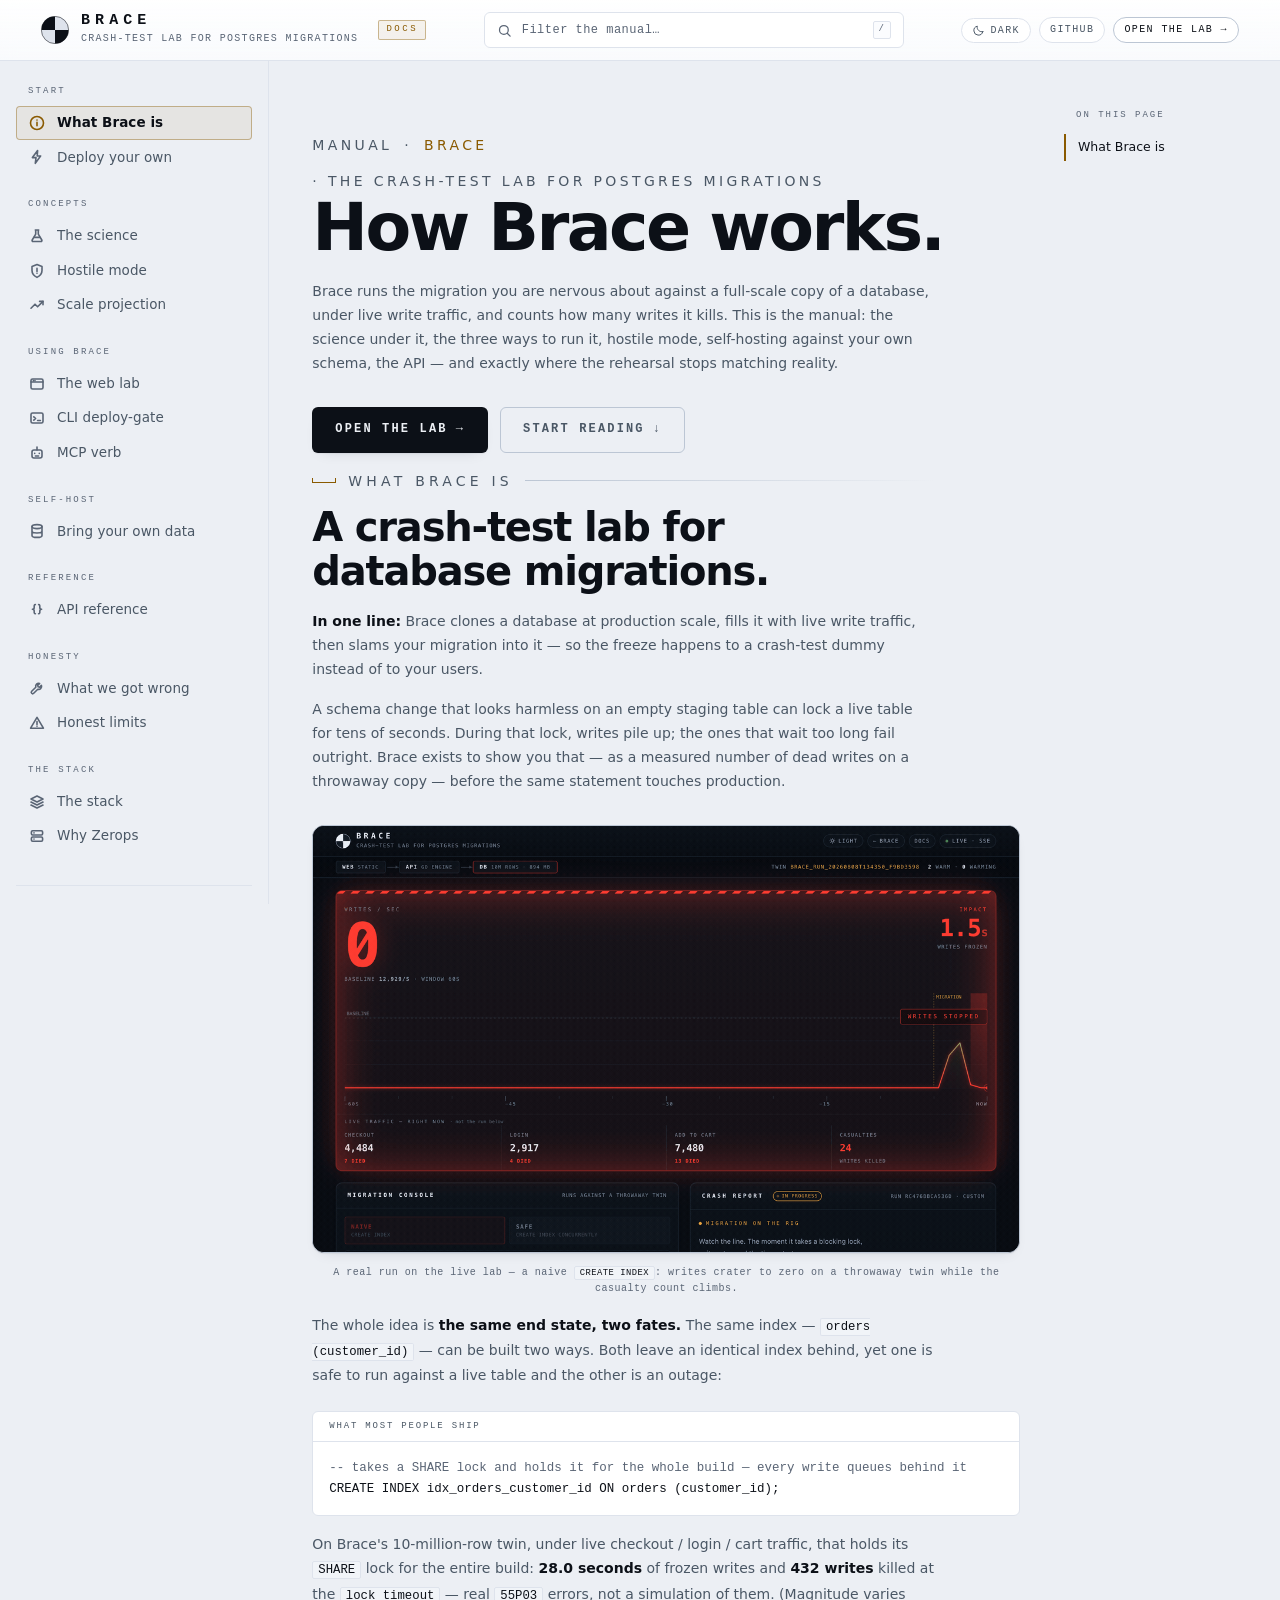
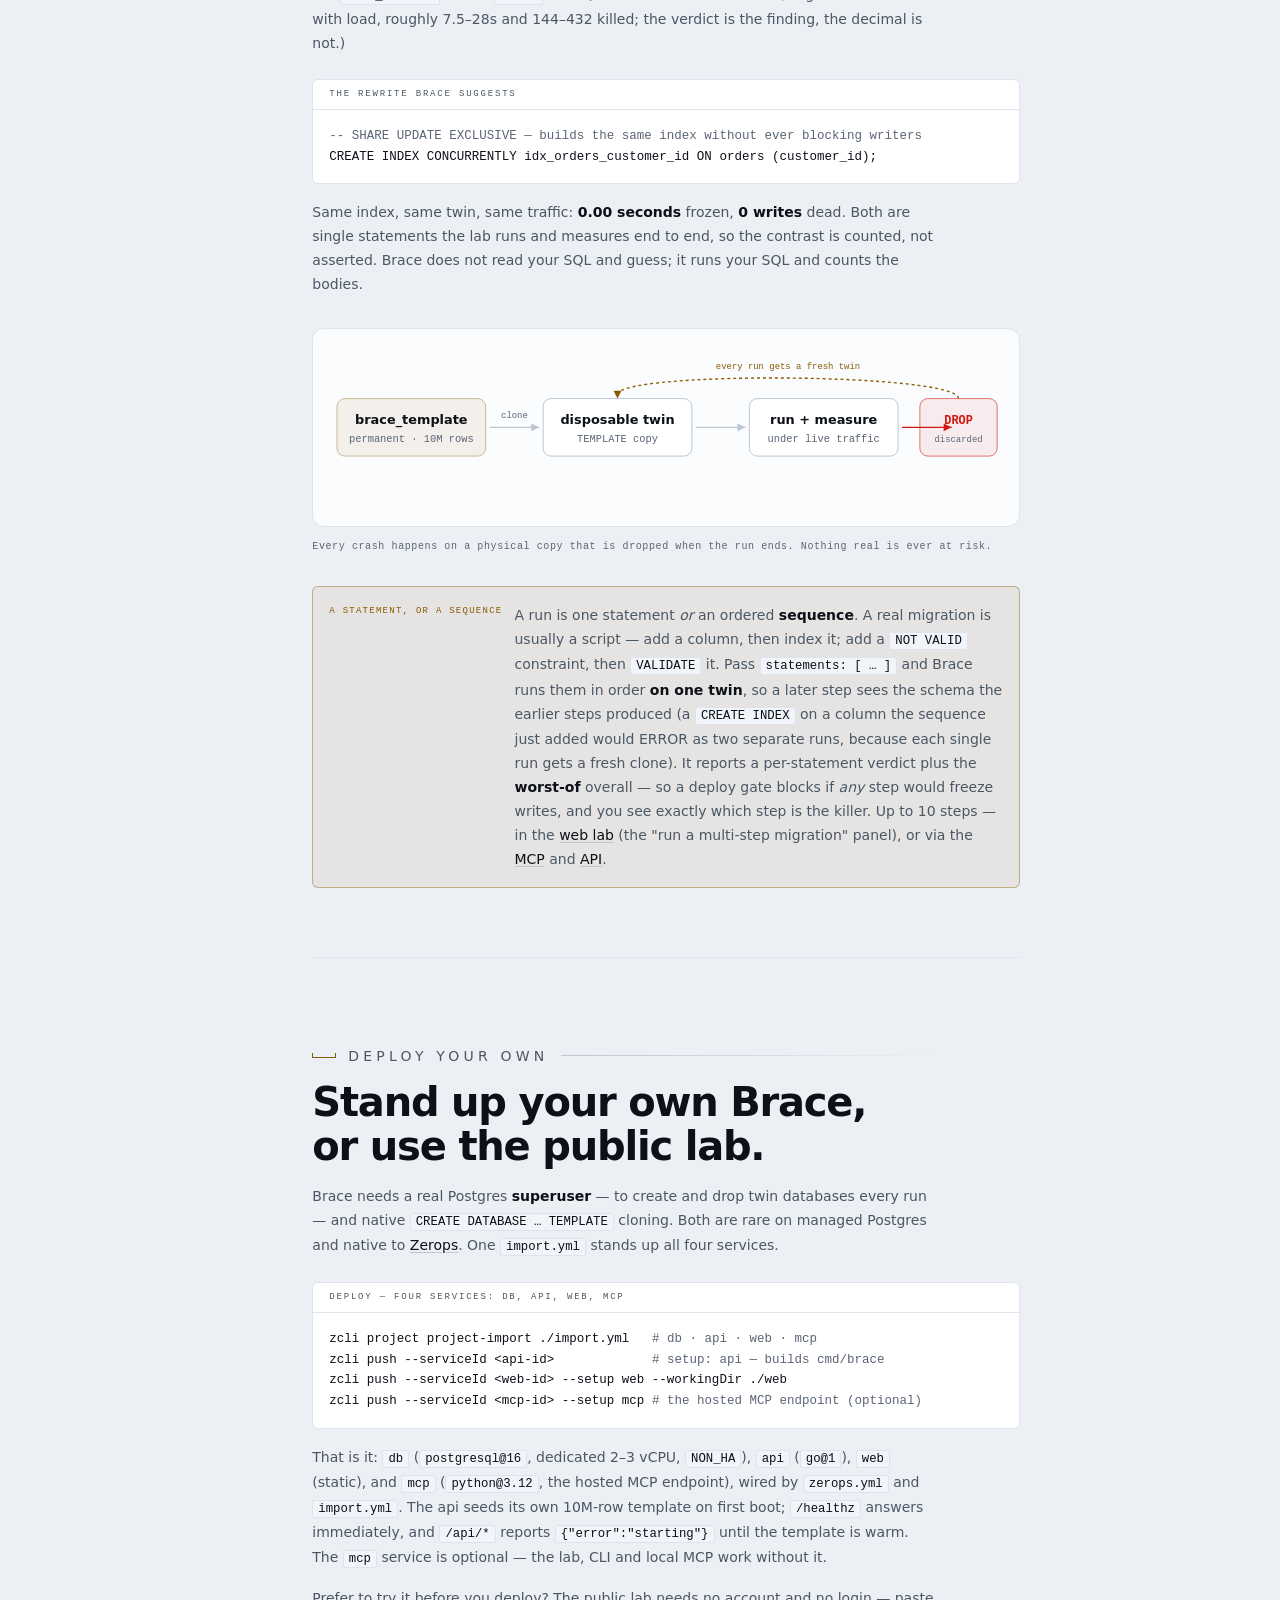
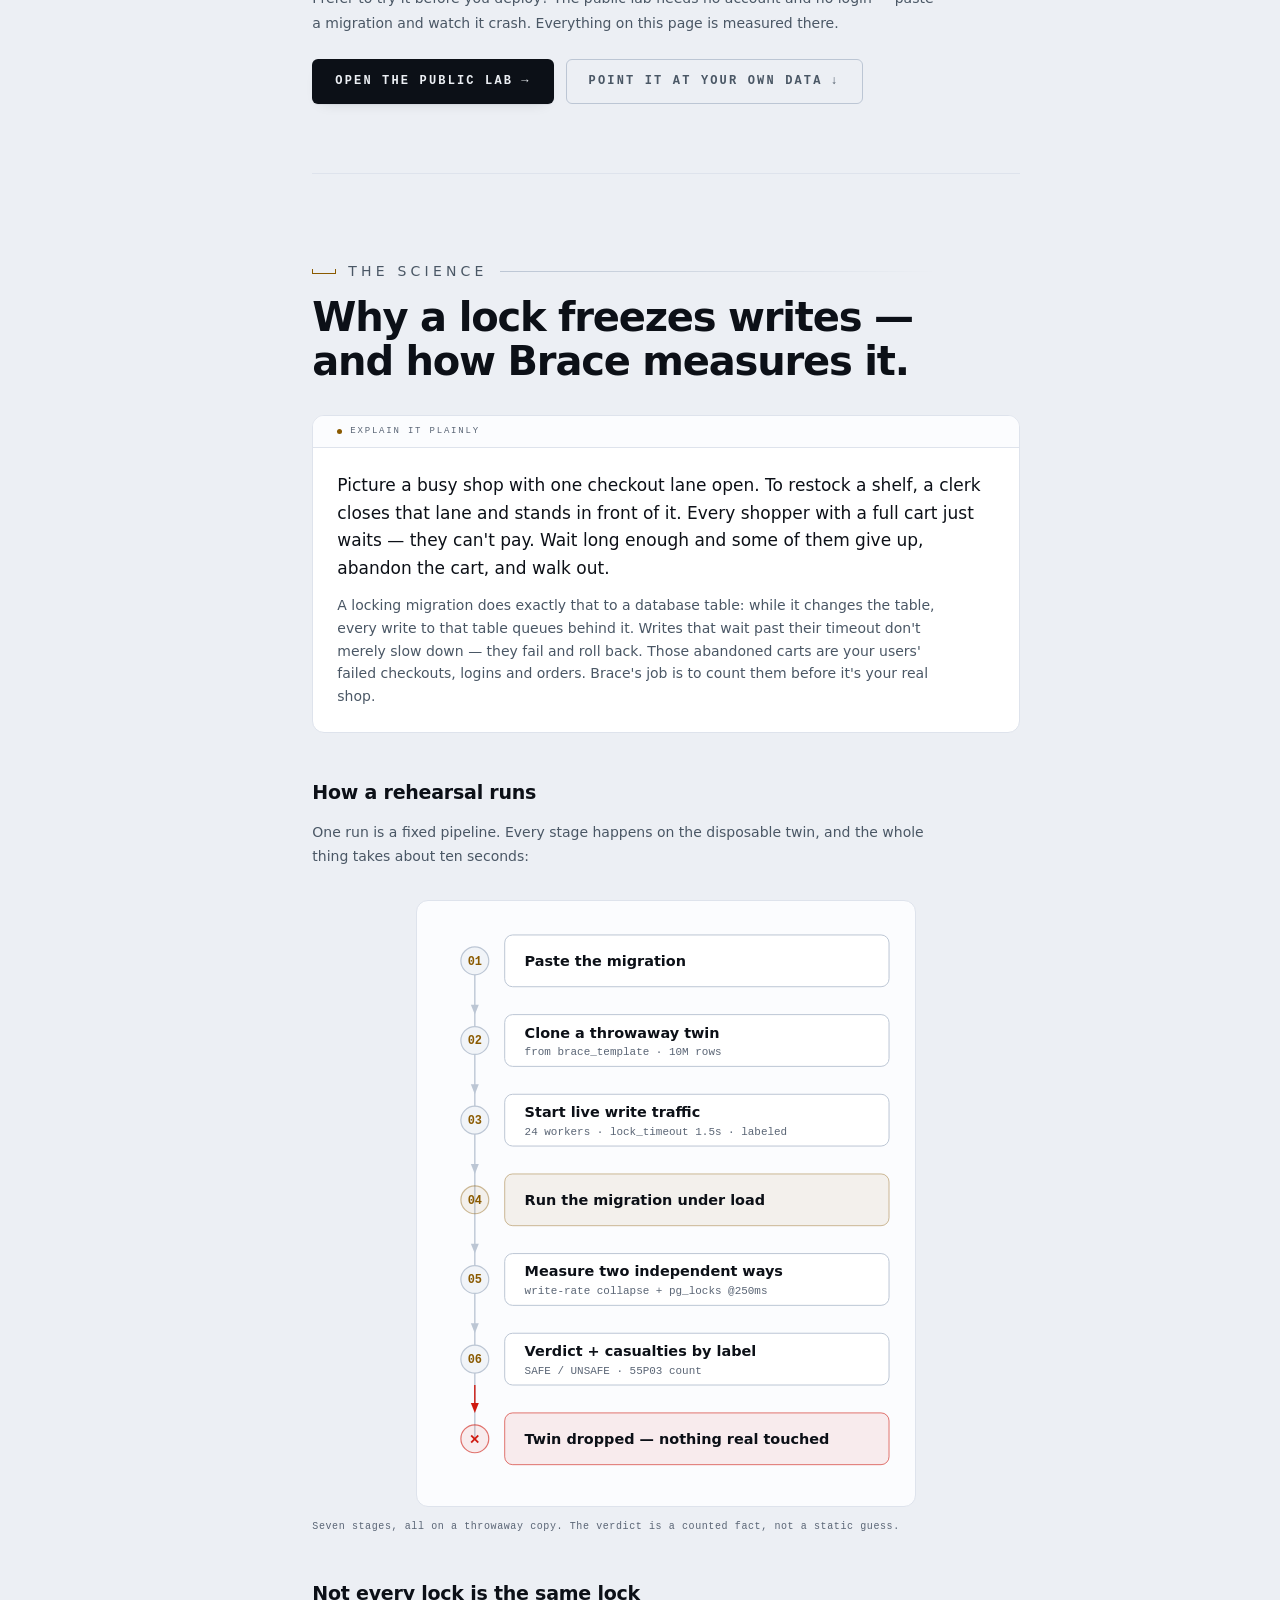
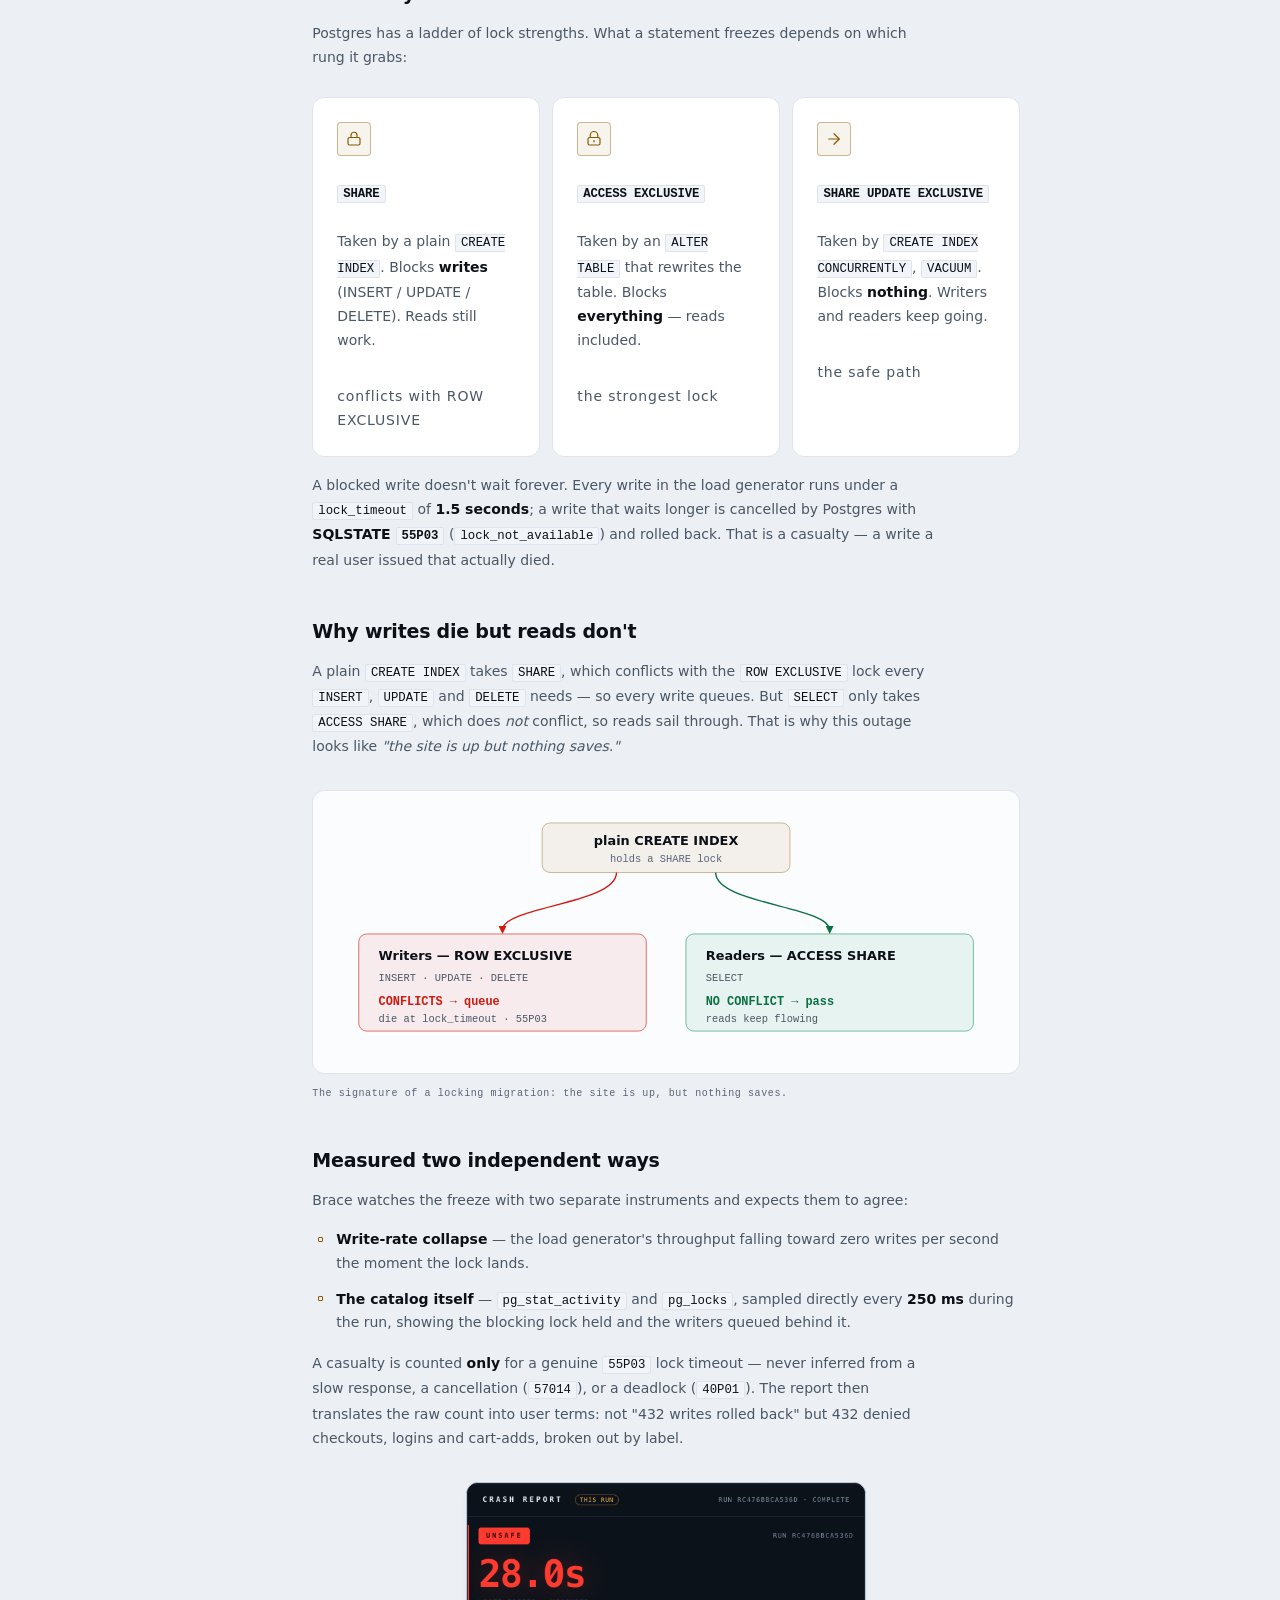
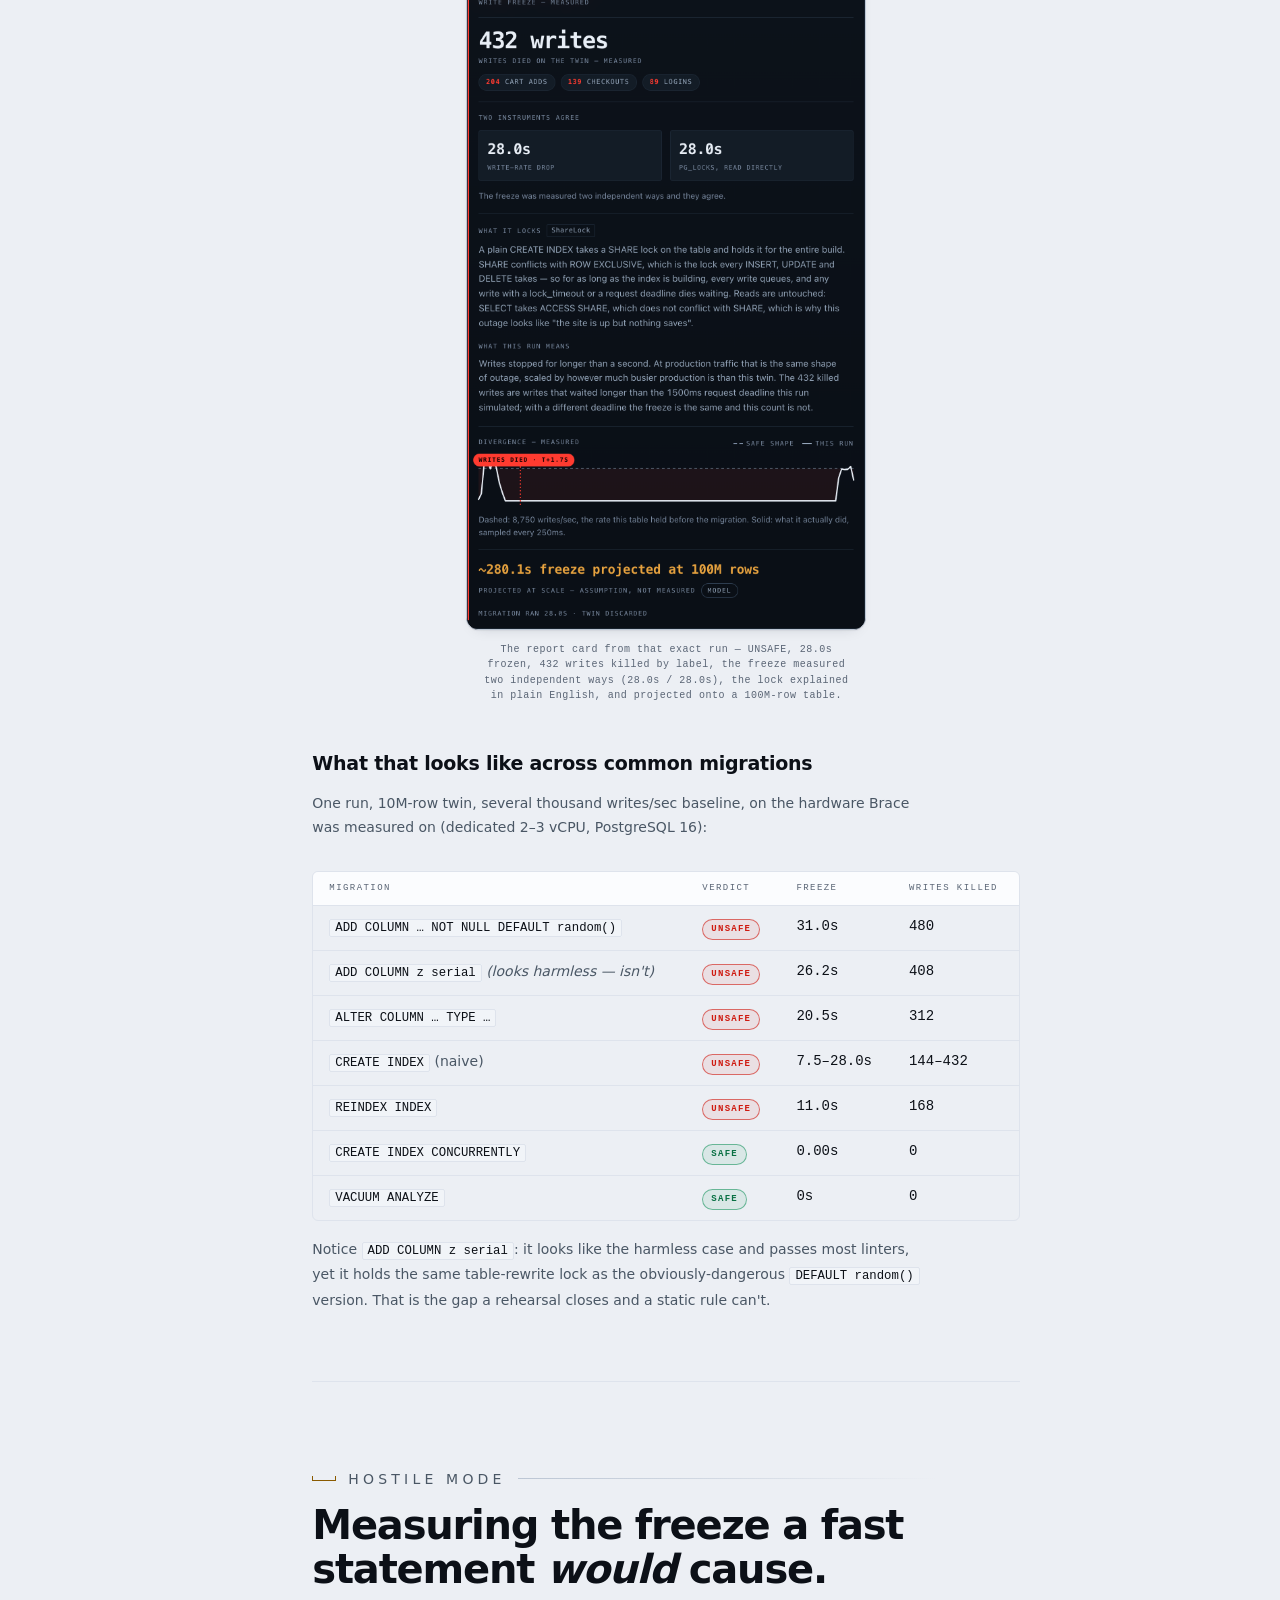
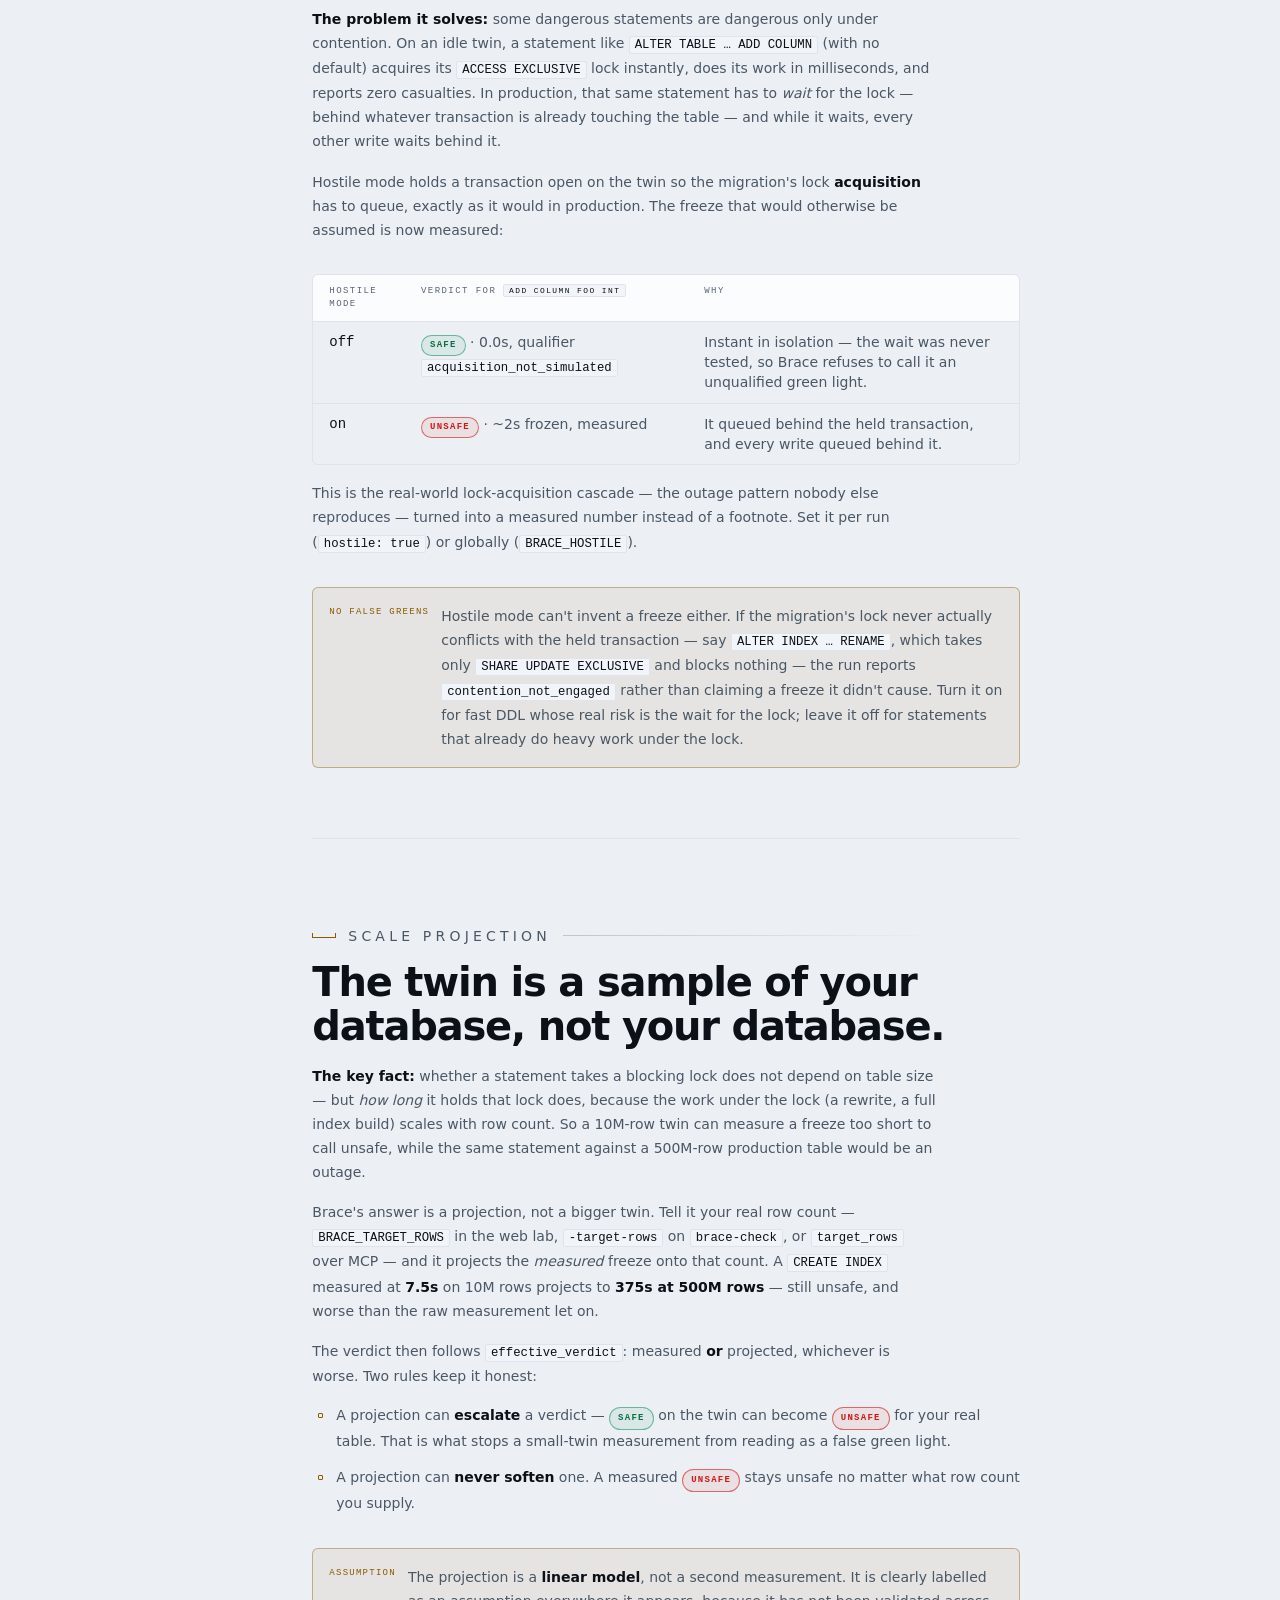
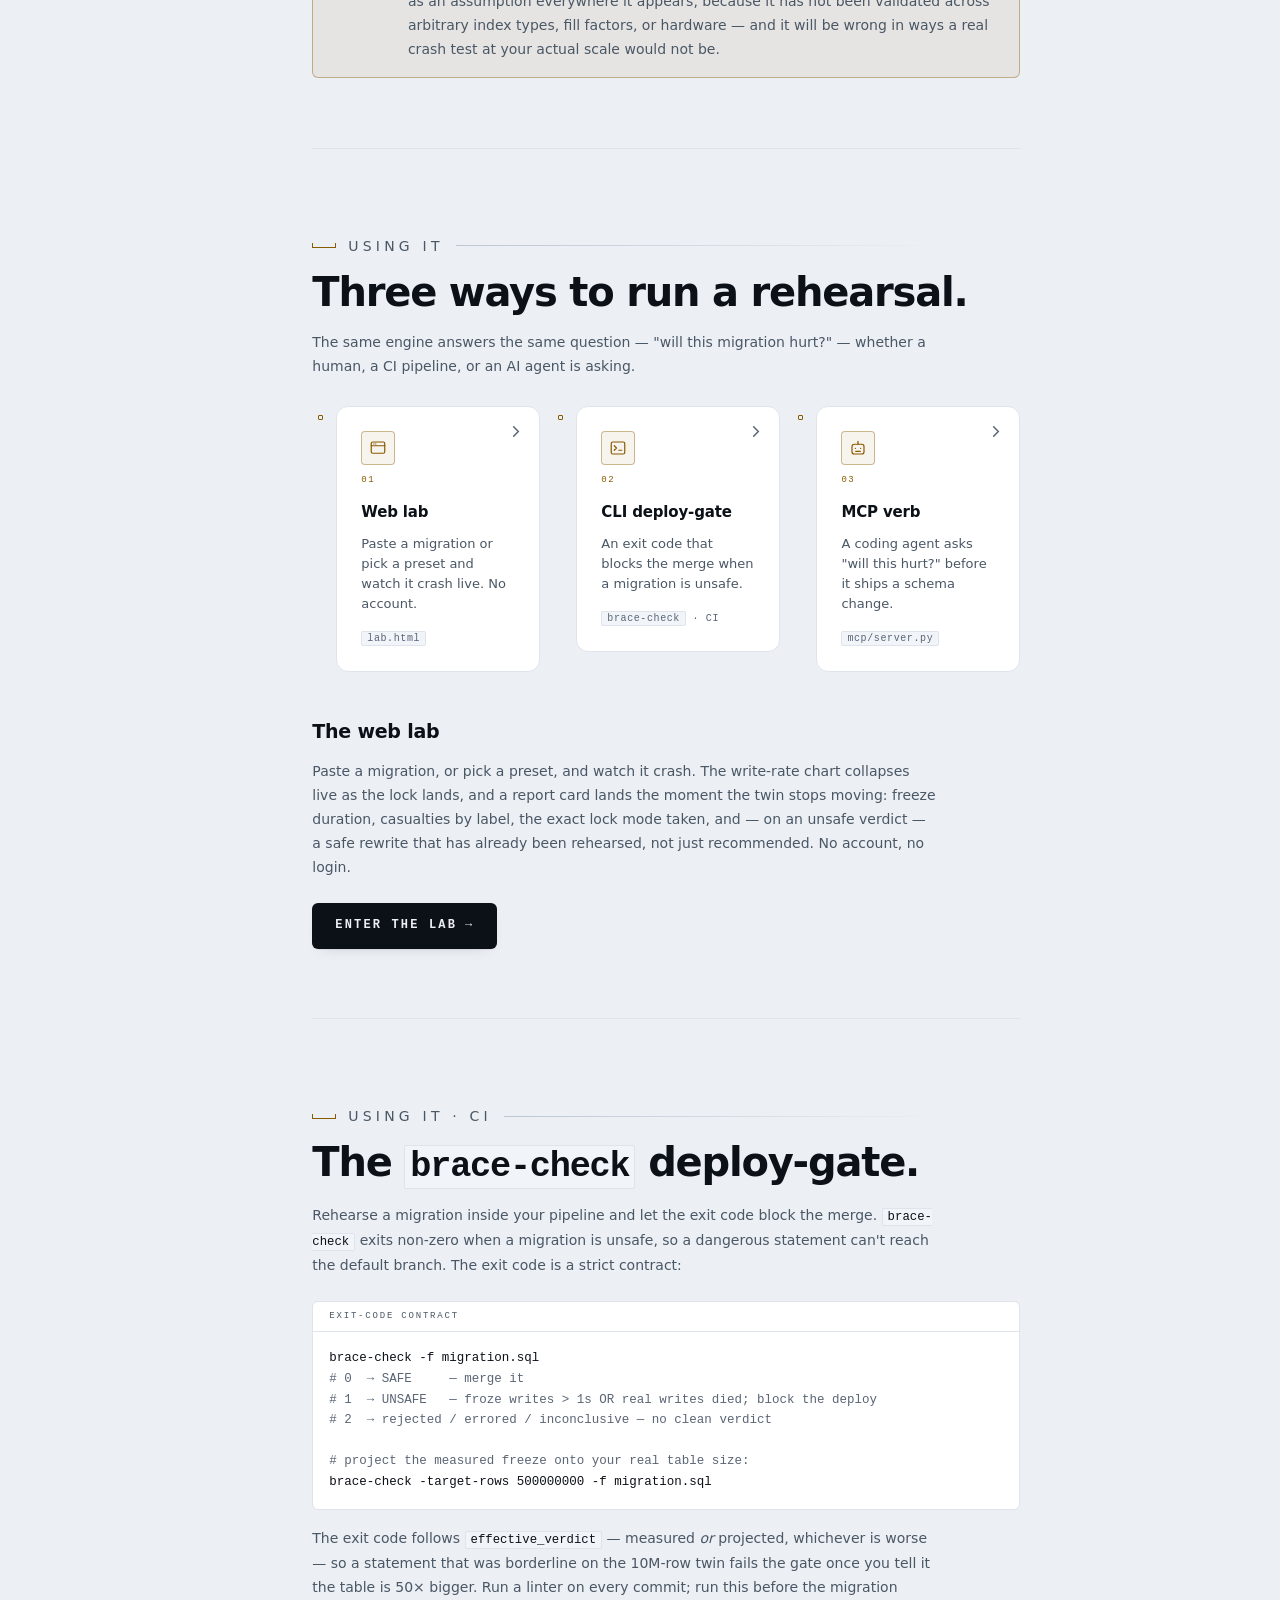
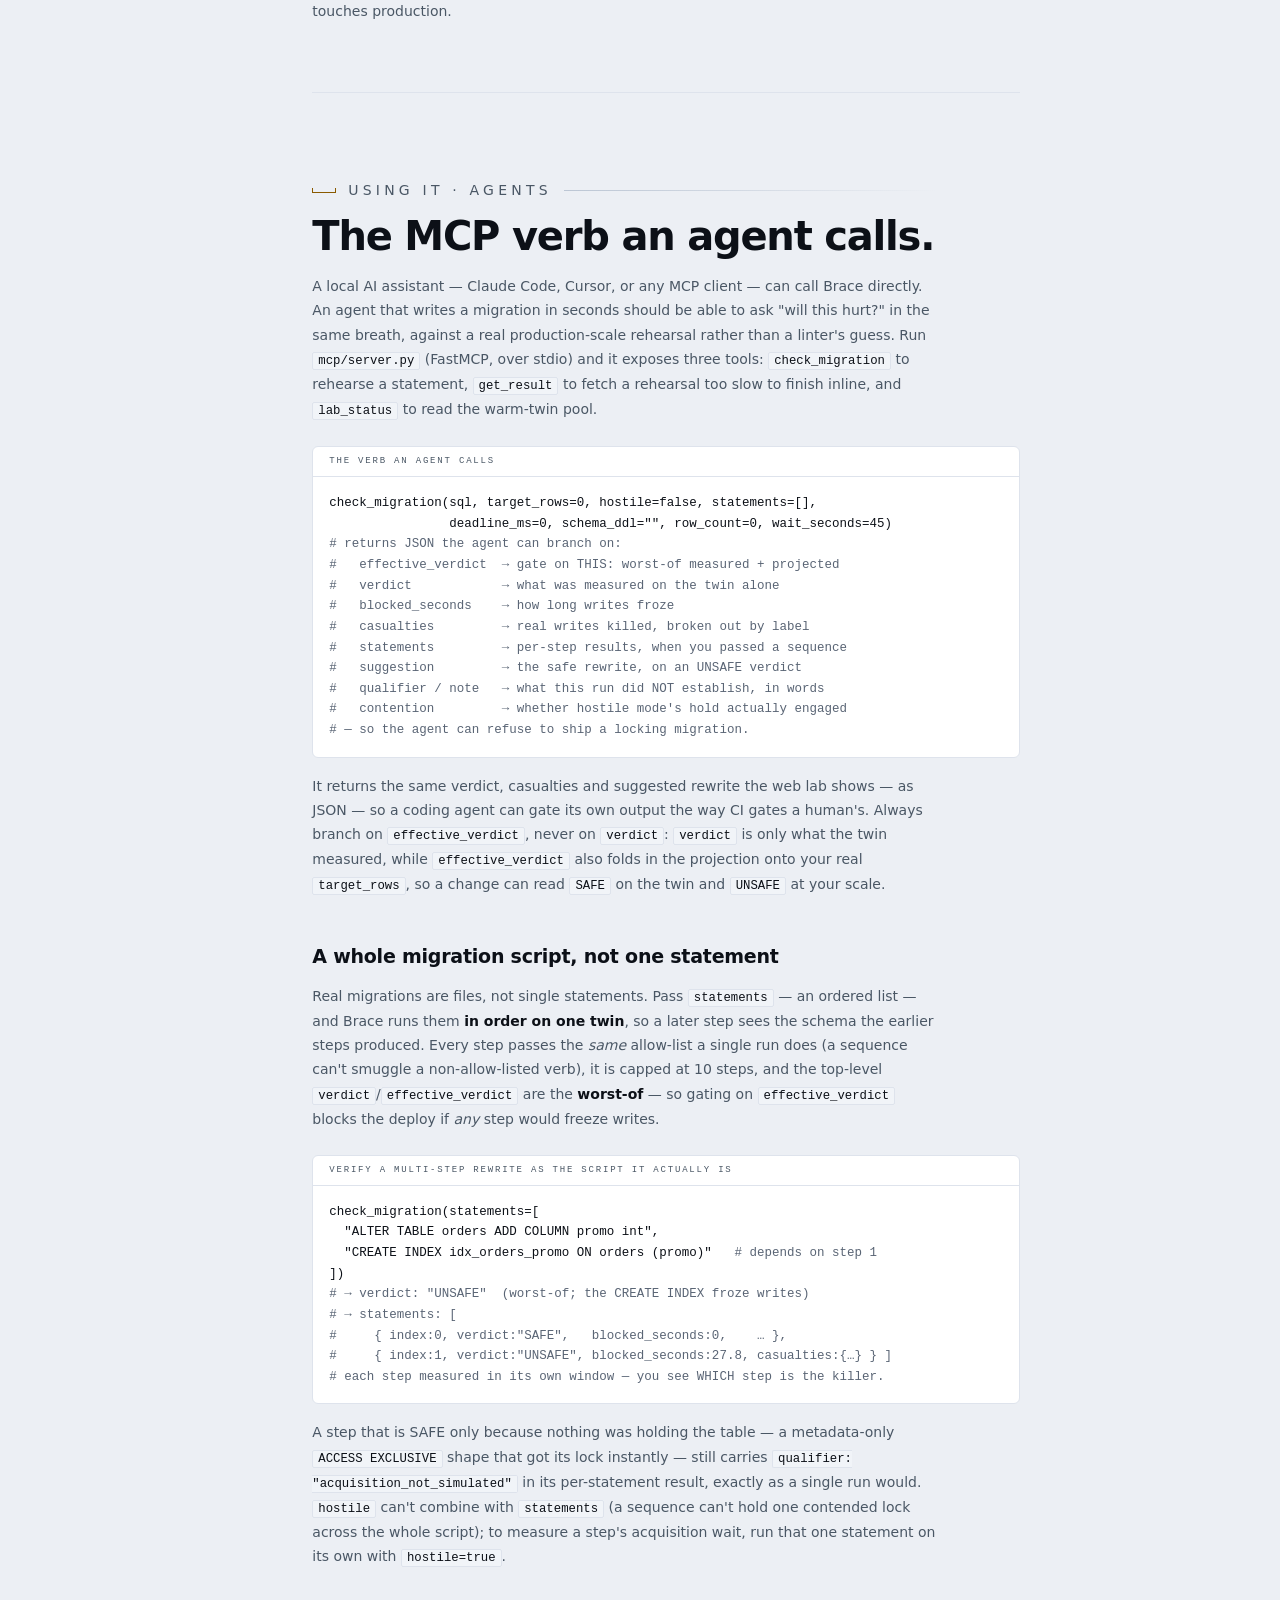
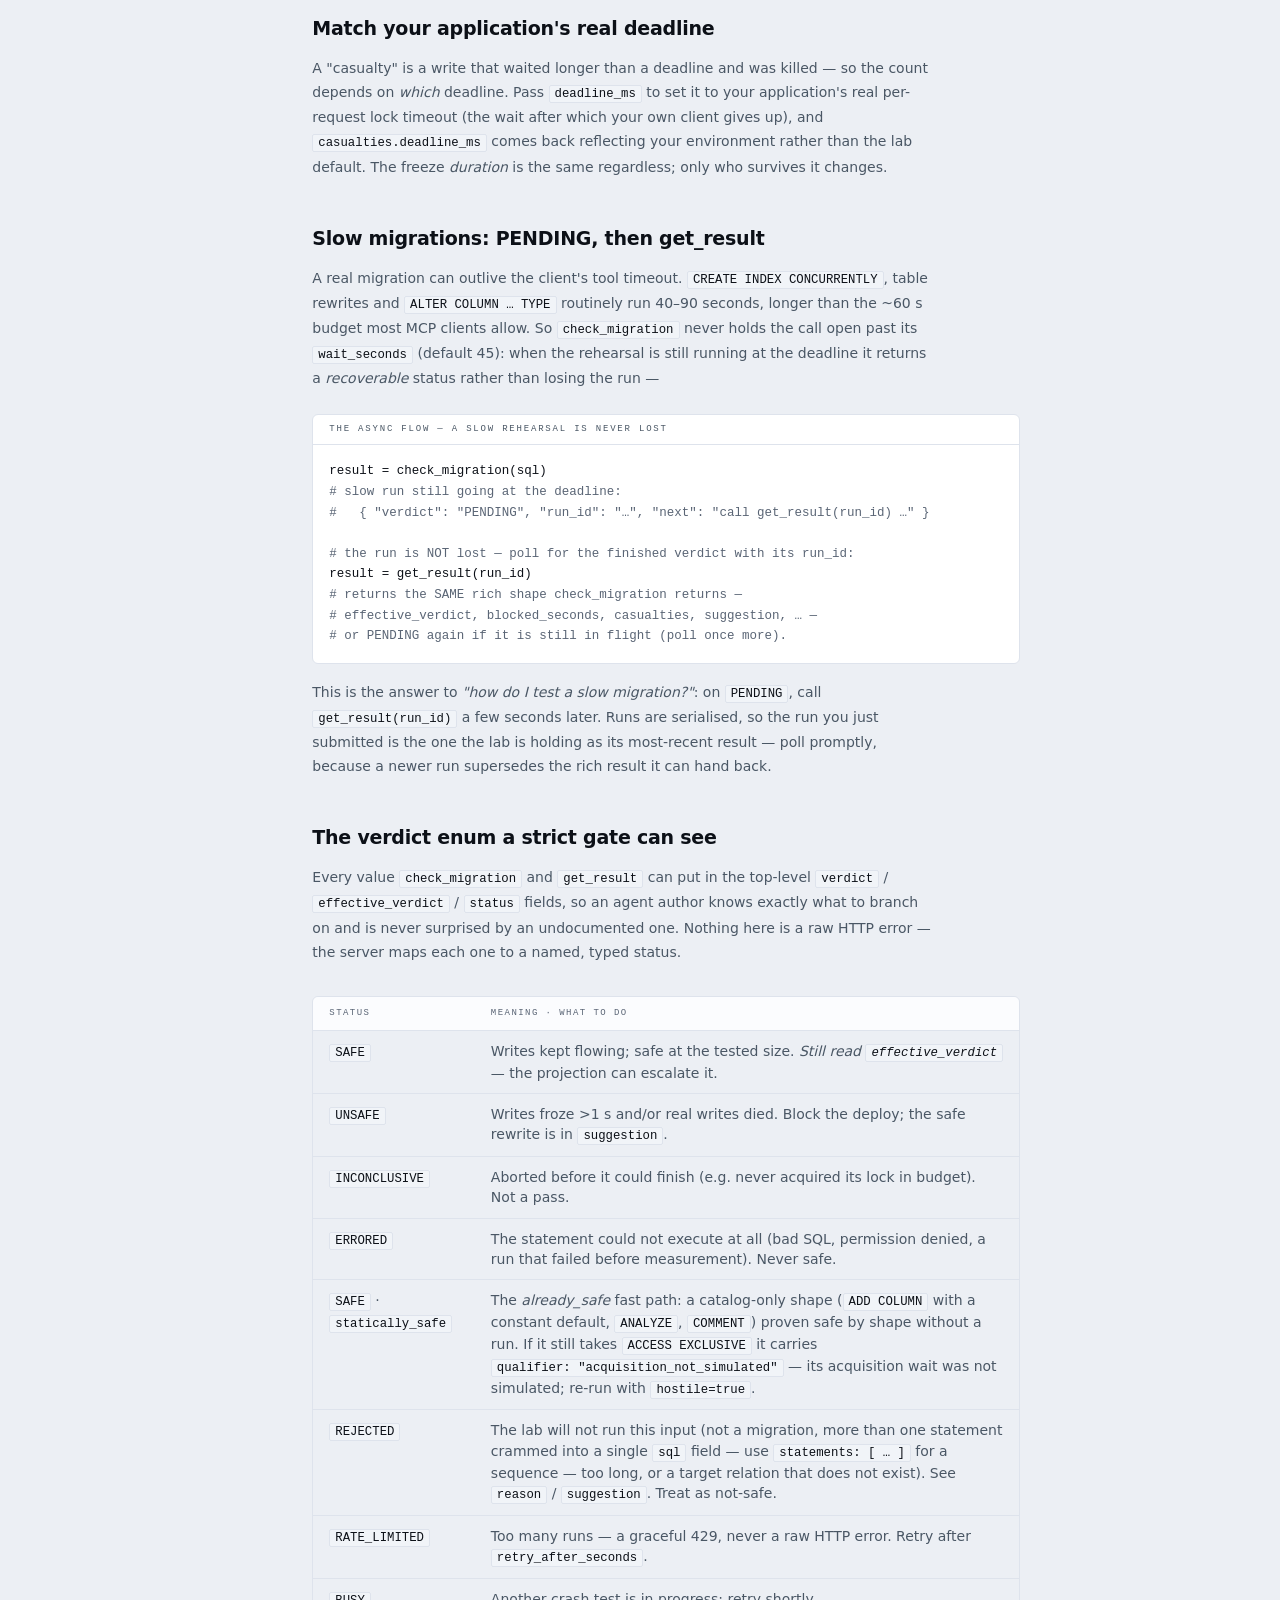
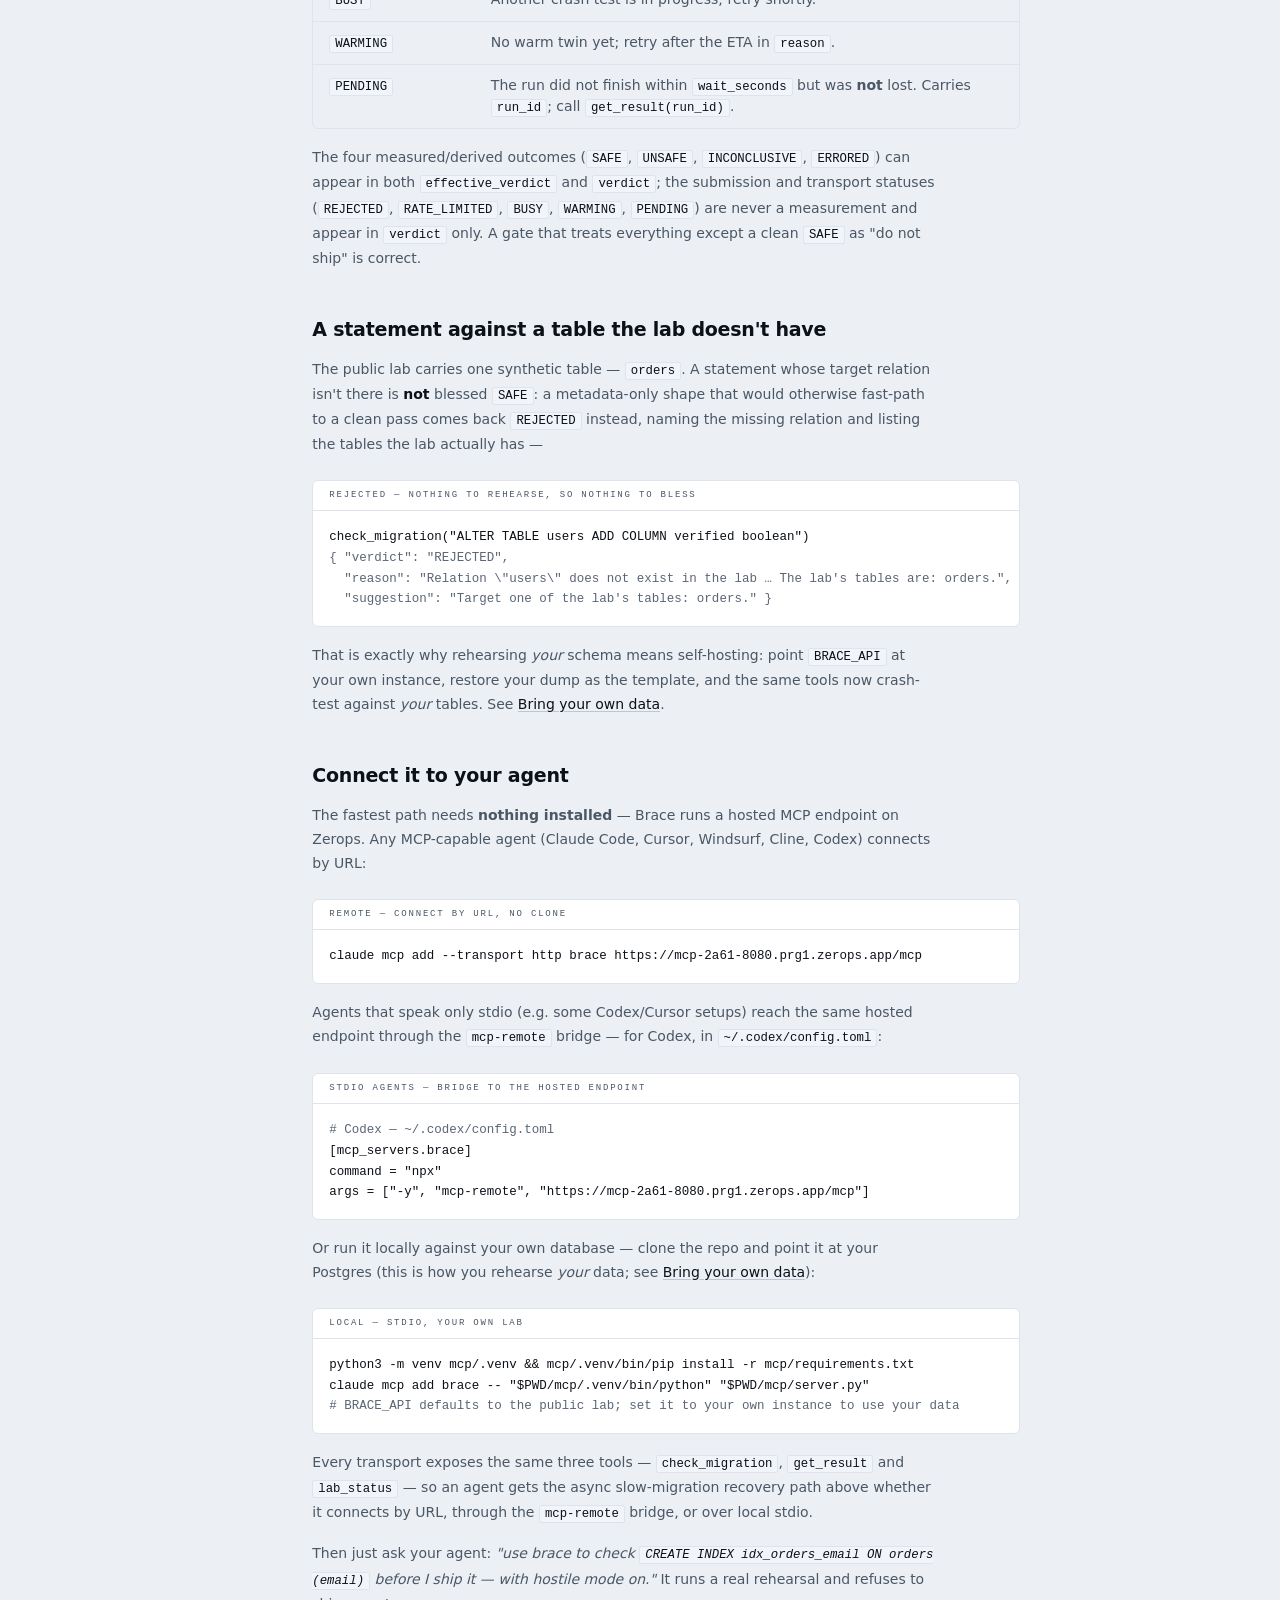
==== web/docs.html @ 6299b819 "docs: add 'The stack — and why' + 'What we got wrong — and fixed' sections Lethe-style depth the doc" ====
<!DOCTYPE html>
<html lang="en">
<head>
<meta charset="utf-8">
<meta name="viewport" content="width=device-width, initial-scale=1, viewport-fit=cover">
<title>Docs — Brace</title>
<meta name="description" content="The manual for Brace, the crash-test lab for Postgres migrations: the science of a locking migration, the three ways to run it, hostile mode, scale projection, bring-your-own-data self-hosting, the HTTP API, and the honest limits.">
<meta name="color-scheme" content="dark light">
<meta property="og:type" content="website">
<meta property="og:site_name" content="Brace">
<meta property="og:title" content="Docs — Brace">
<meta property="og:description" content="How Brace measures the freeze a migration causes — the science, the three modes, hostile mode, scale projection, self-hosting on your own schema, the API, and the honest limits.">
<meta name="twitter:card" content="summary">
<meta name="twitter:title" content="Docs — Brace">
<meta name="twitter:description" content="How Brace measures the freeze a migration causes — and how to run it from the web, from CI, or from an AI agent.">
<link rel="icon" href="brace-mark.svg" type="image/svg+xml">
<link rel="alternate icon" href="data:image/svg+xml,%3Csvg xmlns='http://www.w3.org/2000/svg' viewBox='0 0 240 240'%3E%3Crect width='240' height='240' rx='48' fill='%230d131b'/%3E%3Cpath d='M46 46h74v74H46z' fill='%23e8eef6'/%3E%3Cpath d='M120 120h74v74h-74z' fill='%23e8eef6'/%3E%3Ccircle cx='120' cy='120' r='74' fill='none' stroke='%23e8eef6' stroke-width='6'/%3E%3C/svg%3E">
<script>(function(){var t;try{t=localStorage.getItem('brace:theme');}catch(e){}
if(t!=='light'&&t!=='dark'){t=window.matchMedia&&window.matchMedia('(prefers-color-scheme: light)').matches?'light':'dark';}
document.documentElement.setAttribute('data-theme',t);
document.documentElement.className+=' js';})();</script>
<link rel="stylesheet" href="style.css">
<link rel="stylesheet" href="docs.css">
</head>
<body class="docs">

<a class="skip" href="#what">Skip to the manual</a>

<!-- ══ TOP BAR ════════════════════════════════════════════════ -->
<header class="rail">
  <div class="rail__lead">
    <button type="button" class="navtoggle" id="navToggle" aria-label="Open navigation" aria-expanded="false" aria-controls="dxside">
      <svg class="burger" viewBox="0 0 24 24" fill="none" stroke="currentColor" stroke-width="2" stroke-linecap="round" aria-hidden="true"><path d="M4 7h16M4 12h16M4 17h16"/></svg>
      <svg class="x" viewBox="0 0 24 24" fill="none" stroke="currentColor" stroke-width="2" stroke-linecap="round" aria-hidden="true"><path d="M6 6l12 12M18 6L6 18"/></svg>
    </button>
    <a class="rail__brand" href="index.html" style="text-decoration:none;color:inherit;">
      <svg class="mark mark--live" viewBox="44 44 152 152" aria-hidden="true">
        <defs><clipPath id="mk"><circle cx="120" cy="120" r="74"/></clipPath></defs>
        <g clip-path="url(#mk)">
          <rect x="46" y="46" width="74" height="74" class="mark__on"/>
          <rect x="120" y="46" width="74" height="74" class="mark__off"/>
          <rect x="46" y="120" width="74" height="74" class="mark__off"/>
          <rect x="120" y="120" width="74" height="74" class="mark__on"/>
          <path class="m-pulse" d="M 46 120 H 104 l 6 -16 l 8 32 l 6 -16 H 194"
                fill="none" stroke-width="6" stroke-linecap="round" stroke-linejoin="round"/>
        </g>
        <circle cx="120" cy="120" r="74" fill="none" class="mark__ring" stroke-width="3"/>
      </svg>
      <div class="rail__names">
        <b>BRACE</b>
        <span>crash-test lab for postgres migrations</span>
      </div>
    </a>
    <span class="rail__docmark">docs</span>
  </div>

  <div class="rail__search" role="search">
    <svg viewBox="0 0 24 24" fill="none" stroke="currentColor" stroke-width="2" stroke-linecap="round" aria-hidden="true"><circle cx="11" cy="11" r="7"/><path d="m21 21-4.3-4.3"/></svg>
    <input type="text" id="docSearch" placeholder="Filter the manual…" aria-label="Filter documentation sections" autocomplete="off" spellcheck="false">
    <kbd>/</kbd>
  </div>

  <div class="rail__meta">
    <button type="button" class="chip chip--theme" id="themeToggle" aria-pressed="false" aria-label="Switch to light theme">
      <svg class="ico" viewBox="0 0 24 24" aria-hidden="true" fill="none" stroke="currentColor" stroke-width="1.8" stroke-linecap="round">
        <circle class="ico__sun" cx="12" cy="12" r="4.2"/>
        <g class="ico__rays"><path d="M12 2.6v2.2M12 19.2v2.2M2.6 12h2.2M19.2 12h2.2M5.4 5.4l1.6 1.6M17 17l1.6 1.6M18.6 5.4L17 7M7 17l-1.6 1.6"/></g>
        <path class="ico__moon" d="M20 14.2A8.4 8.4 0 0 1 9.8 4 8.4 8.4 0 1 0 20 14.2Z"/>
      </svg>
      <span class="chip__t">light</span>
    </button>
    <a class="chip chip--ghlink" href="https://github.com/vinayaksonthalia/brace" target="_blank" rel="noopener noreferrer">github</a>
    <a class="chip chip--go" href="lab.html">open the lab →</a>
  </div>
</header>

<div class="nav-backdrop" id="navBackdrop" hidden></div>

<div class="dxlayout">

  <!-- ══ SIDEBAR ══════════════════════════════════════════════ -->
  <aside class="dxside" id="dxside" aria-label="Documentation navigation">
    <div class="dxside__inner">
      <div class="side-search" role="search">
        <svg viewBox="0 0 24 24" fill="none" stroke="currentColor" stroke-width="2" stroke-linecap="round" aria-hidden="true"><circle cx="11" cy="11" r="7"/><path d="m21 21-4.3-4.3"/></svg>
        <input type="text" id="docSearchM" placeholder="Filter the manual…" aria-label="Filter documentation sections" autocomplete="off" spellcheck="false">
      </div>

      <nav class="dxnav" id="dxnav" aria-label="Sections">
        <div class="navgroup">
          <p class="navgroup__label">Start</p>
          <ul>
            <li><a class="navlink" href="#what" data-nav><span class="navlink__ico"><svg viewBox="0 0 16 16" fill="none" stroke="currentColor" stroke-linecap="round" stroke-linejoin="round"><circle cx="8" cy="8" r="6.5"/><path d="M8 7.4v3.4M8 5.1h.01"/></svg></span><span>What Brace is</span></a></li>
            <li><a class="navlink" href="#quickstart" data-nav><span class="navlink__ico"><svg viewBox="0 0 16 16" fill="none" stroke="currentColor" stroke-linecap="round" stroke-linejoin="round"><path d="M8.6 1.6 3.4 8.6H7l-.7 5.8 5.3-7.4H8.2z"/></svg></span><span>Deploy your own</span></a></li>
          </ul>
        </div>
        <div class="navgroup">
          <p class="navgroup__label">Concepts</p>
          <ul>
            <li><a class="navlink" href="#science" data-nav><span class="navlink__ico"><svg viewBox="0 0 16 16" fill="none" stroke="currentColor" stroke-linecap="round" stroke-linejoin="round"><path d="M6.3 2h3.4M6.7 2v4.2L3.2 12a1 1 0 0 0 .9 1.5h7.8a1 1 0 0 0 .9-1.5L9.3 6.2V2"/><path d="M5.2 9.4h5.6"/></svg></span><span>The science</span></a></li>
            <li><a class="navlink" href="#hostile" data-nav><span class="navlink__ico"><svg viewBox="0 0 16 16" fill="none" stroke="currentColor" stroke-linecap="round" stroke-linejoin="round"><path d="M8 1.6 3 3.5v4.1c0 3.2 2.1 5.4 5 6.8 2.9-1.4 5-3.6 5-6.8V3.5z"/><path d="M8 5.4v3M8 10.3v.01"/></svg></span><span>Hostile mode</span></a></li>
            <li><a class="navlink" href="#scale" data-nav><span class="navlink__ico"><svg viewBox="0 0 16 16" fill="none" stroke="currentColor" stroke-linecap="round" stroke-linejoin="round"><path d="M2 11.2 6 7.2l2.6 2.6L14 4.4"/><path d="M14 4.4h-3.4M14 4.4v3.4"/></svg></span><span>Scale projection</span></a></li>
          </ul>
        </div>
        <div class="navgroup">
          <p class="navgroup__label">Using Brace</p>
          <ul>
            <li><a class="navlink" href="#usage" data-nav><span class="navlink__ico"><svg viewBox="0 0 16 16" fill="none" stroke="currentColor" stroke-linecap="round" stroke-linejoin="round"><rect x="2" y="3" width="12" height="10" rx="1.6"/><path d="M2 6h12M4.4 4.5h.01M6 4.5h.01"/></svg></span><span>The web lab</span></a></li>
            <li><a class="navlink" href="#cli" data-nav><span class="navlink__ico"><svg viewBox="0 0 16 16" fill="none" stroke="currentColor" stroke-linecap="round" stroke-linejoin="round"><rect x="2" y="3" width="12" height="10" rx="1.6"/><path d="M4.8 6.8 6.6 8.5 4.8 10.2M8.6 10.5h2.8"/></svg></span><span>CLI deploy-gate</span></a></li>
            <li><a class="navlink" href="#mcp" data-nav><span class="navlink__ico"><svg viewBox="0 0 16 16" fill="none" stroke="currentColor" stroke-linecap="round" stroke-linejoin="round"><rect x="3" y="5" width="10" height="8" rx="2"/><path d="M8 2v3M5.7 8.4h.01M10.3 8.4h.01M6.4 11h3.2"/></svg></span><span>MCP verb</span></a></li>
          </ul>
        </div>
        <div class="navgroup">
          <p class="navgroup__label">Self-host</p>
          <ul>
            <li><a class="navlink" href="#byod" data-nav><span class="navlink__ico"><svg viewBox="0 0 16 16" fill="none" stroke="currentColor" stroke-linecap="round" stroke-linejoin="round"><ellipse cx="8" cy="3.6" rx="5" ry="2"/><path d="M3 3.6v8.8c0 1.1 2.2 2 5 2s5-.9 5-2V3.6M3 8c0 1.1 2.2 2 5 2s5-.9 5-2"/></svg></span><span>Bring your own data</span></a></li>
          </ul>
        </div>
        <div class="navgroup">
          <p class="navgroup__label">Reference</p>
          <ul>
            <li><a class="navlink" href="#api" data-nav><span class="navlink__ico"><svg viewBox="0 0 16 16" fill="none" stroke="currentColor" stroke-linecap="round" stroke-linejoin="round"><path d="M6.4 2.6C5 2.6 5.2 4 5.2 5.4 5.2 6.8 4.3 7.2 3.4 7.2c.9 0 1.8.4 1.8 1.8 0 1.4-.2 2.8 1.2 2.8M9.6 2.6c1.4 0 1.2 1.4 1.2 2.8 0 1.4.9 1.8 1.8 1.8-.9 0-1.8.4-1.8 1.8 0 1.4.2 2.8-1.2 2.8"/></svg></span><span>API reference</span></a></li>
          </ul>
        </div>
        <div class="navgroup">
          <p class="navgroup__label">Honesty</p>
          <ul>
            <li><a class="navlink" href="#fixed" data-nav><span class="navlink__ico"><svg viewBox="0 0 16 16" fill="none" stroke="currentColor" stroke-linecap="round" stroke-linejoin="round"><path d="M10.6 2.6a2.9 2.9 0 0 0-3.8 3.6L2.7 10.3a1.4 1.4 0 0 0 2 2l4.1-4.1a2.9 2.9 0 0 0 3.6-3.8l-1.7 1.7-1.6-.4-.4-1.6z"/></svg></span><span>What we got wrong</span></a></li>
            <li><a class="navlink" href="#limits" data-nav><span class="navlink__ico"><svg viewBox="0 0 16 16" fill="none" stroke="currentColor" stroke-linecap="round" stroke-linejoin="round"><path d="M8 2.4 1.6 13.2h12.8z"/><path d="M8 6.5v3.1M8 11.3v.01"/></svg></span><span>Honest limits</span></a></li>
          </ul>
        </div>
        <div class="navgroup">
          <p class="navgroup__label">The stack</p>
          <ul>
            <li><a class="navlink" href="#stack" data-nav><span class="navlink__ico"><svg viewBox="0 0 16 16" fill="none" stroke="currentColor" stroke-linecap="round" stroke-linejoin="round"><path d="M8 2 2 5l6 3 6-3z"/><path d="M2 8l6 3 6-3M2 11l6 3 6-3"/></svg></span><span>The stack</span></a></li>
            <li><a class="navlink" href="#zerops" data-nav><span class="navlink__ico"><svg viewBox="0 0 16 16" fill="none" stroke="currentColor" stroke-linecap="round" stroke-linejoin="round"><rect x="2.4" y="2.8" width="11.2" height="4.2" rx="1.2"/><rect x="2.4" y="9" width="11.2" height="4.2" rx="1.2"/><path d="M5 4.9h.01M5 11.1h.01"/></svg></span><span>Why Zerops</span></a></li>
          </ul>
        </div>
        <p class="nav-empty">No section matches that.</p>
      </nav>

      <div class="navmeta">
        <a href="lab.html"><svg viewBox="0 0 16 16" fill="none" stroke="currentColor" stroke-width="1.6" stroke-linecap="round"><path d="M6 12 10 8 6 4"/></svg>Open the web lab</a>
        <a href="index.html"><svg viewBox="0 0 16 16" fill="none" stroke="currentColor" stroke-width="1.6" stroke-linecap="round"><path d="M10 4 6 8l4 4"/></svg>Back to the overview</a>
        <a href="https://github.com/vinayaksonthalia/brace" target="_blank" rel="noopener noreferrer"><svg viewBox="0 0 16 16" fill="currentColor" aria-hidden="true"><path d="M8 .8a7.2 7.2 0 0 0-2.28 14q.54.1.54-.24v-.9c-2 .43-2.43-.85-2.43-.85-.33-.83-.8-1.05-.8-1.05-.66-.45.05-.44.05-.44.73.05 1.11.75 1.11.75.65 1.11 1.7.79 2.11.6.07-.47.25-.79.46-.97-1.6-.18-3.28-.8-3.28-3.56 0-.79.28-1.43.75-1.93-.08-.19-.33-.93.07-1.94 0 0 .6-.2 1.98.73a6.9 6.9 0 0 1 3.6 0c1.38-.93 1.98-.73 1.98-.73.4 1.01.15 1.75.07 1.94.47.5.75 1.14.75 1.93 0 2.77-1.69 3.38-3.29 3.56.26.22.49.66.49 1.33v1.97c0 .34.36.29.54.24A7.2 7.2 0 0 0 8 .8Z"/></svg>Source on GitHub</a>
      </div>
    </div>
  </aside>

  <!-- ══ CONTENT ══════════════════════════════════════════════ -->
  <main class="dxmain">
  <article class="doc">

    <!-- masthead -->
    <div class="dochero">
      <p class="dochero__plate"><i>Manual</i> · <b>Brace</b> · the crash-test lab for Postgres migrations</p>
      <h1>How Brace works.</h1>
      <p class="dochero__sub">Brace runs the migration you are nervous about against a full-scale copy of a database, under live write traffic, and counts how many writes it kills. This is the manual: the science under it, the three ways to run it, hostile mode, self-hosting against your own schema, the API — and exactly where the rehearsal stops matching reality.</p>
      <div class="dochero__cta">
        <a class="btn btn--primary" href="lab.html">Open the lab <span aria-hidden="true">→</span></a>
        <a class="btn btn--ghost" href="#what">Start reading <span aria-hidden="true">↓</span></a>
      </div>
    </div>

    <!-- ══ 01 · WHAT BRACE IS ═══════════════════════════════════ -->
    <section class="doc-sec reveal" id="what" data-title="What Brace is">
      <p class="eyebrow">What Brace is</p>
      <h2>A crash-test lab for database migrations.</h2>

      <p><strong class="lead-in">In one line:</strong> Brace clones a database at production scale, fills it with live write traffic, then slams your migration into it — so the freeze happens to a crash-test dummy instead of to your users.</p>

      <p>A schema change that looks harmless on an empty staging table can lock a live table for tens of seconds. During that lock, writes pile up; the ones that wait too long fail outright. Brace exists to show you that — as a measured number of dead writes on a throwaway copy — before the same statement touches production.</p>

      <figure class="shot shot--wide">
        <div class="shot__frame">
          <img src="img/crash.gif" width="1200" height="724" loading="lazy" decoding="async"
               alt="The Brace lab during a naive CREATE INDEX: the live write-rate chart craters from several thousand writes per second to zero the instant the lock lands, while the casualty counter climbs.">
        </div>
        <figcaption>A real run on the live lab — a naive <code>CREATE INDEX</code>: writes crater to zero on a throwaway twin while the casualty count climbs.</figcaption>
      </figure>

      <p>The whole idea is <strong>the same end state, two fates.</strong> The same index — <code>orders (customer_id)</code> — can be built two ways. Both leave an identical index behind, yet one is safe to run against a live table and the other is an outage:</p>

      <div class="doc-code">
        <div class="doc-code__cap"><b>what most people ship</b></div>
<pre><span class="c">-- takes a SHARE lock and holds it for the whole build — every write queues behind it</span>
CREATE INDEX idx_orders_customer_id ON orders (customer_id);</pre>
      </div>

      <p>On Brace's 10-million-row twin, under live checkout / login / cart traffic, that holds its <code>SHARE</code> lock for the entire build: <strong>28.0 seconds</strong> of frozen writes and <strong>432 writes</strong> killed at the <code>lock_timeout</code> — real <code>55P03</code> errors, not a simulation of them. (Magnitude varies with load, roughly 7.5–28s and 144–432 killed; the verdict is the finding, the decimal is not.)</p>

      <div class="doc-code">
        <div class="doc-code__cap"><b>the rewrite Brace suggests</b></div>
<pre><span class="c">-- SHARE UPDATE EXCLUSIVE — builds the same index without ever blocking writers</span>
CREATE INDEX CONCURRENTLY idx_orders_customer_id ON orders (customer_id);</pre>
      </div>

      <p>Same index, same twin, same traffic: <strong>0.00 seconds</strong> frozen, <strong>0 writes</strong> dead. Both are single statements the lab runs and measures end to end, so the contrast is counted, not asserted. Brace does not read your SQL and guess; it runs your SQL and counts the bodies.</p>

      <!-- diagram: the twin lifecycle -->
      <figure class="diagram" aria-labelledby="dg-life-t">
        <div class="dg-frame">
        <svg viewBox="0 0 680 150" role="img" aria-labelledby="dg-life-t dg-life-d">
          <title id="dg-life-t">The disposable-twin lifecycle</title>
          <desc id="dg-life-d">A permanent template is cloned into a throwaway twin; the migration runs and is measured on the twin; the twin is then dropped. The real template is never touched.</desc>
          <!-- template -->
          <rect class="dg-node dg-node--accent" x="8" y="46" width="150" height="58" rx="8"/>
          <text class="dg-t" x="83" y="72" text-anchor="middle" font-size="13">brace_template</text>
          <text class="dg-t--mono" x="83" y="90" text-anchor="middle" font-size="10.5">permanent · 10M rows</text>
          <!-- arrow 1 -->
          <line class="dg-flow" x1="162" y1="75" x2="212" y2="75"/>
          <polygon class="dg-arrow" points="212,75 204,71 204,79"/>
          <text class="dg-t--mono" x="187" y="66" text-anchor="middle" font-size="9">clone</text>
          <!-- twin -->
          <rect class="dg-node" x="216" y="46" width="150" height="58" rx="8"/>
          <text class="dg-t" x="291" y="72" text-anchor="middle" font-size="13">disposable twin</text>
          <text class="dg-t--mono" x="291" y="90" text-anchor="middle" font-size="10.5">TEMPLATE copy</text>
          <!-- arrow 2 -->
          <line class="dg-flow" x1="370" y1="75" x2="420" y2="75"/>
          <polygon class="dg-arrow" points="420,75 412,71 412,79"/>
          <!-- run + measure -->
          <rect class="dg-node" x="424" y="46" width="150" height="58" rx="8"/>
          <text class="dg-t" x="499" y="72" text-anchor="middle" font-size="13">run + measure</text>
          <text class="dg-t--mono" x="499" y="90" text-anchor="middle" font-size="10.5">under live traffic</text>
          <!-- arrow 3 -->
          <line class="dg-flow dg-flow--red" x1="578" y1="75" x2="628" y2="75"/>
          <polygon class="dg-arrow dg-arrow--red" points="628,75 620,71 620,79"/>
          <!-- drop -->
          <rect class="dg-node dg-node--crash" x="596" y="46" width="78" height="58" rx="8"/>
          <text class="dg-t--red" x="635" y="72" text-anchor="middle" font-size="12">DROP</text>
          <text class="dg-t--mono" x="635" y="90" text-anchor="middle" font-size="9">discarded</text>
          <!-- return loop -->
          <path class="dg-flow dg-flow--amber" d="M635 46 C635 20 291 18 291 42"/>
          <polygon class="dg-arrow" points="291,46 287,38 295,38" style="fill:var(--amber)"/>
          <text class="dg-t--mono" x="463" y="16" text-anchor="middle" font-size="9" style="fill:var(--amber)">every run gets a fresh twin</text>
        </svg>
        </div>
        <figcaption id="dg-life-t-cap">Every crash happens on a physical copy that is dropped when the run ends. Nothing real is ever at risk.</figcaption>
      </figure>

      <div class="callout">
        <span class="callout__mark">a statement, or a sequence</span>
        <p>A run is one statement <em>or</em> an ordered <strong>sequence</strong>. A real migration is usually a script — add a column, then index it; add a <code>NOT VALID</code> constraint, then <code>VALIDATE</code> it. Pass <code>statements: [ … ]</code> and Brace runs them in order <strong>on one twin</strong>, so a later step sees the schema the earlier steps produced (a <code>CREATE INDEX</code> on a column the sequence just added would ERROR as two separate runs, because each single run gets a fresh clone). It reports a per-statement verdict plus the <strong>worst-of</strong> overall — so a deploy gate blocks if <em>any</em> step would freeze writes, and you see exactly which step is the killer. Up to 10 steps — in the <a href="lab.html">web lab</a> (the "run a multi-step migration" panel), or via the <a href="#mcp">MCP</a> and <a href="#api">API</a>.</p>
      </div>
    </section>

    <!-- ══ 02 · DEPLOY YOUR OWN ═════════════════════════════════ -->
    <section class="doc-sec reveal" id="quickstart" data-title="Deploy your own">
      <p class="eyebrow">Deploy your own</p>
      <h2>Stand up your own Brace, or use the public lab.</h2>
      <p class="doc-lede">Brace needs a real Postgres <strong>superuser</strong> — to create and drop twin databases every run — and native <code>CREATE DATABASE … TEMPLATE</code> cloning. Both are rare on managed Postgres and native to <a href="https://zerops.io" target="_blank" rel="noopener noreferrer">Zerops</a>. One <code>import.yml</code> stands up all four services.</p>

      <div class="doc-code">
        <div class="doc-code__cap"><b>deploy — four services: db, api, web, mcp</b></div>
<pre>zcli project project-import ./import.yml   <span class="c"># db · api · web · mcp</span>
zcli push --serviceId &lt;api-id&gt;             <span class="c"># setup: api — builds cmd/brace</span>
zcli push --serviceId &lt;web-id&gt; --setup web --workingDir ./web
zcli push --serviceId &lt;mcp-id&gt; --setup mcp <span class="c"># the hosted MCP endpoint (optional)</span></pre>
      </div>

      <p>That is it: <code>db</code> (<code>postgresql@16</code>, dedicated 2–3&nbsp;vCPU, <code>NON_HA</code>), <code>api</code> (<code>go@1</code>), <code>web</code> (static), and <code>mcp</code> (<code>python@3.12</code>, the hosted MCP endpoint), wired by <code>zerops.yml</code> and <code>import.yml</code>. The api seeds its own 10M-row template on first boot; <code>/healthz</code> answers immediately, and <code>/api/*</code> reports <code>{"error":"starting"}</code> until the template is warm. The <code>mcp</code> service is optional — the lab, CLI and local MCP work without it.</p>

      <p>Prefer to try it before you deploy? The public lab needs no account and no login — paste a migration and watch it crash. Everything on this page is measured there.</p>
      <div class="dochero__cta" style="margin-top:var(--s5)">
        <a class="btn btn--primary" href="lab.html">Open the public lab <span aria-hidden="true">→</span></a>
        <a class="btn btn--ghost" href="#byod">Point it at your own data <span aria-hidden="true">↓</span></a>
      </div>
    </section>

    <!-- ══ 03 · THE SCIENCE ═════════════════════════════════════ -->
    <section class="doc-sec reveal" id="science" data-title="The science">
      <p class="eyebrow">The science</p>
      <h2>Why a lock freezes writes — and how Brace measures it.</h2>

      <div class="eli">
        <div class="eli__tag">explain it plainly</div>
        <div class="eli__body">
          <p>Picture a busy shop with one checkout lane open. To restock a shelf, a clerk closes that lane and stands in front of it. Every shopper with a full cart just waits — they can't pay. Wait long enough and some of them give up, abandon the cart, and walk out.</p>
          <p>A locking migration does exactly that to a database table: while it changes the table, every write to that table queues behind it. Writes that wait past their timeout don't merely slow down — they fail and roll back. Those abandoned carts are your users' failed checkouts, logins and orders. Brace's job is to count them before it's your real shop.</p>
        </div>
      </div>

      <h3>How a rehearsal runs</h3>
      <p>One run is a fixed pipeline. Every stage happens on the disposable twin, and the whole thing takes about ten seconds:</p>

      <figure class="diagram" aria-labelledby="dg-flow-t">
        <div class="dg-frame dg-frame--cap">
        <svg viewBox="0 0 468 560" role="img" aria-labelledby="dg-flow-t dg-flow-d">
          <title id="dg-flow-t">How one rehearsal runs, step by step</title>
          <desc id="dg-flow-d">Paste the migration; clone a throwaway twin from the 10M-row template; start live labeled write traffic with 24 workers under a 1.5 second lock timeout; run the migration under that load; measure the freeze two independent ways — write-rate collapse and pg_locks sampled every 250 milliseconds; produce a verdict with casualties counted by label; then drop the twin.</desc>
          <!-- a continuous spine the numbered steps sit on -->
          <line class="dg-flow" x1="42" y1="36" x2="42" y2="516" stroke-width="1.2"/>
          <!-- connectors (arrowheads into each following node) -->
          <g>
            <polygon class="dg-arrow" points="42,90 38,80 46,80"/>
            <polygon class="dg-arrow" points="42,170 38,160 46,160"/>
            <polygon class="dg-arrow" points="42,250 38,240 46,240"/>
            <polygon class="dg-arrow" points="42,330 38,320 46,320"/>
            <polygon class="dg-arrow" points="42,410 38,400 46,400"/>
            <polygon class="dg-arrow dg-arrow--red" points="42,490 38,480 46,480"/>
          </g>
          <!-- red spine segment into the drop step -->
          <line class="dg-flow dg-flow--red" x1="42" y1="462" x2="42" y2="486"/>
          <!-- node 1 -->
          <circle class="dg-spine-dot" cx="42" cy="36" r="14"/>
          <text class="dg-no" x="42" y="40" text-anchor="middle" font-size="12">01</text>
          <rect class="dg-node" x="72" y="10" width="386" height="52" rx="8"/>
          <text class="dg-t" x="92" y="41" font-size="14.5">Paste the migration</text>
          <!-- node 2 -->
          <circle class="dg-spine-dot" cx="42" cy="116" r="14"/>
          <text class="dg-no" x="42" y="120" text-anchor="middle" font-size="12">02</text>
          <rect class="dg-node" x="72" y="90" width="386" height="52" rx="8"/>
          <text class="dg-t" x="92" y="113" font-size="14.5">Clone a throwaway twin</text>
          <text class="dg-t--mono" x="92" y="131" font-size="11">from brace_template · 10M rows</text>
          <!-- node 3 -->
          <circle class="dg-spine-dot" cx="42" cy="196" r="14"/>
          <text class="dg-no" x="42" y="200" text-anchor="middle" font-size="12">03</text>
          <rect class="dg-node" x="72" y="170" width="386" height="52" rx="8"/>
          <text class="dg-t" x="92" y="193" font-size="14.5">Start live write traffic</text>
          <text class="dg-t--mono" x="92" y="211" font-size="11">24 workers · lock_timeout 1.5s · labeled</text>
          <!-- node 4 — the migration under test -->
          <circle class="dg-spine-dot dg-spine-dot--accent" cx="42" cy="276" r="14"/>
          <text class="dg-no" x="42" y="280" text-anchor="middle" font-size="12">04</text>
          <rect class="dg-node dg-node--accent" x="72" y="250" width="386" height="52" rx="8"/>
          <text class="dg-t" x="92" y="281" font-size="14.5">Run the migration under load</text>
          <!-- node 5 -->
          <circle class="dg-spine-dot" cx="42" cy="356" r="14"/>
          <text class="dg-no" x="42" y="360" text-anchor="middle" font-size="12">05</text>
          <rect class="dg-node" x="72" y="330" width="386" height="52" rx="8"/>
          <text class="dg-t" x="92" y="353" font-size="14.5">Measure two independent ways</text>
          <text class="dg-t--mono" x="92" y="371" font-size="11">write-rate collapse + pg_locks @250ms</text>
          <!-- node 6 -->
          <circle class="dg-spine-dot" cx="42" cy="436" r="14"/>
          <text class="dg-no" x="42" y="440" text-anchor="middle" font-size="12">06</text>
          <rect class="dg-node" x="72" y="410" width="386" height="52" rx="8"/>
          <text class="dg-t" x="92" y="433" font-size="14.5">Verdict + casualties by label</text>
          <text class="dg-t--mono" x="92" y="451" font-size="11">SAFE / UNSAFE · 55P03 count</text>
          <!-- node 7 — drop -->
          <circle class="dg-spine-dot dg-spine-dot--crash" cx="42" cy="516" r="14"/>
          <text class="dg-t--red" x="42" y="521" text-anchor="middle" font-size="13">✕</text>
          <rect class="dg-node dg-node--crash" x="72" y="490" width="386" height="52" rx="8"/>
          <text class="dg-t" x="92" y="521" font-size="14.5">Twin dropped — nothing real touched</text>
        </svg>
        </div>
        <figcaption>Seven stages, all on a throwaway copy. The verdict is a counted fact, not a static guess.</figcaption>
      </figure>

      <h3>Not every lock is the same lock</h3>
      <p>Postgres has a ladder of lock strengths. What a statement freezes depends on which rung it grabs:</p>

      <ul class="cards" aria-label="Lock modes">
        <li class="card">
          <div class="card__ico"><svg viewBox="0 0 24 24" fill="none" stroke="currentColor" stroke-linecap="round" stroke-linejoin="round"><rect x="4" y="10" width="16" height="10" rx="2"/><path d="M8 10V7a4 4 0 0 1 8 0v3"/></svg></div>
          <p class="card__title"><code>SHARE</code></p>
          <p class="card__desc">Taken by a plain <code>CREATE INDEX</code>. Blocks <strong>writes</strong> (INSERT / UPDATE / DELETE). Reads still work.</p>
          <p class="card__where">conflicts with ROW EXCLUSIVE</p>
        </li>
        <li class="card">
          <div class="card__ico"><svg viewBox="0 0 24 24" fill="none" stroke="currentColor" stroke-linecap="round" stroke-linejoin="round"><rect x="4" y="10" width="16" height="10" rx="2"/><path d="M7 10V7a5 5 0 0 1 10 0v3"/><path d="M12 14v2"/></svg></div>
          <p class="card__title"><code>ACCESS EXCLUSIVE</code></p>
          <p class="card__desc">Taken by an <code>ALTER TABLE</code> that rewrites the table. Blocks <strong>everything</strong> — reads included.</p>
          <p class="card__where">the strongest lock</p>
        </li>
        <li class="card">
          <div class="card__ico"><svg viewBox="0 0 24 24" fill="none" stroke="currentColor" stroke-linecap="round" stroke-linejoin="round"><path d="M5 12h14"/><path d="M12 5l7 7-7 7"/></svg></div>
          <p class="card__title"><code>SHARE UPDATE EXCLUSIVE</code></p>
          <p class="card__desc">Taken by <code>CREATE INDEX CONCURRENTLY</code>, <code>VACUUM</code>. Blocks <strong>nothing</strong>. Writers and readers keep going.</p>
          <p class="card__where">the safe path</p>
        </li>
      </ul>

      <p>A blocked write doesn't wait forever. Every write in the load generator runs under a <code>lock_timeout</code> of <strong>1.5 seconds</strong>; a write that waits longer is cancelled by Postgres with <strong>SQLSTATE <code>55P03</code></strong> (<code>lock_not_available</code>) and rolled back. That is a casualty — a write a real user issued that actually died.</p>

      <h3>Why writes die but reads don't</h3>
      <p>A plain <code>CREATE INDEX</code> takes <code>SHARE</code>, which conflicts with the <code>ROW EXCLUSIVE</code> lock every <code>INSERT</code>, <code>UPDATE</code> and <code>DELETE</code> needs — so every write queues. But <code>SELECT</code> only takes <code>ACCESS SHARE</code>, which does <em>not</em> conflict, so reads sail through. That is why this outage looks like <em>"the site is up but nothing saves."</em></p>

      <figure class="diagram" aria-labelledby="dg-lock-t">
        <div class="dg-frame">
        <svg viewBox="0 0 680 236" role="img" aria-labelledby="dg-lock-t dg-lock-d">
          <title id="dg-lock-t">Which traffic the SHARE lock conflicts with</title>
          <desc id="dg-lock-d">A plain CREATE INDEX holds a SHARE lock. Writers take ROW EXCLUSIVE, which conflicts, so writes queue and die at the lock timeout with error 55P03. Readers take ACCESS SHARE, which does not conflict, so reads keep flowing.</desc>
          <!-- top: the migration -->
          <rect class="dg-node dg-node--accent" x="215" y="8" width="250" height="50" rx="8"/>
          <text class="dg-t" x="340" y="30" text-anchor="middle" font-size="13">plain CREATE INDEX</text>
          <text class="dg-t--mono" x="340" y="47" text-anchor="middle" font-size="10.5">holds a SHARE lock</text>
          <!-- branches -->
          <path class="dg-flow dg-flow--red" d="M290 58 C290 90 175 92 175 116"/>
          <polygon class="dg-arrow dg-arrow--red" points="175,120 171,112 179,112"/>
          <path class="dg-flow dg-flow--green" d="M390 58 C390 90 505 92 505 116"/>
          <polygon class="dg-arrow dg-arrow--green" points="505,120 501,112 509,112"/>
          <!-- left: writers blocked -->
          <rect class="dg-node dg-node--crash" x="30" y="120" width="290" height="98" rx="8"/>
          <text class="dg-t" x="50" y="146" font-size="13">Writers — ROW EXCLUSIVE</text>
          <text class="dg-t--mono" x="50" y="167" font-size="10.5" style="fill:var(--ink-2)">INSERT · UPDATE · DELETE</text>
          <text class="dg-t--red" x="50" y="192" font-size="12">CONFLICTS → queue</text>
          <text class="dg-t--mono" x="50" y="209" font-size="10.5" style="fill:var(--ink-2)">die at lock_timeout · 55P03</text>
          <!-- right: readers pass -->
          <rect class="dg-node dg-node--safe" x="360" y="120" width="290" height="98" rx="8"/>
          <text class="dg-t" x="380" y="146" font-size="13">Readers — ACCESS SHARE</text>
          <text class="dg-t--mono" x="380" y="167" font-size="10.5" style="fill:var(--ink-2)">SELECT</text>
          <text class="dg-t--green" x="380" y="192" font-size="12">NO CONFLICT → pass</text>
          <text class="dg-t--mono" x="380" y="209" font-size="10.5" style="fill:var(--ink-2)">reads keep flowing</text>
        </svg>
        </div>
        <figcaption>The signature of a locking migration: the site is up, but nothing saves.</figcaption>
      </figure>

      <h3>Measured two independent ways</h3>
      <p>Brace watches the freeze with two separate instruments and expects them to agree:</p>
      <ul>
        <li><strong>Write-rate collapse</strong> — the load generator's throughput falling toward zero writes per second the moment the lock lands.</li>
        <li><strong>The catalog itself</strong> — <code>pg_stat_activity</code> and <code>pg_locks</code>, sampled directly every <strong>250&nbsp;ms</strong> during the run, showing the blocking lock held and the writers queued behind it.</li>
      </ul>
      <p>A casualty is counted <strong>only</strong> for a genuine <code>55P03</code> lock timeout — never inferred from a slow response, a cancellation (<code>57014</code>), or a deadlock (<code>40P01</code>). The report then translates the raw count into user terms: not "432 writes rolled back" but 432 denied checkouts, logins and cart-adds, broken out by label.</p>

      <figure class="shot shot--tall">
        <div class="shot__frame">
          <img src="img/report-unsafe.png" width="1180" height="2212" loading="lazy" decoding="async"
               alt="The Brace report card for a naive CREATE INDEX: an UNSAFE verdict, 28.0 seconds frozen, 432 writes killed broken out by label, the freeze measured two independent ways at 28.0s and 28.0s, a plain-English explanation of the SHARE lock, and the freeze projected onto a 100-million-row table.">
        </div>
        <figcaption>The report card from that exact run — UNSAFE, 28.0s frozen, 432 writes killed by label, the freeze measured two independent ways (28.0s / 28.0s), the lock explained in plain English, and projected onto a 100M-row table.</figcaption>
      </figure>

      <h3>What that looks like across common migrations</h3>
      <p>One run, 10M-row twin, several thousand writes/sec baseline, on the hardware Brace was measured on (dedicated 2–3 vCPU, PostgreSQL 16):</p>
      <div class="doc-tablewrap">
        <table class="doc-table">
          <thead><tr><th>Migration</th><th>Verdict</th><th>Freeze</th><th>Writes killed</th></tr></thead>
          <tbody>
            <tr><td><code>ADD COLUMN … NOT NULL DEFAULT random()</code></td><td><span class="pill pill--red">unsafe</span></td><td class="num">31.0s</td><td class="num">480</td></tr>
            <tr><td><code>ADD COLUMN z serial</code> <em>(looks harmless — isn't)</em></td><td><span class="pill pill--red">unsafe</span></td><td class="num">26.2s</td><td class="num">408</td></tr>
            <tr><td><code>ALTER COLUMN … TYPE …</code></td><td><span class="pill pill--red">unsafe</span></td><td class="num">20.5s</td><td class="num">312</td></tr>
            <tr><td><code>CREATE INDEX</code> (naive)</td><td><span class="pill pill--red">unsafe</span></td><td class="num">7.5–28.0s</td><td class="num">144–432</td></tr>
            <tr><td><code>REINDEX INDEX</code></td><td><span class="pill pill--red">unsafe</span></td><td class="num">11.0s</td><td class="num">168</td></tr>
            <tr><td><code>CREATE INDEX CONCURRENTLY</code></td><td><span class="pill pill--green">safe</span></td><td class="num">0.00s</td><td class="num">0</td></tr>
            <tr><td><code>VACUUM ANALYZE</code></td><td><span class="pill pill--green">safe</span></td><td class="num">0s</td><td class="num">0</td></tr>
          </tbody>
        </table>
      </div>
      <p>Notice <code>ADD COLUMN z serial</code>: it looks like the harmless case and passes most linters, yet it holds the same table-rewrite lock as the obviously-dangerous <code>DEFAULT random()</code> version. That is the gap a rehearsal closes and a static rule can't.</p>
    </section>

    <!-- ══ 04 · HOSTILE MODE ════════════════════════════════════ -->
    <section class="doc-sec reveal" id="hostile" data-title="Hostile mode">
      <p class="eyebrow">Hostile mode</p>
      <h2>Measuring the freeze a fast statement <em>would</em> cause.</h2>

      <p><strong class="lead-in">The problem it solves:</strong> some dangerous statements are dangerous only under contention. On an idle twin, a statement like <code>ALTER TABLE … ADD COLUMN</code> (with no default) acquires its <code>ACCESS EXCLUSIVE</code> lock instantly, does its work in milliseconds, and reports zero casualties. In production, that same statement has to <em>wait</em> for the lock — behind whatever transaction is already touching the table — and while it waits, every other write waits behind it.</p>

      <p>Hostile mode holds a transaction open on the twin so the migration's lock <strong>acquisition</strong> has to queue, exactly as it would in production. The freeze that would otherwise be assumed is now measured:</p>

      <div class="doc-tablewrap">
        <table class="doc-table">
          <thead><tr><th>Hostile mode</th><th>Verdict for <code>ADD COLUMN foo int</code></th><th>Why</th></tr></thead>
          <tbody>
            <tr><td class="num">off</td><td><span class="pill pill--green">safe</span> · 0.0s, qualifier <code>acquisition_not_simulated</code></td><td>Instant in isolation — the wait was never tested, so Brace refuses to call it an unqualified green light.</td></tr>
            <tr><td class="num">on</td><td><span class="pill pill--red">unsafe</span> · ~2s frozen, measured</td><td>It queued behind the held transaction, and every write queued behind it.</td></tr>
          </tbody>
        </table>
      </div>

      <p>This is the real-world lock-acquisition cascade — the outage pattern nobody else reproduces — turned into a measured number instead of a footnote. Set it per run (<code>hostile: true</code>) or globally (<code>BRACE_HOSTILE</code>).</p>

      <div class="callout">
        <span class="callout__mark">no false greens</span>
        <p>Hostile mode can't invent a freeze either. If the migration's lock never actually conflicts with the held transaction — say <code>ALTER INDEX … RENAME</code>, which takes only <code>SHARE UPDATE EXCLUSIVE</code> and blocks nothing — the run reports <code>contention_not_engaged</code> rather than claiming a freeze it didn't cause. Turn it on for fast DDL whose real risk is the wait for the lock; leave it off for statements that already do heavy work under the lock.</p>
      </div>
    </section>

    <!-- ══ 05 · SCALE PROJECTION ════════════════════════════════ -->
    <section class="doc-sec reveal" id="scale" data-title="Scale projection">
      <p class="eyebrow">Scale projection</p>
      <h2>The twin is a sample of your database, not your database.</h2>

      <p><strong class="lead-in">The key fact:</strong> whether a statement takes a blocking lock does not depend on table size — but <em>how long</em> it holds that lock does, because the work under the lock (a rewrite, a full index build) scales with row count. So a 10M-row twin can measure a freeze too short to call unsafe, while the same statement against a 500M-row production table would be an outage.</p>

      <p>Brace's answer is a projection, not a bigger twin. Tell it your real row count — <code>BRACE_TARGET_ROWS</code> in the web lab, <code>-target-rows</code> on <code>brace-check</code>, or <code>target_rows</code> over MCP — and it projects the <em>measured</em> freeze onto that count. A <code>CREATE INDEX</code> measured at <strong>7.5s</strong> on 10M rows projects to <strong>375s at 500M rows</strong> — still unsafe, and worse than the raw measurement let on.</p>

      <p>The verdict then follows <code>effective_verdict</code>: measured <strong>or</strong> projected, whichever is worse. Two rules keep it honest:</p>
      <ul>
        <li>A projection can <strong>escalate</strong> a verdict — <span class="pill pill--green">safe</span> on the twin can become <span class="pill pill--red">unsafe</span> for your real table. That is what stops a small-twin measurement from reading as a false green light.</li>
        <li>A projection can <strong>never soften</strong> one. A measured <span class="pill pill--red">unsafe</span> stays unsafe no matter what row count you supply.</li>
      </ul>

      <div class="callout">
        <span class="callout__mark">assumption</span>
        <p>The projection is a <strong>linear model</strong>, not a second measurement. It is clearly labelled as an assumption everywhere it appears, because it has not been validated across arbitrary index types, fill factors, or hardware — and it will be wrong in ways a real crash test at your actual scale would not be.</p>
      </div>
    </section>

    <!-- ══ 06 · THE WEB LAB (+ three ways) ══════════════════════ -->
    <section class="doc-sec reveal" id="usage" data-title="The web lab">
      <p class="eyebrow">Using it</p>
      <h2>Three ways to run a rehearsal.</h2>
      <p class="doc-lede">The same engine answers the same question — "will this migration hurt?" — whether a human, a CI pipeline, or an AI agent is asking.</p>

      <ul class="cards" aria-label="Three ways to run Brace">
        <li><a class="card" href="#usage">
          <span class="card__go"><svg viewBox="0 0 16 16" width="15" height="15" fill="none" stroke="currentColor" stroke-width="1.6" stroke-linecap="round"><path d="M6 3l5 5-5 5"/></svg></span>
          <span class="card__ico"><svg viewBox="0 0 24 24" fill="none" stroke="currentColor" stroke-linecap="round" stroke-linejoin="round"><rect x="3" y="4" width="18" height="15" rx="2"/><path d="M3 9h18M6.5 6.5h.01M9 6.5h.01"/></svg></span>
          <span class="card__no">01</span>
          <span class="card__title">Web lab</span>
          <span class="card__desc">Paste a migration or pick a preset and watch it crash live. No account.</span>
          <span class="card__where"><code>lab.html</code></span>
        </a></li>
        <li><a class="card" href="#cli">
          <span class="card__go"><svg viewBox="0 0 16 16" width="15" height="15" fill="none" stroke="currentColor" stroke-width="1.6" stroke-linecap="round"><path d="M6 3l5 5-5 5"/></svg></span>
          <span class="card__ico"><svg viewBox="0 0 24 24" fill="none" stroke="currentColor" stroke-linecap="round" stroke-linejoin="round"><rect x="3" y="4" width="18" height="16" rx="2"/><path d="M7 9l3 3-3 3M13 15h4"/></svg></span>
          <span class="card__no">02</span>
          <span class="card__title">CLI deploy-gate</span>
          <span class="card__desc">An exit code that blocks the merge when a migration is unsafe.</span>
          <span class="card__where"><code>brace-check</code> · CI</span>
        </a></li>
        <li><a class="card" href="#mcp">
          <span class="card__go"><svg viewBox="0 0 16 16" width="15" height="15" fill="none" stroke="currentColor" stroke-width="1.6" stroke-linecap="round"><path d="M6 3l5 5-5 5"/></svg></span>
          <span class="card__ico"><svg viewBox="0 0 24 24" fill="none" stroke="currentColor" stroke-linecap="round" stroke-linejoin="round"><rect x="4" y="7" width="16" height="13" rx="3"/><path d="M12 3v4M8.5 12.5h.01M15.5 12.5h.01M9 16.5h6"/></svg></span>
          <span class="card__no">03</span>
          <span class="card__title">MCP verb</span>
          <span class="card__desc">A coding agent asks "will this hurt?" before it ships a schema change.</span>
          <span class="card__where"><code>mcp/server.py</code></span>
        </a></li>
      </ul>

      <h3>The web lab</h3>
      <p>Paste a migration, or pick a preset, and watch it crash. The write-rate chart collapses live as the lock lands, and a report card lands the moment the twin stops moving: freeze duration, casualties by label, the exact lock mode taken, and — on an unsafe verdict — a safe rewrite that has already been rehearsed, not just recommended. No account, no login.</p>
      <div class="dochero__cta" style="margin-top:var(--s5)">
        <a class="btn btn--primary" href="lab.html">Enter the lab <span aria-hidden="true">→</span></a>
      </div>
    </section>

    <!-- ══ 07 · CLI DEPLOY-GATE ═════════════════════════════════ -->
    <section class="doc-sec reveal" id="cli" data-title="CLI deploy-gate">
      <p class="eyebrow">Using it · CI</p>
      <h2>The <code>brace-check</code> deploy-gate.</h2>
      <p>Rehearse a migration inside your pipeline and let the exit code block the merge. <code>brace-check</code> exits non-zero when a migration is unsafe, so a dangerous statement can't reach the default branch. The exit code is a strict contract:</p>

      <div class="doc-code">
        <div class="doc-code__cap"><b>exit-code contract</b></div>
<pre>brace-check -f migration.sql
<span class="c"># 0  → SAFE     — merge it</span>
<span class="c"># 1  → UNSAFE   — froze writes &gt; 1s OR real writes died; block the deploy</span>
<span class="c"># 2  → rejected / errored / inconclusive — no clean verdict</span>

<span class="c"># project the measured freeze onto your real table size:</span>
brace-check -target-rows 500000000 -f migration.sql</pre>
      </div>
      <p>The exit code follows <code>effective_verdict</code> — measured <em>or</em> projected, whichever is worse — so a statement that was borderline on the 10M-row twin fails the gate once you tell it the table is 50× bigger. Run a linter on every commit; run this before the migration touches production.</p>
    </section>

    <!-- ══ 08 · MCP VERB ════════════════════════════════════════ -->
    <section class="doc-sec reveal" id="mcp" data-title="MCP verb">
      <p class="eyebrow">Using it · agents</p>
      <h2>The MCP verb an agent calls.</h2>
      <p>A local AI assistant — Claude Code, Cursor, or any MCP client — can call Brace directly. An agent that writes a migration in seconds should be able to ask "will this hurt?" in the same breath, against a real production-scale rehearsal rather than a linter's guess. Run <code>mcp/server.py</code> (FastMCP, over stdio) and it exposes three tools: <code>check_migration</code> to rehearse a statement, <code>get_result</code> to fetch a rehearsal too slow to finish inline, and <code>lab_status</code> to read the warm-twin pool.</p>

      <div class="doc-code">
        <div class="doc-code__cap"><b>the verb an agent calls</b></div>
<pre>check_migration(sql, target_rows=0, hostile=false, statements=[],
                deadline_ms=0, schema_ddl="", row_count=0, wait_seconds=45)
<span class="c"># returns JSON the agent can branch on:</span>
<span class="c">#   effective_verdict  → gate on THIS: worst-of measured + projected</span>
<span class="c">#   verdict            → what was measured on the twin alone</span>
<span class="c">#   blocked_seconds    → how long writes froze</span>
<span class="c">#   casualties         → real writes killed, broken out by label</span>
<span class="c">#   statements         → per-step results, when you passed a sequence</span>
<span class="c">#   suggestion         → the safe rewrite, on an UNSAFE verdict</span>
<span class="c">#   qualifier / note   → what this run did NOT establish, in words</span>
<span class="c">#   contention         → whether hostile mode's hold actually engaged</span>
<span class="c"># — so the agent can refuse to ship a locking migration.</span></pre>
      </div>
      <p>It returns the same verdict, casualties and suggested rewrite the web lab shows — as JSON — so a coding agent can gate its own output the way CI gates a human's. Always branch on <code>effective_verdict</code>, never on <code>verdict</code>: <code>verdict</code> is only what the twin measured, while <code>effective_verdict</code> also folds in the projection onto your real <code>target_rows</code>, so a change can read <code>SAFE</code> on the twin and <code>UNSAFE</code> at your scale.</p>

      <h3>A whole migration script, not one statement</h3>
      <p>Real migrations are files, not single statements. Pass <code>statements</code> — an ordered list — and Brace runs them <strong>in order on one twin</strong>, so a later step sees the schema the earlier steps produced. Every step passes the <em>same</em> allow-list a single run does (a sequence can't smuggle a non-allow-listed verb), it is capped at 10 steps, and the top-level <code>verdict</code>/<code>effective_verdict</code> are the <strong>worst-of</strong> — so gating on <code>effective_verdict</code> blocks the deploy if <em>any</em> step would freeze writes.</p>
      <div class="doc-code">
        <div class="doc-code__cap"><b>verify a multi-step rewrite as the script it actually is</b></div>
<pre>check_migration(statements=[
  "ALTER TABLE orders ADD COLUMN promo int",
  "CREATE INDEX idx_orders_promo ON orders (promo)"   <span class="c"># depends on step 1</span>
])
<span class="c"># → verdict: "UNSAFE"  (worst-of; the CREATE INDEX froze writes)</span>
<span class="c"># → statements: [</span>
<span class="c">#     { index:0, verdict:"SAFE",   blocked_seconds:0,    … },</span>
<span class="c">#     { index:1, verdict:"UNSAFE", blocked_seconds:27.8, casualties:{…} } ]</span>
<span class="c"># each step measured in its own window — you see WHICH step is the killer.</span></pre>
      </div>
      <p>A step that is SAFE only because nothing was holding the table — a metadata-only <code>ACCESS EXCLUSIVE</code> shape that got its lock instantly — still carries <code>qualifier: "acquisition_not_simulated"</code> in its per-statement result, exactly as a single run would. <code>hostile</code> can't combine with <code>statements</code> (a sequence can't hold one contended lock across the whole script); to measure a step's acquisition wait, run that one statement on its own with <code>hostile=true</code>.</p>

      <h3>Match your application's real deadline</h3>
      <p>A "casualty" is a write that waited longer than a deadline and was killed — so the count depends on <em>which</em> deadline. Pass <code>deadline_ms</code> to set it to your application's real per-request lock timeout (the wait after which your own client gives up), and <code>casualties.deadline_ms</code> comes back reflecting your environment rather than the lab default. The freeze <em>duration</em> is the same regardless; only who survives it changes.</p>

      <h3>Slow migrations: PENDING, then get_result</h3>
      <p>A real migration can outlive the client's tool timeout. <code>CREATE INDEX CONCURRENTLY</code>, table rewrites and <code>ALTER COLUMN … TYPE</code> routinely run 40–90&nbsp;seconds, longer than the ~60&nbsp;s budget most MCP clients allow. So <code>check_migration</code> never holds the call open past its <code>wait_seconds</code> (default 45): when the rehearsal is still running at the deadline it returns a <em>recoverable</em> status rather than losing the run —</p>
      <div class="doc-code">
        <div class="doc-code__cap"><b>the async flow — a slow rehearsal is never lost</b></div>
<pre>result = check_migration(sql)
<span class="c"># slow run still going at the deadline:</span>
<span class="c">#   { "verdict": "PENDING", "run_id": "…", "next": "call get_result(run_id) …" }</span>

<span class="c"># the run is NOT lost — poll for the finished verdict with its run_id:</span>
result = get_result(run_id)
<span class="c"># returns the SAME rich shape check_migration returns —</span>
<span class="c"># effective_verdict, blocked_seconds, casualties, suggestion, … —</span>
<span class="c"># or PENDING again if it is still in flight (poll once more).</span></pre>
      </div>
      <p>This is the answer to <em>"how do I test a slow migration?"</em>: on <code>PENDING</code>, call <code>get_result(run_id)</code> a few seconds later. Runs are serialised, so the run you just submitted is the one the lab is holding as its most-recent result — poll promptly, because a newer run supersedes the rich result it can hand back.</p>

      <h3>The verdict enum a strict gate can see</h3>
      <p>Every value <code>check_migration</code> and <code>get_result</code> can put in the top-level <code>verdict</code> / <code>effective_verdict</code> / <code>status</code> fields, so an agent author knows exactly what to branch on and is never surprised by an undocumented one. Nothing here is a raw HTTP error — the server maps each one to a named, typed status.</p>
      <div class="doc-tablewrap">
        <table class="doc-table">
          <thead><tr><th>Status</th><th>Meaning · what to do</th></tr></thead>
          <tbody>
            <tr><td><code>SAFE</code></td><td>Writes kept flowing; safe at the tested size. <em>Still read <code>effective_verdict</code></em> — the projection can escalate it.</td></tr>
            <tr><td><code>UNSAFE</code></td><td>Writes froze &gt;1&nbsp;s and/or real writes died. Block the deploy; the safe rewrite is in <code>suggestion</code>.</td></tr>
            <tr><td><code>INCONCLUSIVE</code></td><td>Aborted before it could finish (e.g. never acquired its lock in budget). Not a pass.</td></tr>
            <tr><td><code>ERRORED</code></td><td>The statement could not execute at all (bad SQL, permission denied, a run that failed before measurement). Never safe.</td></tr>
            <tr><td><code>SAFE</code> · <code>statically_safe</code></td><td>The <em>already_safe</em> fast path: a catalog-only shape (<code>ADD COLUMN</code> with a constant default, <code>ANALYZE</code>, <code>COMMENT</code>) proven safe by shape without a run. If it still takes <code>ACCESS EXCLUSIVE</code> it carries <code>qualifier: "acquisition_not_simulated"</code> — its acquisition wait was not simulated; re-run with <code>hostile=true</code>.</td></tr>
            <tr><td><code>REJECTED</code></td><td>The lab will not run this input (not a migration, more than one statement crammed into a single <code>sql</code> field — use <code>statements: [ … ]</code> for a sequence — too long, or a target relation that does not exist). See <code>reason</code> / <code>suggestion</code>. Treat as not-safe.</td></tr>
            <tr><td><code>RATE_LIMITED</code></td><td>Too many runs — a graceful 429, never a raw HTTP error. Retry after <code>retry_after_seconds</code>.</td></tr>
            <tr><td><code>BUSY</code></td><td>Another crash test is in progress; retry shortly.</td></tr>
            <tr><td><code>WARMING</code></td><td>No warm twin yet; retry after the ETA in <code>reason</code>.</td></tr>
            <tr><td><code>PENDING</code></td><td>The run did not finish within <code>wait_seconds</code> but was <strong>not</strong> lost. Carries <code>run_id</code>; call <code>get_result(run_id)</code>.</td></tr>
          </tbody>
        </table>
      </div>
      <p>The four measured/derived outcomes (<code>SAFE</code>, <code>UNSAFE</code>, <code>INCONCLUSIVE</code>, <code>ERRORED</code>) can appear in both <code>effective_verdict</code> and <code>verdict</code>; the submission and transport statuses (<code>REJECTED</code>, <code>RATE_LIMITED</code>, <code>BUSY</code>, <code>WARMING</code>, <code>PENDING</code>) are never a measurement and appear in <code>verdict</code> only. A gate that treats everything except a clean <code>SAFE</code> as "do not ship" is correct.</p>

      <h3>A statement against a table the lab doesn't have</h3>
      <p>The public lab carries one synthetic table — <code>orders</code>. A statement whose target relation isn't there is <strong>not</strong> blessed <code>SAFE</code>: a metadata-only shape that would otherwise fast-path to a clean pass comes back <code>REJECTED</code> instead, naming the missing relation and listing the tables the lab actually has —</p>
      <div class="doc-code">
        <div class="doc-code__cap"><b>REJECTED — nothing to rehearse, so nothing to bless</b></div>
<pre>check_migration("ALTER TABLE users ADD COLUMN verified boolean")
<span class="c">{ "verdict": "REJECTED",</span>
<span class="c">  "reason": "Relation \"users\" does not exist in the lab … The lab's tables are: orders.",</span>
<span class="c">  "suggestion": "Target one of the lab's tables: orders." }</span></pre>
      </div>
      <p>That is exactly why rehearsing <em>your</em> schema means self-hosting: point <code>BRACE_API</code> at your own instance, restore your dump as the template, and the same tools now crash-test against <em>your</em> tables. See <a href="#byod">Bring your own data</a>.</p>

      <h3>Connect it to your agent</h3>
      <p>The fastest path needs <b>nothing installed</b> — Brace runs a hosted MCP endpoint on Zerops. Any MCP-capable agent (Claude Code, Cursor, Windsurf, Cline, Codex) connects by URL:</p>
      <div class="doc-code">
        <div class="doc-code__cap"><b>remote — connect by URL, no clone</b></div>
<pre>claude mcp add --transport http brace https://mcp-2a61-8080.prg1.zerops.app/mcp</pre>
      </div>
      <p>Agents that speak only stdio (e.g. some Codex/Cursor setups) reach the same hosted endpoint through the <code>mcp-remote</code> bridge — for Codex, in <code>~/.codex/config.toml</code>:</p>
      <div class="doc-code">
        <div class="doc-code__cap"><b>stdio agents — bridge to the hosted endpoint</b></div>
<pre><span class="c"># Codex — ~/.codex/config.toml</span>
[mcp_servers.brace]
command = "npx"
args = ["-y", "mcp-remote", "https://mcp-2a61-8080.prg1.zerops.app/mcp"]</pre>
      </div>
      <p>Or run it locally against your own database — clone the repo and point it at your Postgres (this is how you rehearse <em>your</em> data; see <a href="#byod">Bring your own data</a>):</p>
      <div class="doc-code">
        <div class="doc-code__cap"><b>local — stdio, your own lab</b></div>
<pre>python3 -m venv mcp/.venv &amp;&amp; mcp/.venv/bin/pip install -r mcp/requirements.txt
claude mcp add brace -- "$PWD/mcp/.venv/bin/python" "$PWD/mcp/server.py"
<span class="c"># BRACE_API defaults to the public lab; set it to your own instance to use your data</span></pre>
      </div>
      <p>Every transport exposes the same three tools — <code>check_migration</code>, <code>get_result</code> and <code>lab_status</code> — so an agent gets the async slow-migration recovery path above whether it connects by URL, through the <code>mcp-remote</code> bridge, or over local stdio.</p>
      <p>Then just ask your agent: <em>"use brace to check <code>CREATE INDEX idx_orders_email ON orders (email)</code> before I ship it — with hostile mode on."</em> It runs a real rehearsal and refuses to ship an outage.</p>
    </section>

    <!-- ══ 09 · BRING YOUR OWN DATA ═════════════════════════════ -->
    <section class="doc-sec reveal" id="byod" data-title="Bring your own data">
      <p class="eyebrow">Bring your own data · self-host</p>
      <h2>Rehearse against your schema, not ours.</h2>
      <p class="doc-lede">The public lab crashes every migration into one shared, synthetic 10M-row <code>orders</code> table — a good demo and a weak rehearsal. The migration you are actually afraid of meets <em>your</em> indexes, <em>your</em> row widths and <em>your</em> traffic. A self-hosted Brace points at a restored production dump instead, with two environment variables and no code changes. This is a first-class capability, not a footnote.</p>

      <!-- worked example -->
      <div class="wex" aria-labelledby="wex-t">
        <div class="wex__head">
          <span class="wex__tag">worked example</span>
          <span class="wex__title" id="wex-t">A real SaaS billing schema — not the demo table</span>
        </div>
        <div class="wex__body">
          <p>Suppose the database you are actually afraid of is a billing system: <code>accounts</code>, <code>invoices</code>, <code>sessions</code> — real production types, not toy integers. A <code>uuid</code> primary key, a <code>jsonb</code> line-items blob, a <code>numeric(12,2)</code> amount, an <code>inet</code> last-login address, a <code>text[]</code> of tags. Roughly <strong>1.2M rows</strong> of invoices. You point a self-hosted Brace at a restored dump of it and rehearse the exact index you were about to add in production.</p>

          <div class="doc-code">
            <div class="doc-code__cap"><b>the schema Brace is pointed at</b></div>
<pre><span class="c">-- your restored production dump, loaded as brace_template</span>
CREATE TABLE invoices (
  id           <span class="k">uuid</span>          PRIMARY KEY DEFAULT gen_random_uuid(),
  account_id   <span class="k">uuid</span>          NOT NULL,
  amount_cents <span class="k">numeric(12,2)</span> NOT NULL,
  line_items   <span class="k">jsonb</span>         NOT NULL DEFAULT '[]',
  tags         <span class="k">text[]</span>,
  last_ip      <span class="k">inet</span>,
  created_at   <span class="k">timestamptz</span>   NOT NULL DEFAULT now()
);   <span class="c">-- ~1.2M rows; accounts + sessions alongside</span></pre>
          </div>

          <p>Two variables switch Brace off the synthetic seed and onto your own tables and traffic — nothing else changes:</p>
          <div class="doc-code">
            <div class="doc-code__cap"><b>point it at your data</b></div>
<pre>BRACE_SEED: "off"                 <span class="c"># use the restored template as-is; never seed</span>
BRACE_LOAD_LABELS: >-             <span class="c"># describe your real write mix</span>
  checkout:3:INSERT INTO invoices (account_id, amount_cents)
    VALUES (gen_random_uuid(), $1 % 90000 + $2 * 0);
  touch:2:UPDATE sessions SET last_seen = now() WHERE id = $1 % 50 AND $2 &gt; 0</pre>
          </div>

          <p>Now rehearse the naive index you were about to ship — a plain <code>CREATE INDEX</code> on <code>invoices (account_id)</code>. On your 1.2M-row twin, under your own <code>checkout</code> and <code>touch</code> traffic, it holds its <code>SHARE</code> lock and freezes writes; then the scale projection warns what the same statement does to the full table:</p>

          <div class="doc-code">
            <div class="doc-code__cap"><b>the report, on your schema</b></div>
<pre>CREATE INDEX idx_invoices_account ON invoices (account_id);

<span class="c">verdict            = UNSAFE</span>
<span class="c">blocked            = 4.2s        (measured, on 1.2M rows)</span>
<span class="c">casualties         = 63         by_label=map[checkout:58 touch:5]</span>
<span class="c">effective_verdict  = UNSAFE     projected 18s at 100M rows</span></pre>
          </div>

          <div class="wex__grid" aria-hidden="false">
            <div class="wex__cell"><b>Twin</b><span>1.2M rows · your dump</span></div>
            <div class="wex__cell"><b>Measured freeze</b><span class="crash">4.2s</span></div>
            <div class="wex__cell"><b>Writes killed</b><span class="crash">63</span></div>
            <div class="wex__cell"><b>Projected · 100M</b><span class="warn">18s outage</span></div>
          </div>

          <p>Your schema, your row widths, your traffic — the migration you are actually afraid of, measured on a throwaway copy of it. The numbers here are representative of a self-hosted run against a foreign schema, not a claim about the shared public lab.</p>
        </div>
      </div>

      <h3>Stand it up</h3>
      <p>One <code>import.yml</code> stands up all four services on your own Zerops project — <code>web</code> (static), <code>api</code> (Go engine), <code>mcp</code> (the MCP endpoint), and <code>db</code> (PostgreSQL 16). Brace needs a Postgres it <strong>owns</strong>: it creates and drops databases on every run, so don't point it at a server anything else depends on.</p>

      <h3>Restore your dump as the template</h3>
      <p>Every disposable twin is cloned from a database named <code>brace_template</code> — the name is fixed, because the twin pool, the orphan sweep and the boot check all agree on it.</p>
      <div class="doc-code">
        <div class="doc-code__cap"><b>step 1 — the template</b></div>
<pre>createdb  -U &lt;superuser&gt; brace_template
pg_restore -U &lt;superuser&gt; -d brace_template your-dump.dump</pre>
      </div>
      <p>Every warm twin is a full physical copy of the template, so trim it before you restore if you can — roughly 80 seconds of clone time per gigabyte. Only the tables named by your migration and your load statements have to be realistic.</p>

      <h3>Turn seeding off and describe your traffic</h3>
      <p>Set <code>BRACE_SEED=off</code> so Brace uses the restored template as-is instead of appending synthetic rows, and describe your write mix with <code>BRACE_LOAD_LABELS</code>: semicolon-separated <code>name:weight:statement</code> triples.</p>
      <ul>
        <li><strong>name</strong> — non-empty, no whitespace, unique. It becomes a key in <code>casualties.by_label</code> and a series on the dashboard.</li>
        <li><strong>weight</strong> — an integer &gt; 0; the relative share of write traffic.</li>
        <li><strong>statement</strong> — one statement that must bind <strong>both <code>$1</code> and <code>$2</code></strong> and nothing higher. Every write binds exactly two bigints, and Postgres rejects a statement that declares fewer. If your second value is genuinely unused, give it a harmless home: <code>… WHERE id = $1 AND $2 &gt; 0</code>.</li>
      </ul>
      <p>At boot, Brace clones a twin and runs <strong>each</strong> label statement against it exactly once. A typo'd table name fails startup with the label name, the SQLSTATE and the statement — because a config that boots but never lands a write would report zero casualties, and zero casualties would look exactly like good news.</p>

      <h3>The privilege model</h3>
      <p>Brace has exactly one security boundary, and it is worth knowing where it sits before you hand it a production schema. Two unprivileged roles, each with a fresh random password generated at every process start:</p>
      <ul>
        <li><strong><code>brace_migrator</code></strong> runs the migration under test. It is <code>LOGIN NOSUPERUSER NOCREATEDB NOCREATEROLE NOREPLICATION NOBYPASSRLS</code>, owning nothing outside the disposable twin. Postgres itself — not application code — refuses <code>COPY … FROM PROGRAM</code>, server-side file reads and <code>DROP DATABASE</code> for that role.</li>
        <li><strong><code>brace_traffic</code></strong> runs your load statements, with the least privilege the writes need and nothing more: <code>SELECT, INSERT, UPDATE</code> on existing public tables, never <code>DELETE</code>, <code>TRUNCATE</code>, <code>CREATE</code> or ownership. A CHECK constraint or column default is evaluated as the session that <em>writes</em> the row, so running traffic unprivileged is what stops a smuggled expression from firing as superuser.</li>
      </ul>
      <div class="callout">
        <span class="callout__mark">your data</span>
        <p>Brace runs inside your own infrastructure and the restored template is never written to — with <code>BRACE_SEED=off</code>, boot only reads its catalog, and every run gets a fresh twin that is dropped when the run ends. <strong>Your data never leaves your infrastructure.</strong></p>
      </div>
    </section>

    <!-- ══ 10 · API REFERENCE ═══════════════════════════════════ -->
    <section class="doc-sec reveal" id="api" data-title="API reference">
      <p class="eyebrow">API reference</p>
      <h2>The public HTTP surface.</h2>
      <p class="doc-lede">Everything the web lab shows is available over plain HTTP — the CLI and the MCP verb are thin clients over these same endpoints.</p>

      <div class="api">
        <div class="api-row">
          <div class="api-sig"><span class="api-verb api-verb--post">post</span><span class="api-path">/api/run</span></div>
          <p class="api-desc">Rehearse one migration — or a whole script. Body: <code>{ sql, mode?, target_rows?, hostile?, lock_timeout_ms?, statements?, schema_ddl?, row_count? }</code>. Pass <code>statements: [ … ]</code> (an ordered array, ≤10) instead of <code>sql</code> to run a <strong>sequence</strong> on one twin; pass <code>schema_ddl</code> (one <code>CREATE TABLE</code>, with an optional <code>row_count</code>) to rehearse against <strong>your own table shape</strong> — the public lab builds an isolated throwaway table from it and seeds it with synthetic rows, no self-host required (distinct from <a href="#byod">bringing your own <em>data</em></a>, which needs self-hosting); <code>lock_timeout_ms</code> sets the per-request deadline a casualty is counted against. A run takes about ten seconds, so the call does not hold the request open: it returns <code>202 { run_id }</code> on admission, then the completed report card is read back from <code>GET /api/stats</code> as <code>last_run</code> and pushed live over the SSE stream. Everything else is a typed rejection with a <code>reason</code> — no raw or unexplained errors (see the status map below). A statement whose target relation does not exist is <strong>rejected</strong>, never blessed <code>SAFE</code>; <code>hostile</code> combined with <code>statements</code> is rejected too.</p>
        </div>
        <div class="api-row">
          <div class="api-sig"><span class="api-verb api-verb--get">get</span><span class="api-path">/api/stats</span></div>
          <p class="api-desc">The current live frame — writes/sec, casualties, the running twin — plus <code>last_run</code>, the most recent completed report card (verdict, effective verdict, freeze, casualties by label, lock modes, any scale projection, and on unsafe a suggested rewrite).</p>
        </div>
        <div class="api-row">
          <div class="api-sig"><span class="api-verb api-verb--get">get</span><span class="api-path">/api/stream</span></div>
          <p class="api-desc">A Server-Sent Events feed of the same stats frames — this is what drives the live write-rate chart in the web lab.</p>
        </div>
        <div class="api-row">
          <div class="api-sig"><span class="api-verb api-verb--get">get</span><span class="api-path">/api/status</span></div>
          <p class="api-desc">Engine and template state: whether a run is in progress, the warm-twin pool, and the loaded template's row count and size. Answers <code>{"error":"starting"}</code> until the template is warm.</p>
        </div>
        <div class="api-row">
          <div class="api-sig"><span class="api-verb api-verb--get">get</span><span class="api-path">/api/history</span></div>
          <p class="api-desc">The recent run ledger, newest first — an array of past report cards (optional <code>?limit=</code>).</p>
        </div>
        <div class="api-row">
          <div class="api-sig"><span class="api-verb api-verb--get">get</span><span class="api-path">/api/report/{id}</span></div>
          <p class="api-desc">A single run's full report card by id — the same shape as one row of <code>/api/history</code>.</p>
        </div>
        <div class="api-row">
          <div class="api-sig"><span class="api-verb api-verb--get">get</span><span class="api-path">/healthz</span></div>
          <p class="api-desc">Liveness probe. Returns <code>ok</code> the moment the listener is up — deliberately dumber than readiness, so a platform can't kill the container mid-seed.</p>
        </div>
      </div>

      <h3>How <code>POST /api/run</code> answers</h3>
      <p>The MCP verb and the CLI are thin clients over this endpoint, and each status below is the HTTP form of a value in the <a href="#mcp">verdict enum</a>. Every 4xx carries a JSON <code>reason</code>; a rate-limit is a graceful <code>429</code> with <code>Retry-After</code>, never a raw error:</p>
      <div class="doc-tablewrap">
        <table class="doc-table">
          <thead><tr><th>HTTP</th><th>Body</th><th>Maps to</th></tr></thead>
          <tbody>
            <tr><td class="num">202</td><td><code>{ run_id }</code> — admitted; read the result from <code>/api/stats</code></td><td><span class="pill pill--green">SAFE / UNSAFE / …</span></td></tr>
            <tr><td class="num">400</td><td><code>{ error:"rejected", kind:"already_safe", reason }</code> — proven safe by shape, no run</td><td><span class="pill pill--green">SAFE · statically_safe</span></td></tr>
            <tr><td class="num">400</td><td><code>{ error:"rejected", kind:"rejected", reason, suggestion? }</code> — not a migration, multiple statements in one <code>sql</code> field (use <code>statements[]</code>), too long, or a <strong>nonexistent target relation</strong></td><td><span class="pill pill--red">REJECTED</span></td></tr>
            <tr><td class="num">413</td><td><code>{ error:"rejected", reason }</code> — body over the size cap</td><td><span class="pill pill--red">REJECTED</span></td></tr>
            <tr><td class="num">429</td><td><code>{ error:"rate_limited" }</code> + <code>Retry-After</code> header</td><td><span class="pill pill--amber">RATE_LIMITED</span></td></tr>
            <tr><td class="num">409</td><td><code>{ error:"run_in_progress" }</code></td><td><span class="pill pill--amber">BUSY</span></td></tr>
            <tr><td class="num">503</td><td><code>{ error:"no_warm_twin", eta_seconds }</code> · <code>{ error:"starting" }</code></td><td><span class="pill pill--amber">WARMING</span></td></tr>
          </tbody>
        </table>
      </div>
      <p>On a nonexistent relation the <code>400 rejected</code> body names the missing relation and lists the lab's tables — the public lab has just <code>orders</code>, so <code>DROP INDEX</code> or an <code>ALTER TABLE</code> against your own <code>users</code> or <code>invoices</code> comes back rejected here. To crash-test against <em>your</em> schema, <a href="#byod">self-host and point <code>BRACE_API</code> at your instance</a>.</p>
    </section>

    <!-- ══ 11 · HONEST LIMITS ═══════════════════════════════════ -->
    <!-- ══ WHAT WE GOT WRONG — AND FIXED ═══════════════════════ -->
    <section class="doc-sec reveal" id="fixed" data-title="What we got wrong">
      <p class="eyebrow">Honesty · the fixes</p>
      <h2>What we got wrong — and fixed.</h2>
      <p class="doc-lede">A tool that tells you a migration is safe has to be right, so the ways Brace was once <em>wrong</em> are worth naming. Each of these was a real bug caught before submission; each is fixed; each changed how the engine works today. They are here because a measurement tool earns trust by showing its scars, not by hiding them.</p>

      <h3>The load ran as superuser</h3>
      <p><strong class="lead-in">What broke:</strong> the write traffic once ran as the database superuser. A migration is caller-supplied SQL, and a <code>CHECK</code> constraint or column <code>DEFAULT</code> is evaluated as the session that <em>writes</em> the row — so a smuggled expression could have called <code>pg_read_file()</code> as superuser. <strong class="lead-in">The fix:</strong> two least-privilege roles — <code>brace_migrator</code> and <code>brace_traffic</code>, both <code>NOSUPERUSER NOCREATEDB</code> — so the <em>role</em>, not a regex, is the boundary. The allow-list is now only UX and blast-radius hygiene; the privilege floor is what actually contains hostile SQL.</p>

      <h3>A migration could read SAFE when it wasn't</h3>
      <p><strong class="lead-in">What broke:</strong> several shapes could earn a false green light — a <code>DEFAULT</code> using a volatile function that silently rewrites the table, a statement against a table the lab doesn't have (fast-pathed to SAFE), an O(rows) change that finished fast on a small twin. <strong class="lead-in">The fix:</strong> the monitor's <em>observed lock mode</em> is now the arbiter of whether a freeze is even possible; a nonexistent relation is <code>REJECTED</code>, never blessed; and the <a href="#scale">scale projection</a> can escalate a twin-SAFE result to <code>UNSAFE</code> at your real row count. A <code>SAFE</code> now has to survive all three.</p>

      <h3>The dangerous half of a fast statement was invisible</h3>
      <p><strong class="lead-in">What broke:</strong> a metadata-only <code>ALTER TABLE … ADD COLUMN</code> takes <code>ACCESS EXCLUSIVE</code> but gets it instantly on an idle twin — so it measured SAFE, hiding that in production it waits behind your longest open transaction while every query queues behind it. <strong class="lead-in">The fix:</strong> that verdict now carries the <code>acquisition_not_simulated</code> qualifier, and <a href="#hostile">hostile mode</a> holds a real transaction so the acquisition wait is measured, not assumed.</p>

      <h3>The projection once invented a freeze</h3>
      <p><strong class="lead-in">What broke:</strong> an early scale model projected a phantom freeze onto shapes that don't block writes at all, turning a genuinely safe change red. <strong class="lead-in">The fix:</strong> the projection only ever escalates a measured <code>SAFE</code> to <code>UNSAFE</code> — it never manufactures a number for a non-write-blocking shape, and an <code>ERRORED</code> or <code>INCONCLUSIVE</code> run emits no projection at all. It is labelled an assumption everywhere it appears.</p>

      <h3>The platform proxy silently downgraded the MCP</h3>
      <p><strong class="lead-in">What broke:</strong> the hosted endpoint's <code>POST /mcp/</code> was rewritten to a <code>307 → GET /mcp</code> by the platform proxy, which broke the streamable-HTTP handshake — the remote MCP looked dead through no fault of its own. <strong class="lead-in">The fix:</strong> an ASGI path-normalising wrapper serves both <code>/mcp</code> and <code>/mcp/</code> directly, so an agent connects whether or not its client sends the trailing slash.</p>

      <div class="callout">
        <span class="callout__mark">why this page exists</span>
        <p>Every fix above made the engine say <em>less</em> — fewer confident greens, more honest qualifiers. A crash-test tool is only worth running if it would rather say "I didn't test that" than tell you a comfortable lie.</p>
      </div>
    </section>

    <section class="doc-sec reveal" id="limits" data-title="Honest limits">
      <p class="eyebrow">Honest limits</p>
      <h2>Where the rehearsal stops matching reality.</h2>
      <p class="doc-lede">Brace is a rehearsal, not a guarantee. The trust mechanic is naming exactly where it stops being true.</p>

      <h3>Postgres only — on purpose</h3>
      <p>Brace commits to one database's truth. Its entire mechanism is Postgres-specific: the lock ladder (<code>SHARE</code> / <code>ACCESS EXCLUSIVE</code> / <code>SHARE UPDATE EXCLUSIVE</code>), <code>lock_timeout</code> and the <code>55P03</code> error, and reading contention straight out of <code>pg_locks</code>. Other engines lock differently and would need a different engine, not a config flag. Doing one database exactly right beats doing several approximately.</p>

      <h3>The twin is not your whole production system</h3>
      <p>A twin is a single Postgres database under a synthetic write mix. It does not model read replicas and replication lag, autovacuum pressure, or a cold cache — all of which shape how a migration actually behaves in production. It proves the <em>mechanism</em> (a blocking lock kills waiting writers); it does not reproduce your specific traffic shape, pooling, or retry logic.</p>

      <h3>The projection is a linear model</h3>
      <p>Scale projection multiplies a measured freeze by a row-count ratio. It has not been validated across arbitrary index types, fill factors, or hardware, and it is labelled an assumption wherever it appears — never a second measurement.</p>

      <h3>Sequences run; rollout coordination doesn't</h3>
      <p>Brace measures a single statement <em>or</em> an ordered multi-statement <a href="#what">sequence</a> on one twin (up to 10 steps), each step measured in its own window. What stays out of scope is the application-level coordination <em>around</em> a migration — dual writes, batched backfills, feature-flag cutover — and long transactional DDL blocks. Brace tells you what each DDL step does to live writes; it does not orchestrate the rollout around it.</p>

      <h3>The public lab is synthetic</h3>
      <p>Row values, timestamps and label statements in the stock seed are generated, not sampled from a real dataset, so planner behaviour can differ from a production table with real data skew even at the same row count. If that is what you're rehearsing, <a href="#byod">bring your own dump</a>.</p>

      <h3>Two more honest edges</h3>
      <ul>
        <li><code>CREATE INDEX CONCURRENTLY</code> is reported <span class="pill pill--green">safe</span> for write-freeze purposes because it doesn't take the blocking lock — measured, not assumed. What Brace does <em>not</em> simulate is a <code>CONCURRENTLY</code> build failing partway and leaving an <code>INVALID</code> index that needs a manual retry.</li>
        <li>The measured numbers on this page reflect one run on one hardware profile. Absolute seconds will differ elsewhere; the <em>relative</em> ordering is the part expected to generalize.</li>
      </ul>
    </section>

    <!-- ══ 12 · WHY ZEROPS ══════════════════════════════════════ -->
    <!-- ══ THE STACK — AND WHY ═════════════════════════════════ -->
    <section class="doc-sec reveal" id="stack" data-title="The stack">
      <p class="eyebrow">The stack · and why</p>
      <h2>Every piece is boring on purpose.</h2>
      <p class="doc-lede">Brace measures the truth about a database under load, so the stack's only job is to stay out of the way of that measurement. Nothing here is chosen to be fashionable — each piece is the one that lets Brace watch a real lock without a layer of abstraction lying about it.</p>

      <h3>Go for the engine — because one run is a concurrency problem</h3>
      <p>A single rehearsal runs three things at once against one twin: dozens of labelled write workers, a lock monitor sampling <code>pg_locks</code> every 250&nbsp;ms, and the migration itself. That is a goroutine problem — cheap concurrency, precise cancellation, one static binary with no runtime to install. The engine talks to Postgres through <a href="https://github.com/jackc/pgx" target="_blank" rel="noopener noreferrer">pgx</a> rather than the lowest-common-denominator driver, because it needs the real protocol: to read <code>pg_stat_activity</code>, to set <code>lock_timeout</code> per connection, and to run DDL in autocommit — which <code>CREATE INDEX CONCURRENTLY</code> requires.</p>

      <h3>Raw SQL, no ORM — because the SQL <em>is</em> the subject</h3>
      <p>Brace's entire job is to run <em>your</em> exact statement and watch what lock it takes. An ORM exists to hide SQL and locking behind objects — the precise thing being measured. So there is no ORM and no query builder: the migration is your string, the load is three hand-written statements, and the lock readings come straight from the catalog. The role a statement runs as is the <a href="#byod">security boundary</a>, not a query layer.</p>

      <h3>A Postgres it owns, not a managed slice — because the feature set demands it</h3>
      <p>The twin mechanism needs three things managed Postgres almost always forbids: <strong>superuser</strong> (to create and drop databases every run), native <code>CREATE DATABASE … TEMPLATE</code> cloning, and direct reads of <code>pg_locks</code>. That is why Brace runs its own PostgreSQL&nbsp;16 instead of pointing at a hosted database — and why <a href="#zerops">Zerops</a>, which hands you a Postgres you actually own, is the natural home.</p>

      <h3>FastMCP + Python for the agent endpoint — kept deliberately thin</h3>
      <p>The <a href="#mcp">MCP server</a> is <a href="https://github.com/jlowin/fastmcp" target="_blank" rel="noopener noreferrer">FastMCP</a> on Python, because the MCP client ecosystem is Python-first and FastMCP is its reference implementation. It holds <strong>no</strong> measurement logic: it shapes an agent's <code>check_migration</code> call into an HTTP request to the Go engine, maps every failure to a typed status, and gets out of the way. All the truth lives in one place — the engine — so the CLI, the web lab and the MCP can never disagree about a verdict.</p>

      <h3>A static frontend, no framework — because it is one stream</h3>
      <p>The dashboard is a single Server-Sent Events stream driving DOM updates. A front-end framework would add a build step and a bundle for a page that is, structurally, one <code>EventSource</code> and a chart. So it is vanilla HTML/CSS/JS with no build — and <strong>progressively enhanced</strong>: the docs and lab stay readable and navigable with JavaScript switched off entirely.</p>

      <div class="callout">
        <span class="callout__mark">the throughline</span>
        <p>One measurement engine in Go, spoken to three ways — web, CLI, MCP — against a Postgres Brace owns. Every choice removes a layer that could stand between you and what the database actually did.</p>
      </div>
    </section>

    <section class="doc-sec reveal" id="zerops" data-title="Why Zerops">
      <p class="eyebrow">Architecture · Why Zerops</p>
      <h2>What Brace needs from its infrastructure — and how Zerops provides it.</h2>

      <p><strong class="lead-in">The hard requirement:</strong> Brace needs a Postgres it is <strong>superuser</strong> on. It creates and drops databases on every single run and clones them with native <code>CREATE DATABASE … TEMPLATE</code> — and most managed Postgres offerings allow neither (no superuser, no arbitrary <code>CREATE DATABASE</code>, no <code>TEMPLATE</code> from a live db). <a href="https://zerops.io" target="_blank" rel="noopener noreferrer">Zerops</a> gives you a real Postgres you own, not a locked-down slice — which is the one thing that makes the whole twin mechanism possible.</p>

      <h3>The four services</h3>
      <p>Brace is not one box; it is four Zerops services stood up from a single <code>import.yml</code>, each doing one job:</p>
      <div class="doc-tablewrap">
        <table class="doc-table">
          <thead><tr><th>Service</th><th>Runtime</th><th>Job</th></tr></thead>
          <tbody>
            <tr><td><code>api</code></td><td>Go (<code>go@1</code>)</td><td>The engine. Clones the twin, drives the labelled load, runs the migration, watches <code>pg_locks</code>, computes the verdict, streams SSE.</td></tr>
            <tr><td><code>web</code></td><td>static</td><td>The dashboard and this manual — plain HTML/CSS/JS, no build step, served straight off Zerops' static runtime.</td></tr>
            <tr><td><code>mcp</code></td><td>Python (<code>python@3.12</code>)</td><td>The hosted <a href="#mcp">MCP endpoint</a> (FastMCP over streamable HTTP). A thin client that turns an agent's <code>check_migration</code> call into an <code>api</code> request over the private network.</td></tr>
            <tr><td><code>db</code></td><td>PostgreSQL 16</td><td>The lab's Postgres, on <strong>dedicated vCPU</strong>. Holds the seeded template and every throwaway twin.</td></tr>
          </tbody>
        </table>
      </div>

      <h3>The private network is the security boundary</h3>
      <p>The services talk over Zerops' <strong>private network</strong>, and that is not a convenience — it is the security model. The <code>db</code> is never exposed publicly; the superuser DSN lives only inside the project and is never in git. The <code>mcp</code> service reaches the engine at <code>http://api:8080</code> by service name, so the endpoint a stranger's agent connects to has no path to the database except through the same allow-listed, rate-limited engine a browser hits. The role boundary does the rest: your SQL runs as <code>brace_migrator</code> and load as <code>brace_traffic</code>, both <code>NOSUPERUSER</code> — see <a href="#byod">the self-host security notes</a>.</p>

      <h3>Why the database has dedicated vCPU</h3>
      <p>This is the one place the $65 credit is deliberately spent, and it is load-bearing for the demo. The naive run wants <em>high</em> write load so the freeze is punchy; but <code>CREATE INDEX CONCURRENTLY</code> does two full heap scans, and on a shared core those scans starve the writers — the "safe" line sags under the very load that makes the naive line dramatic. Give <code>db</code> its own 2–3 vCPU and the concurrent build has a core the writers aren't fighting for: the naive run still craters and the safe run stays <em>flat under the same load</em>. The whole naive-vs-safe contrast — the money shot — depends on this.</p>

      <h3>The twin lifecycle Zerops makes cheap</h3>
      <p>Because Brace owns the Postgres, the twin mechanism is native and fast: a permanent <code>brace_template</code> (seeded, <code>ALLOW_CONNECTIONS false</code> so a stray connection can never block a clone) is copied with <code>CREATE DATABASE … TEMPLATE</code> in well under a second, kept in a small <strong>warm pool</strong> so a run starts instantly, and torn down with <code>DROP DATABASE … WITH (FORCE)</code> the moment it finishes. Orphaned twins from a crashed run are swept on startup. Every crash happens on a physical copy that is dropped when the run ends — nothing real is ever at risk.</p>

      <h3>What building on Zerops actually cost — honestly</h3>
      <p>Two real edges, because a stack page that only lists wins isn't a stack page:</p>
      <ul>
        <li>The platform proxy turned the MCP's <code>POST /mcp/</code> into a <code>307 → GET /mcp</code> and broke the streamable-HTTP handshake. The fix is an ASGI path-normalising wrapper that serves both <code>/mcp</code> and <code>/mcp/</code> directly — so the remote endpoint works whether or not the client sends the trailing slash.</li>
        <li>A service isn't reachable on its public subdomain until subdomain access is explicitly enabled (<code>zcli service enable-subdomain</code>); the private-network name works immediately, the public URL needs that one extra step. Worth knowing before you go looking for a URL that isn't on yet.</li>
      </ul>
      <p>Deploys are per-service and scriptable — <code>zcli push --serviceId … --setup &lt;name&gt;</code> — which is what made a fix→deploy→verify loop tight enough to iterate on all weekend. The one trap: the engine and the MCP are <em>separate</em> services, so an engine fix isn't live for agents until <strong>both</strong> <code>api</code> and <code>mcp</code> are redeployed.</p>

      <div class="callout">
        <span class="callout__mark">easy here, not trapped here</span>
        <p>None of this is proprietary. Brace is standard Go, static assets, Python and PostgreSQL 16 with no vendor APIs, so it runs anywhere those do — a single <code>import.yml</code> stands up all four services, which is exactly what makes <a href="#byod">bring-your-own-data</a> a two-variable change instead of a fork. Zerops is where Brace is <em>easy</em>, not where it is <em>locked in</em>.</p>
      </div>
    </section>

    <!-- close -->
    <section class="docclose reveal">
      <h2>Bring your own migration.</h2>
      <p>Paste the one you are nervous about. It runs on a dummy, not on your users.</p>
      <div class="docclose__cta">
        <a class="btn btn--primary" href="lab.html">Open the lab <span aria-hidden="true">→</span></a>
        <a class="btn btn--ghost" href="index.html">Back to the overview <span aria-hidden="true">→</span></a>
      </div>
    </section>

  </article>
  </main>

  <!-- ══ ON THIS PAGE ═════════════════════════════════════════ -->
  <nav class="dxtoc" id="dxtoc" aria-label="On this page">
    <p class="dxtoc__label">On this page</p>
    <ol id="tocList"></ol>
  </nav>

</div>

<footer class="foot">
  <span>Every crash happens on a throwaway twin. Nothing real is ever at risk.</span>
</footer>

<script src="theme.js"></script>
<script src="docs.js"></script>
</body>
</html>
---- web/style.css ----
/* ═══════════════════════════════════════════════════════════════
   BRACE — the test chamber. Shared foundation.

   The vernacular is an automotive crash-test facility, not a
   terminal: instrument bezels, calibration rails, dimension
   callouts, engineering-report typography.

   TYPE RULE — the whole system in one line:
     mono at DISPLAY size appears exactly twice on this site (the
     landing's hero line, and the lab's numeric readouts). Mono
     everywhere else is micro: chrome, labels, units, numbers.
     Sans carries every human sentence, headings included.

   COLOUR RULE:
     the brand is monochrome (ink on paper). AMBER is the facility's
     own colour — calibration marks, annotation, hazard, projections,
     focus. GREEN and RED are semantic and rationed: they belong to
     the trace, the crater, the freeze and the verdict. Nothing else
     is allowed to borrow them.
   ═══════════════════════════════════════════════════════════════ */

:root{
  /* ── SURFACE — dark: the chamber under work lights ────────── */
  --void:      #05080d;   /* deepest well — the SQL editor        */
  --floor:     #090d13;   /* the bay floor                        */
  --panel:     #0d131b;   /* instrument face                      */
  --panel-deep:#0a0f16;   /* its shaded lower half                */
  --panel-2:   #131c26;   /* an inset control                     */
  --edge:      #1c2734;   /* hairline bezel                       */
  --edge-hot:  #2d3c4e;   /* live bezel                           */
  --well:      var(--void);

  /* ── INK ──────────────────────────────────────────────────── */
  --ink:       #e8eef6;
  --ink-2:     #94a5b9;
  --ink-3:     #7a8aa0;   /* AA on the LIGHTEST surface it lands on (--panel-2, 4.9:1); comfortably AA on --panel/--floor */

  /* ── AMBER — the facility's own colour ────────────────────── */
  --amber:      #e8a33f;
  --amber-dim:  rgba(232,163,63,.42);
  --amber-wash: rgba(232,163,63,.09);
  --on-amber:   #1a1204;

  /* ── SEMANTIC — locked. Health ramp only. ─────────────────── */
  --green:     #2fe08a;
  --green-glow:rgba(47,224,138,.32);
  --red:       #ff3b30;
  --red-glow:  rgba(255,59,48,.30);
  --on-green:  #04140c;
  --on-red:    #180203;
  --btn-hover: #ffffff;

  /* ── ATMOSPHERE ───────────────────────────────────────────── */
  --bg-glow:   #0f1721;
  --rail-bg:   linear-gradient(180deg, rgba(13,19,27,.94), rgba(9,13,19,.72));
  --topo-bg:   rgba(6,9,14,.6);
  --mark-off:  #161c26;
  --sel:       #e8a33f;
  --sel-ink:   #160f04;

  /* the sign-off letterforms: bright ink at the crown, mid through the
     body, fully transparent by 88% so the letters DISSOLVE into the
     floor rather than being cut off. Pure monochrome — the green
     whisper lives in the pulse above it, and nowhere else. */
  --signoff-fill: linear-gradient(180deg,
    rgba(232,238,246,.98)  0%,
    rgba(148,165,185,.62) 46%,
    rgba(148,165,185,0)   88%);

  /* ── CALIBRATION RAIL — the signature ─────────────────────── */
  --tick:      rgba(148,165,185,.45);   /* major graduation, every quarter */
  --tick-2:    rgba(148,165,185,.20);   /* minor graduation, every twelfth */

  /* ── STATE SURFACES ───────────────────────────────────────── */
  --crash-edge:  rgba(255,59,48,.55);
  --crash-shadow:0 0 0 1px rgba(255,59,48,.18), 0 0 60px -12px rgba(255,59,48,.4);
  --safe-edge:   rgba(47,224,138,.5);
  --tint-red:    rgba(255,59,48,.08);
  --tint-green:  rgba(47,224,138,.07);
  --run-bg:      linear-gradient(180deg, rgba(47,224,138,.16), rgba(47,224,138,.06));
  --flatline-bg: rgba(10,5,7,.78);

  /* hazard chevrons — amber over floor, used at exactly one place */
  --hazard:       repeating-linear-gradient(135deg, #e8a33f 0 10px, #090d13 10px 20px);
  --hazard-crash: repeating-linear-gradient(135deg, #ff3b30 0 10px, #090d13 10px 20px);

  /* ── ELEVATION ────────────────────────────────────────────── */
  --e1: 0 1px 2px rgba(0,0,0,.45), 0 10px 26px -18px rgba(0,0,0,.95);
  --e2: 0 2px 4px rgba(0,0,0,.5),  0 22px 50px -26px rgba(0,0,0,1);
  /* the bezel: a 1px lit lip along the top edge of every instrument face.
     Elevation is never shadow alone — hairline border + bezel + shadow. */
  --bezel: inset 0 1px 0 rgba(255,255,255,.06);

  /* interactive surface, with its own states — never filter:brightness */
  --panel-2-hover:   #18222e;
  --panel-2-pressed: #0f1720;

  /* ── canvas tokens — read by app.js / landing.js ─────────── */
  --chart-green-rgb: 47,224,138;
  --chart-red-rgb:   255,59,48;
  --chart-idle-rgb:  132,146,168;   /* resting trace — neutral, never alarms */
  --chart-area-alpha:.20;
  --chart-grid:      rgba(120,160,200,.07);
  --chart-axis:      rgba(148,165,185,.34);
  --chart-axis-text: rgba(148,165,185,.62);
  --chart-mark:      rgba(232,163,63,.6);
  --chart-mark-text: rgba(232,163,63,.9);
  --chart-band-top:  rgba(255,59,48,.24);
  --chart-band-bot:  rgba(255,59,48,.04);
  --panel-fade-rgb:  13,19,27;

  /* ── TYPE ─────────────────────────────────────────────────── */
  --mono: ui-monospace, "SF Mono", SFMono-Regular, "JetBrains Mono", "Roboto Mono", Menlo, Consolas, monospace;
  --sans: system-ui, -apple-system, "Segoe UI", Roboto, "Helvetica Neue", Arial, sans-serif;

  --t-micro:   10px;   /* tick labels, footnotes                  */
  --t-label:   11px;   /* chrome labels, panel heads              */
  --t-body:    13px;   /* dense prose                             */
  --t-lede:    15px;   /* lede prose                              */
  --t-h3:      19px;
  /* The size cliff. Reference-grade marketing pages run display at
     57–78px and section heads at 29–40px; the 20–28px "medium
     heading" band is dead air and nothing lives in it. */
  --t-h2:      clamp(26px, 3.3vw, 40px);
  --t-display: clamp(33px, 5.2vw, 68px);

  /* Tracking is a function of size: the bigger the type, the tighter it
     is set. Uppercase mono chrome runs the other way and opens up. */
  --track-eyebrow: .3em;    /* 10px uppercase mono   */
  --track-label:   .18em;   /* 11-12px uppercase     */
  --track-body:    0;       /* 13-15px sans prose    */
  --track-h3:      -.012em; /* 18px                  */
  --track-tight:   -.025em; /* 22-32px headings      */
  --track-display: -.038em; /* 46px+ display         */

  /* ── SPACE — strict 4px rhythm ────────────────────────────── */
  --s1:4px;  --s2:8px;  --s3:12px; --s4:16px; --s5:24px;
  --s6:32px; --s7:48px; --s8:64px; --s9:96px; --s10:128px;

  /* --gut is the INSTRUMENT gutter: the inset inside a panel, a rail
     or a scope. It stays small at every width because an instrument
     face does not grow its own margins.
     --pad-x is the PAGE gutter: the distance from content to the
     viewport edge, and it does scale — 16px on a phone, 64px on a
     1920 desktop, the way every reference site runs it.
     --shell is the outer bound of the document's content column. */
  --gut: var(--s4);
  --pad-x: clamp(16px, 3.2vw, 64px);
  --shell: 1560px;
  /* Page chrome (top rail, footer) aligns to the same column as the
     sections: page gutter, plus whatever the shell leaves over. */
  --edge-pad: max(var(--pad-x), calc((100% - var(--shell)) / 2 + var(--pad-x)));

  /* ── SHAPE ────────────────────────────────────────────────── */
  --r-xs:2px; --r-sm:4px; --r:6px; --r-lg:12px; --r-xl:16px; --r-pill:100px;

  /* ── MOTION — two curves, doing two different jobs ───────────
     --ease        every simultaneous state change (hover, colour,
                   border, shadow) so a hover never desynchronises.
     --ease-strong entrances only: things arriving from offscreen or
                   from nothing. Decelerates hard, settles flat. */
  --ease:        cubic-bezier(.25,1,.5,1);
  --ease-strong: cubic-bezier(.32,.72,0,1);
  --t-fast: 150ms;
  --t-mid:  220ms;
  --t-slow: 330ms;
  --t-beat: 560ms;   /* one beat of the crash arc */
}

/* ── LIGHT — clean lab paper, not an inverted chamber ──────────
   The bench is cool paper grey, the instruments are white paper
   lifted off it with a real shadow, and the SQL well is the
   brightest surface on the page because it is the thing you write on. */
:root[data-theme="light"]{
  --void:      #ffffff;
  --floor:     #eceff4;
  --panel:     #ffffff;
  --panel-deep:#fbfcfe;
  --panel-2:   #f1f4f8;
  --edge:      #dee3ec;
  --edge-hot:  #bcc6d4;
  --well:      #ffffff;

  --ink:       #0c1017;
  --ink-2:     #4a5765;
  --ink-3:     #5a6575;   /* darkened for AA: 5.1:1 on --floor, 5.9:1 on --panel */

  --amber:      #8a5a00;
  --amber-dim:  rgba(138,90,0,.4);
  --amber-wash: rgba(138,90,0,.07);
  --on-amber:   #ffffff;

  --green:     #097043;   /* darkened for AA: 5.3:1 on --floor, 6.2:1 on --panel */
  --green-glow:rgba(9,112,67,.22);
  --red:       #cf1a10;
  --red-glow:  rgba(207,26,16,.22);
  --on-green:  #ffffff;
  --on-red:    #ffffff;
  --btn-hover: #000000;

  --bg-glow:   #e3e8f0;
  --rail-bg:   linear-gradient(180deg, rgba(255,255,255,.96), rgba(252,253,255,.8));
  --topo-bg:   rgba(241,244,248,.78);
  --mark-off:  #dee3ec;
  --sel:       #ffdc9a;
  --sel-ink:   #17130a;

  --signoff-fill: linear-gradient(180deg,
    rgba(12,16,23,.96)   0%,
    rgba(74,87,101,.55) 46%,
    rgba(74,87,101,0)   88%);

  --tick:      rgba(74,87,101,.50);
  --tick-2:    rgba(74,87,101,.22);

  --crash-edge:  rgba(207,26,16,.6);
  --crash-shadow:0 0 0 1px rgba(207,26,16,.14), 0 18px 54px -20px rgba(207,26,16,.5);
  --safe-edge:   rgba(11,143,85,.55);
  --tint-red:    rgba(207,26,16,.07);
  --tint-green:  rgba(11,143,85,.08);
  --run-bg:      linear-gradient(180deg, rgba(11,143,85,.13), rgba(11,143,85,.04));
  --flatline-bg: rgba(255,255,255,.92);

  --hazard:       repeating-linear-gradient(135deg, #8a5a00 0 10px, #eceff4 10px 20px);
  --hazard-crash: repeating-linear-gradient(135deg, #cf1a10 0 10px, #ffffff 10px 20px);

  --e1: 0 1px 1px rgba(16,26,40,.05), 0 6px 16px -10px rgba(16,26,40,.20);
  --e2: 0 1px 2px rgba(16,26,40,.06), 0 20px 42px -22px rgba(16,26,40,.30);
  --bezel: inset 0 1px 0 rgba(255,255,255,.9);

  --panel-2-hover:   #e8edf4;
  --panel-2-pressed: #dfe5ee;

  --chart-green-rgb: 11,143,85;
  --chart-red-rgb:   207,26,16;
  --chart-idle-rgb:  110,124,144;   /* resting trace — neutral, never alarms */
  --chart-area-alpha:.18;
  --chart-grid:      rgba(40,70,110,.10);
  --chart-axis:      rgba(74,87,101,.44);
  --chart-axis-text: rgba(90,101,117,.95);   /* AA: 4.6:1 on --floor, 5.3:1 on --panel */
  --chart-mark:      rgba(138,90,0,.55);
  --chart-mark-text: rgba(138,90,0,.95);
  --chart-band-top:  rgba(207,26,16,.20);
  --chart-band-bot:  rgba(207,26,16,.02);
  --panel-fade-rgb:  255,255,255;
}


*,*::before,*::after{ box-sizing:border-box; }

/* The `hidden` attribute must always win over any component's own
   display rule (e.g. .chip{display:flex}) — otherwise a JS-hidden
   element (like #mockChip) silently reappears. */
[hidden]{ display:none !important; }

html,body{ margin:0; padding:0; }
html{
  background:var(--floor); color-scheme:dark;
  scrollbar-color:var(--edge-hot) transparent;
  scrollbar-width:thin;
  /* the top rail is sticky on both pages — in-page and cross-document
     anchors must clear it instead of hiding beneath it (§9.3) */
  scroll-padding-top:84px;
}
@media (max-width:640px){ html{ scroll-padding-top:68px; } }
:root[data-theme="light"]{ color-scheme:light; }

::selection{ background:var(--sel); color:var(--sel-ink); }

body{
  min-height:100dvh;
  background:
    radial-gradient(1100px 640px at 50% -14%, var(--bg-glow) 0%, transparent 62%),
    var(--floor);
  color:var(--ink);
  font-family:var(--mono);
  font-size:var(--t-body);
  line-height:1.45;
  font-variant-numeric:tabular-nums;
  font-feature-settings:"tnum" 1;
  -webkit-font-smoothing:antialiased;
  display:flex; flex-direction:column;
  overflow-x:hidden;
}

.sr{ position:absolute; width:1px; height:1px; overflow:hidden; clip:rect(0 0 0 0); white-space:nowrap; }
.skip{
  position:absolute; left:-999px; top:var(--s2); z-index:50;
  background:var(--ink); color:var(--floor); padding:var(--s2) var(--s4); border-radius:var(--r-sm);
  font-size:var(--t-label); letter-spacing:var(--track-label); text-transform:uppercase; text-decoration:none;
}
.skip:focus{ left:var(--s3); }

/* ── FOCUS — amber, because green already means something ──── */
:where(a,button,textarea,select,input,[tabindex]):focus-visible{
  outline:2px solid var(--amber); outline-offset:2px; border-radius:var(--r-sm);
}

/* ═══ THE CALIBRATION RAIL ══════════════════════════════════════
   The signature object. A measuring ruler under anything that has
   a real axis: minor ticks at every twelfth, majors at the
   quarters, and mono labels that say what the axis actually is.
   It appears at two scales — the landing teaser and the lab scope
   — and it is the same object both times.
   ─────────────────────────────────────────────────────────────── */
.rail-scale{
  position:relative;
  padding:9px var(--gut) 0;
  display:flex; align-items:flex-start; justify-content:space-between;
  font-size:9px; letter-spacing:.2em; text-transform:uppercase;
  color:var(--ink-3);
  -webkit-user-select:none; user-select:none;
}
.rail-scale::before{
  content:""; position:absolute; left:var(--gut); right:var(--gut); top:0; height:9px;
  background-image:
    linear-gradient(90deg, var(--tick)   0 1px, transparent 1px),
    linear-gradient(90deg, var(--tick-2) 0 1px, transparent 1px);
  background-size:25% 9px, 8.3333% 5px;
  background-repeat:repeat-x;
  background-position:0 0, 0 0;
}
/* the closing tick, which a repeat can't draw */
.rail-scale::after{
  content:""; position:absolute; right:var(--gut); top:0; width:1px; height:9px; background:var(--tick);
}
.rail-scale b{ font-weight:400; }
.rail-scale .rail-scale__now{ color:var(--ink-2); }

/* ── TOP RAIL ─────────────────────────────────────────────── */
.rail{
  display:flex; align-items:center; justify-content:space-between; gap:var(--s3);
  padding:var(--s3) var(--edge-pad);
  border-bottom:1px solid var(--edge);
  background:var(--rail-bg);
  backdrop-filter:blur(8px);
}
.rail__brand{ display:flex; align-items:center; gap:var(--s3); flex:none; min-width:0; }
.rail__names{ display:flex; flex-direction:column; min-width:0; }
.rail__names b{
  white-space:nowrap;
  font-size:15px; letter-spacing:.34em; font-weight:700; line-height:1;
}
.rail__names span{
  font-size:var(--t-micro); color:var(--ink-3); letter-spacing:.13em; text-transform:uppercase;
  white-space:nowrap; overflow:hidden; text-overflow:ellipsis; margin-top:var(--s1);
}

.mark{ width:28px; height:28px; flex:none; }
.mark__on{ fill:var(--ink); }
.mark__off{ fill:var(--mark-off); }
.mark__ring{ stroke:var(--ink); }

/* ═══ THE MARK, ALIVE ═══════════════════════════════════════════
   Ported from the founder's SMIL lockup into CSS so it inherits the
   theme tokens instead of hard-coded hex.

   Every rule below animates FROM an offset state, never TO one, so
   `animation:none` under prefers-reduced-motion leaves the mark
   fully assembled and still. That is the whole reduced-motion
   contract for the brand: it freezes, it never disappears.

   Deployment, and the restraint rule that goes with it: at most two
   marks animate per viewport. The rail carries the pulse loop only.
   The full calibration assembly plays on the landing hero, once.
   ─────────────────────────────────────────────────────────────── */

/* the signal line's resting state — what the mark looks like when
   nothing is moving, and what reduced motion is left holding */
.m-ghost{ stroke:var(--ink); opacity:.2; }
.m-ghost-gap{ stroke:var(--red); opacity:.24; }

/* the travelling pulse: draws left to right, then clears */
.m-pulse{
  stroke:var(--ink); opacity:0;
  stroke-dasharray:280; stroke-dashoffset:0;
}
@keyframes m-draw{
  0%   { stroke-dashoffset:280; opacity:1; }
  40%  { stroke-dashoffset:0;   opacity:1; }
  85%  { stroke-dashoffset:0;   opacity:1; }
  100% { stroke-dashoffset:0;   opacity:0; }
}

/* the rail mark: the loop only, kept quiet — no assembly, no bloom */
.mark--live .m-pulse{ stroke-opacity:.5; animation:m-draw 4.4s linear infinite; }

/* ── the hero lockup: calibration assembly, once, then the loop ──
   Quadrant pairs counter-rotate into register, the ring draws itself
   closed, the lock flashes, the trace fades up, then the pulse runs. */
.mark--hero .m-q{ transform-box:view-box; transform-origin:120px 120px; }
.mark--hero .m-q--on { animation:m-quad-cw  850ms var(--ease-strong)  50ms both; }
.mark--hero .m-q--off{ animation:m-quad-ccw 850ms var(--ease-strong)  50ms both; }
@keyframes m-quad-cw {
  0%{ opacity:0; transform:rotate(-100deg); } 55%{ opacity:1; } 80%{ transform:rotate(8deg); }
}
@keyframes m-quad-ccw{
  0%{ opacity:0; transform:rotate(100deg); }  55%{ opacity:1; } 80%{ transform:rotate(-8deg); }
}

.mark--hero .mark__ring{ stroke-dasharray:465; stroke-dashoffset:0; animation:m-ring 550ms var(--ease-strong) 600ms both; }
@keyframes m-ring{ from{ stroke-dashoffset:465; } }

.mark--hero .m-lock{ stroke:var(--ink); opacity:0; animation:m-lock 350ms linear 1150ms 1; }
@keyframes m-lock{ 0%{opacity:0} 45%{opacity:.7} 100%{opacity:0} }

.mark--hero .m-ghost,
.mark--hero .m-ghost-gap,
.mark--hero .mark__tick{ animation:m-fade 400ms linear 1200ms both; }
@keyframes m-fade{ from{ opacity:0; } }

.mark--hero .m-pulse{ animation:m-draw 4s linear 1500ms infinite; }

/* the bloom — fired from landing.js at the exact frame the teaser's
   traffic flatlines, so the mark and the pulse agree about the crash */
/* a shockwave, not a red ball: a ring leaves the impact centre and
   fades as it crosses the disc, while the silent gap lights up */
.m-gap{ stroke:var(--red); opacity:0; }
.m-bloom{
  fill:none; stroke:var(--red); stroke-width:6; opacity:0;
  transform-box:view-box; transform-origin:120px 120px;
}
.mark--hero.is-bloom .m-gap{ animation:m-gap 1.2s var(--ease) 1; }
.mark--hero.is-bloom .m-bloom{ animation:m-bloom 1.1s var(--ease-strong) 1; }
@keyframes m-gap{ 0%{opacity:0} 12%{opacity:1} 70%{opacity:1} 100%{opacity:0} }
@keyframes m-bloom{
  0%  { opacity:0;  transform:scale(.4); }
  14% { opacity:.9; }
  100%{ opacity:0;  transform:scale(6); }
}

.rail__meta{ display:flex; align-items:center; gap:var(--s2); }
.chip{
  font-size:var(--t-micro); letter-spacing:.14em; text-transform:uppercase;
  color:var(--ink-2); border:1px solid var(--edge);
  padding:5px 10px; border-radius:var(--r-pill); background:var(--panel);
  display:inline-flex; align-items:center; gap:7px; white-space:nowrap;
}
.chip__t{ margin-left:-2px; }
.chip--back{ text-decoration:none; color:var(--ink-2); transition:border-color var(--t-fast) var(--ease), color var(--t-fast) var(--ease); }
.chip--back:hover{ border-color:var(--ink-2); color:var(--ink); }

/* Tap target ≥44px on the small rail chips, without growing the visible
   chrome: an invisible centred overlay carries the real hit area. */
.chip--theme, .chip--back, .chip--go{ position:relative; }
.chip--theme::before, .chip--back::before, .chip--go::before{
  content:""; position:absolute; top:50%; left:50%; transform:translate(-50%,-50%);
  width:max(100%,44px); height:44px;
}
#mockChip{ color:var(--amber); border-color:var(--amber-dim); background:var(--amber-wash); }
.led{
  width:6px; height:6px; border-radius:50%; background:var(--ink-3); flex:none;
  box-shadow:0 0 0 0 transparent;
}
.chip[data-t="sse"] .led{ background:var(--green); box-shadow:0 0 8px var(--green-glow); animation:led 2.6s var(--ease) infinite; }
@keyframes led{ 0%,100%{ opacity:1; transform:scale(1); } 50%{ opacity:.45; transform:scale(.86); } }
.chip[data-t="poll"] .led{ background:var(--amber); box-shadow:0 0 8px var(--amber-dim); animation:led 1.5s var(--ease) infinite; }
.chip[data-t="down"] .led{ background:var(--red); box-shadow:0 0 8px var(--red-glow); }

/* ── FOOT ─────────────────────────────────────────────────── */
.foot{
  padding:var(--s4) var(--edge-pad) var(--s6); text-align:center;
  font-size:var(--t-micro); letter-spacing:.16em; text-transform:uppercase; color:var(--ink-3);
  border-top:1px solid var(--edge);
}

/* ── RESPONSIVE (shared) ─────────────────────────────────── */
@media (max-width:640px){
  :root{ --gut:var(--s3); }
  .rail__names span{ display:none; }
  .rail__names b{ font-size:13px; letter-spacing:.22em; }
  .rail{ gap:var(--s2); padding:var(--s3) var(--gut); }
  .rail__meta{ gap:6px; }
  .chip{ padding:4px 8px; font-size:9px; letter-spacing:.1em; }
  .mark{ width:24px; height:24px; }
}
@media (max-width:560px){
  .chip__t{ display:none; }
}

/* ── REDUCED MOTION — fades stay, movement goes ───────────── */
@media (prefers-reduced-motion:reduce){
  *,*::before,*::after{
    animation:none !important;
    transition-property:opacity, color, background-color, border-color !important;
    transition-duration:150ms !important;
  }
  .reveal{ opacity:1 !important; transform:none !important; }
}

/* ── PRESS FEEDBACK ───────────────────────────────────────── */
button, .btn, .chip--theme, .chip--go, .chip--back{
  -webkit-tap-highlight-color:transparent;
}
button:active:not(:disabled), .btn:active{ transform:translateY(1px) scale(.995); }
.btn, button{ transition:background var(--t-fast) var(--ease), color var(--t-fast) var(--ease),
  border-color var(--t-fast) var(--ease), box-shadow var(--t-mid) var(--ease), transform 90ms var(--ease); }
:where(a,button,textarea,[tabindex]):focus-visible{ transition:none; }

/* ── THEME TOGGLE ─────────────────────────────────────────── */
.chip--theme{ cursor:pointer; font-family:inherit; color:var(--ink-2); }
.chip--theme:hover{ border-color:var(--ink-2); color:var(--ink); }
.ico{ width:13px; height:13px; flex:none; display:block; }
/* dark theme offers the sun; light theme offers the moon */
.ico__moon{ display:none; }
:root[data-theme="light"] .ico__sun,
:root[data-theme="light"] .ico__rays{ display:none; }
:root[data-theme="light"] .ico__moon{ display:block; }

/* ── PRINT — the report should survive a printer ──────────── */
@media print{
  html,body{ background:#fff; color:#000; }
  body{ display:block; }
  .rail__meta, .skip, .hazard, .rail-scale, .foot{ display:none !important; }
  .panel, .chamber, .teaser, .steps, .topo--big{
    box-shadow:none !important; background:#fff !important; border-color:#bbb !important;
    break-inside:avoid;
  }
  canvas{ break-inside:avoid; }
  .reveal{ opacity:1 !important; transform:none !important; }
}
---- web/docs.css ----
/* ═══════════════════════════════════════════════════════════════
   BRACE — the manual, as a real documentation SITE.

   A persistent grouped sidebar (icon + label, active item filled),
   a top bar with a working filter over the nav, a narrow reading
   column, an on-this-page rail, and scrollspy that tracks the section
   in view. Shares style.css for tokens, the rail, chips and the mark;
   everything below is the docs shell + reading layout.

   Brand stays monochrome. AMBER annotates (eyebrows, callouts, the
   facility's own voice, the active accent). GREEN / RED are verdicts,
   rationed. Structure borrows docs.zerops.io; colour does not.
   ═══════════════════════════════════════════════════════════════ */

.docs{
  --rail-h:57px;
  --side-w:clamp(244px, 21vw, 300px);
  --toc-w:216px;
  --dx-max:1560px;
  --content:820px;     /* the content column; long-form prose is capped narrower */
  --prose:70ch;
  --t-body:14px;
  --t-lede:17px;
  --rhythm:clamp(48px, 5.4vw, 84px);
}
.docs{ scroll-padding-top:calc(var(--rail-h) + 20px); }
:where(.docs) html{ scroll-padding-top:calc(var(--rail-h) + 20px); }

.docs main{ width:100%; }

/* ═══ TOP BAR ═══════════════════════════════════════════════════ */
.docs .rail{
  position:sticky; top:0; z-index:60; min-height:var(--rail-h);
  gap:var(--s4);
}
.rail__lead{ display:flex; align-items:center; gap:var(--s3); min-width:0; flex:none; }

/* the hamburger — only shown once the sidebar collapses */
.navtoggle{
  display:none; flex:none; cursor:pointer;
  width:38px; height:38px; align-items:center; justify-content:center;
  background:var(--panel); border:1px solid var(--edge); border-radius:var(--r-sm);
  color:var(--ink-2); transition:border-color var(--t-fast) var(--ease), color var(--t-fast) var(--ease);
}
.navtoggle:hover{ border-color:var(--edge-hot); color:var(--ink); }
.navtoggle svg{ width:18px; height:18px; display:block; }
.navtoggle .x{ display:none; }
body.nav-open .navtoggle .burger{ display:none; }
body.nav-open .navtoggle .x{ display:block; }

.rail__docmark{
  font-family:var(--mono); font-size:9px; letter-spacing:.28em; text-transform:uppercase;
  color:var(--amber); border:1px solid var(--amber-dim); background:var(--amber-wash);
  padding:2px 7px; border-radius:var(--r-xs); margin-left:var(--s2); flex:none;
}

/* the search box — filters the sidebar live */
.rail__search{
  flex:1 1 auto; max-width:420px; margin:0 auto;
  display:flex; align-items:center; gap:var(--s2);
  padding:0 var(--s3); height:36px;
  background:var(--panel); border:1px solid var(--edge); border-radius:var(--r);
  transition:border-color var(--t-fast) var(--ease), box-shadow var(--t-fast) var(--ease);
}
.rail__search:focus-within{ border-color:var(--amber-dim); box-shadow:0 0 0 3px var(--amber-wash); }
.rail__search svg{ width:15px; height:15px; flex:none; color:var(--ink-3); }
.rail__search input{
  flex:1; min-width:0; border:0; background:transparent; outline:none;
  font-family:var(--mono); font-size:12px; letter-spacing:.02em; color:var(--ink);
}
.rail__search input::placeholder{ color:var(--ink-3); letter-spacing:.04em; }
.rail__search kbd{
  flex:none; font-family:var(--mono); font-size:9px; letter-spacing:.08em; text-transform:uppercase;
  color:var(--ink-3); border:1px solid var(--edge); border-radius:var(--r-xs); padding:1px 5px; background:var(--panel-deep);
}
.rail__meta{ flex:none; }

/* ═══ THE THREE-COLUMN SHELL ════════════════════════════════════ */
.dxlayout{
  max-width:var(--dx-max); margin:0 auto;
  display:grid; grid-template-columns:var(--side-w) minmax(0,1fr) var(--toc-w);
  align-items:start;
}

/* ── SIDEBAR ─────────────────────────────────────────────────── */
.dxside{
  position:sticky; top:var(--rail-h); align-self:start;
  height:calc(100svh - var(--rail-h));
  border-right:1px solid var(--edge);
  overflow-y:auto; overscroll-behavior:contain;
  scrollbar-width:thin; scrollbar-color:var(--edge-hot) transparent;
  background:var(--floor);
}
.dxside__inner{ padding:var(--s5) var(--s4) var(--s8); }

.navgroup + .navgroup{ margin-top:var(--s5); }
.navgroup__label{
  margin:0 0 var(--s2); padding:0 var(--s3);
  font-family:var(--mono); font-size:9px; letter-spacing:.24em; text-transform:uppercase;
  color:var(--ink-3);
}
.navgroup ul{ list-style:none; margin:0; padding:0; }
.navgroup li{ margin:1px 0; }
.navlink{
  display:flex; align-items:center; gap:var(--s3);
  padding:7px var(--s3); border-radius:var(--r-sm);
  text-decoration:none; color:var(--ink-2);
  font-family:var(--sans); font-size:13.5px; line-height:1.3; letter-spacing:.005em;
  border:1px solid transparent;
  transition:background var(--t-fast) var(--ease), color var(--t-fast) var(--ease), border-color var(--t-fast) var(--ease);
}
.navlink__ico{ flex:none; width:16px; height:16px; color:var(--ink-3); transition:color var(--t-fast) var(--ease); }
.navlink__ico svg{ width:16px; height:16px; display:block; stroke-width:1.6; }
.navlink span{ min-width:0; overflow:hidden; text-overflow:ellipsis; white-space:nowrap; }
.navlink:hover{ background:var(--panel-2); color:var(--ink); }
.navlink:hover .navlink__ico{ color:var(--ink-2); }
.navlink[aria-current="true"]{
  background:var(--amber-wash); border-color:var(--amber-dim); color:var(--ink); font-weight:600;
}
.navlink[aria-current="true"] .navlink__ico{ color:var(--amber); }

/* filter empty state */
.nav-empty{
  display:none; margin:var(--s5) var(--s3) 0;
  font-family:var(--mono); font-size:11px; letter-spacing:.04em; color:var(--ink-3);
}
.dxside.is-filtered .navgroup.is-hidden{ display:none; }
.dxside.is-filtered .navlink.is-hidden{ display:none; }
.dxside.no-match .nav-empty{ display:block; }

/* the sidebar footer — a small external-links block */
.navmeta{ margin-top:var(--s6); padding:var(--s4) var(--s3) 0; border-top:1px solid var(--edge); }
.navmeta a{
  display:flex; align-items:center; gap:var(--s2);
  padding:5px 0; text-decoration:none;
  font-family:var(--mono); font-size:11px; letter-spacing:.04em; color:var(--ink-3);
  transition:color var(--t-fast) var(--ease);
}
.navmeta a:hover{ color:var(--ink); }
.navmeta svg{ width:13px; height:13px; flex:none; }

/* ── CONTENT COLUMN ──────────────────────────────────────────── */
.dxmain{ min-width:0; padding:0 clamp(20px, 3.4vw, 60px); }
.doc{ max-width:var(--content); margin:0; min-width:0; padding-bottom:var(--s9); }
/* long-form text stays at a narrow, readable measure; cards, tables,
   code wells and diagrams get the full content width */
.doc p, .doc-lede, .doc > ul, .dochero__sub{ max-width:var(--prose); }

/* ── ON THIS PAGE (right rail) ───────────────────────────────── */
.dxtoc{
  position:sticky; top:var(--rail-h); align-self:start;
  height:calc(100svh - var(--rail-h)); overflow-y:auto;
  padding:var(--s7) var(--s4) var(--s8) 0;
  scrollbar-width:thin; scrollbar-color:var(--edge-hot) transparent;
}
.dxtoc__label{
  font-family:var(--mono); font-size:9px; letter-spacing:.22em; text-transform:uppercase;
  color:var(--ink-3); margin:0 0 var(--s3); padding-left:var(--s3);
}
.dxtoc ol{ list-style:none; margin:0; padding:0; }
.dxtoc li{ margin:0; }
.dxtoc a{
  display:block; padding:5px var(--s3); border-left:2px solid var(--edge);
  text-decoration:none; color:var(--ink-3);
  font-family:var(--sans); font-size:12.5px; line-height:1.35;
  transition:color var(--t-fast) var(--ease), border-color var(--t-fast) var(--ease);
}
.dxtoc a:hover{ color:var(--ink-2); border-color:var(--edge-hot); }
.dxtoc a[aria-current="true"]{ color:var(--ink); border-color:var(--amber); }
.dxtoc__sub{ padding-left:var(--s5) !important; font-size:12px; }
/* the on-this-page rail is a JS-built nicety — hidden with JS off,
   and the grid drops to two columns so nothing reserves its space */
html:not(.js) .dxtoc{ display:none; }
html:not(.js) .dxlayout{ grid-template-columns:var(--side-w) minmax(0,1fr); }

/* ═══ MASTHEAD ══════════════════════════════════════════════════ */
.dochero{ padding:clamp(32px,4.4vw,56px) 0 0; }
.dochero__plate{
  font-family:var(--mono); font-size:var(--t-micro); letter-spacing:.24em; text-transform:uppercase;
  color:var(--ink-3); margin:0 0 var(--s4);
  display:flex; align-items:center; gap:var(--s3); flex-wrap:wrap;
}
.dochero__plate i{ font-style:normal; color:var(--ink-2); }
.dochero__plate b{ font-weight:400; color:var(--amber); }
.dochero h1{
  margin:0; font-family:var(--sans); font-weight:680;
  font-size:var(--t-display); line-height:1.05; letter-spacing:var(--track-display); color:var(--ink);
  text-wrap:balance;
}
.dochero__sub{
  margin:var(--s5) 0 0; max-width:62ch;
  font-family:var(--sans); font-size:var(--t-lede); line-height:1.6; color:var(--ink-2);
}
.dochero__cta{ display:flex; gap:var(--s3); flex-wrap:wrap; margin-top:var(--s6); }

/* ── buttons (matched to landing primitives) ─────────────────── */
.btn{
  display:inline-flex; align-items:center; gap:var(--s2); text-decoration:none;
  font-family:var(--mono); font-size:12px; letter-spacing:var(--track-label); text-transform:uppercase; font-weight:600;
  padding:13px 22px; border-radius:var(--r); border:1px solid transparent;
  transition:background var(--t-mid) var(--ease), color var(--t-mid) var(--ease),
    border-color var(--t-mid) var(--ease), transform var(--t-mid) var(--ease), box-shadow var(--t-mid) var(--ease);
}
.btn span{ transition:transform var(--t-mid) var(--ease); }
.btn--primary{ background:var(--ink); color:var(--floor); box-shadow:var(--e1); }
.btn--primary:hover{ background:var(--btn-hover); transform:translateY(-2px); box-shadow:var(--e2); }
.btn--primary:hover span{ transform:translateX(4px); }
.btn--ghost{ border-color:var(--edge-hot); color:var(--ink-2); }
.btn--ghost:hover{ border-color:var(--ink-2); color:var(--ink); transform:translateY(-2px); }
.btn--ghost:hover span{ transform:translateY(3px); }

/* the GitHub + CTA chips in the rail */
.chip--ghlink{ text-decoration:none; color:var(--ink-2);
  transition:border-color var(--t-fast) var(--ease), color var(--t-fast) var(--ease); }
.chip--ghlink:hover{ border-color:var(--ink-2); color:var(--ink); }
.chip--go{
  text-decoration:none; color:var(--ink); border-color:var(--edge-hot);
  transition:background var(--t-fast) var(--ease), color var(--t-fast) var(--ease), border-color var(--t-fast) var(--ease);
}
.chip--go:hover{ background:var(--ink); color:var(--floor); border-color:var(--ink); }

/* ═══ SECTIONS ══════════════════════════════════════════════════ */
.doc-sec{ scroll-margin-top:calc(var(--rail-h) + 24px); }
.doc-sec + .doc-sec{ margin-top:var(--rhythm); padding-top:var(--rhythm); border-top:1px solid var(--edge); }

.eyebrow{
  display:flex; align-items:center; gap:var(--s3);
  font-family:var(--mono); font-size:var(--t-micro); letter-spacing:var(--track-eyebrow); text-transform:uppercase;
  color:var(--ink-3); margin:0 0 var(--s4);
}
.eyebrow::before{
  content:""; flex:none; width:var(--s5); height:5px;
  border-left:1px solid var(--amber); border-bottom:1px solid var(--amber); border-right:1px solid var(--amber);
}
.eyebrow::after{
  content:""; flex:1; height:1px; min-width:var(--s5);
  background:linear-gradient(90deg, var(--edge-hot), transparent);
}

.doc-sec h2{
  margin:var(--s3) 0 0; font-family:var(--sans); font-weight:680;
  font-size:var(--t-h2); line-height:1.1; letter-spacing:-.03em; color:var(--ink); text-wrap:balance;
}
.doc-sec h3{
  margin:var(--s7) 0 var(--s2); font-family:var(--sans); font-weight:660;
  font-size:var(--t-h3); line-height:1.2; letter-spacing:var(--track-h3); color:var(--ink);
  scroll-margin-top:calc(var(--rail-h) + 24px);
}
.doc p{ margin:var(--s4) 0 0; font-family:var(--sans); font-size:var(--t-body); line-height:1.72; color:var(--ink-2); }
.doc p strong, .doc li strong{ color:var(--ink); font-weight:640; }
.lead-in{ color:var(--ink); font-weight:640; }
.doc a{ color:var(--ink); text-decoration:underline; text-underline-offset:2px;
  text-decoration-color:var(--edge-hot); transition:text-decoration-color var(--t-fast) var(--ease); }
.doc a:hover{ text-decoration-color:var(--amber); }
/* component anchors inside .doc must not inherit the prose-link look */
.doc a.btn, .doc a.card{ text-decoration:none; }
.doc a.btn--primary{ color:var(--floor); }
.doc a.btn--primary:hover{ color:var(--floor); }
.doc a.btn--ghost{ color:var(--ink-2); }
.doc a.btn--ghost:hover{ color:var(--ink); }

.doc ul{ margin:var(--s4) 0 0; padding:0; list-style:none; }
.doc ul li{
  position:relative; margin:var(--s3) 0 0; padding-left:var(--s5);
  font-family:var(--sans); font-size:var(--t-body); line-height:1.7; color:var(--ink-2);
}
.doc ul li::before{
  content:""; position:absolute; left:6px; top:.62em; width:5px; height:5px;
  border:1px solid var(--amber); border-radius:1px;
}

.doc-lede{ margin:var(--s4) 0 0; font-family:var(--sans); font-size:var(--t-lede); line-height:1.6; color:var(--ink-2); }

/* inline code */
.doc code{
  font-family:var(--mono); font-size:.88em; color:var(--ink);
  background:var(--panel-2); border:1px solid var(--edge);
  padding:1px 5px; border-radius:var(--r-xs);
}
.doc a code{ color:inherit; }

/* code blocks */
.doc-code{
  margin:var(--s5) 0 0;
  background:var(--void); border:1px solid var(--edge); border-radius:var(--r);
  box-shadow:var(--bezel); overflow:hidden;
}
.doc-code__cap{
  display:flex; align-items:center; gap:var(--s2);
  padding:8px var(--s4); border-bottom:1px solid var(--edge);
  font-family:var(--mono); font-size:9px; letter-spacing:.2em; text-transform:uppercase; color:var(--ink-3);
}
.doc-code__cap b{ font-weight:400; color:var(--ink-2); }
.doc-code pre{
  margin:0; padding:var(--s4); overflow-x:auto;
  font-family:var(--mono); font-size:12.5px; line-height:1.65; color:var(--ink);
  -webkit-overflow-scrolling:touch;
}
.doc-code pre .c{ color:var(--ink-3); }
.doc-code pre .k{ color:var(--amber); }

/* the plain analogy */
.eli{ margin:var(--s6) 0 0; border:1px solid var(--edge); border-radius:var(--r-lg); overflow:hidden; background:var(--panel); }
.eli__tag{
  display:flex; align-items:center; gap:var(--s2);
  padding:9px var(--s5); border-bottom:1px solid var(--edge); background:var(--panel-deep);
  font-family:var(--mono); font-size:9px; letter-spacing:.2em; text-transform:uppercase; color:var(--ink-3);
}
.eli__tag::before{ content:""; width:5px; height:5px; border-radius:50%; background:var(--amber); flex:none; }
.eli__body{ padding:var(--s5); }
.eli__body p{ margin:0; font-family:var(--sans); font-size:var(--t-lede); line-height:1.62; color:var(--ink); }
.eli__body p + p{ margin-top:var(--s3); font-size:var(--t-body); color:var(--ink-2); }

/* amber callout */
.callout{
  margin:var(--s6) 0 0; display:flex; gap:var(--s3); padding:var(--s4);
  background:var(--amber-wash); border:1px solid var(--amber-dim); border-radius:var(--r);
}
.callout__mark{
  flex:none; font-family:var(--mono); font-size:9px; letter-spacing:.14em; text-transform:uppercase;
  color:var(--amber); padding-top:2px;
}
.callout p{ margin:0; color:var(--ink-2); }
.callout p strong{ color:var(--ink); }
.callout p + p{ margin-top:var(--s2); }

/* ═══ CARD GRIDS ════════════════════════════════════════════════ */
.cards{
  margin:var(--s6) 0 0; padding:0; list-style:none;
  display:grid; grid-template-columns:repeat(auto-fit, minmax(200px,1fr)); gap:var(--s3);
}
.card{
  position:relative; margin:0; padding:var(--s5); min-width:0;
  background:var(--panel); border:1px solid var(--edge); border-radius:var(--r-lg);
  text-decoration:none; display:flex; flex-direction:column; gap:var(--s2);
  transition:border-color var(--t-fast) var(--ease), transform var(--t-fast) var(--ease), box-shadow var(--t-fast) var(--ease);
}
.card::before{ display:none; }   /* cancel any inherited bullet */
a.card:hover{ border-color:var(--edge-hot); transform:translateY(-2px); box-shadow:var(--e1); }
.card__ico{
  width:34px; height:34px; flex:none; display:flex; align-items:center; justify-content:center;
  border:1px solid var(--amber-dim); background:var(--amber-wash); border-radius:var(--r-sm); color:var(--amber);
}
.card__ico svg{ width:18px; height:18px; display:block; stroke-width:1.6; }
.card__no{ font-family:var(--mono); font-size:9px; letter-spacing:.16em; color:var(--amber); }
.card__title{ font-family:var(--sans); font-size:15px; font-weight:660; letter-spacing:-.01em; color:var(--ink); margin:var(--s1) 0 0; }
.card__desc{ font-family:var(--sans); font-size:13px; line-height:1.55; color:var(--ink-2); margin:0; }
.card__where{ margin-top:auto; padding-top:var(--s2);
  font-family:var(--mono); font-size:10px; letter-spacing:.06em; color:var(--ink-3); }
.card__where code{ font-size:inherit; }
a.card .card__go{ position:absolute; top:var(--s4); right:var(--s4); color:var(--ink-3);
  transition:transform var(--t-fast) var(--ease), color var(--t-fast) var(--ease); }
a.card:hover .card__go{ color:var(--amber); transform:translateX(3px); }

/* ═══ TABLES ════════════════════════════════════════════════════ */
.doc-tablewrap{ margin:var(--s6) 0 0; overflow-x:auto; border:1px solid var(--edge); border-radius:var(--r); -webkit-overflow-scrolling:touch; }
.doc-table{ width:100%; border-collapse:collapse; font-size:var(--t-body); min-width:520px; }
.doc-table th, .doc-table td{ text-align:left; padding:10px var(--s4); border-bottom:1px solid var(--edge); vertical-align:top; }
.doc-table thead th{
  font-family:var(--mono); font-size:9px; letter-spacing:.16em; text-transform:uppercase;
  color:var(--ink-3); font-weight:400; background:var(--panel-deep);
}
.doc-table tbody tr:last-child td{ border-bottom:0; }
.doc-table td{ font-family:var(--sans); color:var(--ink-2); }
.doc-table td code, .doc-table th code{ white-space:nowrap; }
.doc-table td.num{ font-family:var(--mono); color:var(--ink); font-variant-numeric:tabular-nums; white-space:nowrap; }

/* verdict pills */
.pill{
  display:inline-flex; align-items:center; gap:5px;
  font-family:var(--mono); font-size:9px; letter-spacing:.14em; text-transform:uppercase; font-weight:600;
  padding:3px 8px; border-radius:var(--r-pill); white-space:nowrap;
}
.pill--red{ color:var(--red); background:var(--tint-red); border:1px solid var(--crash-edge); }
.pill--green{ color:var(--green); background:var(--tint-green); border:1px solid var(--safe-edge); }
.pill--amber{ color:var(--amber); background:var(--amber-wash); border:1px solid var(--amber-dim); }

/* ═══ API REFERENCE ═════════════════════════════════════════════ */
.api{ margin:var(--s6) 0 0; border:1px solid var(--edge); border-radius:var(--r-lg); overflow:hidden; }
.api-row{
  display:grid; grid-template-columns:minmax(0,1fr); gap:var(--s2) var(--s4);
  align-items:baseline; padding:var(--s4) var(--s5);
  background:var(--panel); border-bottom:1px solid var(--edge);
}
.api-row:last-child{ border-bottom:0; }
.api-sig{ display:flex; align-items:baseline; flex-wrap:wrap; gap:6px var(--s2); min-width:0; font-family:var(--mono); font-size:12.5px; }
.api-path{ overflow-wrap:anywhere; color:var(--ink); font-weight:600; }
.api-verb{
  font-size:9px; letter-spacing:.1em; font-weight:600; text-transform:uppercase;
  padding:2px 6px; border-radius:var(--r-xs); border:1px solid var(--edge-hot); color:var(--ink-2);
}
.api-verb--get{ color:var(--green); border-color:var(--safe-edge); background:var(--tint-green); }
.api-verb--post{ color:var(--amber); border-color:var(--amber-dim); background:var(--amber-wash); }
.api-desc{ margin:0; font-family:var(--sans); font-size:var(--t-body); line-height:1.6; color:var(--ink-2); }
@media (min-width:640px){
  .api-row{ grid-template-columns:210px minmax(0,1fr); }
  .api-desc{ margin:0; }
}

/* ═══ DIAGRAMS — hand-built inline SVG, themed by tokens ════════
   Every colour is a CSS var, so both themes are correct with no
   duplicate markup. Diagrams scale to the column (viewBox + width),
   and each carries a <title>/<desc> for assistive tech. */
.diagram{ margin:var(--s6) 0 0; }
.diagram figcaption{
  margin-top:var(--s3); font-family:var(--mono); font-size:10px; letter-spacing:.06em;
  color:var(--ink-3); line-height:1.5;
}
.diagram svg{ width:100%; height:auto; display:block; overflow:visible; }
.dg-frame{
  border:1px solid var(--edge); border-radius:var(--r-lg);
  background:var(--panel-deep); padding:var(--s5) var(--s4);
}
/* SVG element classes */
.dg-node{ fill:var(--panel); stroke:var(--edge-hot); stroke-width:1; }
.dg-node--accent{ fill:var(--amber-wash); stroke:var(--amber-dim); }
.dg-node--safe{ fill:var(--tint-green); stroke:var(--safe-edge); }
.dg-node--crash{ fill:var(--tint-red); stroke:var(--crash-edge); }
.dg-flow{ fill:none; stroke:var(--edge-hot); stroke-width:1.4; }
.dg-flow--amber{ stroke:var(--amber); stroke-dasharray:3 3; }
.dg-flow--red{ stroke:var(--red); }
.dg-flow--green{ stroke:var(--green); }
.dg-arrow{ fill:var(--edge-hot); }
.dg-arrow--red{ fill:var(--red); }
.dg-arrow--green{ fill:var(--green); }
.dg-t{ fill:var(--ink); font-family:var(--sans); font-weight:600; }
.dg-t--sm{ fill:var(--ink-2); font-family:var(--sans); font-weight:400; }
.dg-t--mono{ fill:var(--ink-3); font-family:var(--mono); }
.dg-no{ fill:var(--amber); font-family:var(--mono); font-weight:600; }
.dg-t--red{ fill:var(--red); font-family:var(--mono); font-weight:600; }
.dg-t--green{ fill:var(--green); font-family:var(--mono); font-weight:600; }
/* the numbered dots on the rehearsal spine */
.dg-spine-dot{ fill:var(--panel-2); stroke:var(--edge-hot); stroke-width:1.2; }
.dg-spine-dot--accent{ fill:var(--amber-wash); stroke:var(--amber-dim); }
.dg-spine-dot--crash{ fill:var(--tint-red); stroke:var(--crash-edge); }
/* a vertical flow (the rehearsal pipeline) reads best centred and not stretched
   the full text column — cap it so desktop stays calm and mobile fills cleanly */
.dg-frame--cap{ max-width:500px; margin-inline:auto; }

/* ═══ SCREENSHOTS — real product captures, framed ══════════════
   The captures are dark-mode. A fixed dark mat + border frames them
   so they sit cleanly on the light theme too. Local images only. */
.shot{ margin:var(--s6) auto 0; max-width:var(--content); }
.shot__frame{
  border:1px solid var(--edge); border-radius:var(--r-lg); overflow:hidden;
  background:#05080d; box-shadow:var(--e1);
}
:root[data-theme="light"] .shot__frame{ border-color:var(--edge-hot); }
.shot img{ display:block; width:100%; height:auto; }
.shot--tall{ max-width:400px; }
.shot figcaption{
  margin-top:var(--s3); font-family:var(--mono); font-size:10px; letter-spacing:.05em;
  color:var(--ink-3); line-height:1.55; text-align:center;
}
.shot--tall figcaption{ max-width:62ch; margin-left:auto; margin-right:auto; }

/* ═══ WORKED EXAMPLE — the case-study block ═════════════════════ */
.wex{
  margin:var(--s6) 0 0; border:1px solid var(--edge); border-radius:var(--r-lg); overflow:hidden;
  background:var(--panel);
}
.wex__head{
  display:flex; align-items:center; gap:var(--s3); flex-wrap:wrap;
  padding:var(--s4) var(--s5); border-bottom:1px solid var(--edge); background:var(--panel-deep);
}
.wex__tag{
  font-family:var(--mono); font-size:9px; letter-spacing:.18em; text-transform:uppercase;
  color:var(--amber); border:1px solid var(--amber-dim); background:var(--amber-wash);
  padding:2px 8px; border-radius:var(--r-pill); flex:none;
}
.wex__title{ font-family:var(--sans); font-size:15px; font-weight:660; color:var(--ink); letter-spacing:-.01em; }
.wex__body{ padding:var(--s5); }
.wex__body > p:first-child{ margin-top:0; }
.wex__grid{ margin:var(--s4) 0 0; display:grid; grid-template-columns:repeat(auto-fit,minmax(150px,1fr)); gap:1px; background:var(--edge); border:1px solid var(--edge); border-radius:var(--r); overflow:hidden; }
.wex__cell{ background:var(--panel); padding:var(--s3) var(--s4); }
.wex__cell b{ display:block; font-family:var(--mono); font-size:9px; letter-spacing:.14em; text-transform:uppercase; color:var(--ink-3); font-weight:400; }
.wex__cell span{ display:block; margin-top:3px; font-family:var(--mono); font-size:13px; color:var(--ink); font-variant-numeric:tabular-nums; }
.wex__cell span.crash{ color:var(--red); }
.wex__cell span.warn{ color:var(--amber); }

/* ═══ CLOSE ═════════════════════════════════════════════════════ */
.docclose{
  margin:var(--rhythm) 0 0; padding:var(--s7) var(--s5);
  border:1px solid var(--edge); border-radius:var(--r-lg); background:var(--panel);
  text-align:center;
}
.docclose h2{
  margin:0; font-family:var(--sans); font-weight:680;
  font-size:clamp(24px,3vw,36px); line-height:1.08; letter-spacing:-.03em; color:var(--ink); text-wrap:balance;
}
.docclose p{
  margin:var(--s4) auto var(--s6); max-width:52ch;
  font-family:var(--sans); font-size:var(--t-lede); line-height:1.55; color:var(--ink-2);
}
.docclose__cta{ display:flex; gap:var(--s3); justify-content:center; flex-wrap:wrap; }

/* ── reveal (progressive) ── */
.reveal{ opacity:0; transform:translateY(10px);
  transition:opacity var(--t-beat) var(--ease), transform var(--t-beat) var(--ease); }
.reveal.in{ opacity:1; transform:none; }
html:not(.js) .reveal{ opacity:1; transform:none; }
@media (prefers-reduced-motion:reduce){ .reveal{ opacity:1; transform:none; } }

/* ── drawer backdrop ── */
.nav-backdrop{
  position:fixed; inset:0; z-index:55; background:rgba(3,6,10,.55);
  opacity:0; pointer-events:none; transition:opacity var(--t-mid) var(--ease);
}
body.nav-open .nav-backdrop{ opacity:1; pointer-events:auto; }

/* ═══ RESPONSIVE ════════════════════════════════════════════════ */

/* drop the on-this-page rail first */
@media (max-width:1180px){
  .docs{ --toc-w:0px; }
  .dxlayout{ grid-template-columns:var(--side-w) minmax(0,1fr); }
  .dxtoc{ display:none; }
}

/* collapse the sidebar into a drawer */
@media (max-width:900px){
  .navtoggle{ display:flex; }
  .dxlayout{ grid-template-columns:minmax(0,1fr); }
  .dxside{
    position:fixed; top:0; left:0; z-index:56;
    width:min(84vw,320px); height:100svh;
    transform:translateX(-100%); transition:transform var(--t-mid) var(--ease-strong);
    background:var(--floor); border-right:1px solid var(--edge); box-shadow:var(--e2);
    padding-top:var(--rail-h);
  }
  body.nav-open .dxside{ transform:none; }
  .dxmain{ padding:0 var(--pad-x); }
  .doc{ max-width:none; }
  /* the search lives in the rail on desktop; keep it usable but compact on mobile */
  .rail__search{ max-width:none; }
}

@media (max-width:640px){
  .rail__docmark{ display:none; }
  .rail__search{ display:none; }        /* a sidebar-top copy takes over in the drawer */
  .dxside .side-search{ display:flex; } /* higher specificity than the base hide below */
  .doc-sec h2{ font-size:clamp(23px,7vw,30px); }
  .dochero h1{ font-size:clamp(30px,9vw,42px); }
}

/* the in-drawer search copy — hidden until the rail one is dropped */
.side-search{
  display:none; align-items:center; gap:var(--s2);
  margin:0 var(--s3) var(--s5); padding:0 var(--s3); height:36px;
  background:var(--panel); border:1px solid var(--edge); border-radius:var(--r);
}
.side-search svg{ width:15px; height:15px; flex:none; color:var(--ink-3); }
.side-search input{
  flex:1; min-width:0; border:0; background:transparent; outline:none;
  font-family:var(--mono); font-size:12px; color:var(--ink);
}
.side-search input::placeholder{ color:var(--ink-3); }
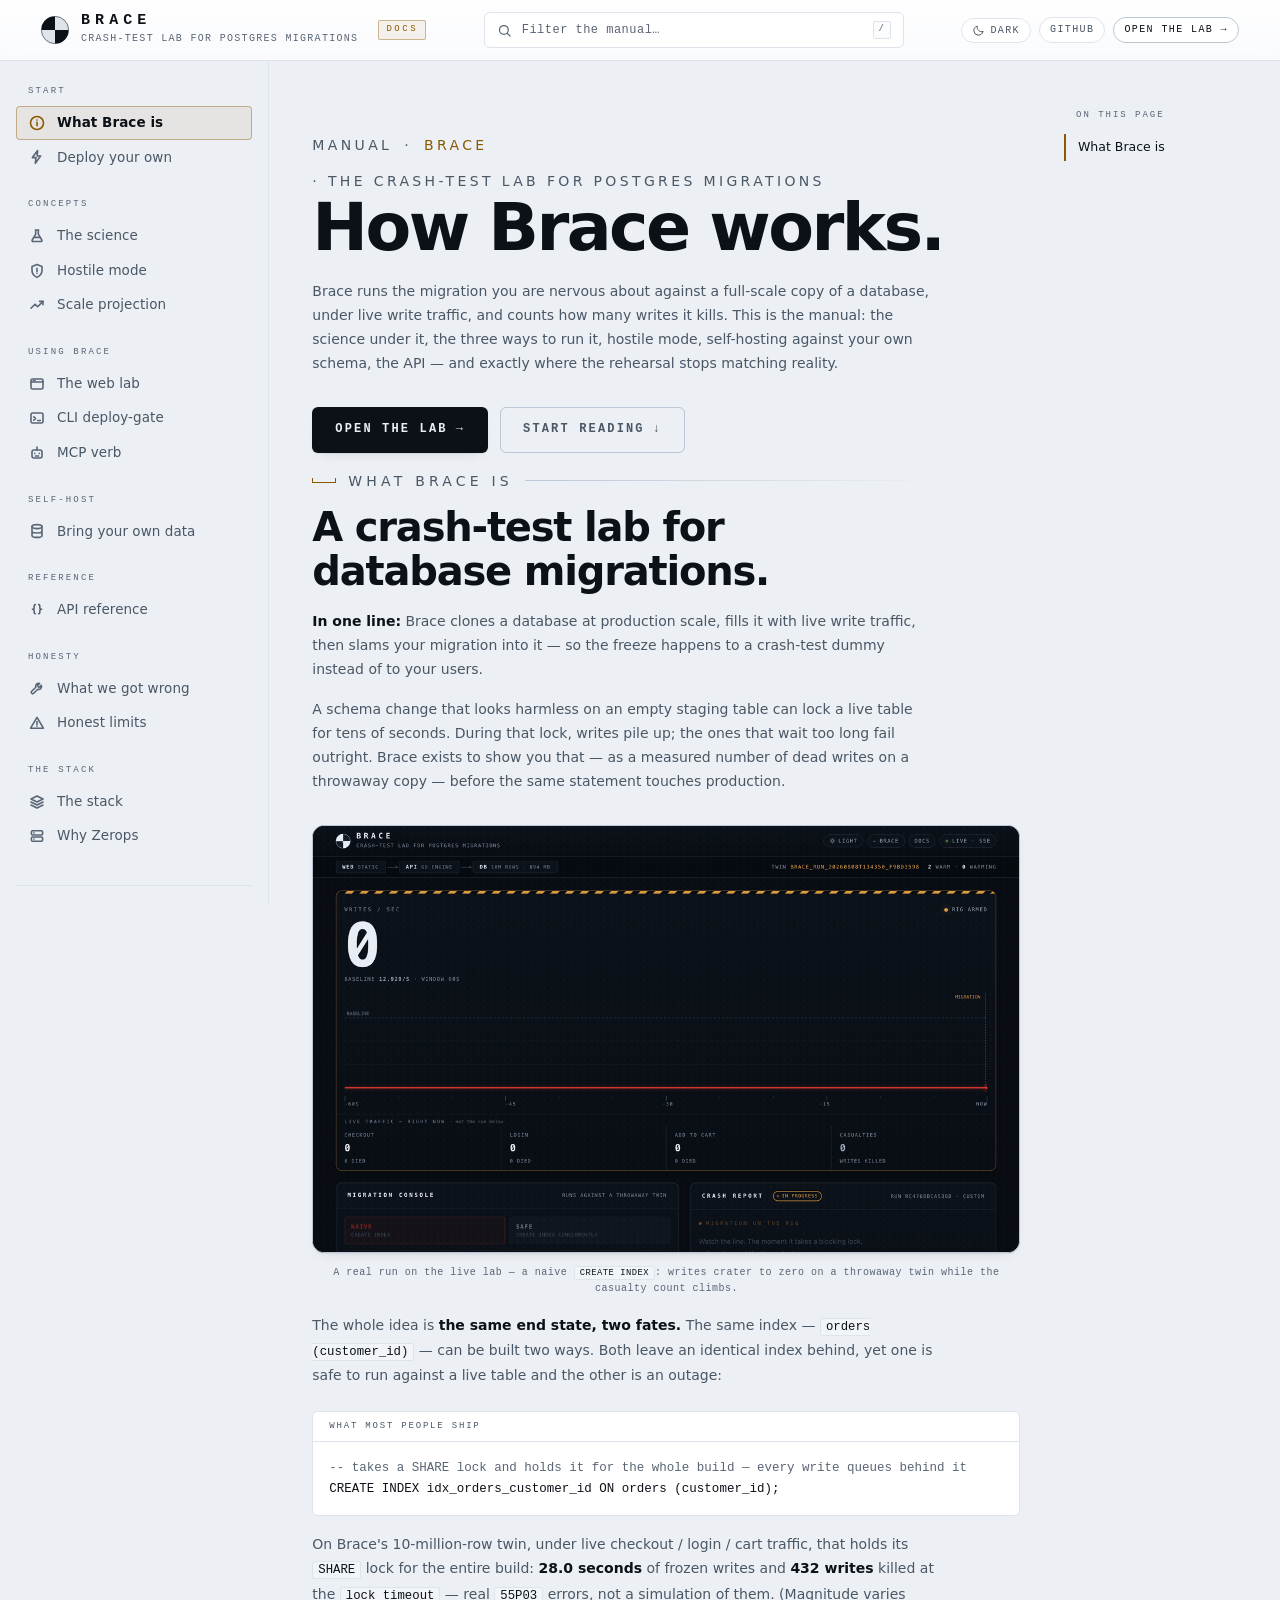
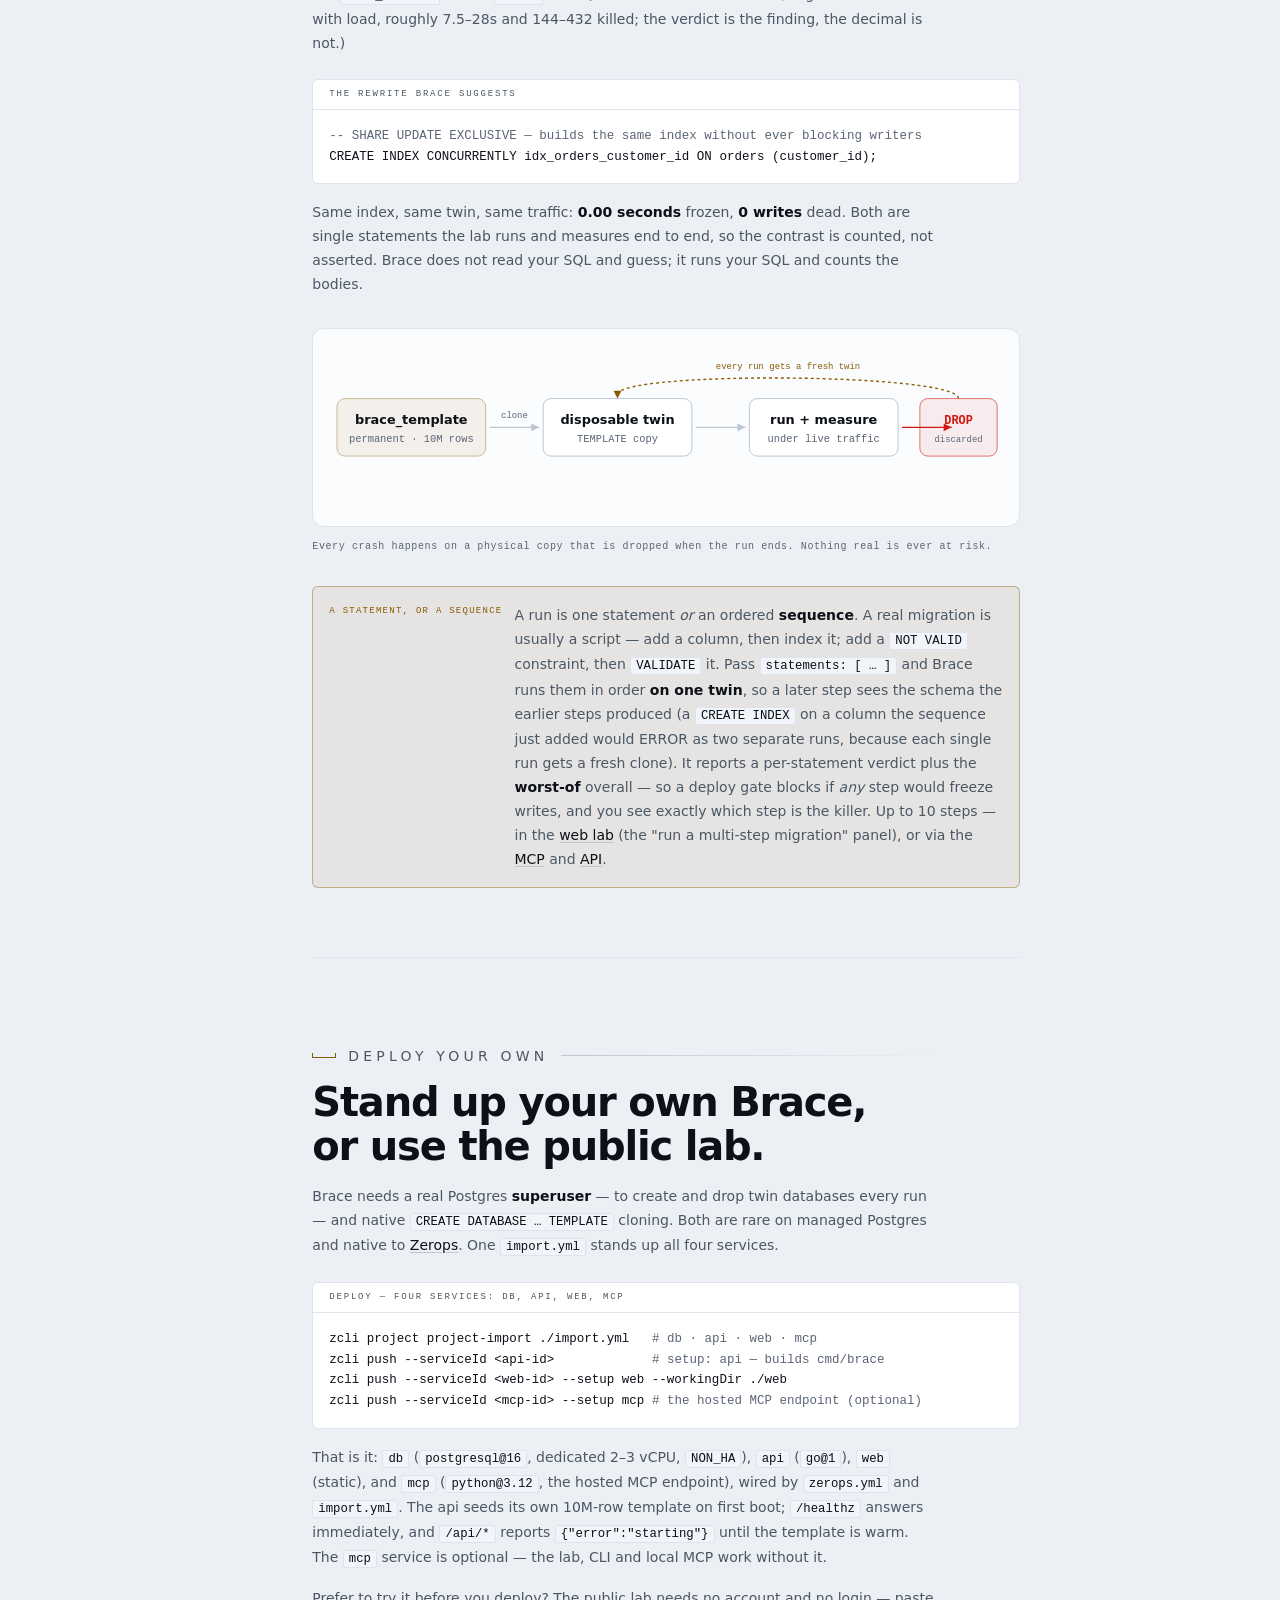
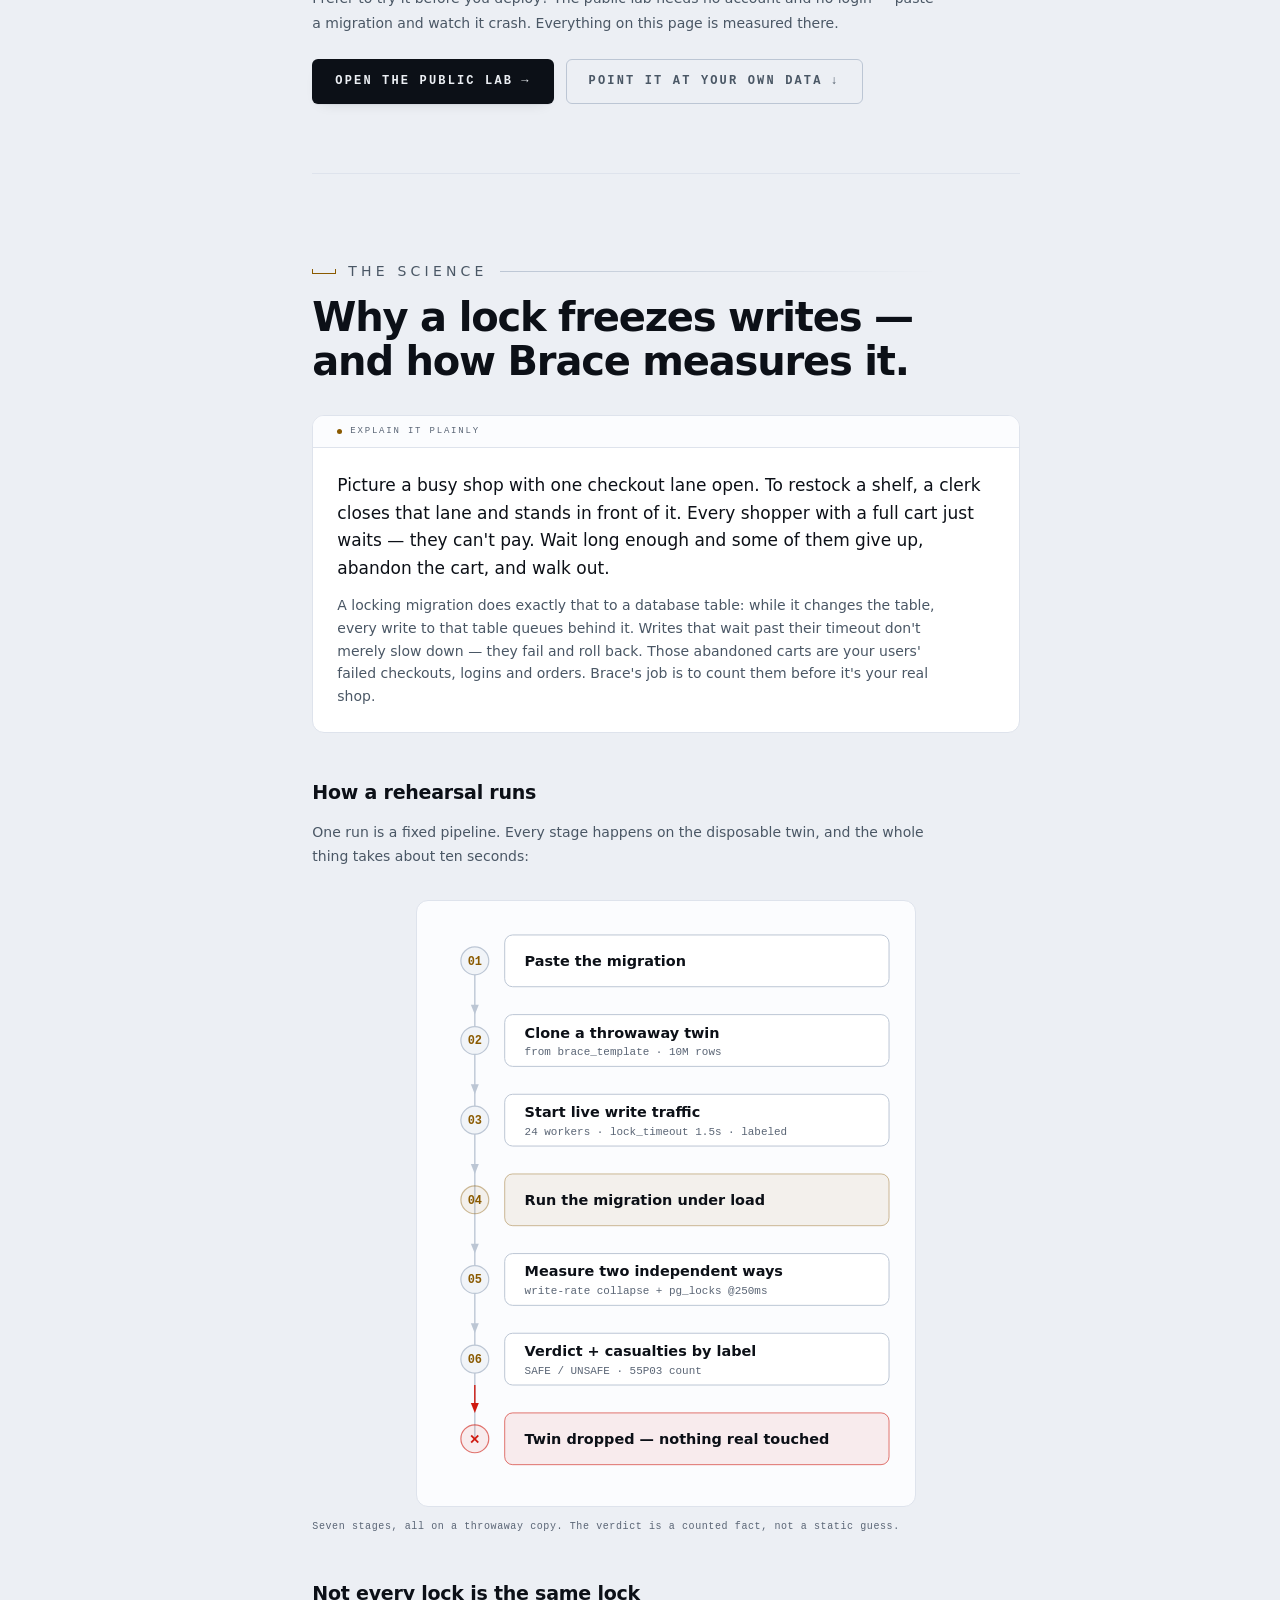
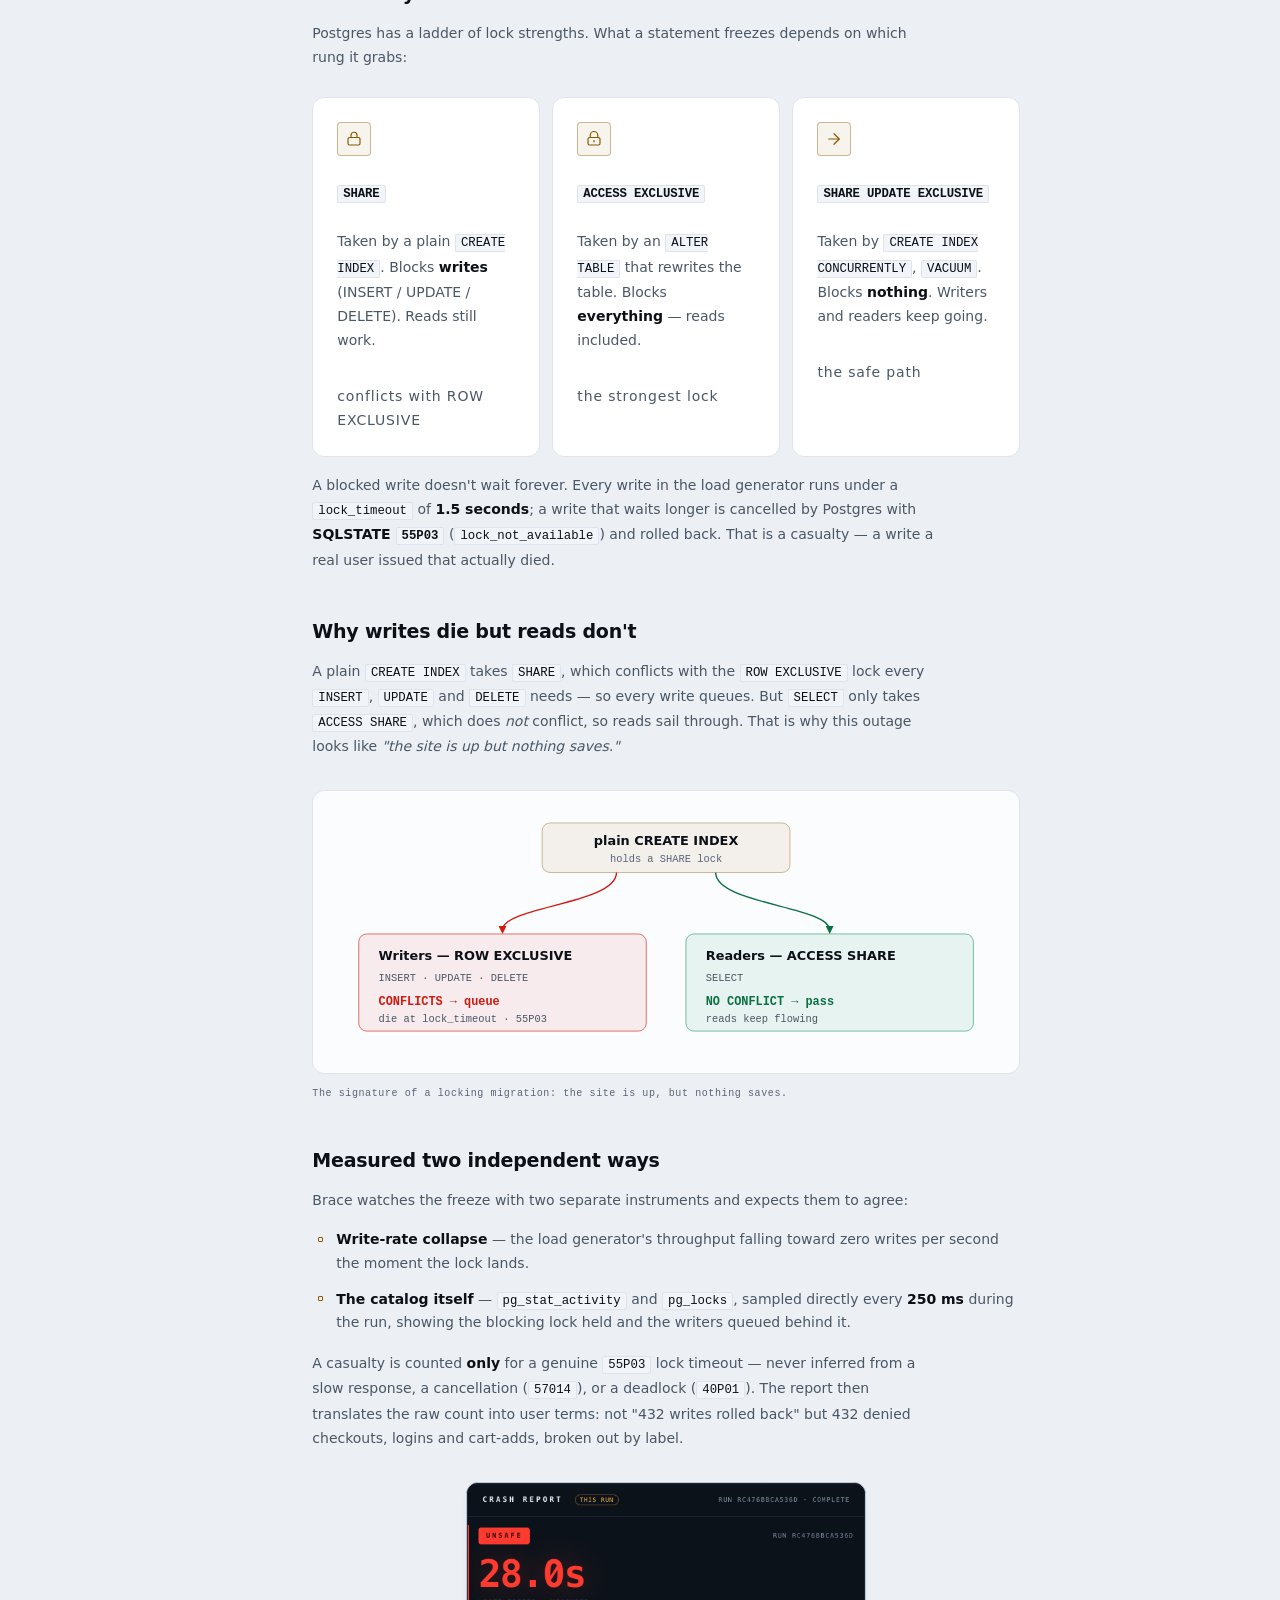
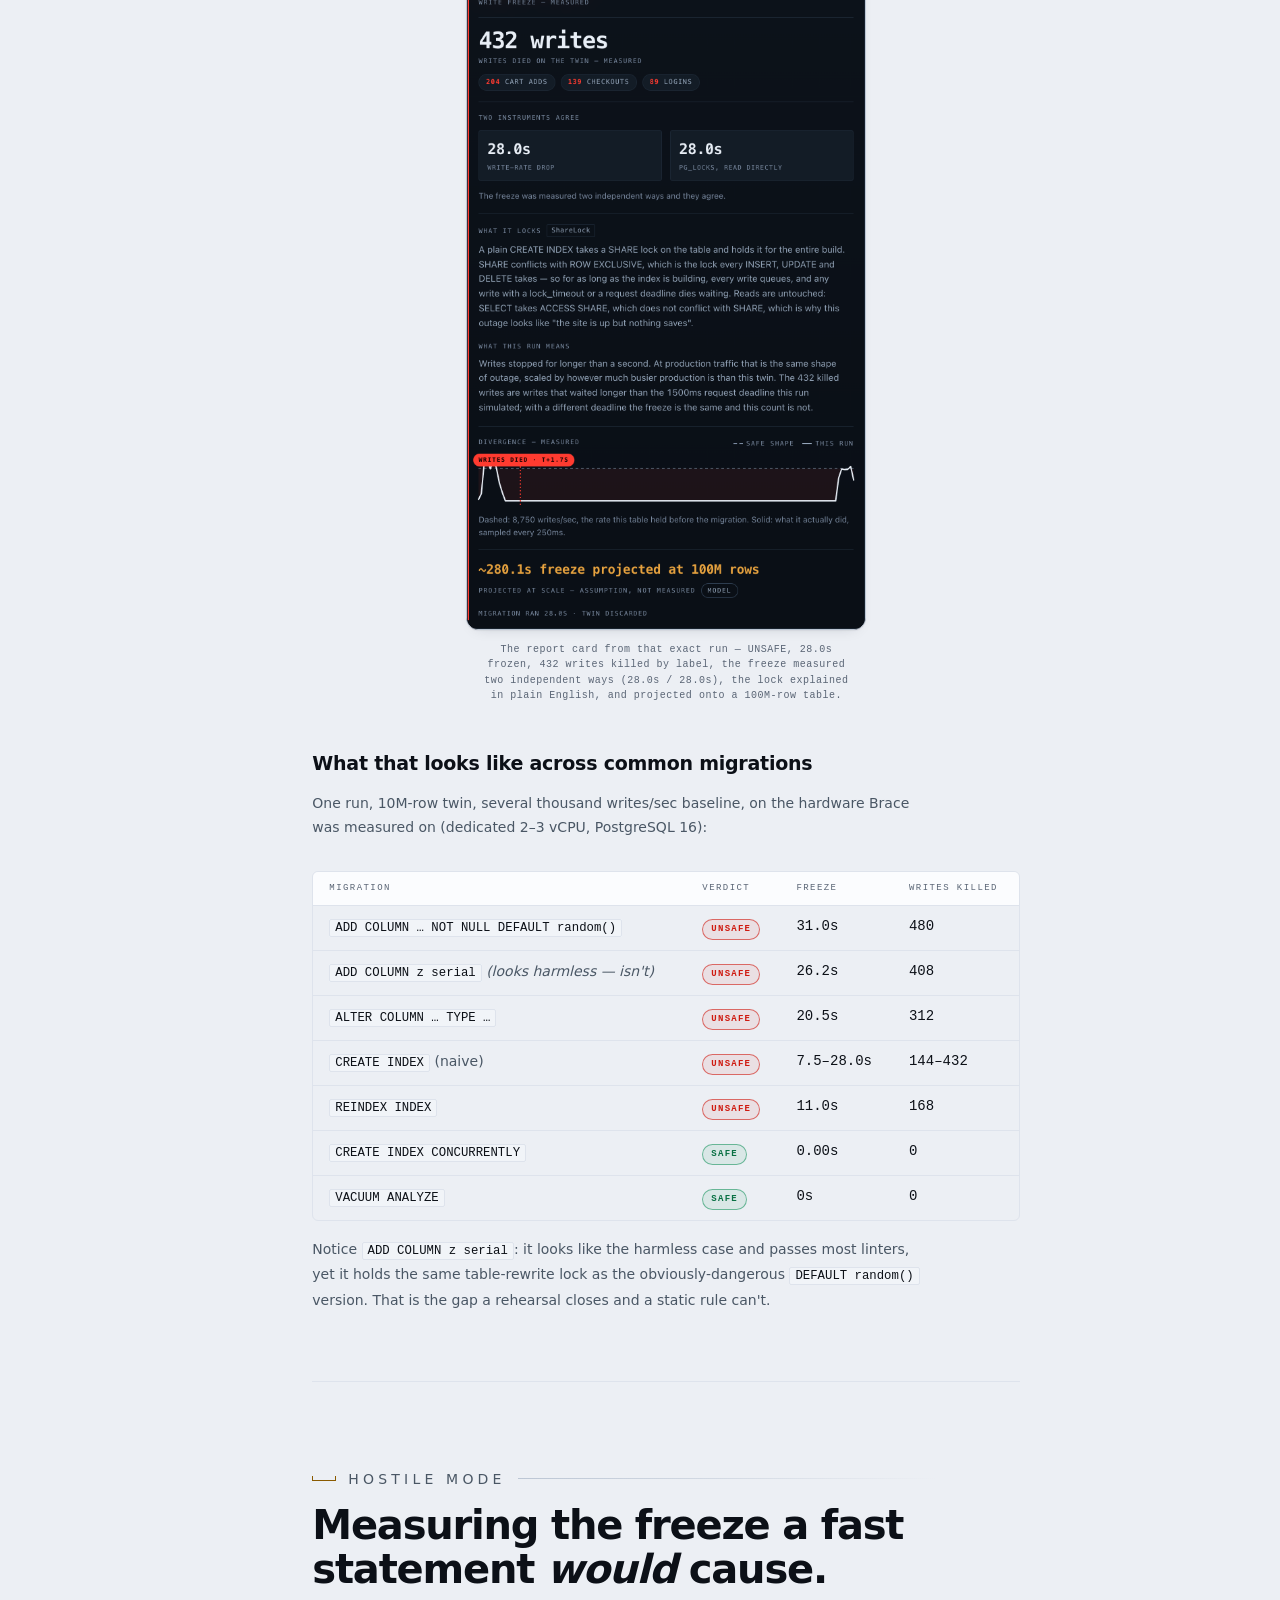
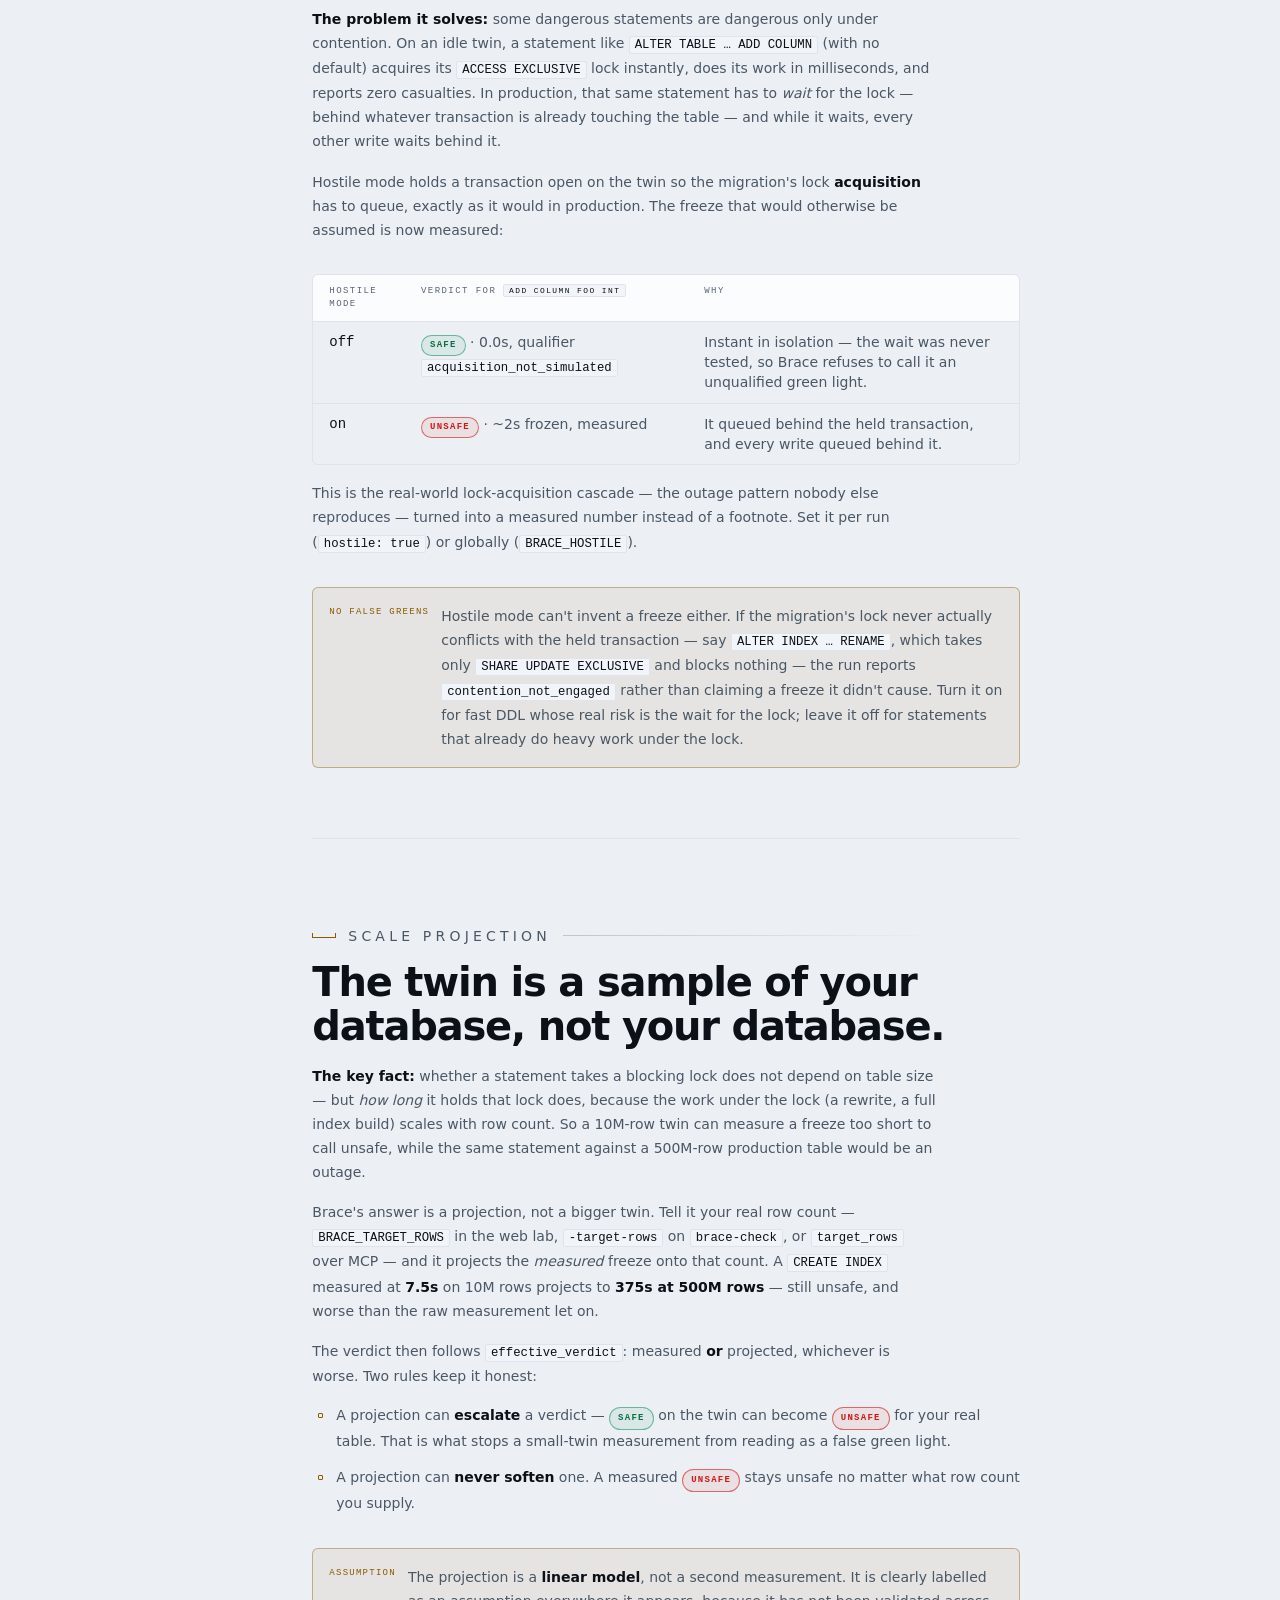
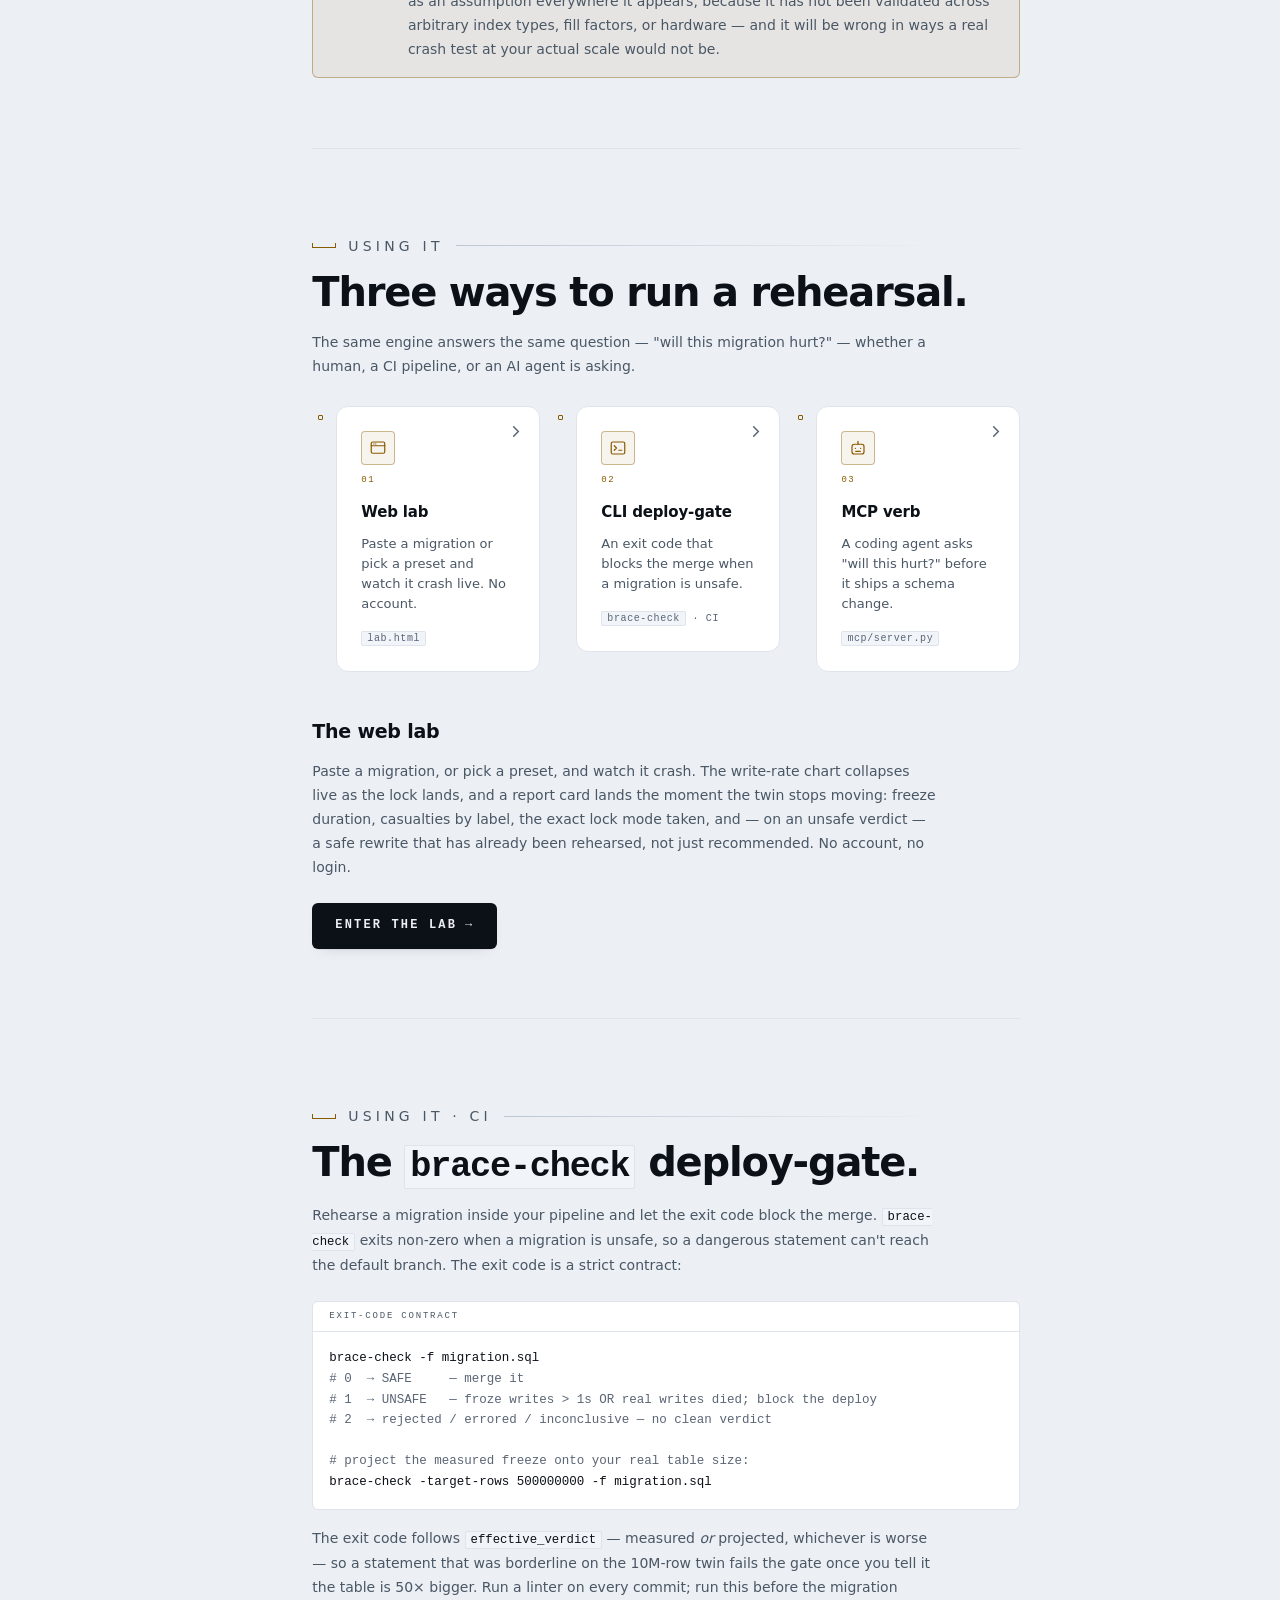
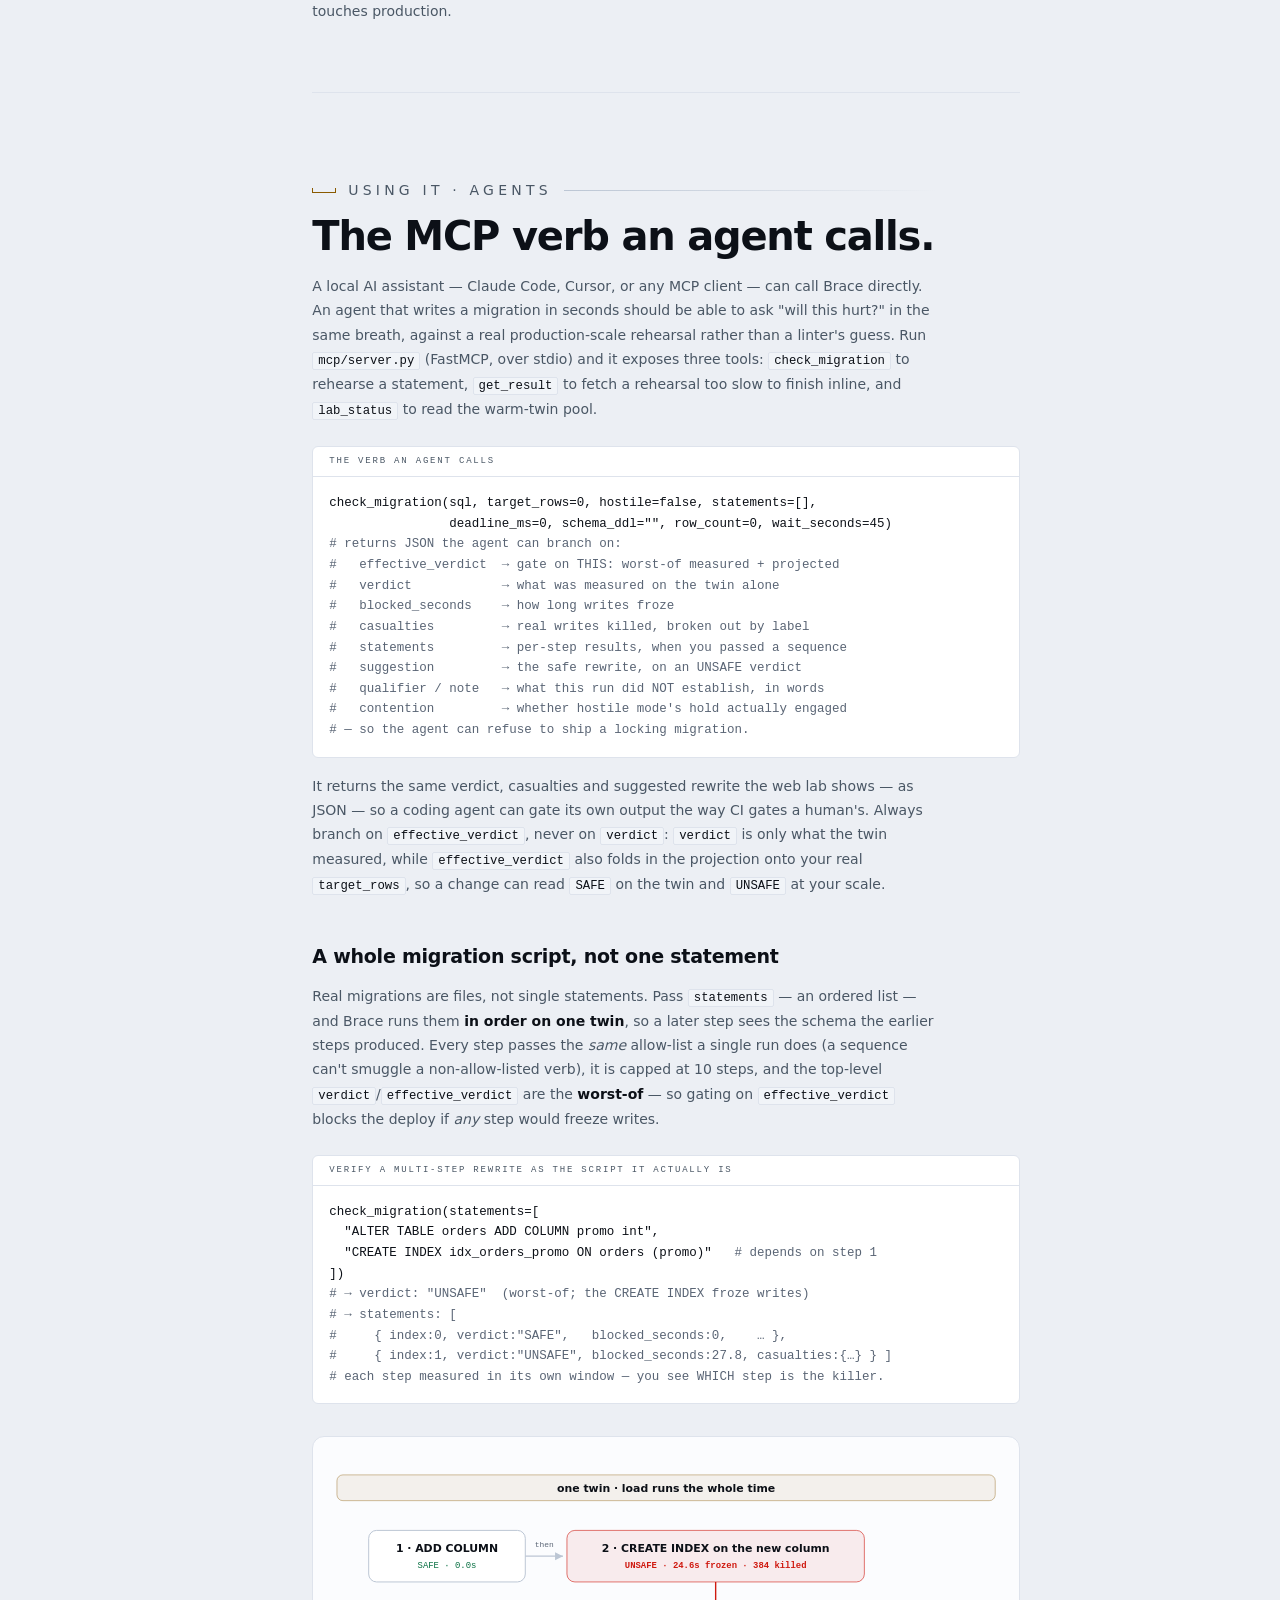
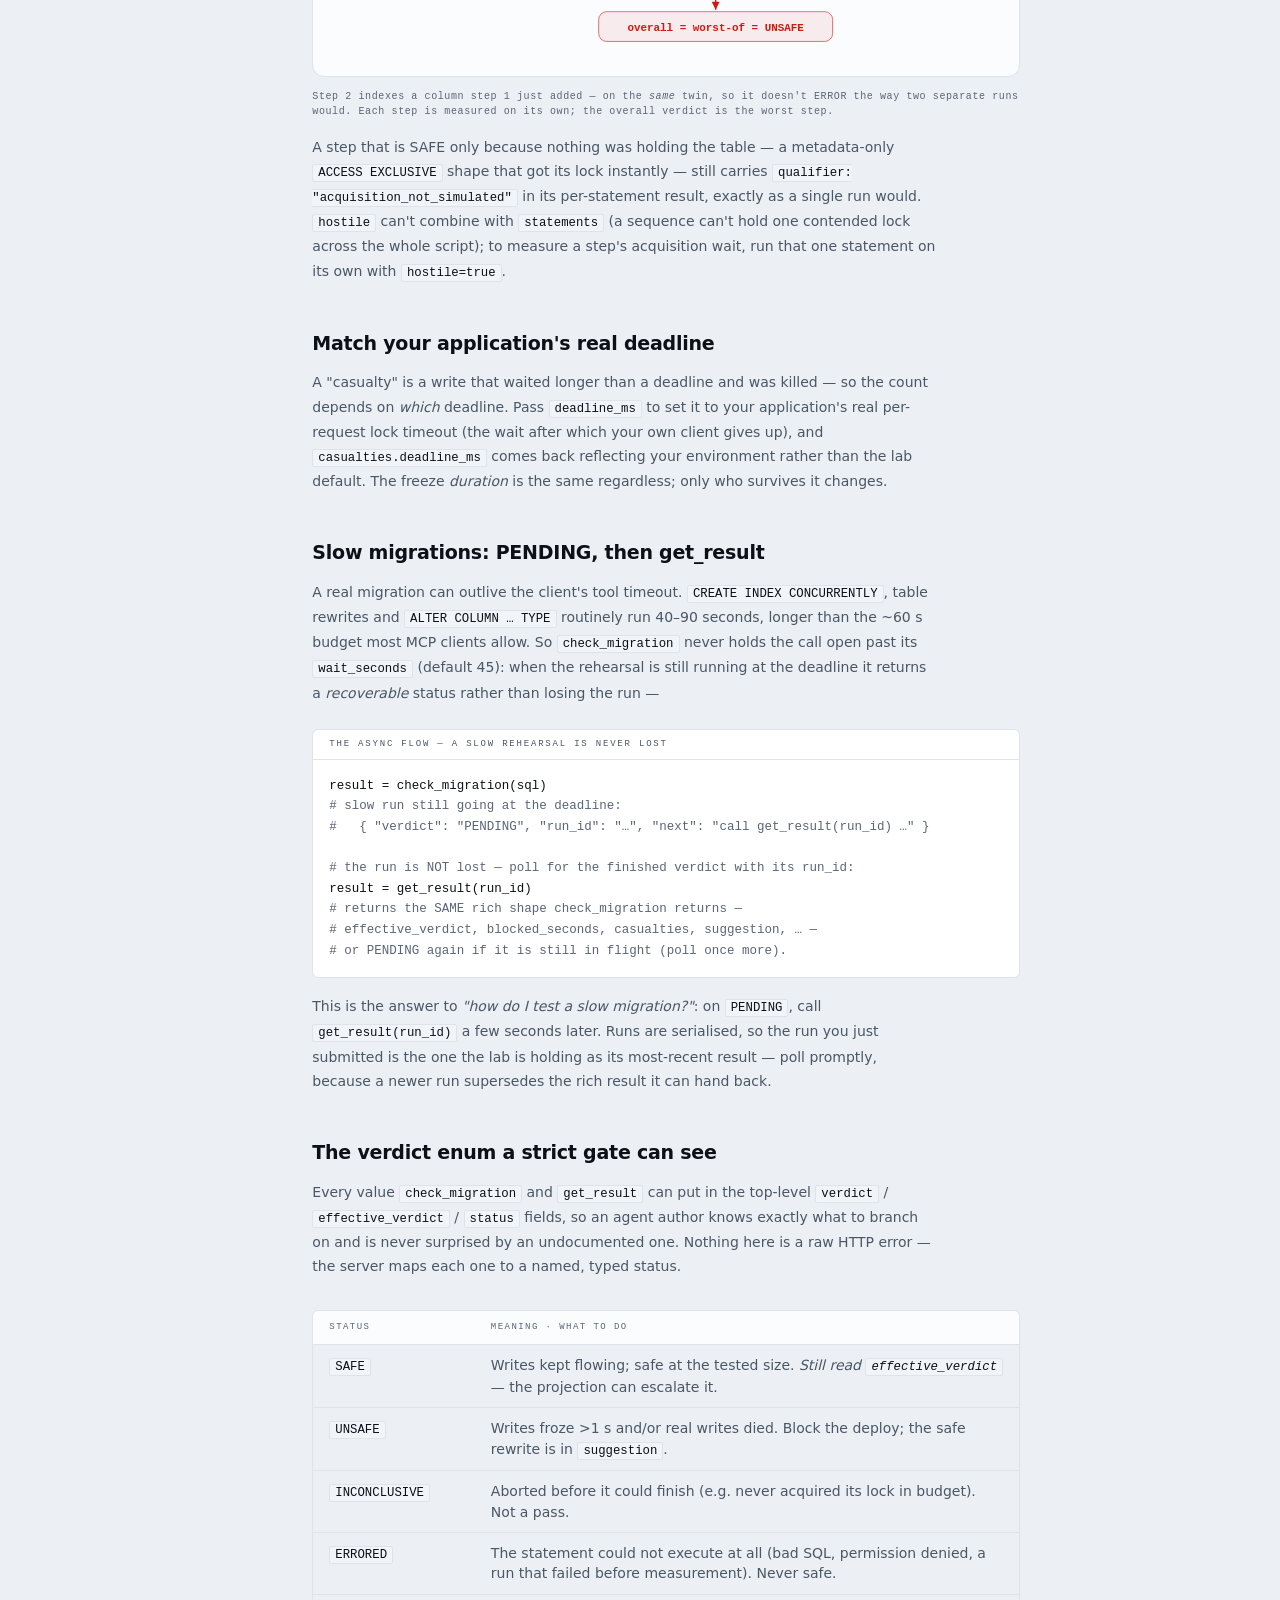
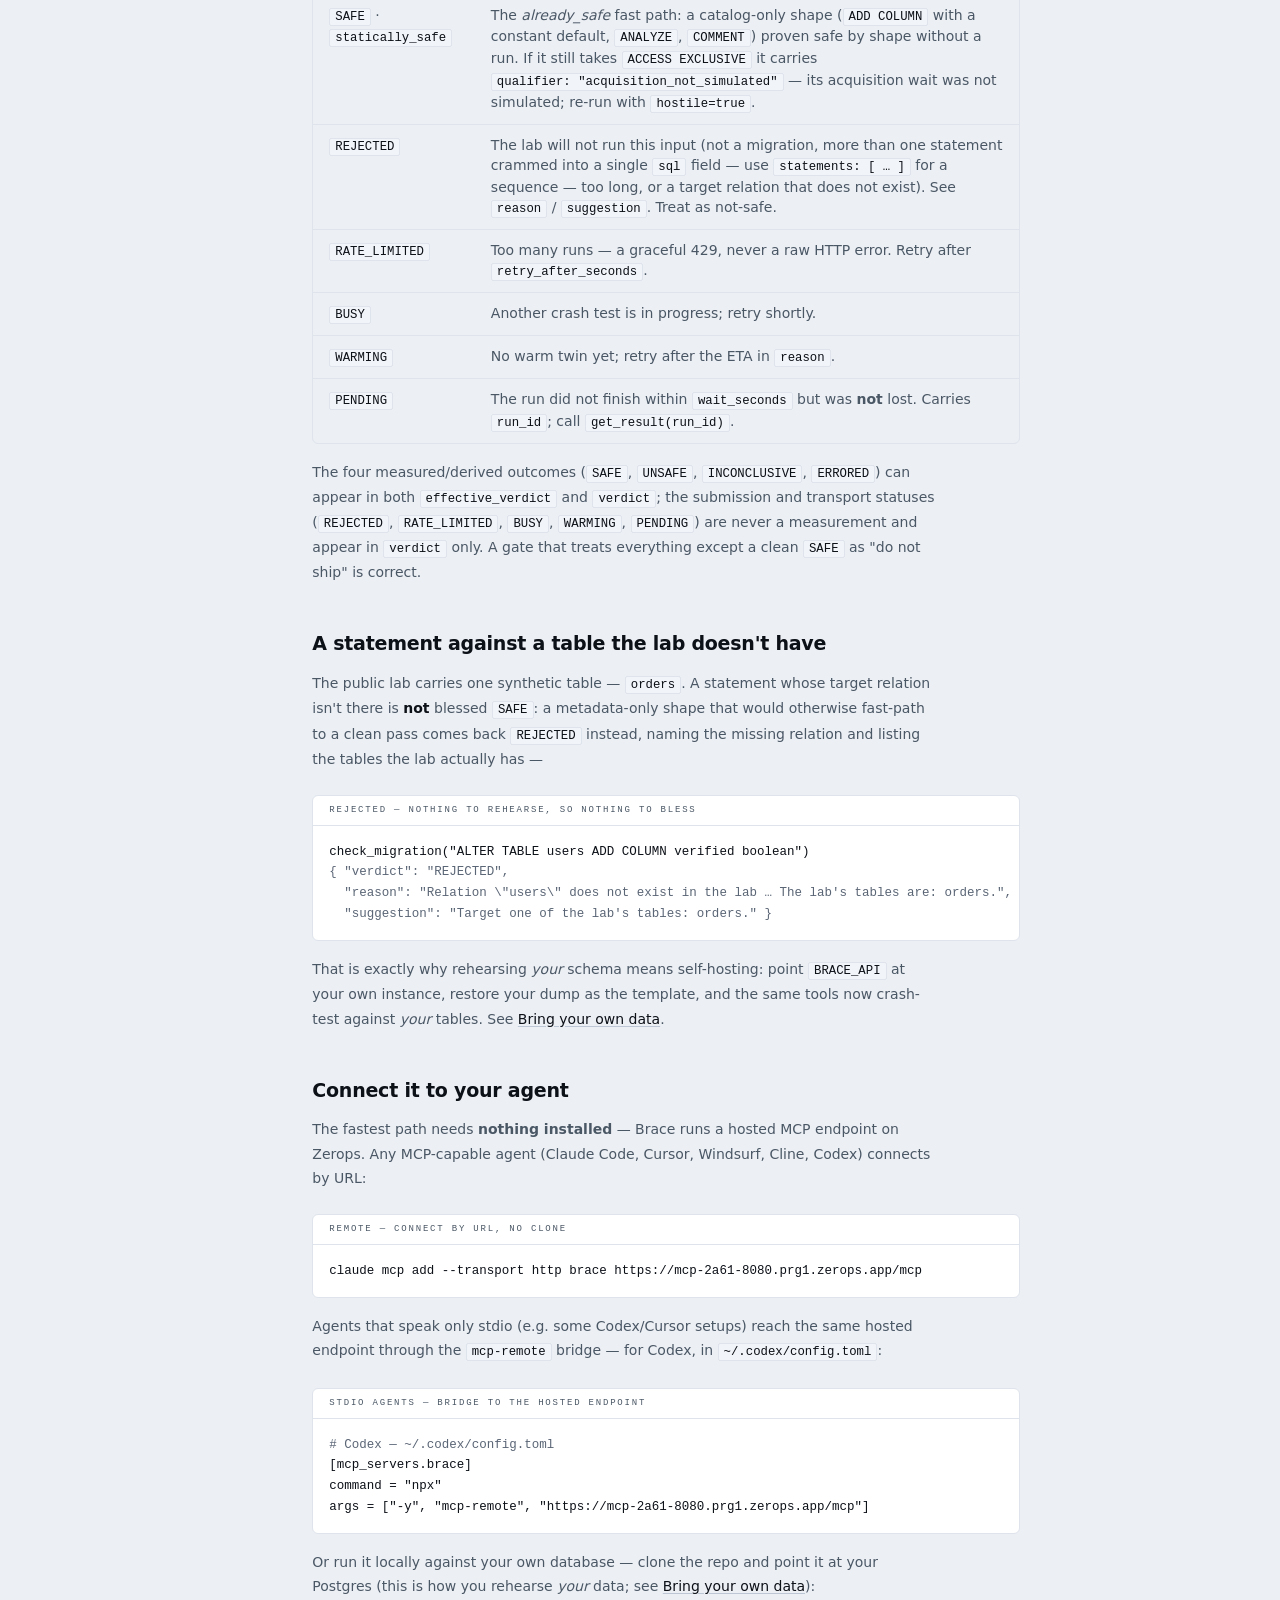
==== commit 47206055: "docs: illustrate the stack and the sequence feature with inline SVG diagrams Architecture diagram (o" ====
--- a/web/docs.html
+++ b/web/docs.html
@@ -584,6 +584,31 @@
 <span class="c">#     { index:1, verdict:"UNSAFE", blocked_seconds:27.8, casualties:{…} } ]</span>
 <span class="c"># each step measured in its own window — you see WHICH step is the killer.</span></pre>
       </div>
+      <figure class="diagram" aria-labelledby="dg-seq-t">
+        <div class="dg-frame">
+        <svg viewBox="0 0 680 192" role="img" aria-labelledby="dg-seq-t dg-seq-d">
+          <title id="dg-seq-t">A sequence: steps in order on one twin, each measured in its own window</title>
+          <desc id="dg-seq-d">Two statements run in order on the same twin under continuous load. Step one adds a column and is safe; step two indexes that new column and freezes writes. The overall verdict is the worst of the two.</desc>
+          <rect class="dg-node dg-node--accent" x="8" y="14" width="664" height="26" rx="6"/>
+          <text class="dg-t" x="340" y="31" text-anchor="middle" font-size="11">one twin · load runs the whole time</text>
+          <rect class="dg-node" x="40" y="70" width="158" height="52" rx="8"/>
+          <text class="dg-t" x="119" y="92" text-anchor="middle" font-size="11">1 · ADD COLUMN</text>
+          <text class="dg-t--mono" x="119" y="108" text-anchor="middle" font-size="9" style="fill:var(--green)">SAFE · 0.0s</text>
+          <line class="dg-flow" x1="198" y1="96" x2="236" y2="96"/>
+          <polygon class="dg-arrow" points="236,96 228,92 228,100"/>
+          <text class="dg-t--mono" x="217" y="87" text-anchor="middle" font-size="8">then</text>
+          <rect class="dg-node dg-node--crash" x="240" y="70" width="300" height="52" rx="8"/>
+          <text class="dg-t" x="390" y="92" text-anchor="middle" font-size="11">2 · CREATE INDEX on the new column</text>
+          <text class="dg-t--red" x="390" y="108" text-anchor="middle" font-size="9">UNSAFE · 24.6s frozen · 384 killed</text>
+          <line class="dg-flow dg-flow--red" x1="390" y1="122" x2="390" y2="150"/>
+          <polygon class="dg-arrow dg-arrow--red" points="390,150 386,142 394,142"/>
+          <rect class="dg-node dg-node--crash" x="272" y="152" width="236" height="30" rx="8"/>
+          <text class="dg-t--red" x="390" y="171" text-anchor="middle" font-size="11">overall = worst-of = UNSAFE</text>
+        </svg>
+        </div>
+        <figcaption>Step 2 indexes a column step 1 just added — on the <em>same</em> twin, so it doesn't ERROR the way two separate runs would. Each step is measured on its own; the overall verdict is the worst step.</figcaption>
+      </figure>
+
       <p>A step that is SAFE only because nothing was holding the table — a metadata-only <code>ACCESS EXCLUSIVE</code> shape that got its lock instantly — still carries <code>qualifier: "acquisition_not_simulated"</code> in its per-statement result, exactly as a single run would. <code>hostile</code> can't combine with <code>statements</code> (a sequence can't hold one contended lock across the whole script); to measure a step's acquisition wait, run that one statement on its own with <code>hostile=true</code>.</p>
 
       <h3>Match your application's real deadline</h3>
@@ -875,6 +900,48 @@
       <h2>Every piece is boring on purpose.</h2>
       <p class="doc-lede">Brace measures the truth about a database under load, so the stack's only job is to stay out of the way of that measurement. Nothing here is chosen to be fashionable — each piece is the one that lets Brace watch a real lock without a layer of abstraction lying about it.</p>
 
+      <figure class="diagram" aria-labelledby="dg-stack-t">
+        <div class="dg-frame">
+        <svg viewBox="0 0 680 210" role="img" aria-labelledby="dg-stack-t dg-stack-d">
+          <title id="dg-stack-t">One engine, three interfaces, its own Postgres</title>
+          <desc id="dg-stack-d">The web lab, the brace-check CLI and a coding agent all reach one Go engine over HTTP — the agent through the mcp service — and the engine owns a PostgreSQL 16 it clones disposable twins from.</desc>
+          <rect class="dg-node" x="8" y="12" width="150" height="40" rx="8"/>
+          <text class="dg-t" x="83" y="36" text-anchor="middle" font-size="12">web lab</text>
+          <rect class="dg-node" x="8" y="84" width="150" height="40" rx="8"/>
+          <text class="dg-t" x="83" y="101" text-anchor="middle" font-size="12">brace-check</text>
+          <text class="dg-t--mono" x="83" y="115" text-anchor="middle" font-size="9">CI / deploy gate</text>
+          <rect class="dg-node" x="8" y="156" width="150" height="40" rx="8"/>
+          <text class="dg-t" x="83" y="180" text-anchor="middle" font-size="12">coding agent</text>
+          <rect class="dg-node" x="196" y="156" width="86" height="40" rx="8"/>
+          <text class="dg-t" x="239" y="174" text-anchor="middle" font-size="11">mcp</text>
+          <text class="dg-t--mono" x="239" y="187" text-anchor="middle" font-size="8.5">python</text>
+          <line class="dg-flow" x1="158" y1="32" x2="356" y2="82"/>
+          <polygon class="dg-arrow" points="356,82 347,80 351,73"/>
+          <line class="dg-flow" x1="158" y1="104" x2="356" y2="104"/>
+          <polygon class="dg-arrow" points="356,104 348,100 348,108"/>
+          <line class="dg-flow" x1="158" y1="176" x2="196" y2="176"/>
+          <polygon class="dg-arrow" points="196,176 188,172 188,180"/>
+          <line class="dg-flow" x1="282" y1="176" x2="356" y2="128"/>
+          <polygon class="dg-arrow" points="356,128 347,130 351,137"/>
+          <text class="dg-t--mono" x="250" y="148" text-anchor="middle" font-size="8.5">private network</text>
+          <rect class="dg-node dg-node--accent" x="360" y="40" width="150" height="128" rx="8"/>
+          <text class="dg-t" x="435" y="86" text-anchor="middle" font-size="13">api · Go engine</text>
+          <text class="dg-t--mono" x="435" y="106" text-anchor="middle" font-size="9.5">assess · load</text>
+          <text class="dg-t--mono" x="435" y="120" text-anchor="middle" font-size="9.5">monitor · verdict</text>
+          <line class="dg-flow" x1="510" y1="104" x2="556" y2="104"/>
+          <polygon class="dg-arrow" points="556,104 548,100 548,108"/>
+          <rect class="dg-node" x="560" y="40" width="112" height="128" rx="8"/>
+          <text class="dg-t" x="616" y="60" text-anchor="middle" font-size="12">db · PG16</text>
+          <text class="dg-t--mono" x="616" y="73" text-anchor="middle" font-size="8.5">owned · superuser</text>
+          <rect class="dg-node dg-node--accent" x="572" y="84" width="88" height="30" rx="6"/>
+          <text class="dg-t--mono" x="616" y="103" text-anchor="middle" font-size="9">template</text>
+          <rect class="dg-node" x="572" y="122" width="88" height="30" rx="6"/>
+          <text class="dg-t--mono" x="616" y="141" text-anchor="middle" font-size="8.5">twin ⇒ dropped</text>
+        </svg>
+        </div>
+        <figcaption>One measurement engine, reached three ways — the web lab and CLI hit it directly, an agent through the <code>mcp</code> service — all over the private network. It owns the Postgres it clones twins from.</figcaption>
+      </figure>
+
       <h3>Go for the engine — because one run is a concurrency problem</h3>
       <p>A single rehearsal runs three things at once against one twin: dozens of labelled write workers, a lock monitor sampling <code>pg_locks</code> every 250&nbsp;ms, and the migration itself. That is a goroutine problem — cheap concurrency, precise cancellation, one static binary with no runtime to install. The engine talks to Postgres through <a href="https://github.com/jackc/pgx" target="_blank" rel="noopener noreferrer">pgx</a> rather than the lowest-common-denominator driver, because it needs the real protocol: to read <code>pg_stat_activity</code>, to set <code>lock_timeout</code> per connection, and to run DDL in autocommit — which <code>CREATE INDEX CONCURRENTLY</code> requires.</p>
 
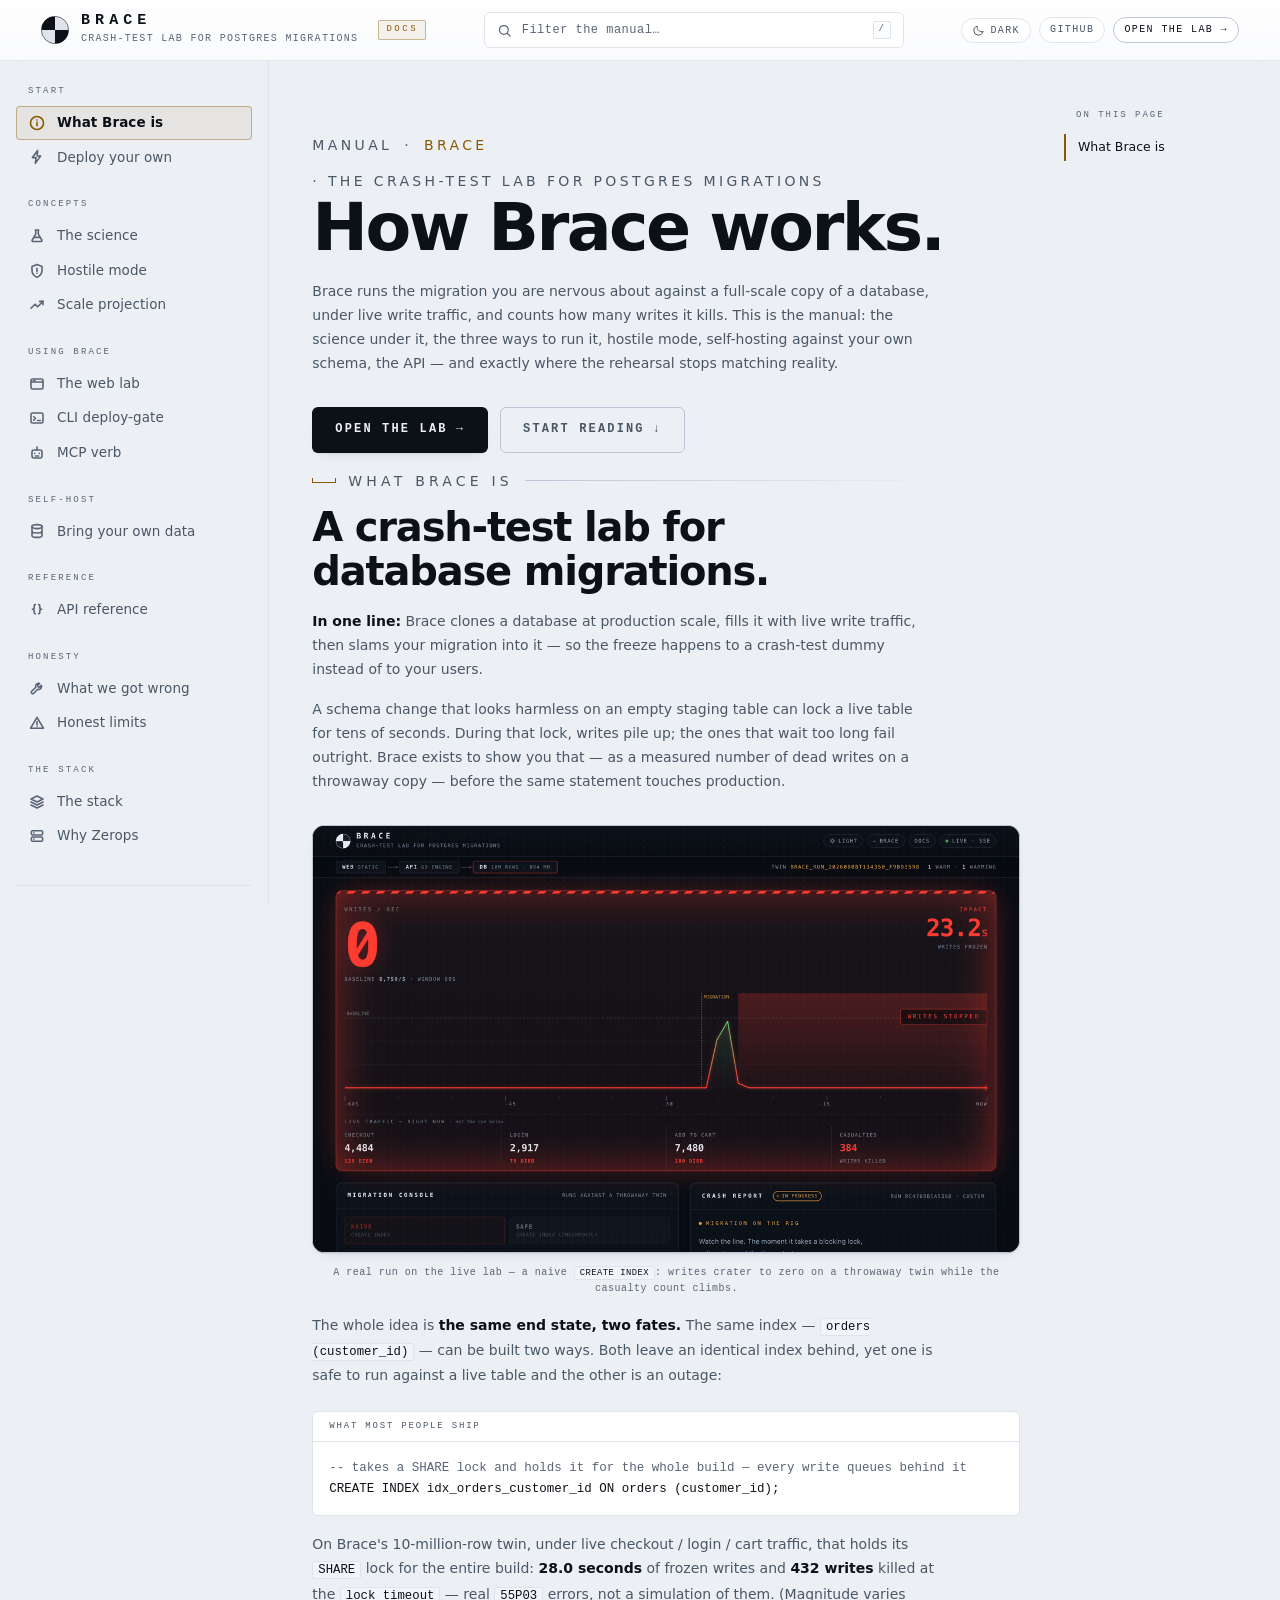
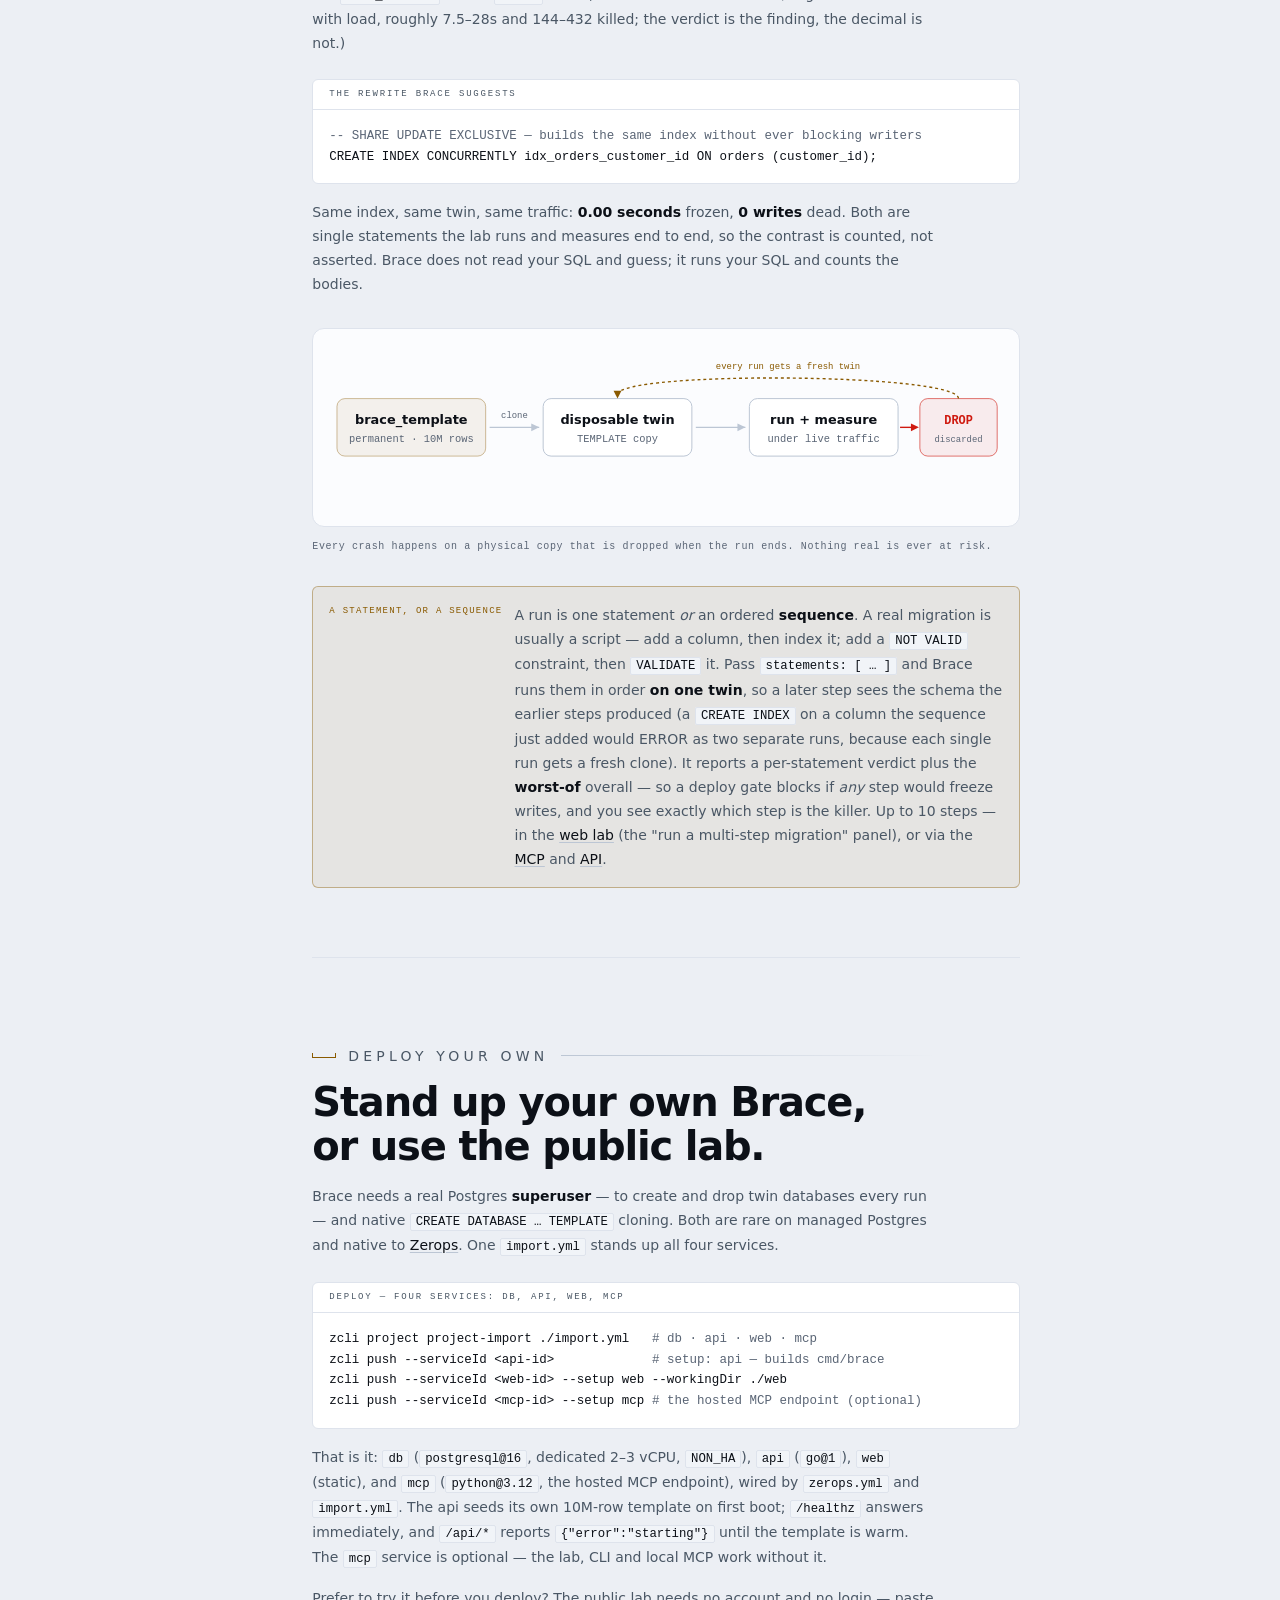
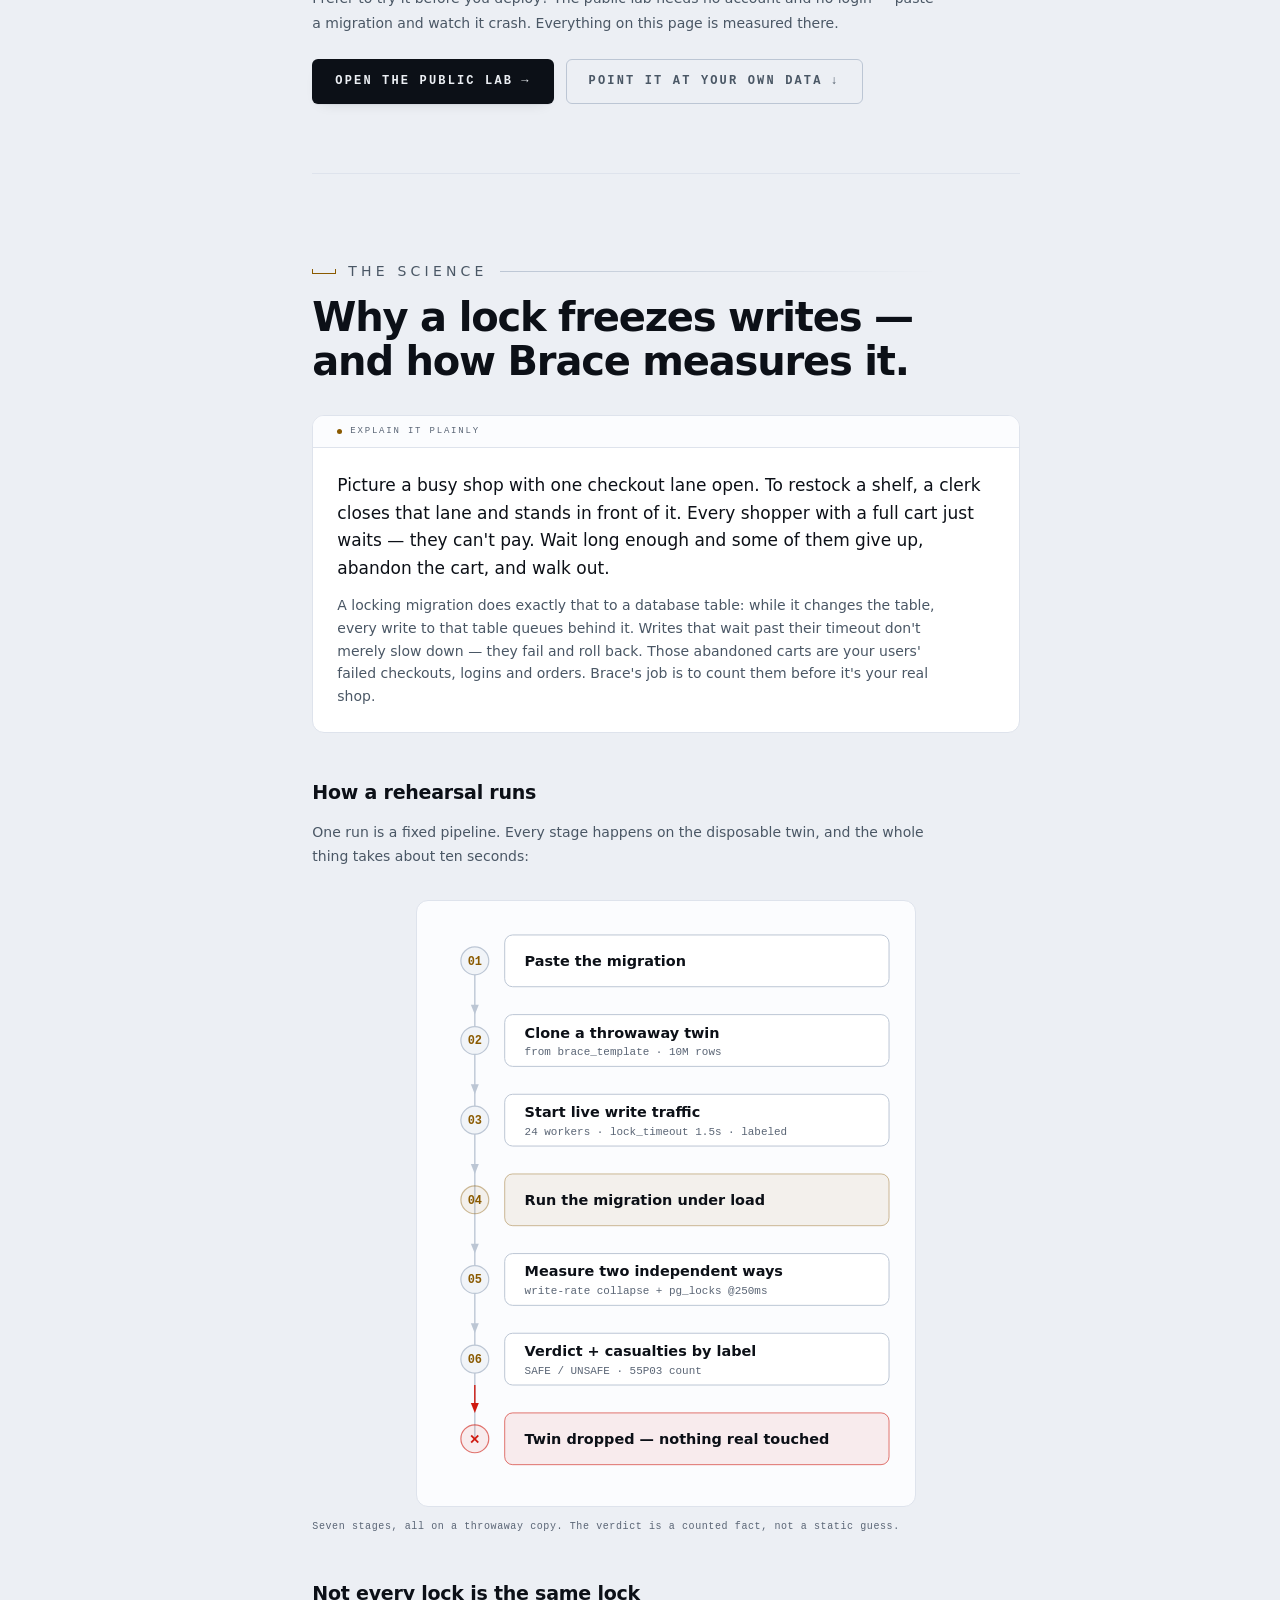
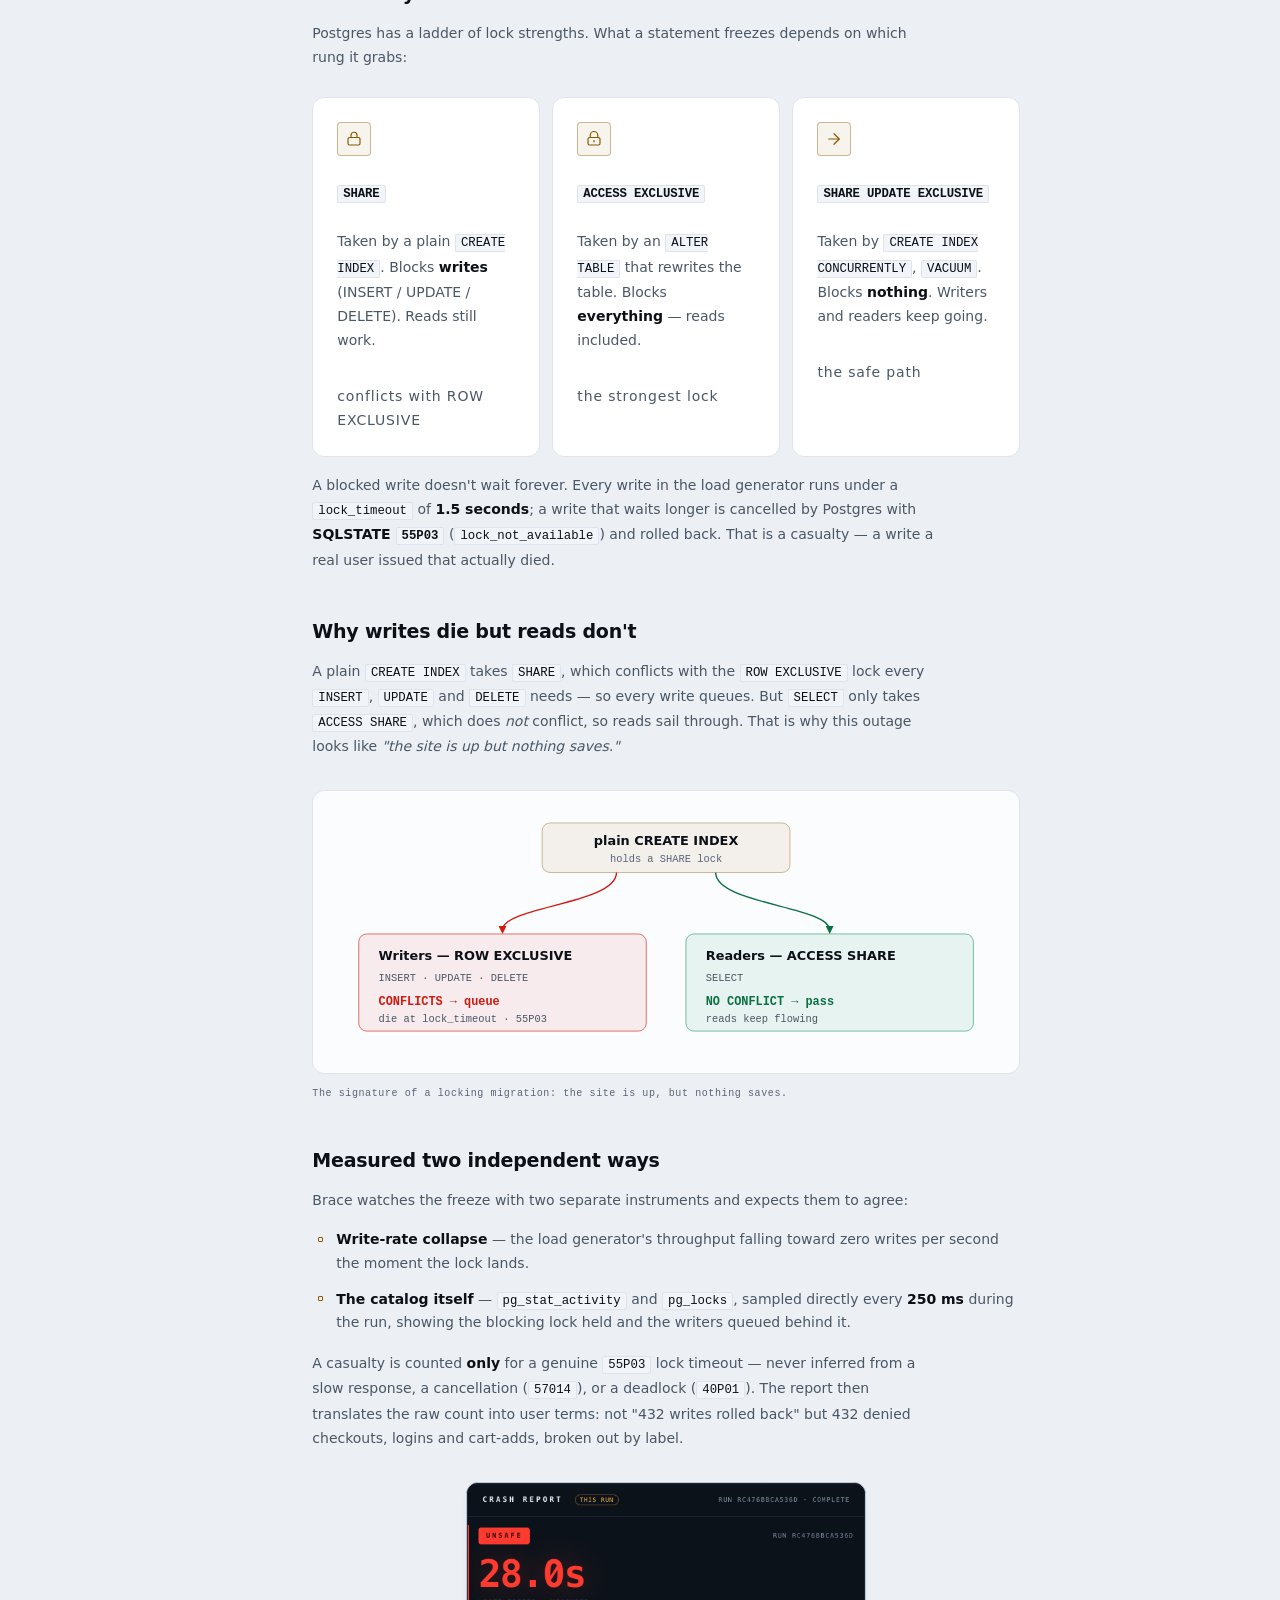
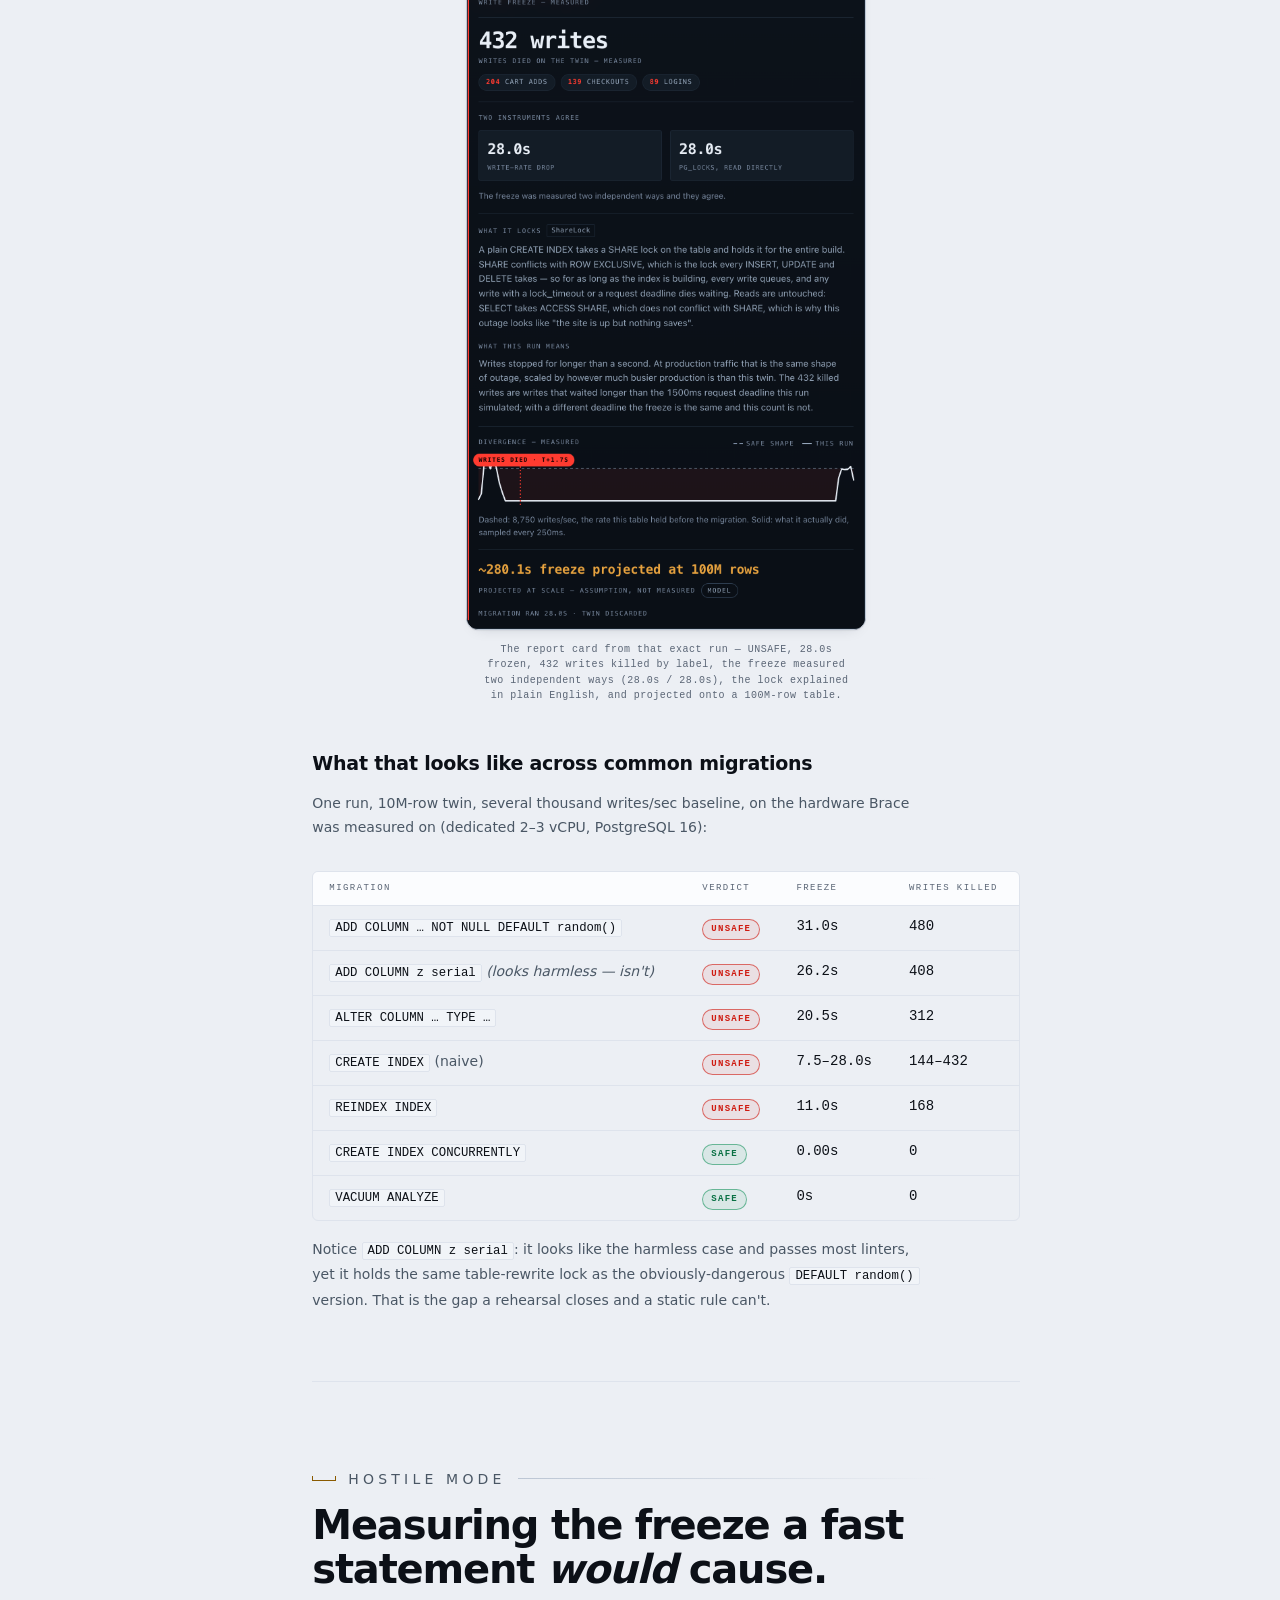
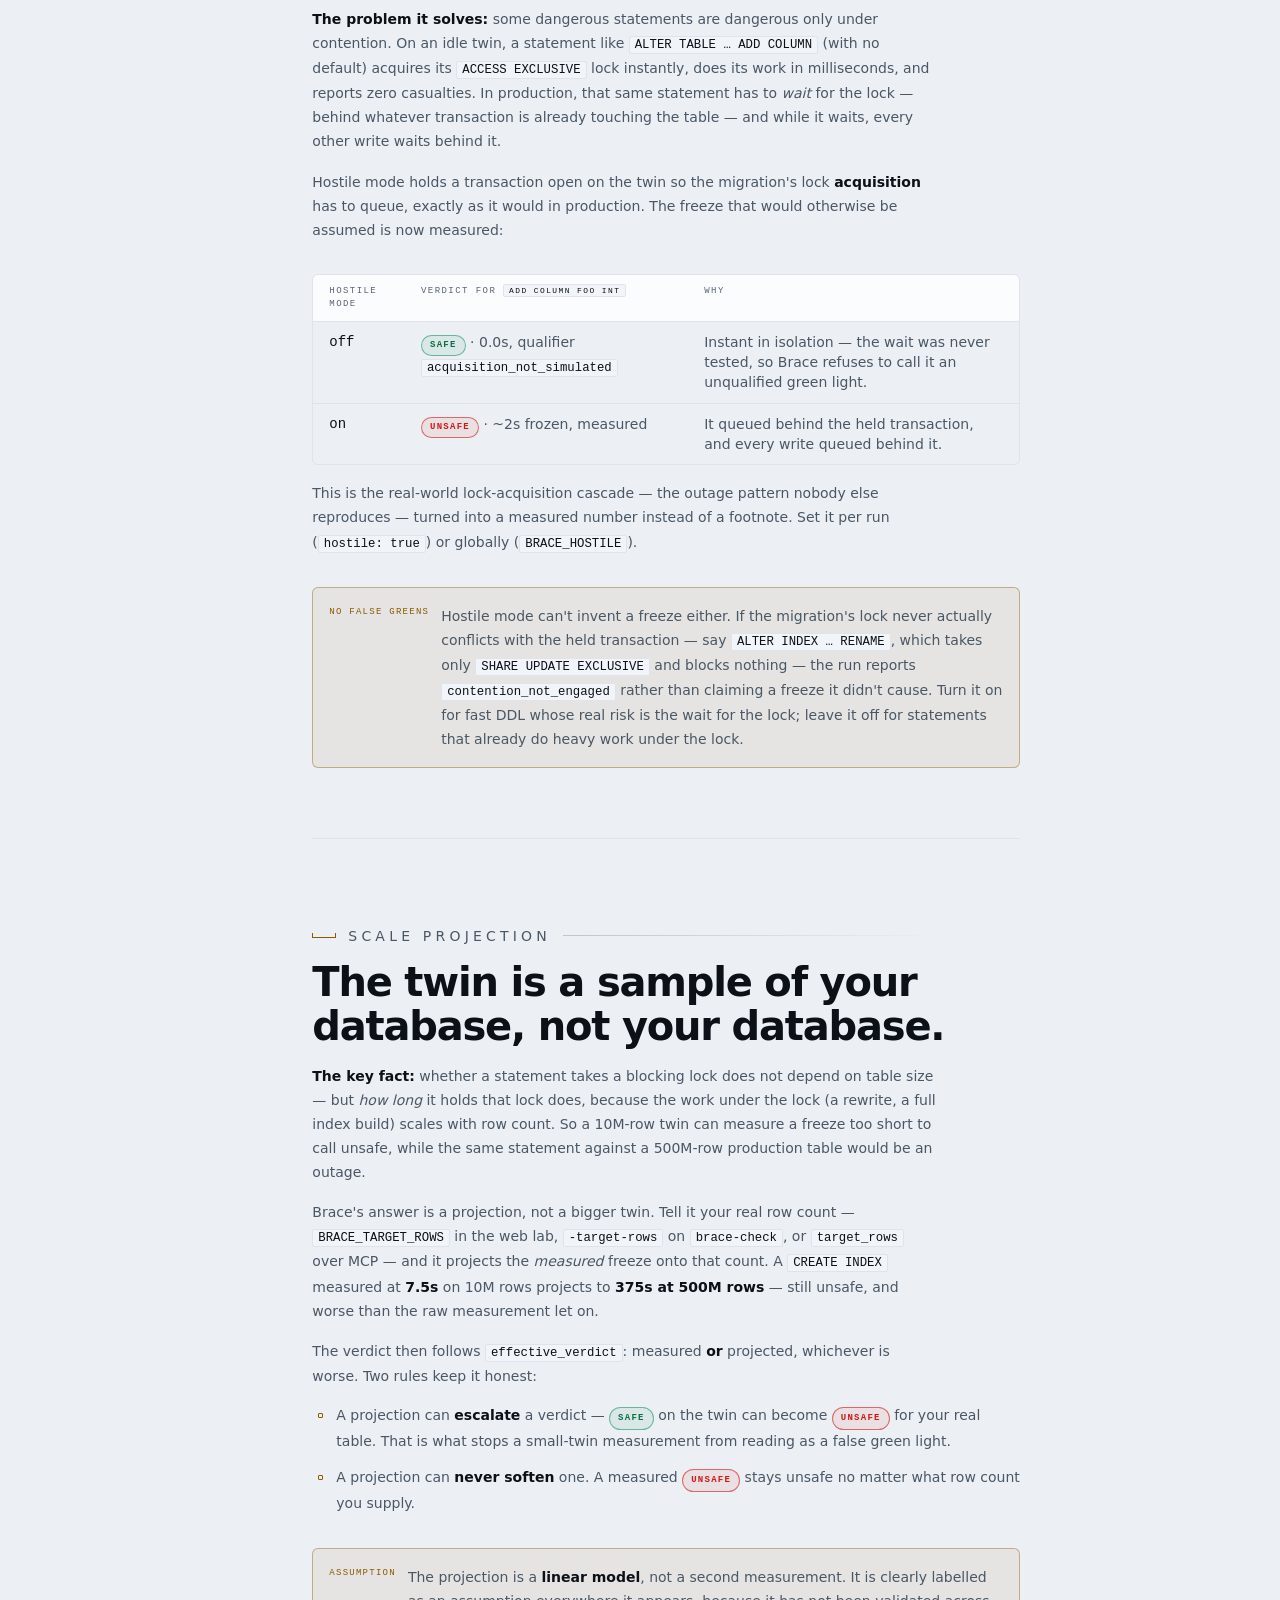
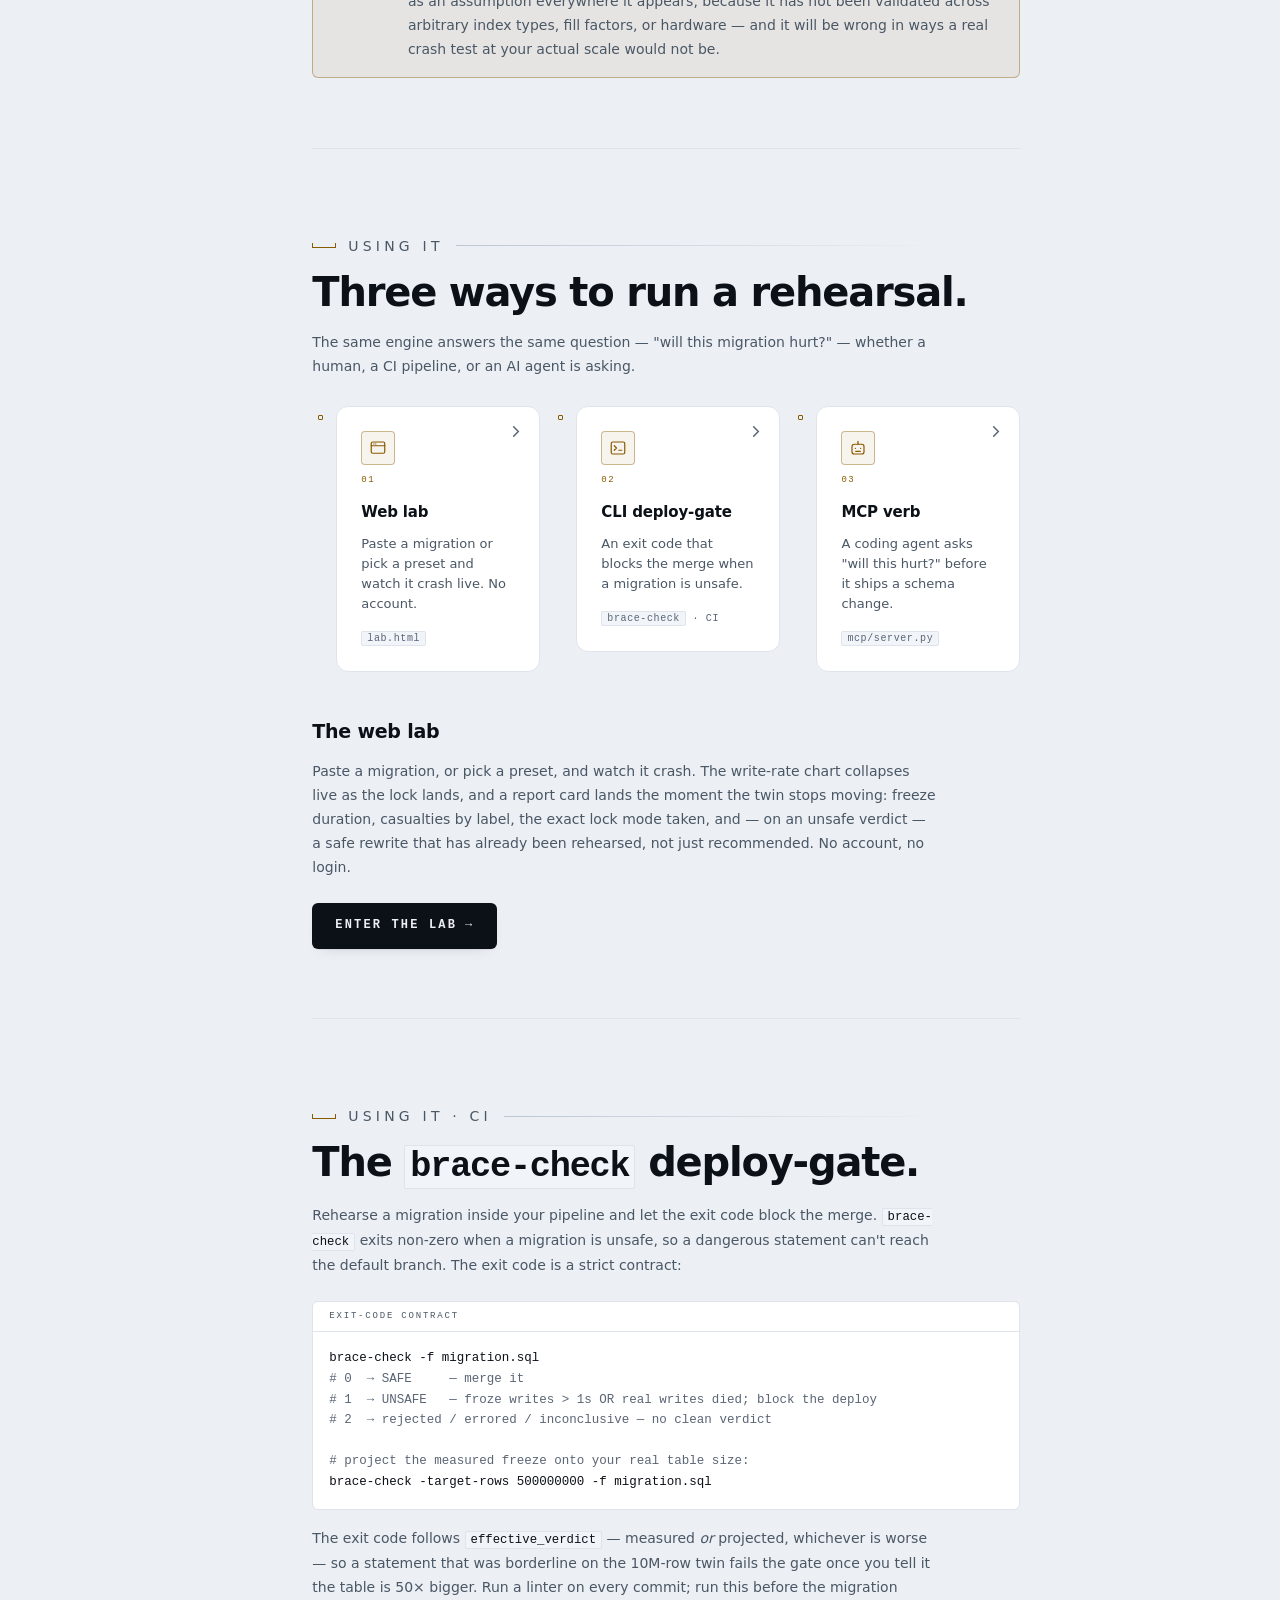
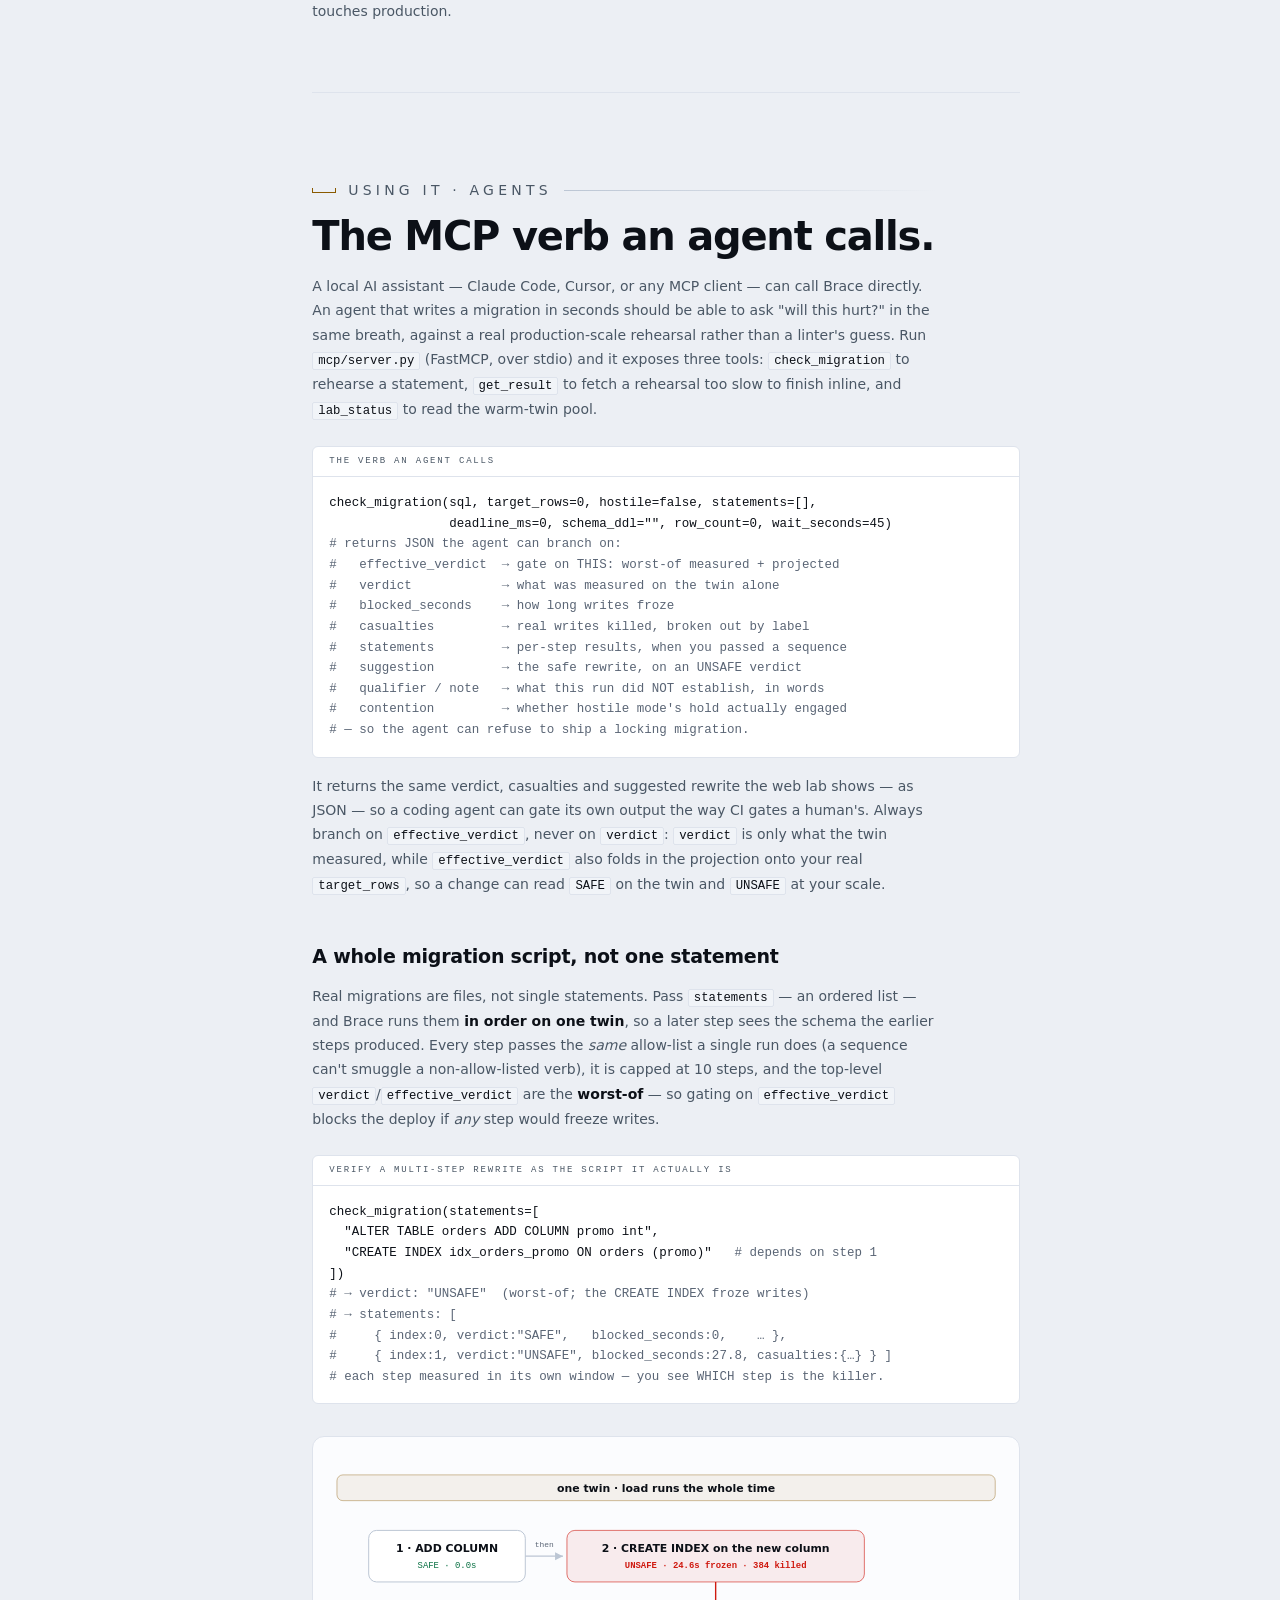
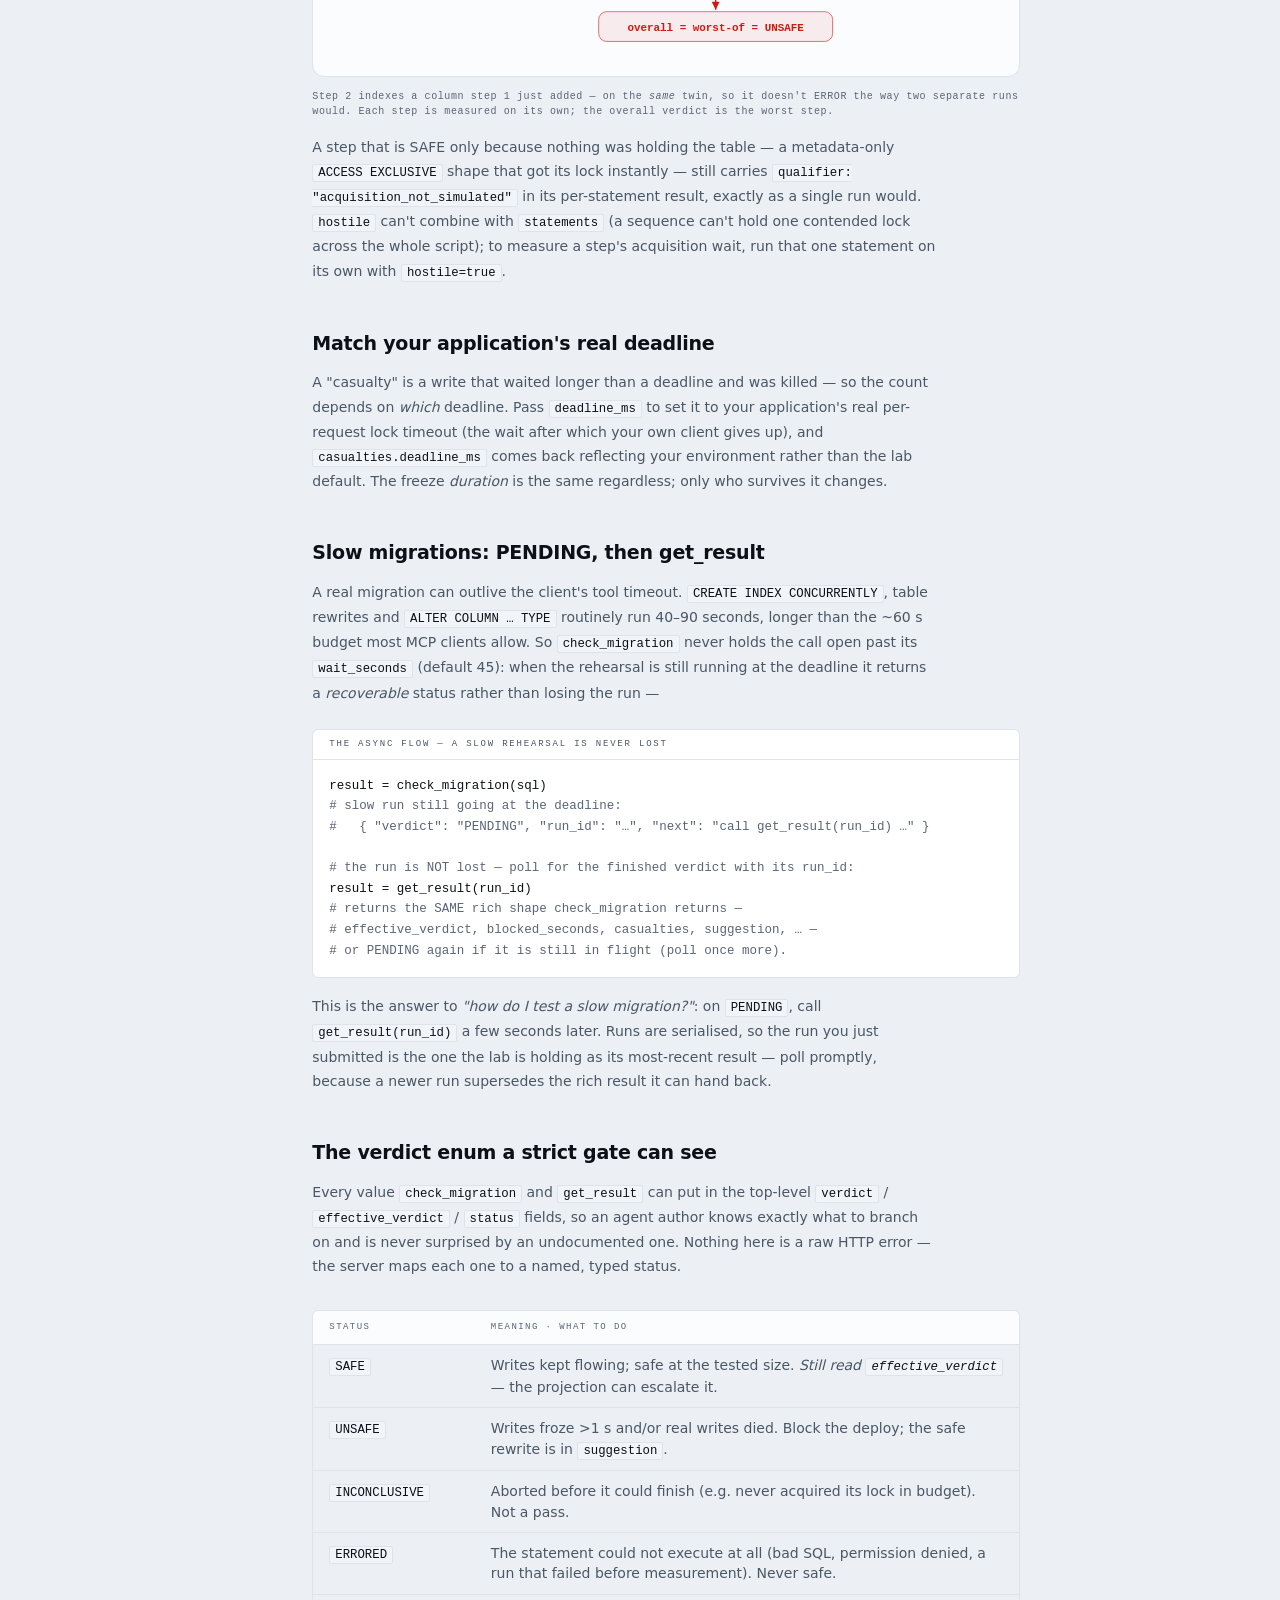
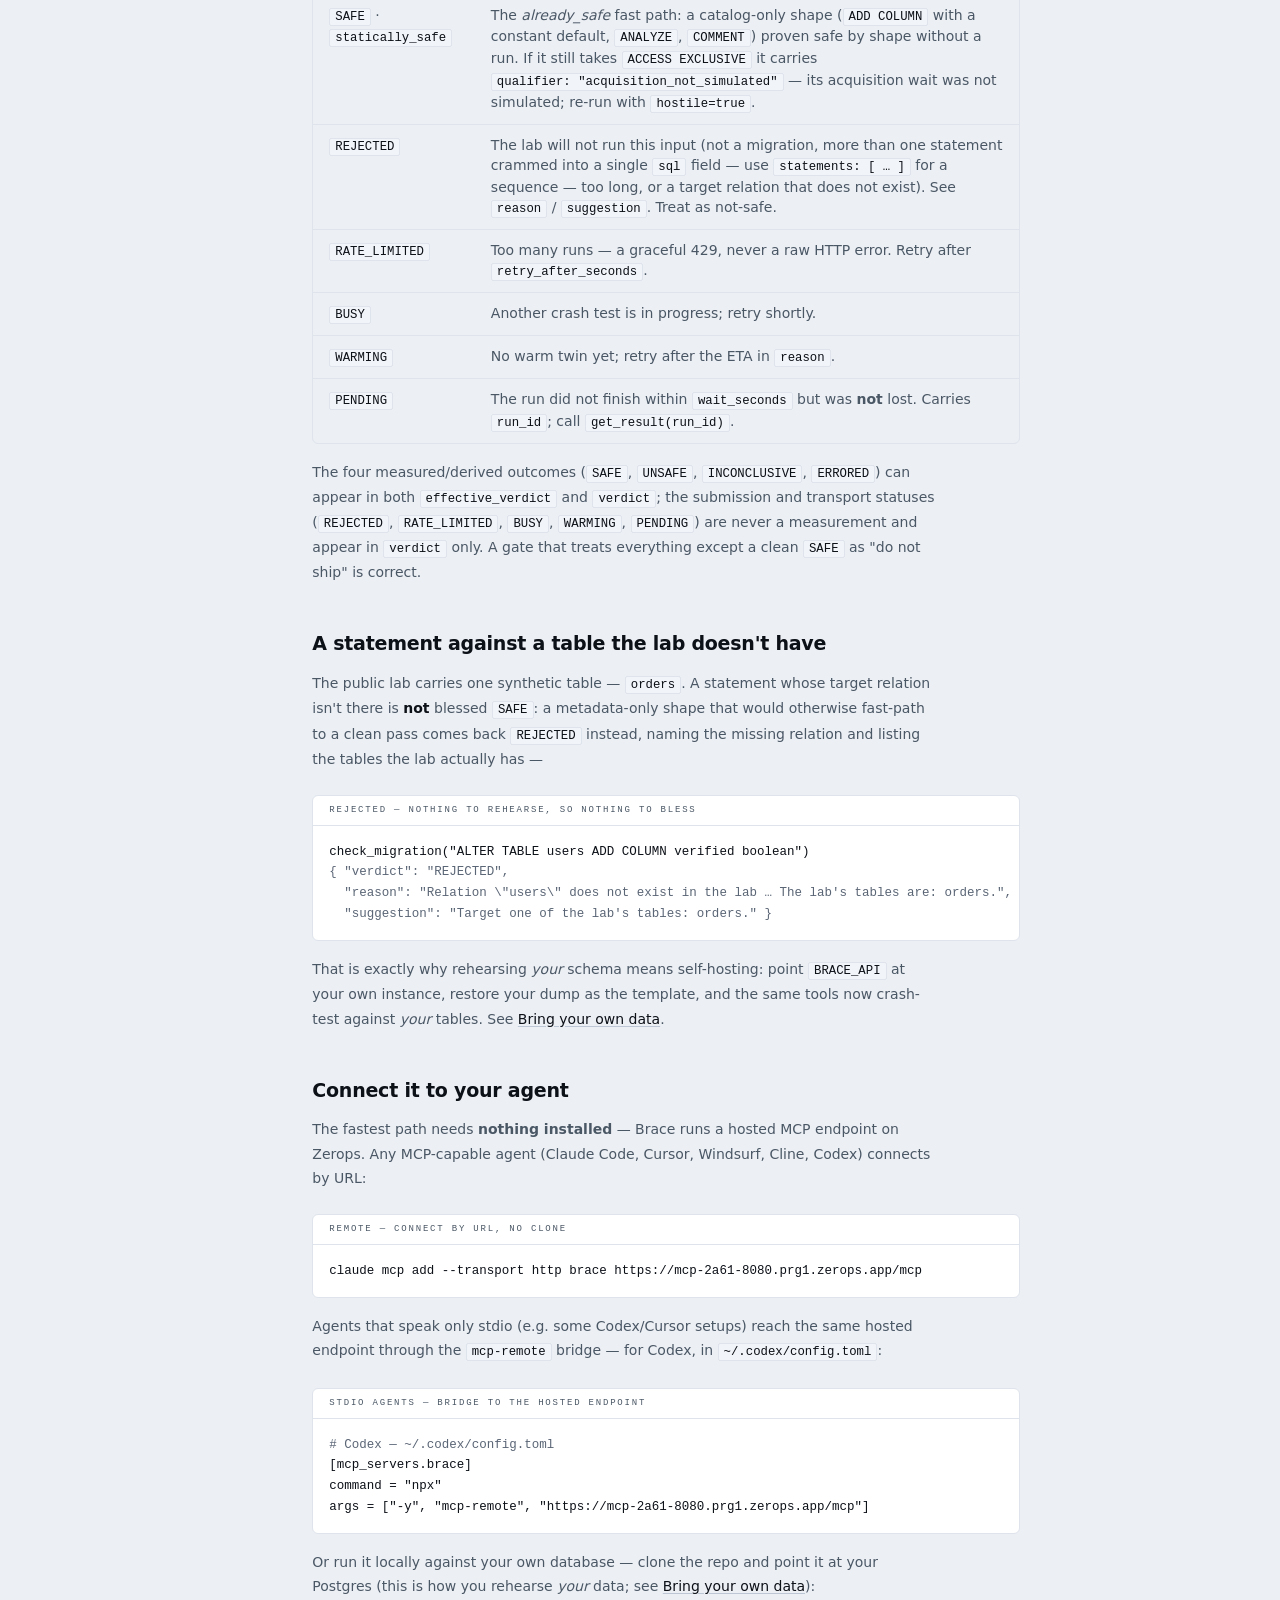
==== commit 870ddc24: "fix(docs): scrollspy highlighted the section above the target; DROP arrow overshot its box Scrollspy" ====
--- a/web/docs.html
+++ b/web/docs.html
@@ -223,8 +223,8 @@
           <text class="dg-t" x="499" y="72" text-anchor="middle" font-size="13">run + measure</text>
           <text class="dg-t--mono" x="499" y="90" text-anchor="middle" font-size="10.5">under live traffic</text>
           <!-- arrow 3 -->
-          <line class="dg-flow dg-flow--red" x1="578" y1="75" x2="628" y2="75"/>
-          <polygon class="dg-arrow dg-arrow--red" points="628,75 620,71 620,79"/>
+          <line class="dg-flow dg-flow--red" x1="576" y1="75" x2="589" y2="75"/>
+          <polygon class="dg-arrow dg-arrow--red" points="595,75 587,71 587,79"/>
           <!-- drop -->
           <rect class="dg-node dg-node--crash" x="596" y="46" width="78" height="58" rx="8"/>
           <text class="dg-t--red" x="635" y="72" text-anchor="middle" font-size="12">DROP</text>
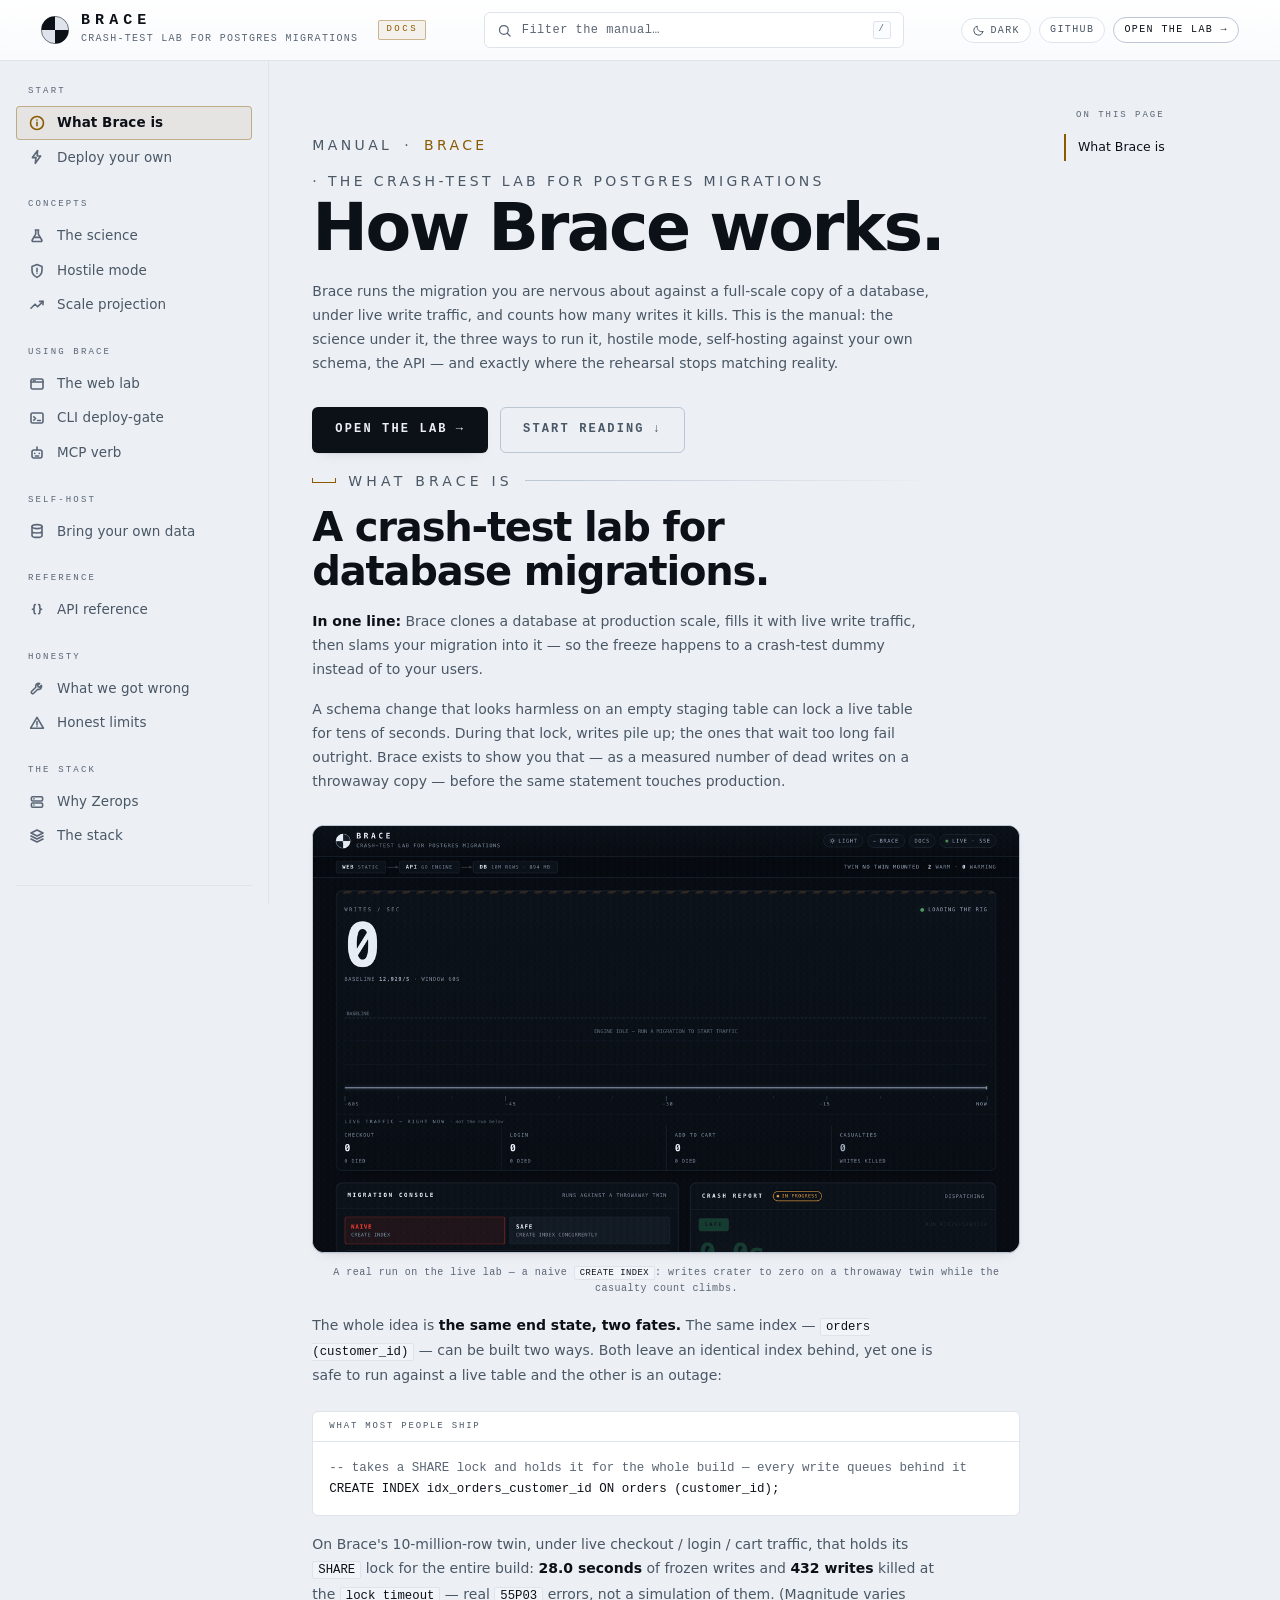
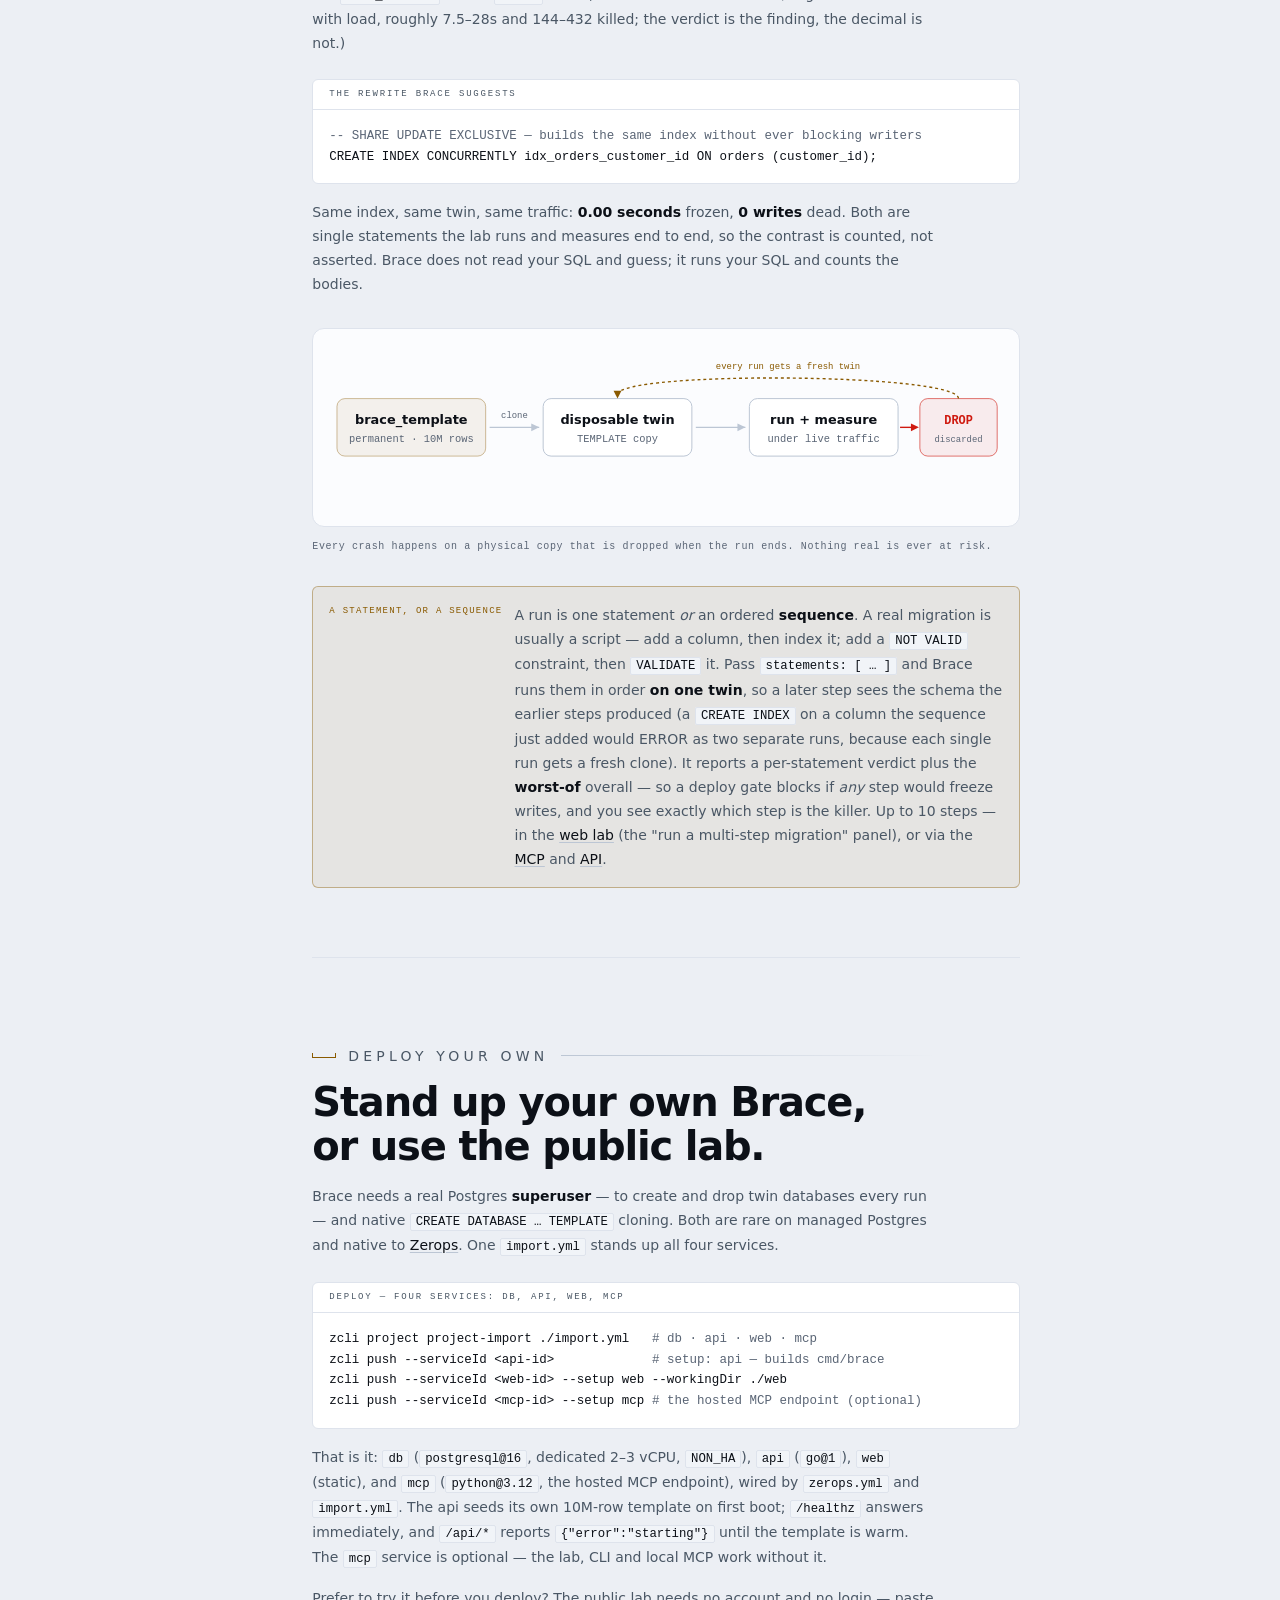
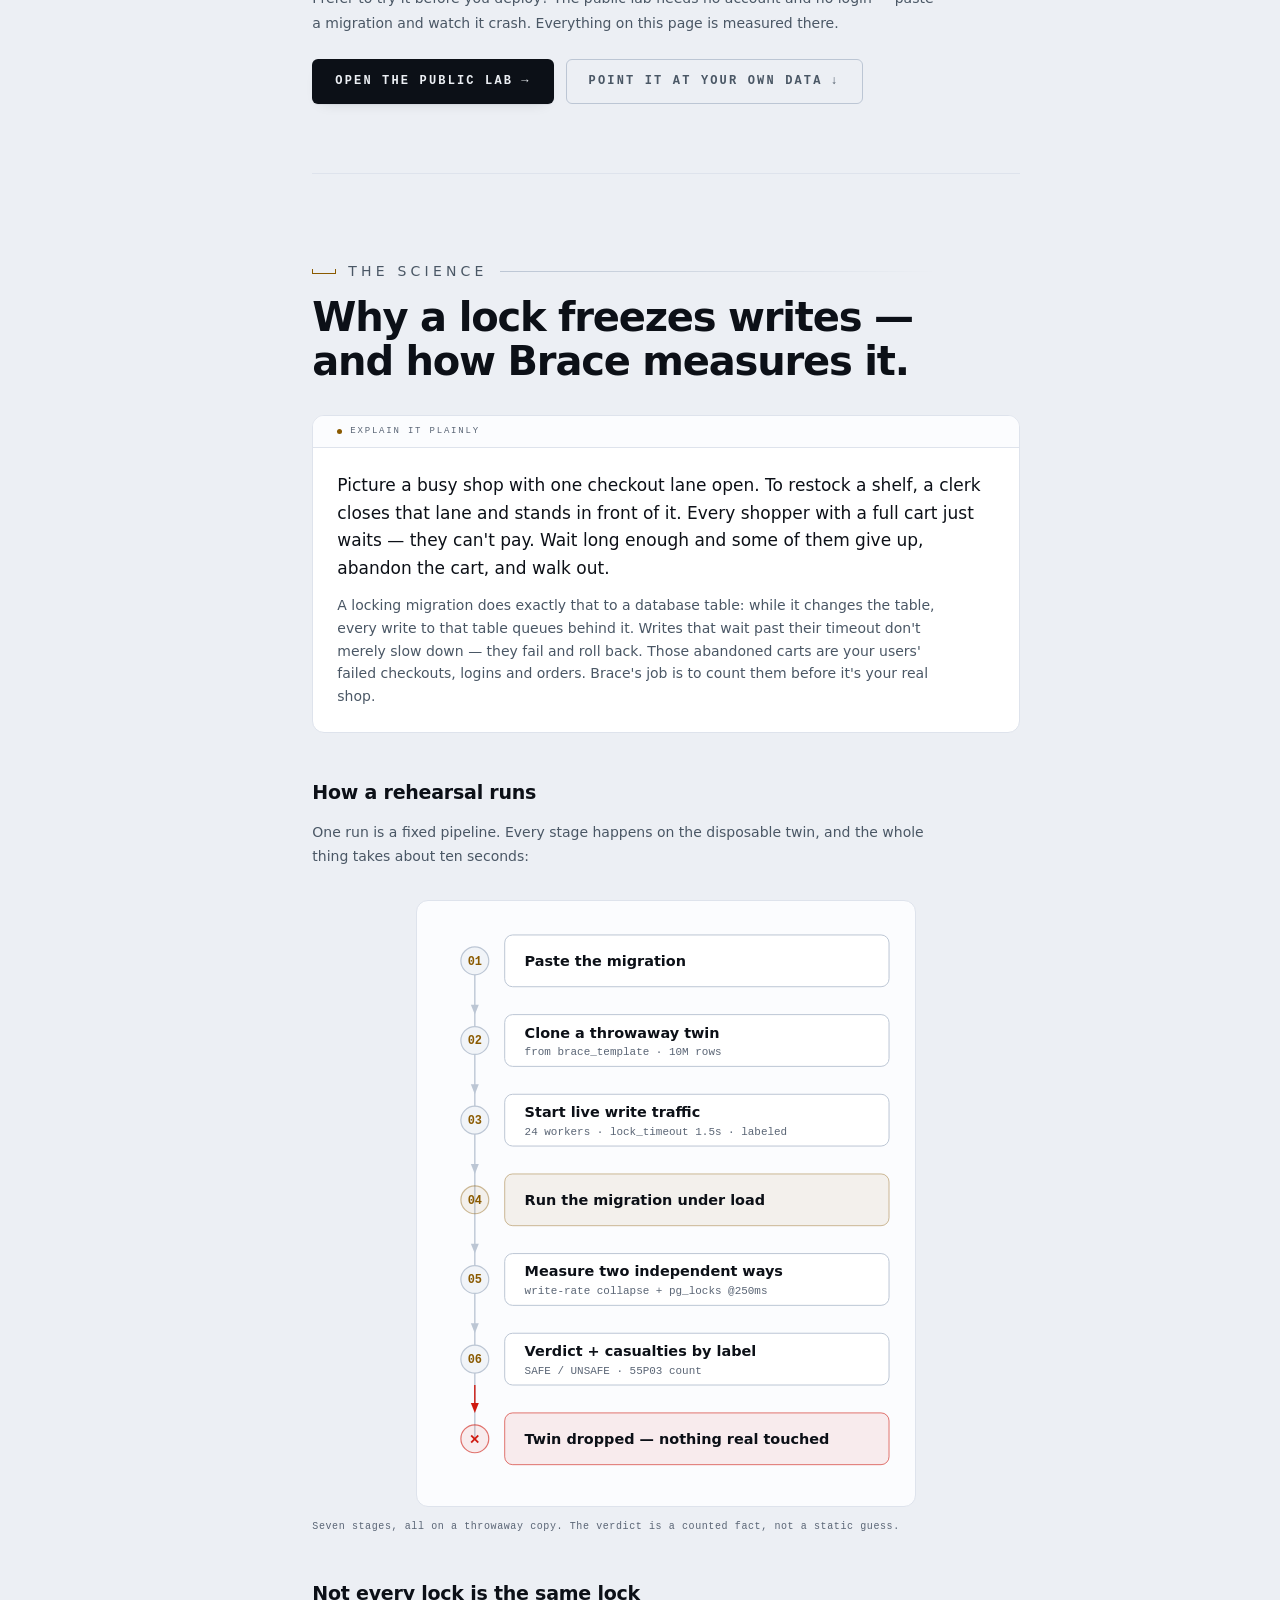
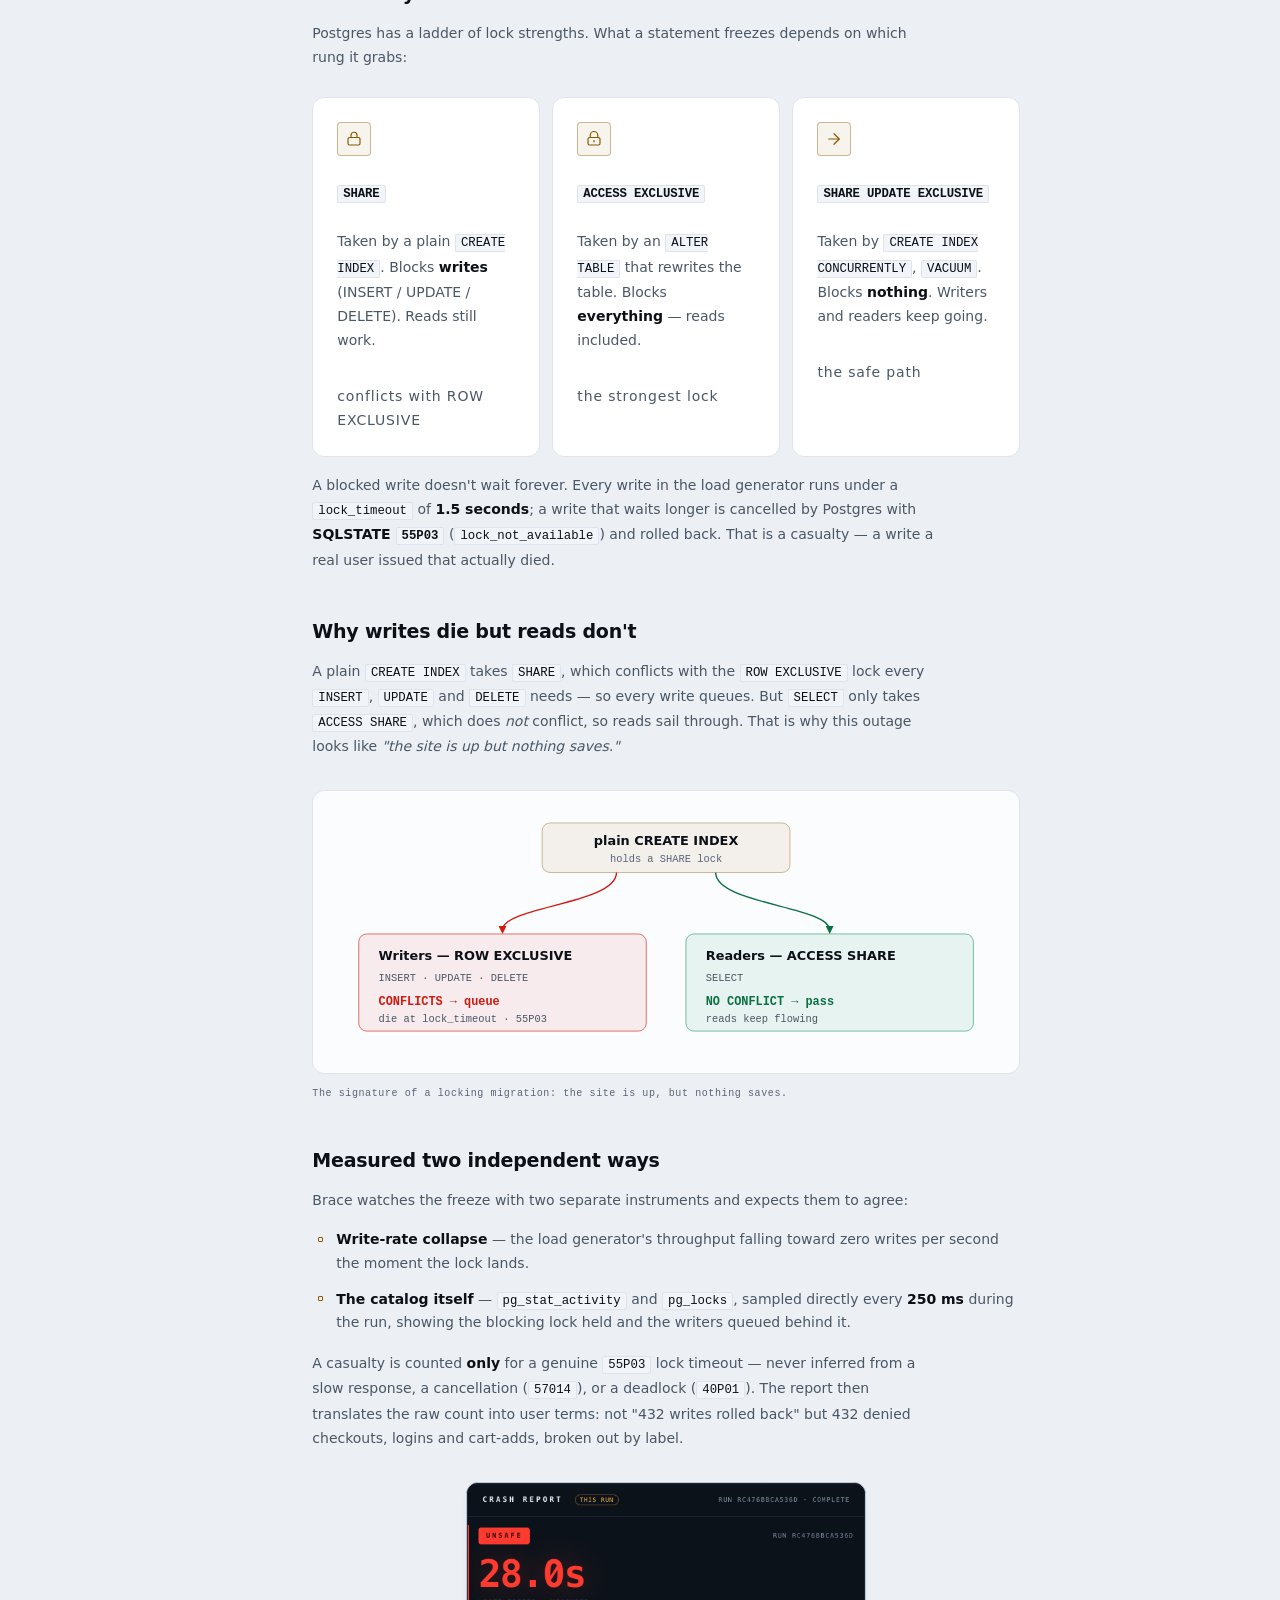
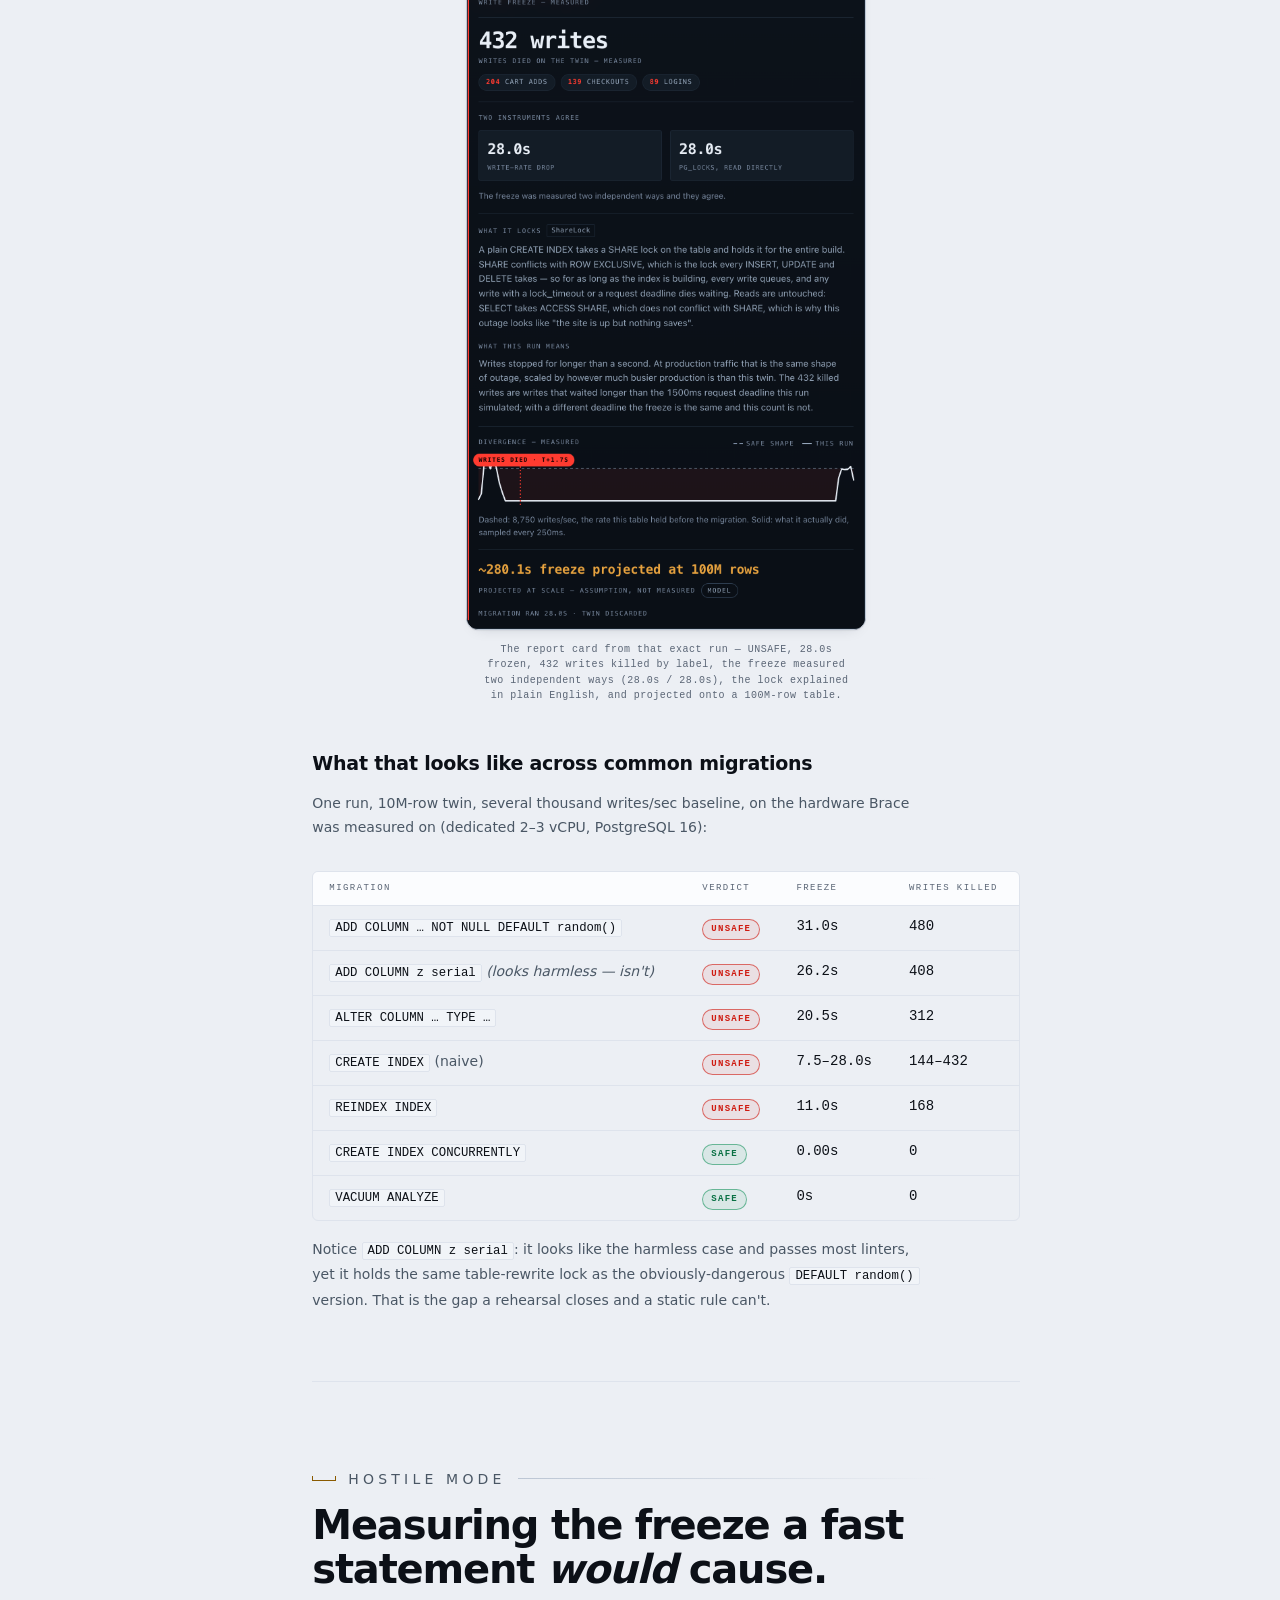
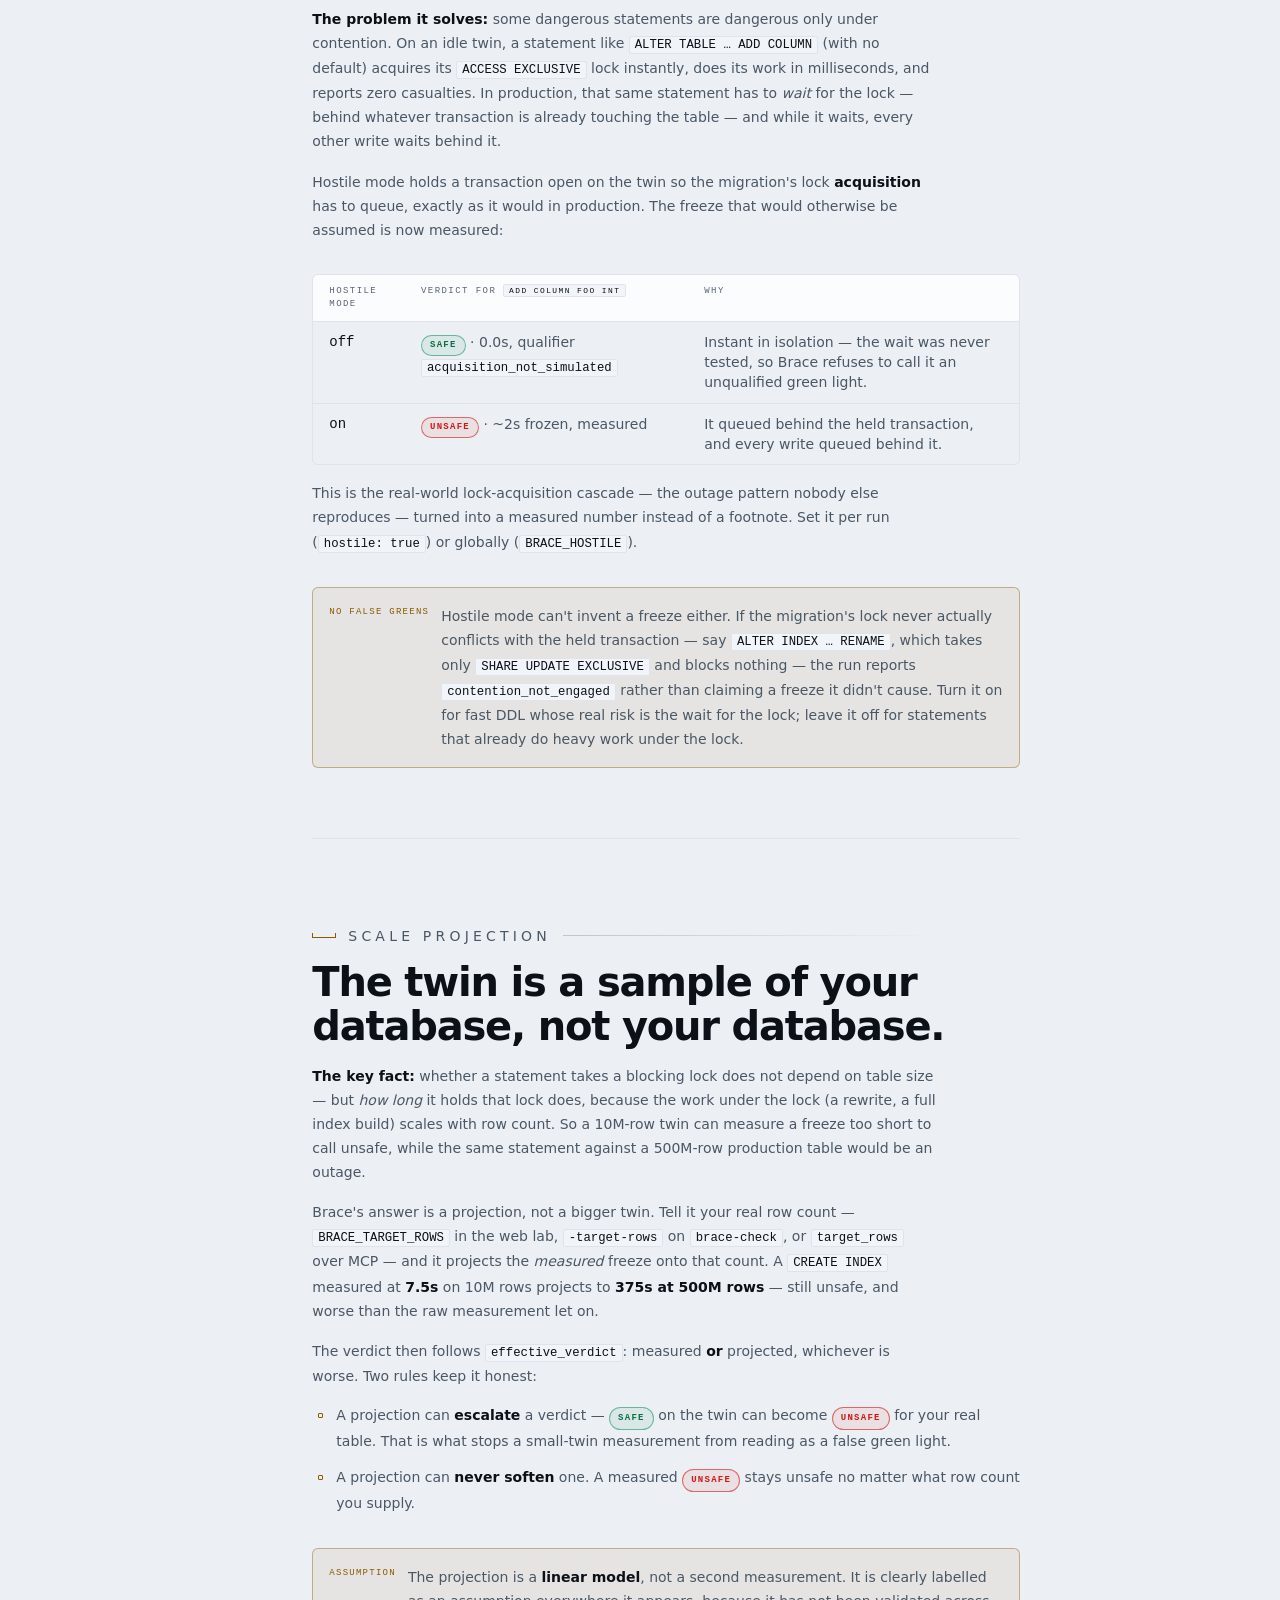
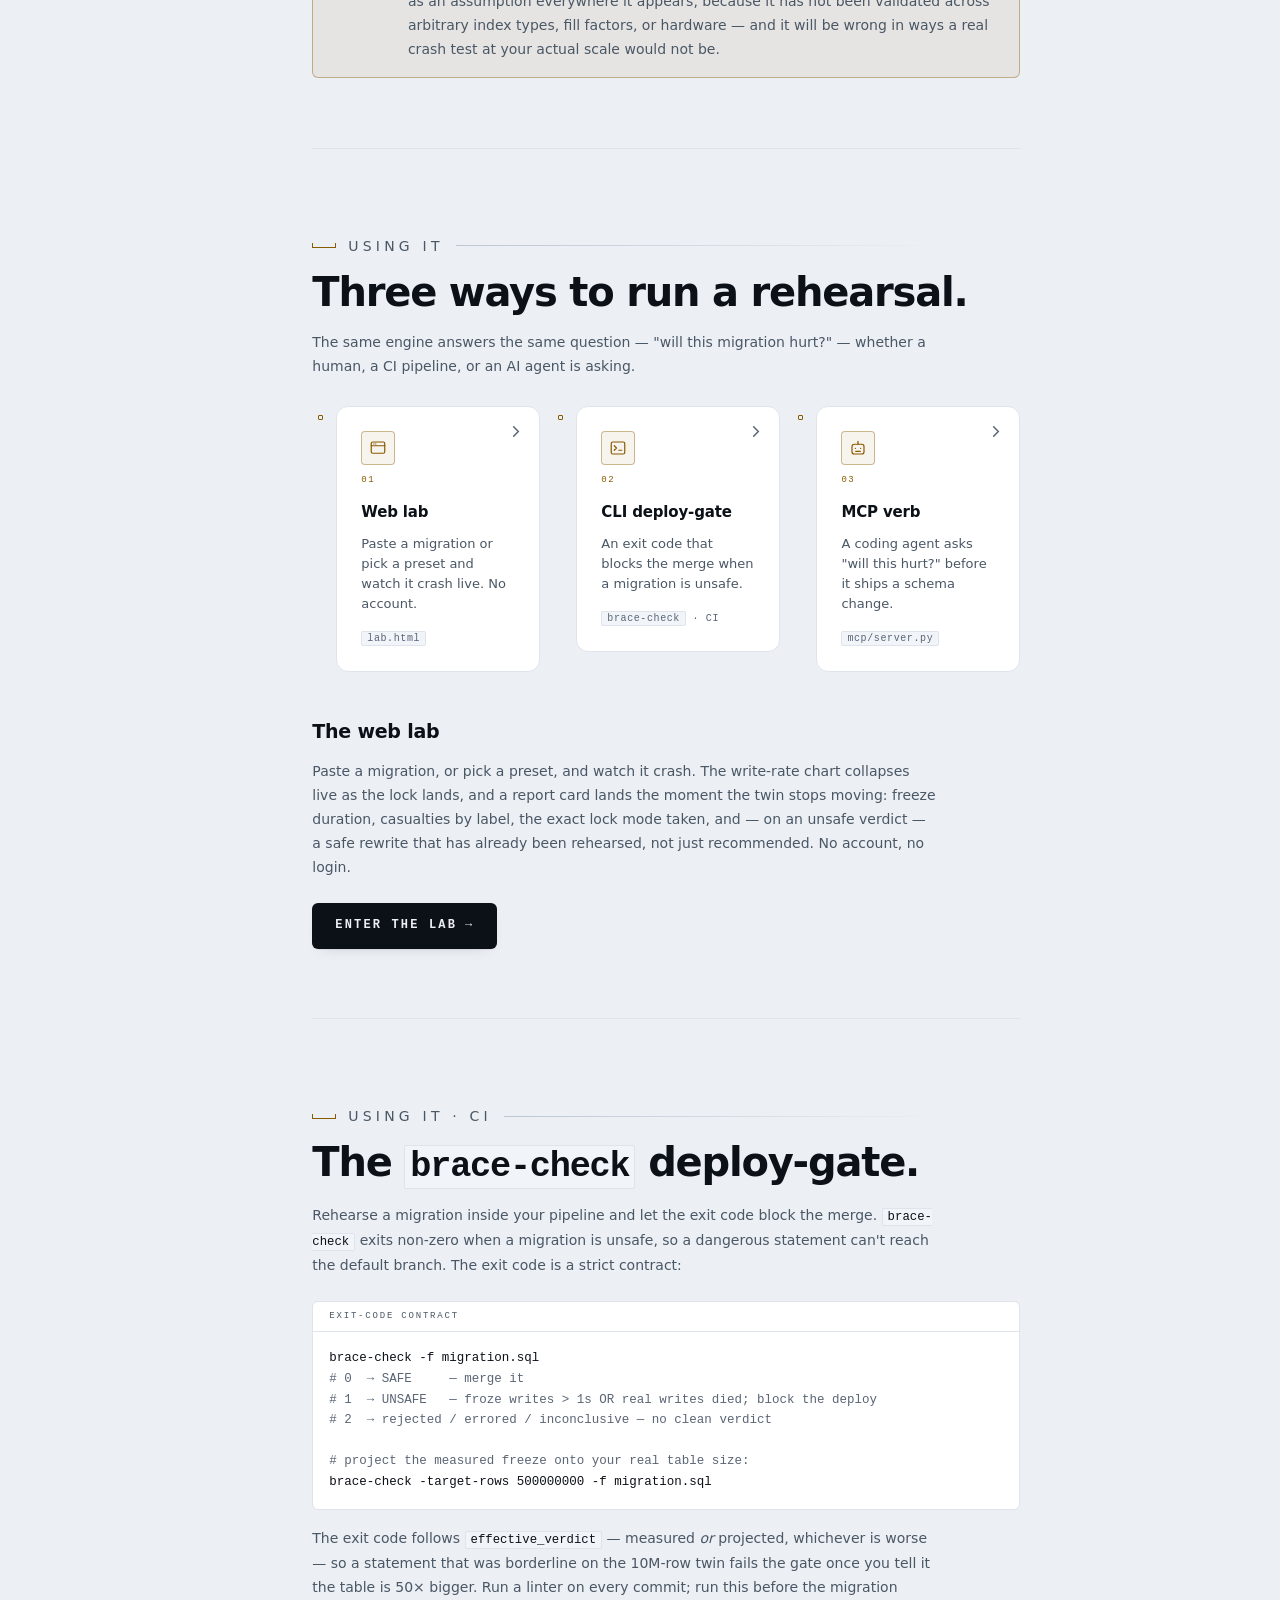
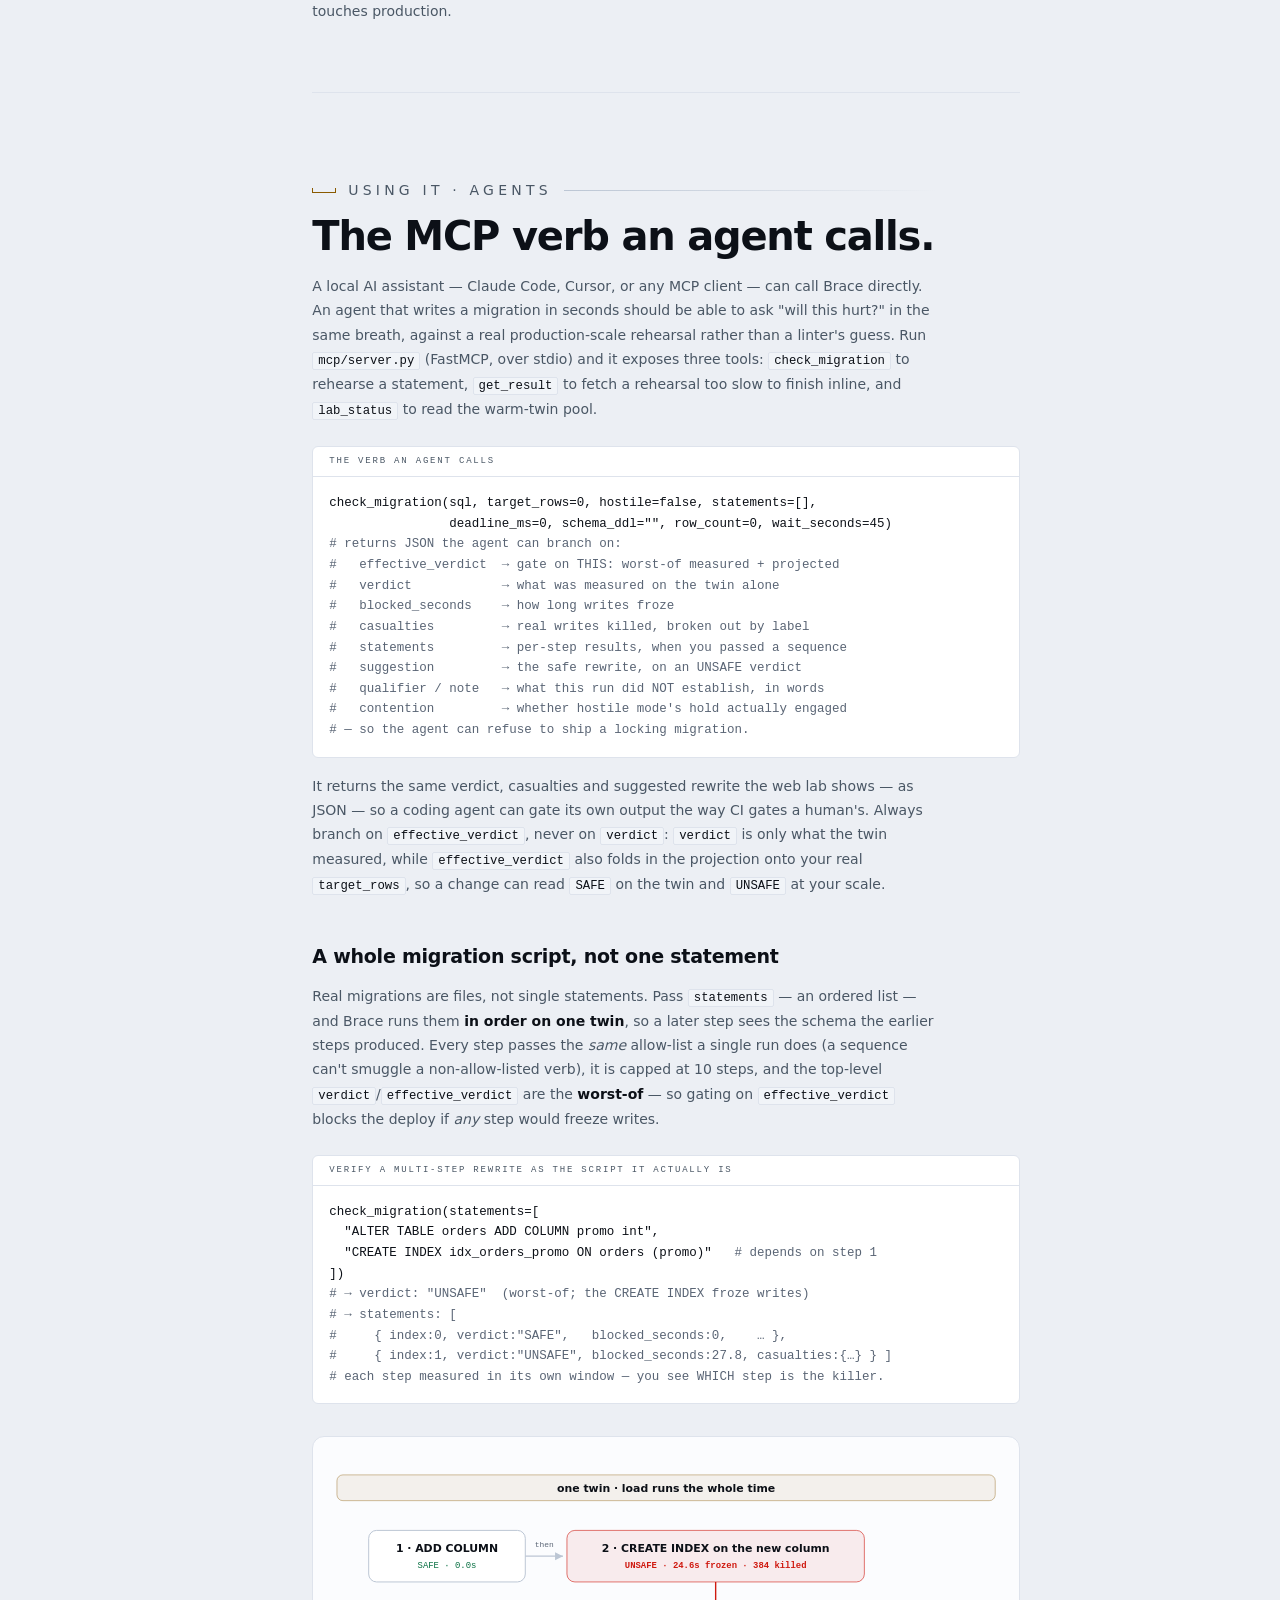
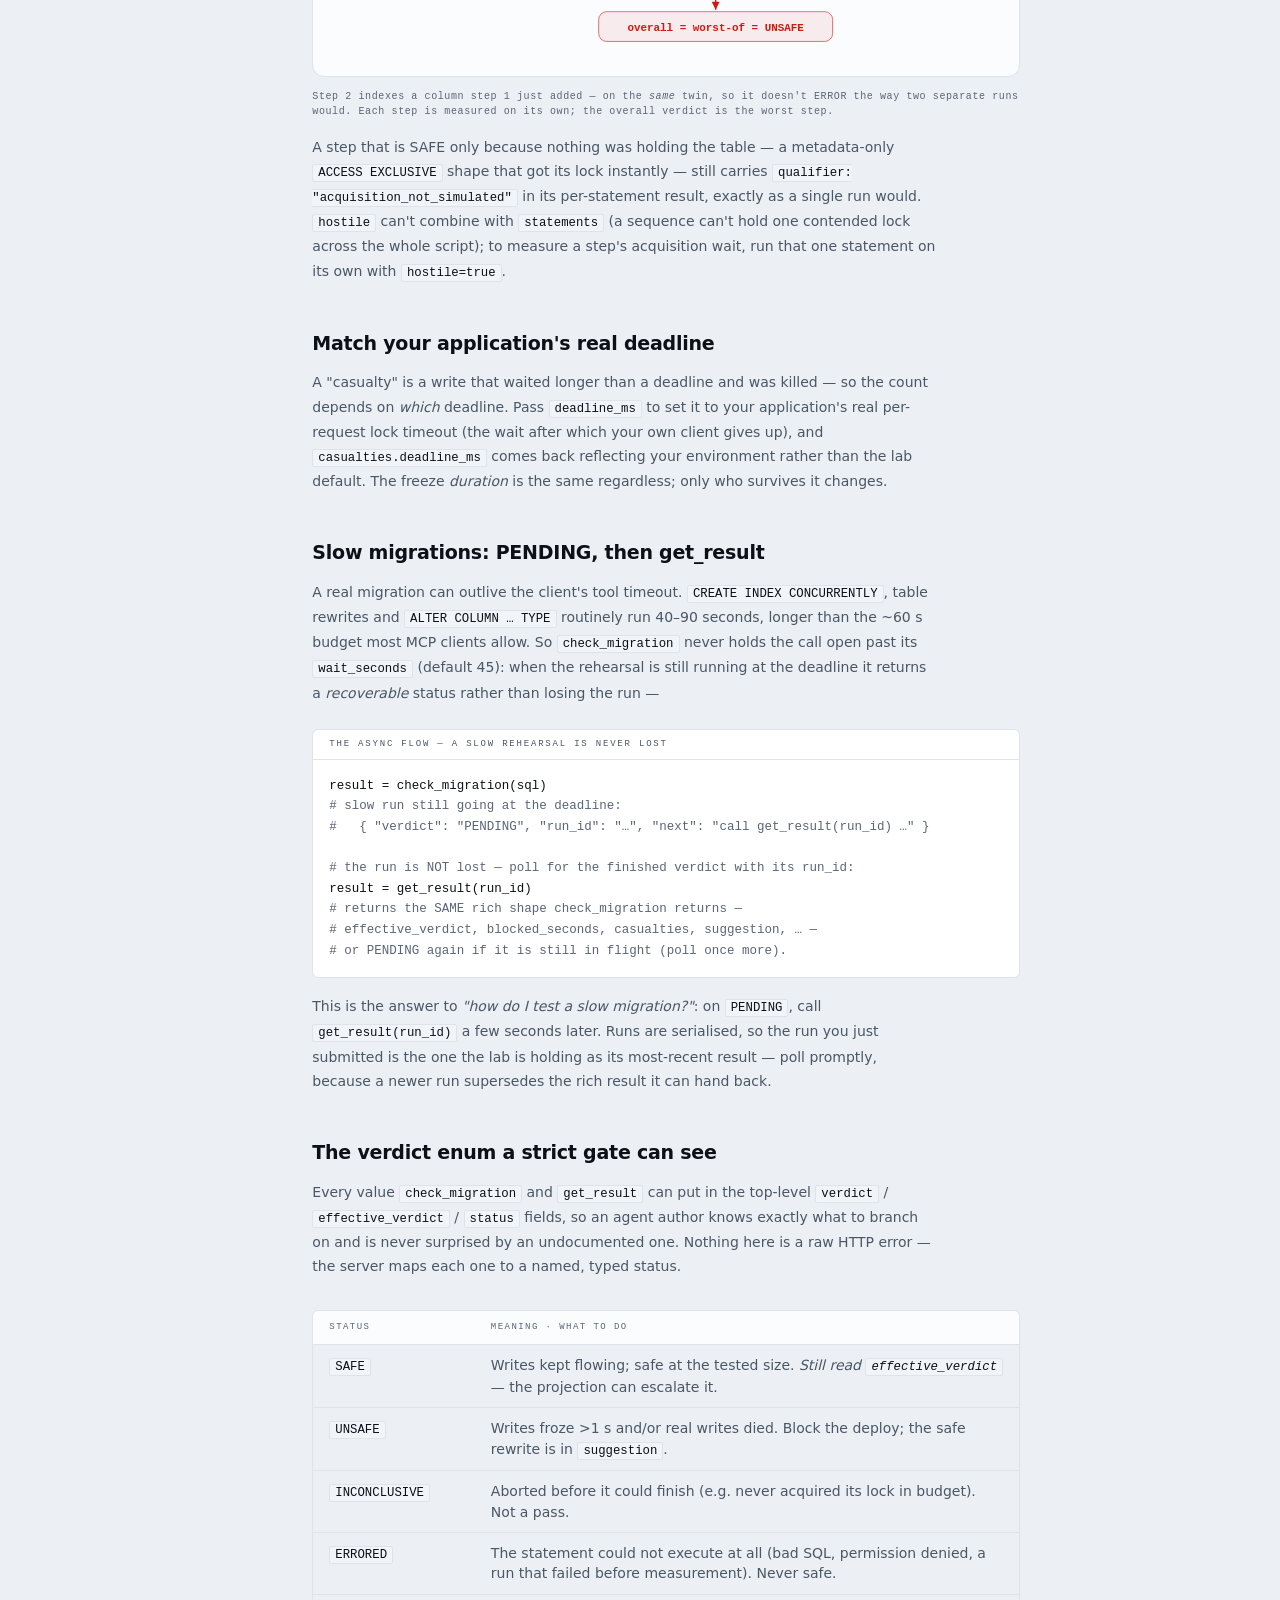
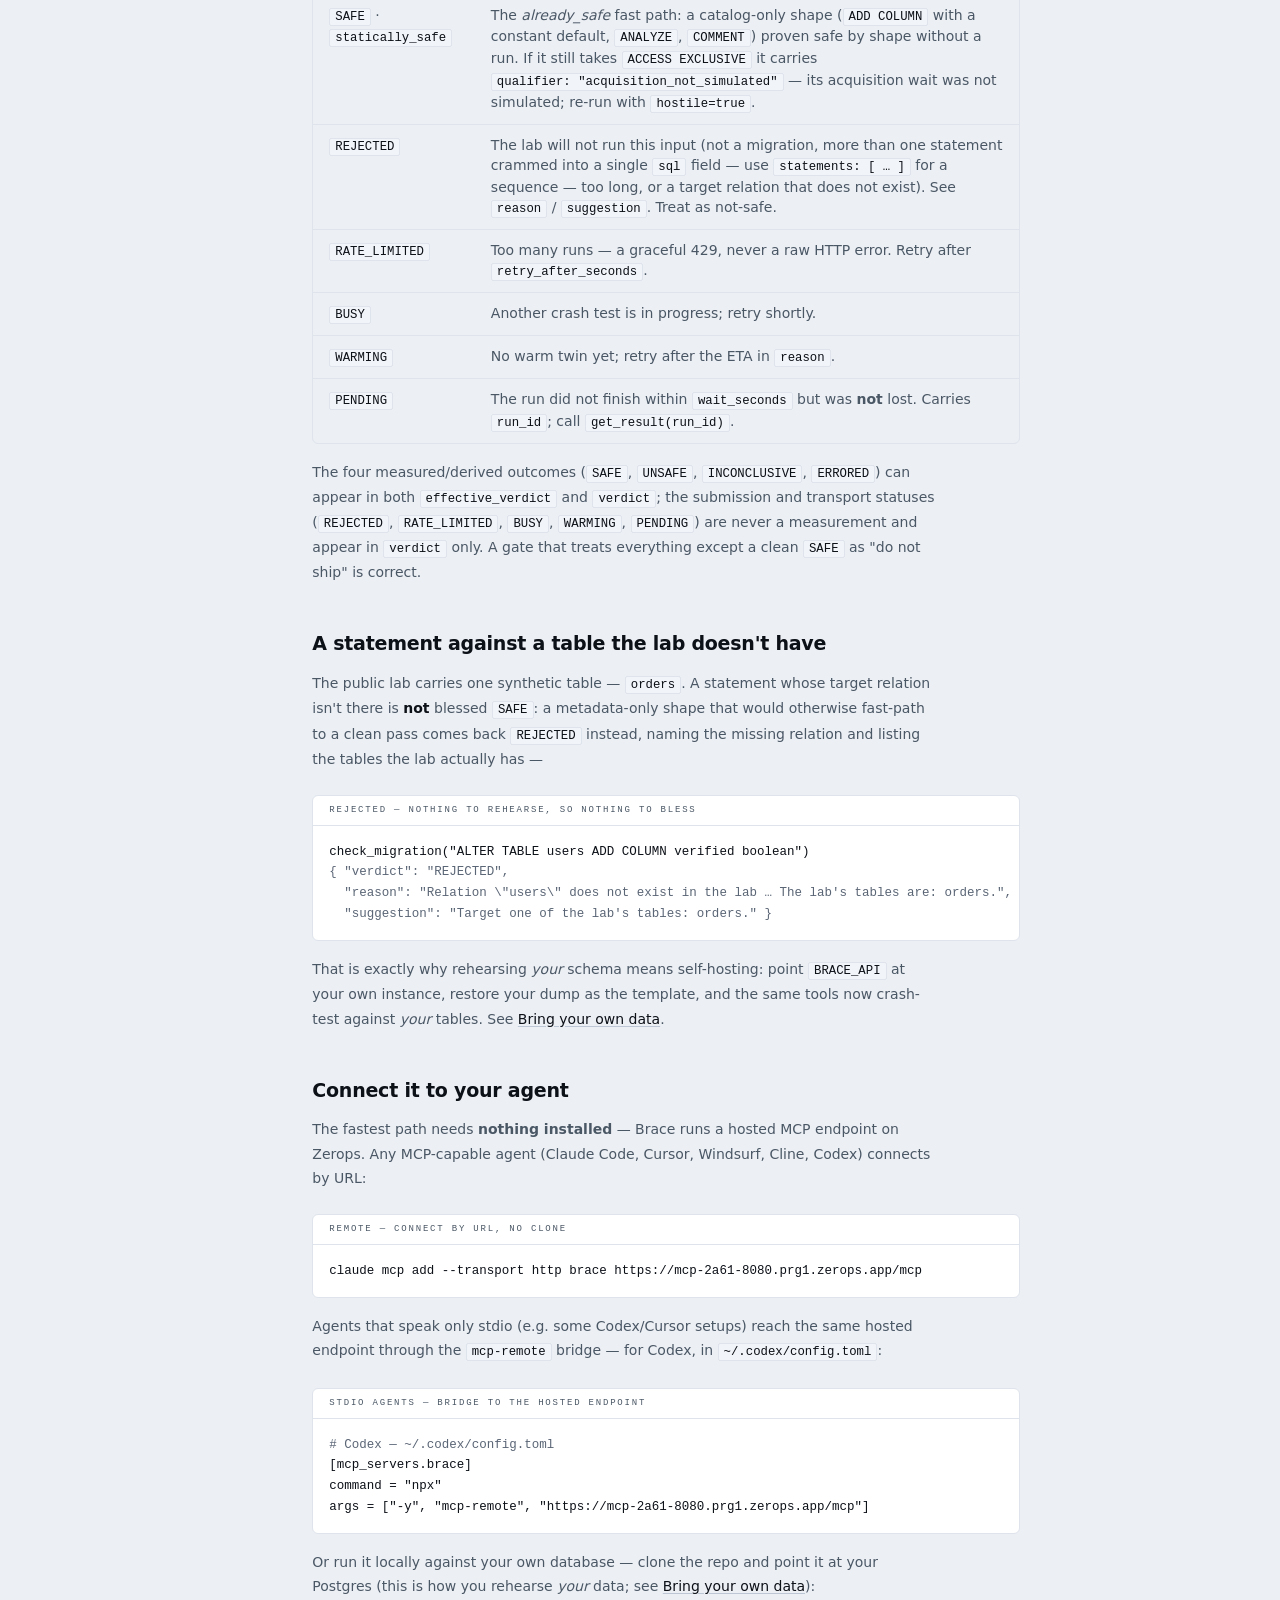
==== commit 44bdf9b1: "docs: order Why Zerops above The stack (nav + section order)" ====
--- a/web/docs.html
+++ b/web/docs.html
@@ -132,8 +132,8 @@
         <div class="navgroup">
           <p class="navgroup__label">The stack</p>
           <ul>
+            <li><a class="navlink" href="#zerops" data-nav><span class="navlink__ico"><svg viewBox="0 0 16 16" fill="none" stroke="currentColor" stroke-linecap="round" stroke-linejoin="round"><rect x="2.4" y="2.8" width="11.2" height="4.2" rx="1.2"/><rect x="2.4" y="9" width="11.2" height="4.2" rx="1.2"/><path d="M5 4.9h.01M5 11.1h.01"/></svg></span><span>Why Zerops</span></a></li>
             <li><a class="navlink" href="#stack" data-nav><span class="navlink__ico"><svg viewBox="0 0 16 16" fill="none" stroke="currentColor" stroke-linecap="round" stroke-linejoin="round"><path d="M8 2 2 5l6 3 6-3z"/><path d="M2 8l6 3 6-3M2 11l6 3 6-3"/></svg></span><span>The stack</span></a></li>
-            <li><a class="navlink" href="#zerops" data-nav><span class="navlink__ico"><svg viewBox="0 0 16 16" fill="none" stroke="currentColor" stroke-linecap="round" stroke-linejoin="round"><rect x="2.4" y="2.8" width="11.2" height="4.2" rx="1.2"/><rect x="2.4" y="9" width="11.2" height="4.2" rx="1.2"/><path d="M5 4.9h.01M5 11.1h.01"/></svg></span><span>Why Zerops</span></a></li>
           </ul>
         </div>
         <p class="nav-empty">No section matches that.</p>
@@ -894,6 +894,49 @@
     </section>
 
     <!-- ══ 12 · WHY ZEROPS ══════════════════════════════════════ -->
+    <section class="doc-sec reveal" id="zerops" data-title="Why Zerops">
+      <p class="eyebrow">Architecture · Why Zerops</p>
+      <h2>What Brace needs from its infrastructure — and how Zerops provides it.</h2>
+
+      <p><strong class="lead-in">The hard requirement:</strong> Brace needs a Postgres it is <strong>superuser</strong> on. It creates and drops databases on every single run and clones them with native <code>CREATE DATABASE … TEMPLATE</code> — and most managed Postgres offerings allow neither (no superuser, no arbitrary <code>CREATE DATABASE</code>, no <code>TEMPLATE</code> from a live db). <a href="https://zerops.io" target="_blank" rel="noopener noreferrer">Zerops</a> gives you a real Postgres you own, not a locked-down slice — which is the one thing that makes the whole twin mechanism possible.</p>
+
+      <h3>The four services</h3>
+      <p>Brace is not one box; it is four Zerops services stood up from a single <code>import.yml</code>, each doing one job:</p>
+      <div class="doc-tablewrap">
+        <table class="doc-table">
+          <thead><tr><th>Service</th><th>Runtime</th><th>Job</th></tr></thead>
+          <tbody>
+            <tr><td><code>api</code></td><td>Go (<code>go@1</code>)</td><td>The engine. Clones the twin, drives the labelled load, runs the migration, watches <code>pg_locks</code>, computes the verdict, streams SSE.</td></tr>
+            <tr><td><code>web</code></td><td>static</td><td>The dashboard and this manual — plain HTML/CSS/JS, no build step, served straight off Zerops' static runtime.</td></tr>
+            <tr><td><code>mcp</code></td><td>Python (<code>python@3.12</code>)</td><td>The hosted <a href="#mcp">MCP endpoint</a> (FastMCP over streamable HTTP). A thin client that turns an agent's <code>check_migration</code> call into an <code>api</code> request over the private network.</td></tr>
+            <tr><td><code>db</code></td><td>PostgreSQL 16</td><td>The lab's Postgres, on <strong>dedicated vCPU</strong>. Holds the seeded template and every throwaway twin.</td></tr>
+          </tbody>
+        </table>
+      </div>
+
+      <h3>The private network is the security boundary</h3>
+      <p>The services talk over Zerops' <strong>private network</strong>, and that is not a convenience — it is the security model. The <code>db</code> is never exposed publicly; the superuser DSN lives only inside the project and is never in git. The <code>mcp</code> service reaches the engine at <code>http://api:8080</code> by service name, so the endpoint a stranger's agent connects to has no path to the database except through the same allow-listed, rate-limited engine a browser hits. The role boundary does the rest: your SQL runs as <code>brace_migrator</code> and load as <code>brace_traffic</code>, both <code>NOSUPERUSER</code> — see <a href="#byod">the self-host security notes</a>.</p>
+
+      <h3>Why the database has dedicated vCPU</h3>
+      <p>This is the one place the $65 credit is deliberately spent, and it is load-bearing for the demo. The naive run wants <em>high</em> write load so the freeze is punchy; but <code>CREATE INDEX CONCURRENTLY</code> does two full heap scans, and on a shared core those scans starve the writers — the "safe" line sags under the very load that makes the naive line dramatic. Give <code>db</code> its own 2–3 vCPU and the concurrent build has a core the writers aren't fighting for: the naive run still craters and the safe run stays <em>flat under the same load</em>. The whole naive-vs-safe contrast — the money shot — depends on this.</p>
+
+      <h3>The twin lifecycle Zerops makes cheap</h3>
+      <p>Because Brace owns the Postgres, the twin mechanism is native and fast: a permanent <code>brace_template</code> (seeded, <code>ALLOW_CONNECTIONS false</code> so a stray connection can never block a clone) is copied with <code>CREATE DATABASE … TEMPLATE</code> in well under a second, kept in a small <strong>warm pool</strong> so a run starts instantly, and torn down with <code>DROP DATABASE … WITH (FORCE)</code> the moment it finishes. Orphaned twins from a crashed run are swept on startup. Every crash happens on a physical copy that is dropped when the run ends — nothing real is ever at risk.</p>
+
+      <h3>What building on Zerops actually cost — honestly</h3>
+      <p>Two real edges, because a stack page that only lists wins isn't a stack page:</p>
+      <ul>
+        <li>The platform proxy turned the MCP's <code>POST /mcp/</code> into a <code>307 → GET /mcp</code> and broke the streamable-HTTP handshake. The fix is an ASGI path-normalising wrapper that serves both <code>/mcp</code> and <code>/mcp/</code> directly — so the remote endpoint works whether or not the client sends the trailing slash.</li>
+        <li>A service isn't reachable on its public subdomain until subdomain access is explicitly enabled (<code>zcli service enable-subdomain</code>); the private-network name works immediately, the public URL needs that one extra step. Worth knowing before you go looking for a URL that isn't on yet.</li>
+      </ul>
+      <p>Deploys are per-service and scriptable — <code>zcli push --serviceId … --setup &lt;name&gt;</code> — which is what made a fix→deploy→verify loop tight enough to iterate on all weekend. The one trap: the engine and the MCP are <em>separate</em> services, so an engine fix isn't live for agents until <strong>both</strong> <code>api</code> and <code>mcp</code> are redeployed.</p>
+
+      <div class="callout">
+        <span class="callout__mark">easy here, not trapped here</span>
+        <p>None of this is proprietary. Brace is standard Go, static assets, Python and PostgreSQL 16 with no vendor APIs, so it runs anywhere those do — a single <code>import.yml</code> stands up all four services, which is exactly what makes <a href="#byod">bring-your-own-data</a> a two-variable change instead of a fork. Zerops is where Brace is <em>easy</em>, not where it is <em>locked in</em>.</p>
+      </div>
+    </section>
+
     <!-- ══ THE STACK — AND WHY ═════════════════════════════════ -->
     <section class="doc-sec reveal" id="stack" data-title="The stack">
       <p class="eyebrow">The stack · and why</p>
@@ -963,49 +1006,6 @@
       </div>
     </section>
 
-    <section class="doc-sec reveal" id="zerops" data-title="Why Zerops">
-      <p class="eyebrow">Architecture · Why Zerops</p>
-      <h2>What Brace needs from its infrastructure — and how Zerops provides it.</h2>
-
-      <p><strong class="lead-in">The hard requirement:</strong> Brace needs a Postgres it is <strong>superuser</strong> on. It creates and drops databases on every single run and clones them with native <code>CREATE DATABASE … TEMPLATE</code> — and most managed Postgres offerings allow neither (no superuser, no arbitrary <code>CREATE DATABASE</code>, no <code>TEMPLATE</code> from a live db). <a href="https://zerops.io" target="_blank" rel="noopener noreferrer">Zerops</a> gives you a real Postgres you own, not a locked-down slice — which is the one thing that makes the whole twin mechanism possible.</p>
-
-      <h3>The four services</h3>
-      <p>Brace is not one box; it is four Zerops services stood up from a single <code>import.yml</code>, each doing one job:</p>
-      <div class="doc-tablewrap">
-        <table class="doc-table">
-          <thead><tr><th>Service</th><th>Runtime</th><th>Job</th></tr></thead>
-          <tbody>
-            <tr><td><code>api</code></td><td>Go (<code>go@1</code>)</td><td>The engine. Clones the twin, drives the labelled load, runs the migration, watches <code>pg_locks</code>, computes the verdict, streams SSE.</td></tr>
-            <tr><td><code>web</code></td><td>static</td><td>The dashboard and this manual — plain HTML/CSS/JS, no build step, served straight off Zerops' static runtime.</td></tr>
-            <tr><td><code>mcp</code></td><td>Python (<code>python@3.12</code>)</td><td>The hosted <a href="#mcp">MCP endpoint</a> (FastMCP over streamable HTTP). A thin client that turns an agent's <code>check_migration</code> call into an <code>api</code> request over the private network.</td></tr>
-            <tr><td><code>db</code></td><td>PostgreSQL 16</td><td>The lab's Postgres, on <strong>dedicated vCPU</strong>. Holds the seeded template and every throwaway twin.</td></tr>
-          </tbody>
-        </table>
-      </div>
-
-      <h3>The private network is the security boundary</h3>
-      <p>The services talk over Zerops' <strong>private network</strong>, and that is not a convenience — it is the security model. The <code>db</code> is never exposed publicly; the superuser DSN lives only inside the project and is never in git. The <code>mcp</code> service reaches the engine at <code>http://api:8080</code> by service name, so the endpoint a stranger's agent connects to has no path to the database except through the same allow-listed, rate-limited engine a browser hits. The role boundary does the rest: your SQL runs as <code>brace_migrator</code> and load as <code>brace_traffic</code>, both <code>NOSUPERUSER</code> — see <a href="#byod">the self-host security notes</a>.</p>
-
-      <h3>Why the database has dedicated vCPU</h3>
-      <p>This is the one place the $65 credit is deliberately spent, and it is load-bearing for the demo. The naive run wants <em>high</em> write load so the freeze is punchy; but <code>CREATE INDEX CONCURRENTLY</code> does two full heap scans, and on a shared core those scans starve the writers — the "safe" line sags under the very load that makes the naive line dramatic. Give <code>db</code> its own 2–3 vCPU and the concurrent build has a core the writers aren't fighting for: the naive run still craters and the safe run stays <em>flat under the same load</em>. The whole naive-vs-safe contrast — the money shot — depends on this.</p>
-
-      <h3>The twin lifecycle Zerops makes cheap</h3>
-      <p>Because Brace owns the Postgres, the twin mechanism is native and fast: a permanent <code>brace_template</code> (seeded, <code>ALLOW_CONNECTIONS false</code> so a stray connection can never block a clone) is copied with <code>CREATE DATABASE … TEMPLATE</code> in well under a second, kept in a small <strong>warm pool</strong> so a run starts instantly, and torn down with <code>DROP DATABASE … WITH (FORCE)</code> the moment it finishes. Orphaned twins from a crashed run are swept on startup. Every crash happens on a physical copy that is dropped when the run ends — nothing real is ever at risk.</p>
-
-      <h3>What building on Zerops actually cost — honestly</h3>
-      <p>Two real edges, because a stack page that only lists wins isn't a stack page:</p>
-      <ul>
-        <li>The platform proxy turned the MCP's <code>POST /mcp/</code> into a <code>307 → GET /mcp</code> and broke the streamable-HTTP handshake. The fix is an ASGI path-normalising wrapper that serves both <code>/mcp</code> and <code>/mcp/</code> directly — so the remote endpoint works whether or not the client sends the trailing slash.</li>
-        <li>A service isn't reachable on its public subdomain until subdomain access is explicitly enabled (<code>zcli service enable-subdomain</code>); the private-network name works immediately, the public URL needs that one extra step. Worth knowing before you go looking for a URL that isn't on yet.</li>
-      </ul>
-      <p>Deploys are per-service and scriptable — <code>zcli push --serviceId … --setup &lt;name&gt;</code> — which is what made a fix→deploy→verify loop tight enough to iterate on all weekend. The one trap: the engine and the MCP are <em>separate</em> services, so an engine fix isn't live for agents until <strong>both</strong> <code>api</code> and <code>mcp</code> are redeployed.</p>
-
-      <div class="callout">
-        <span class="callout__mark">easy here, not trapped here</span>
-        <p>None of this is proprietary. Brace is standard Go, static assets, Python and PostgreSQL 16 with no vendor APIs, so it runs anywhere those do — a single <code>import.yml</code> stands up all four services, which is exactly what makes <a href="#byod">bring-your-own-data</a> a two-variable change instead of a fork. Zerops is where Brace is <em>easy</em>, not where it is <em>locked in</em>.</p>
-      </div>
-    </section>
-
     <!-- close -->
     <section class="docclose reveal">
       <h2>Bring your own migration.</h2>
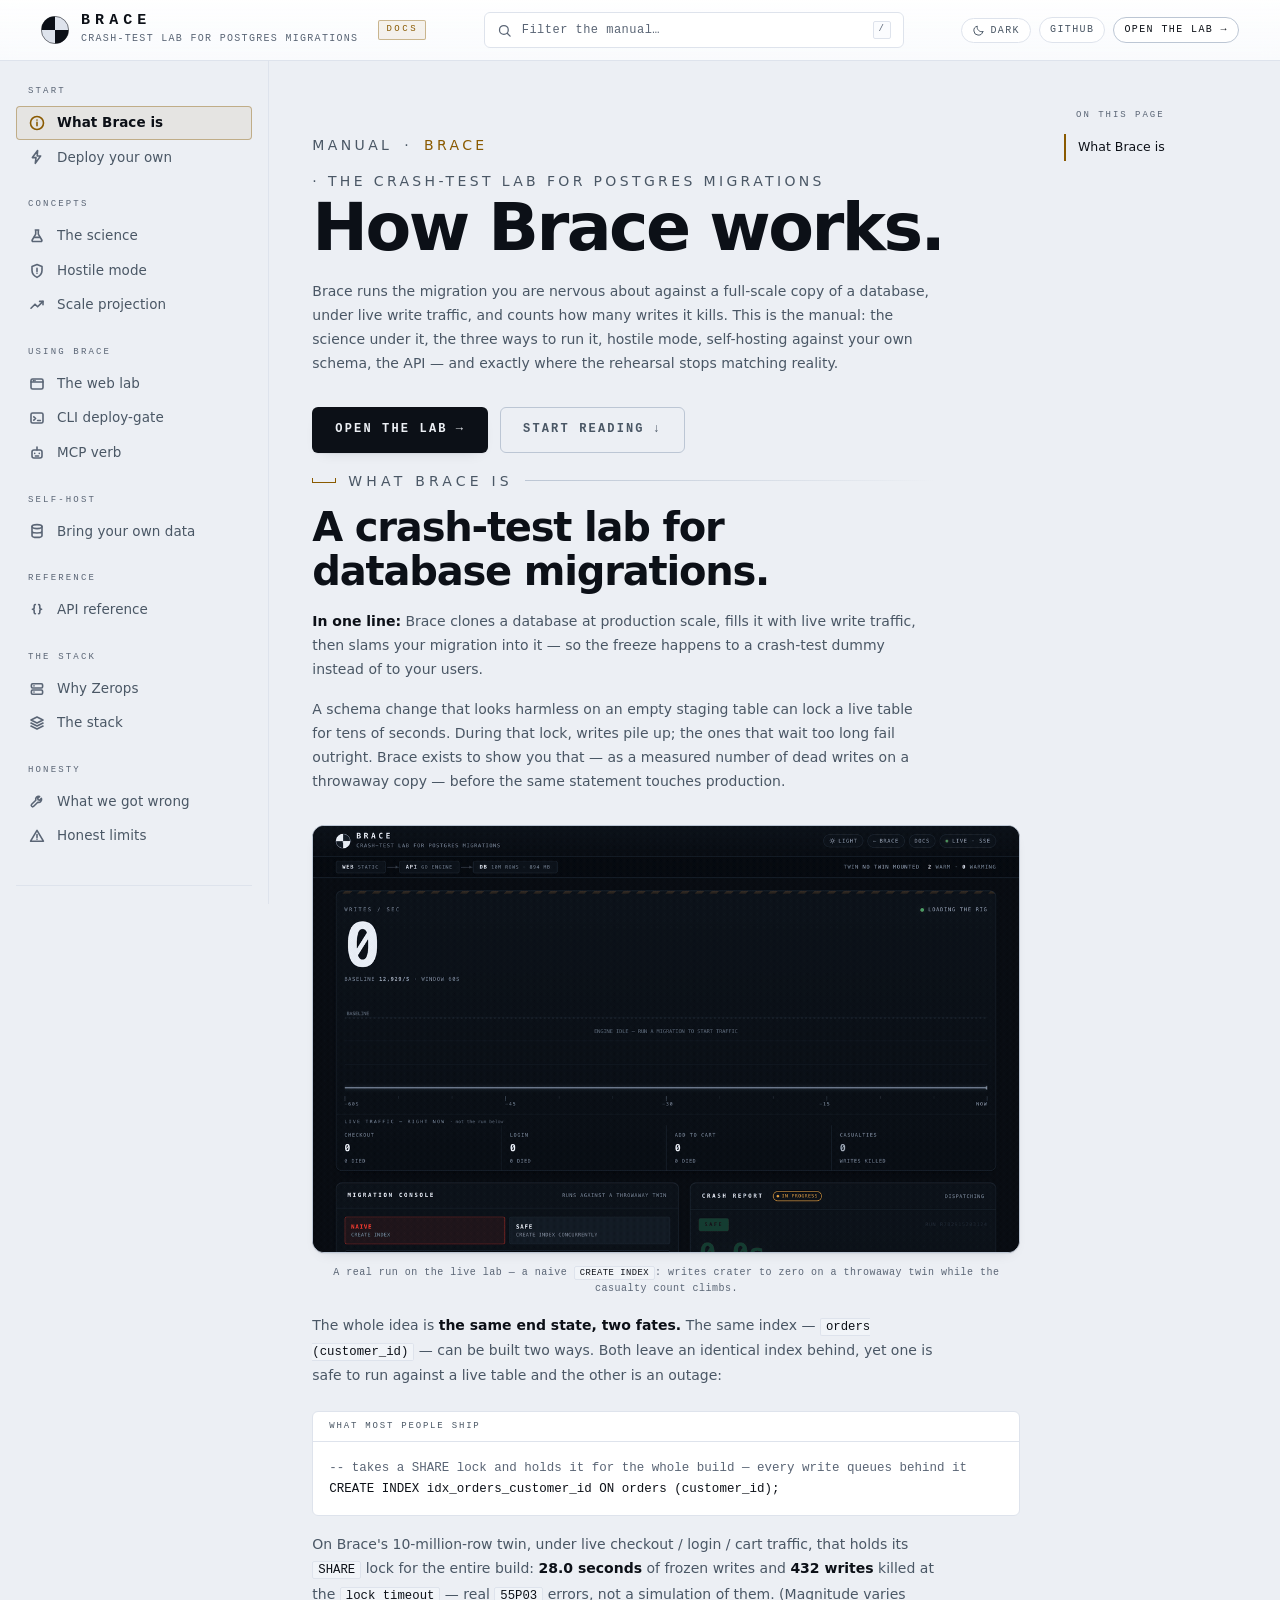
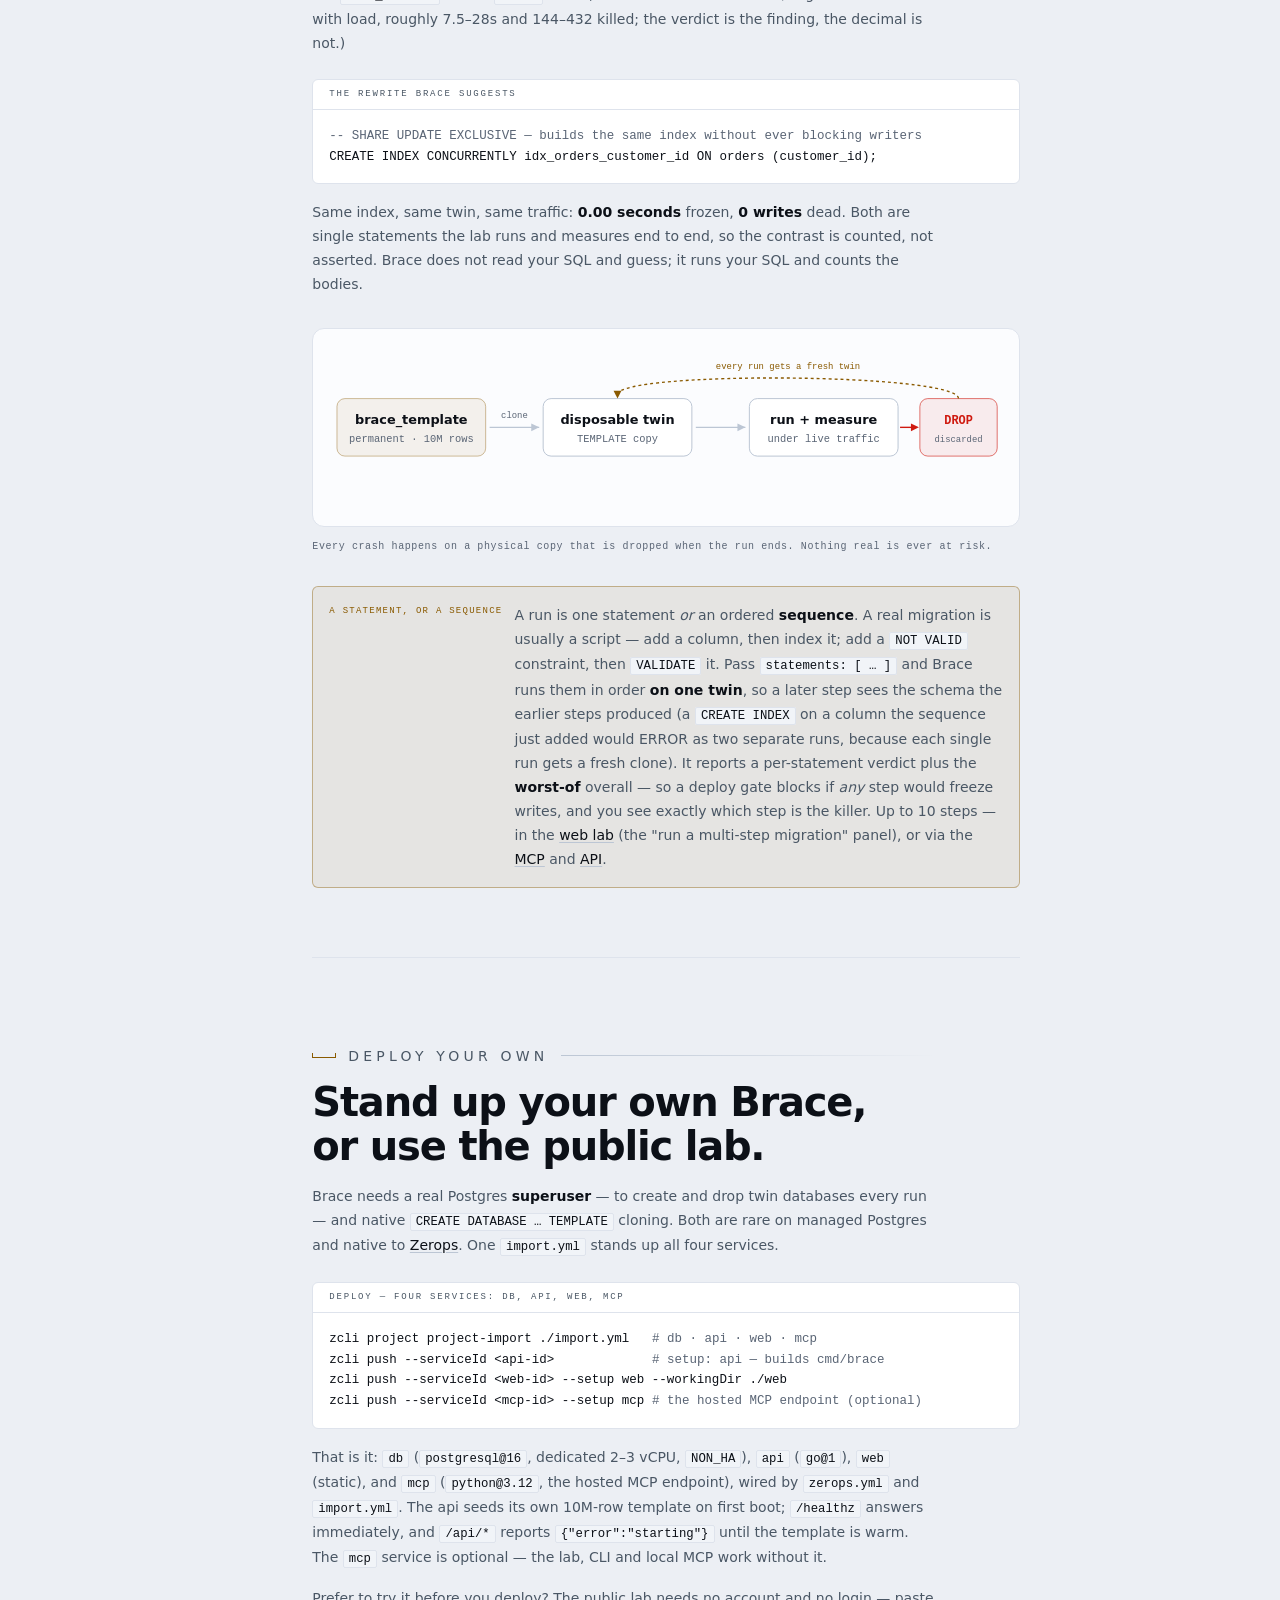
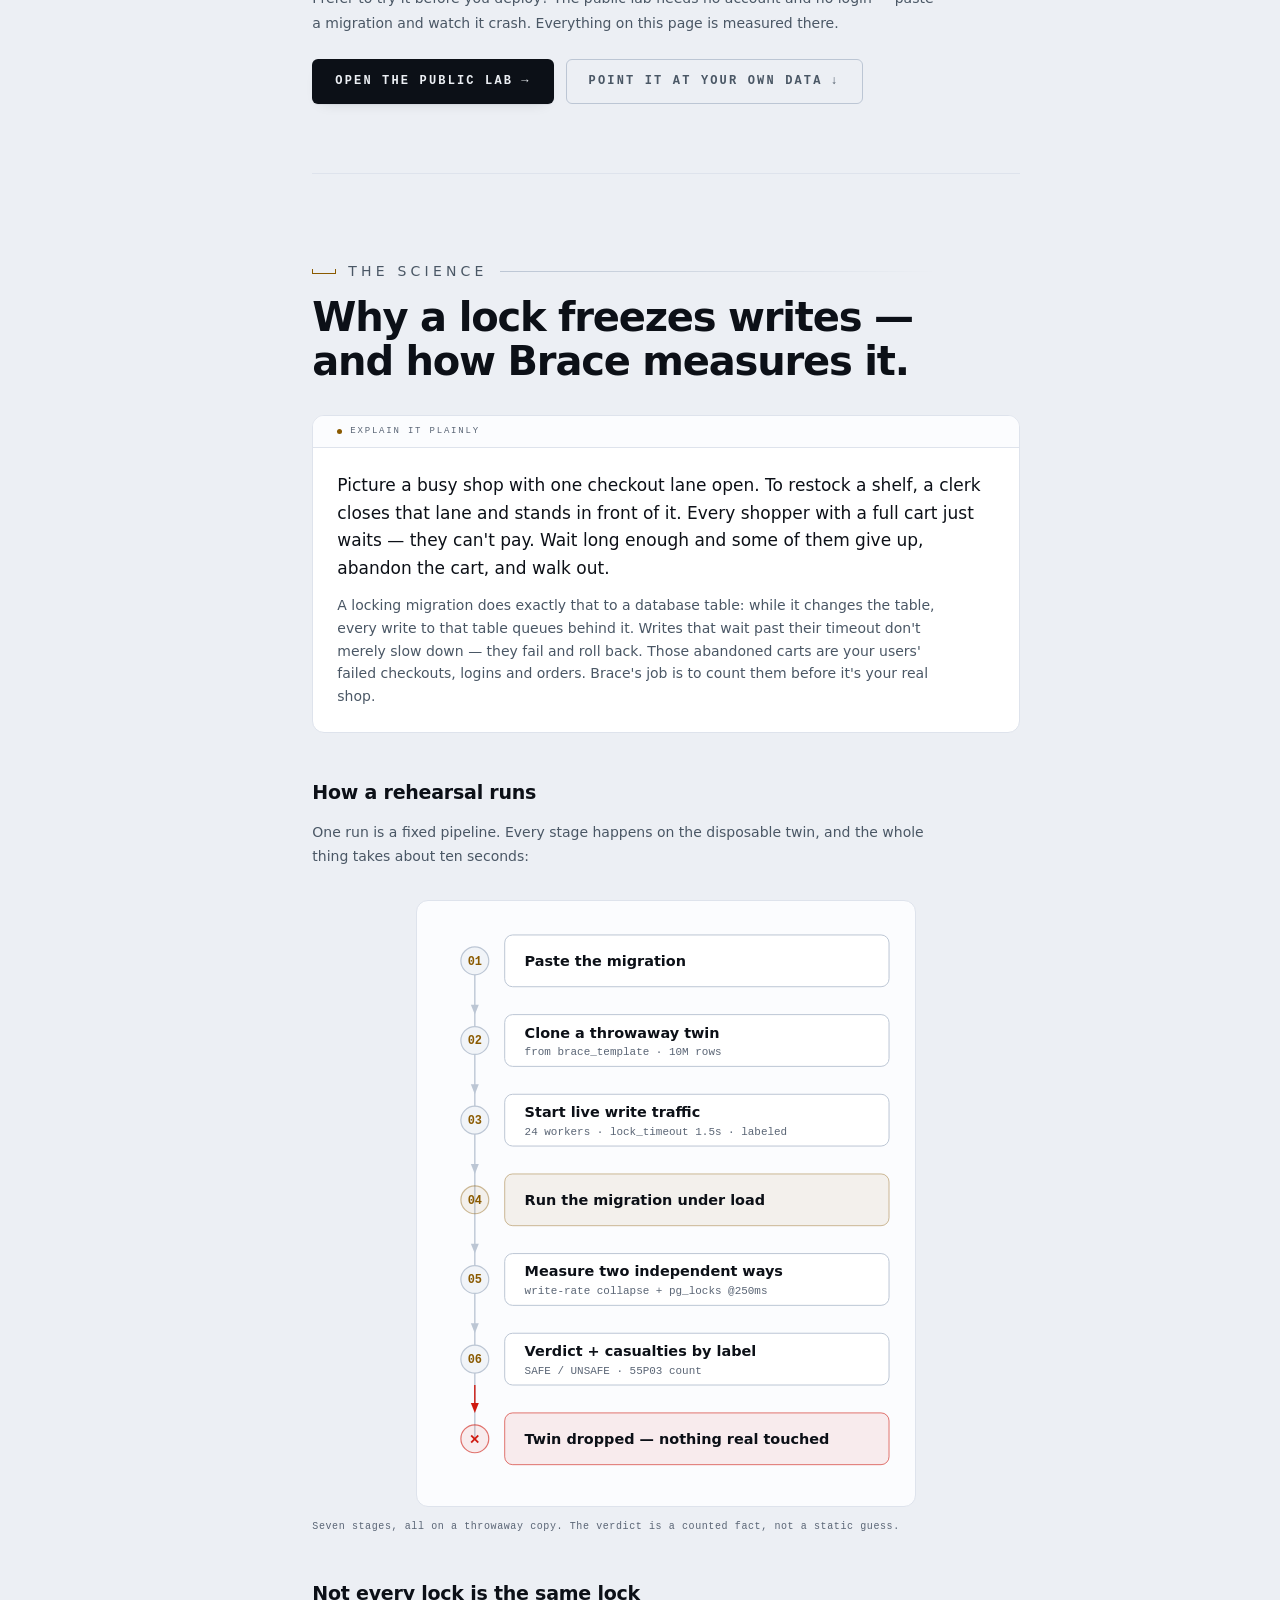
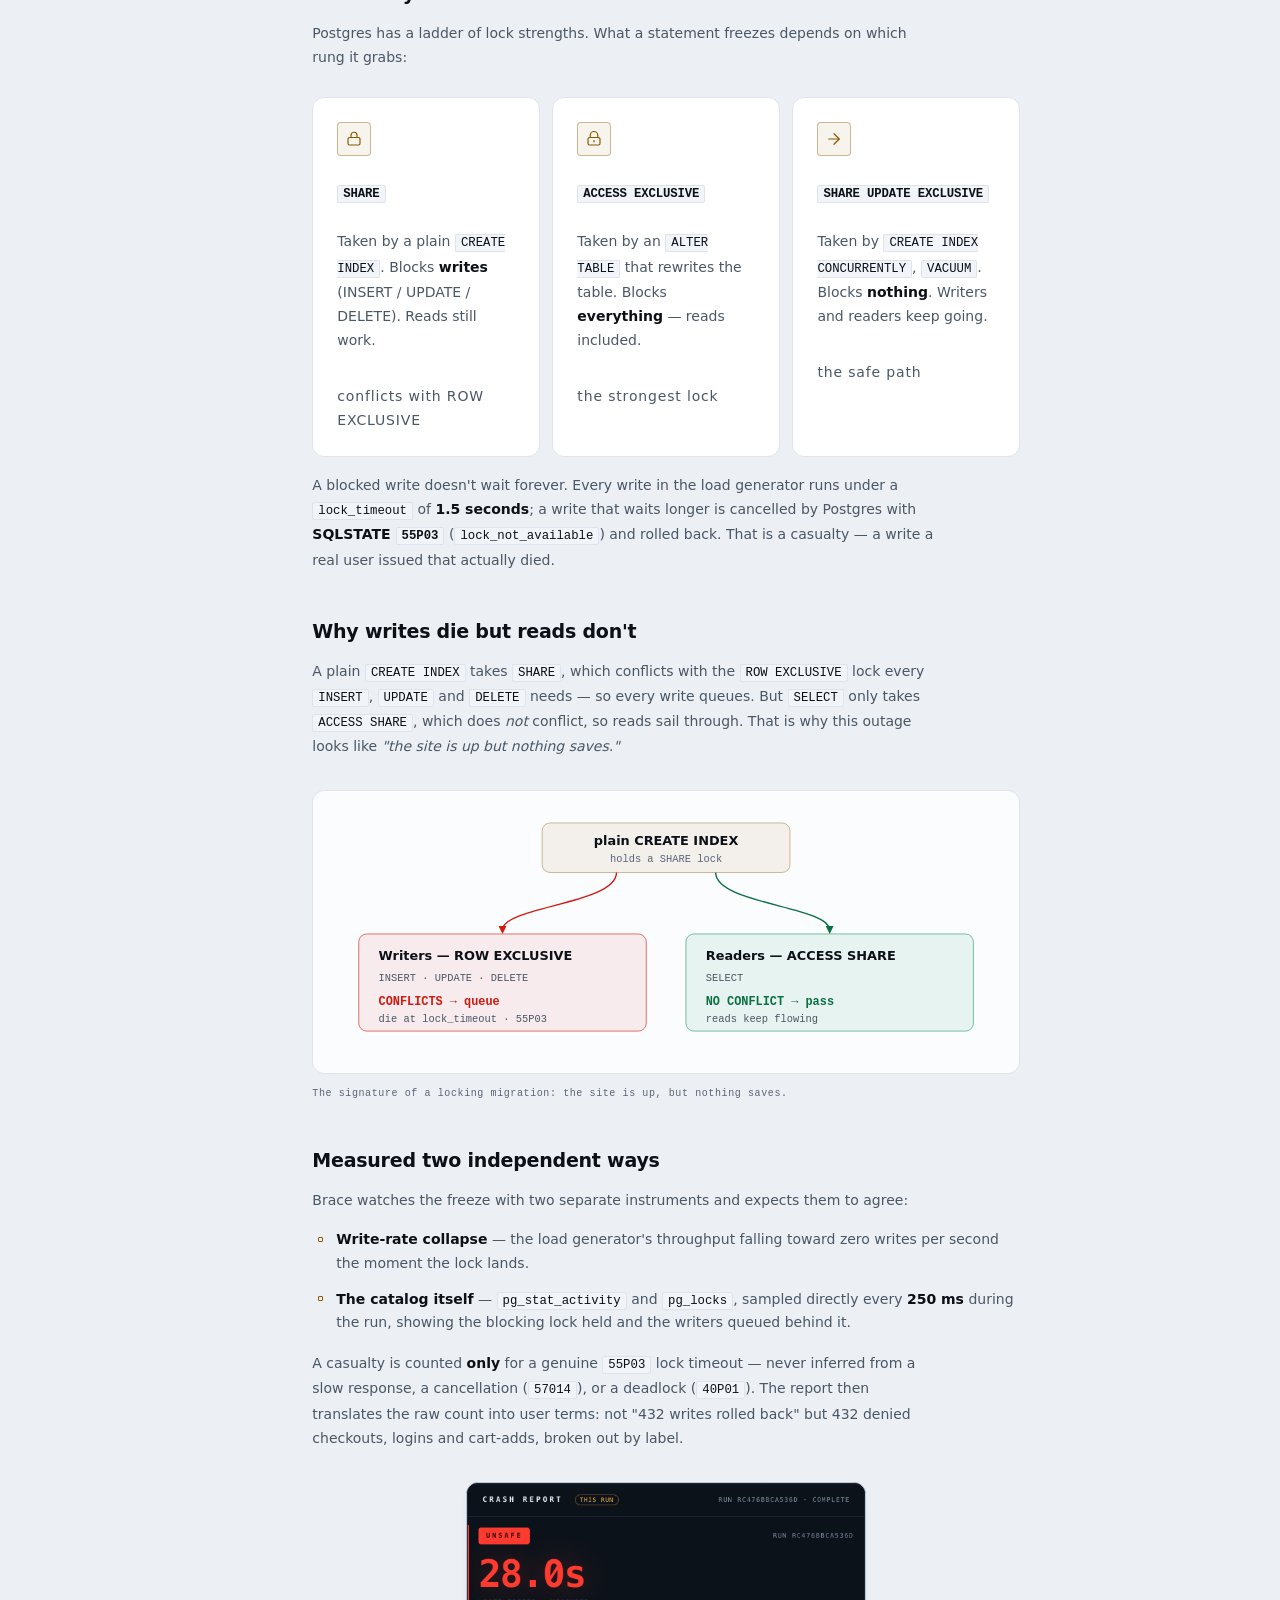
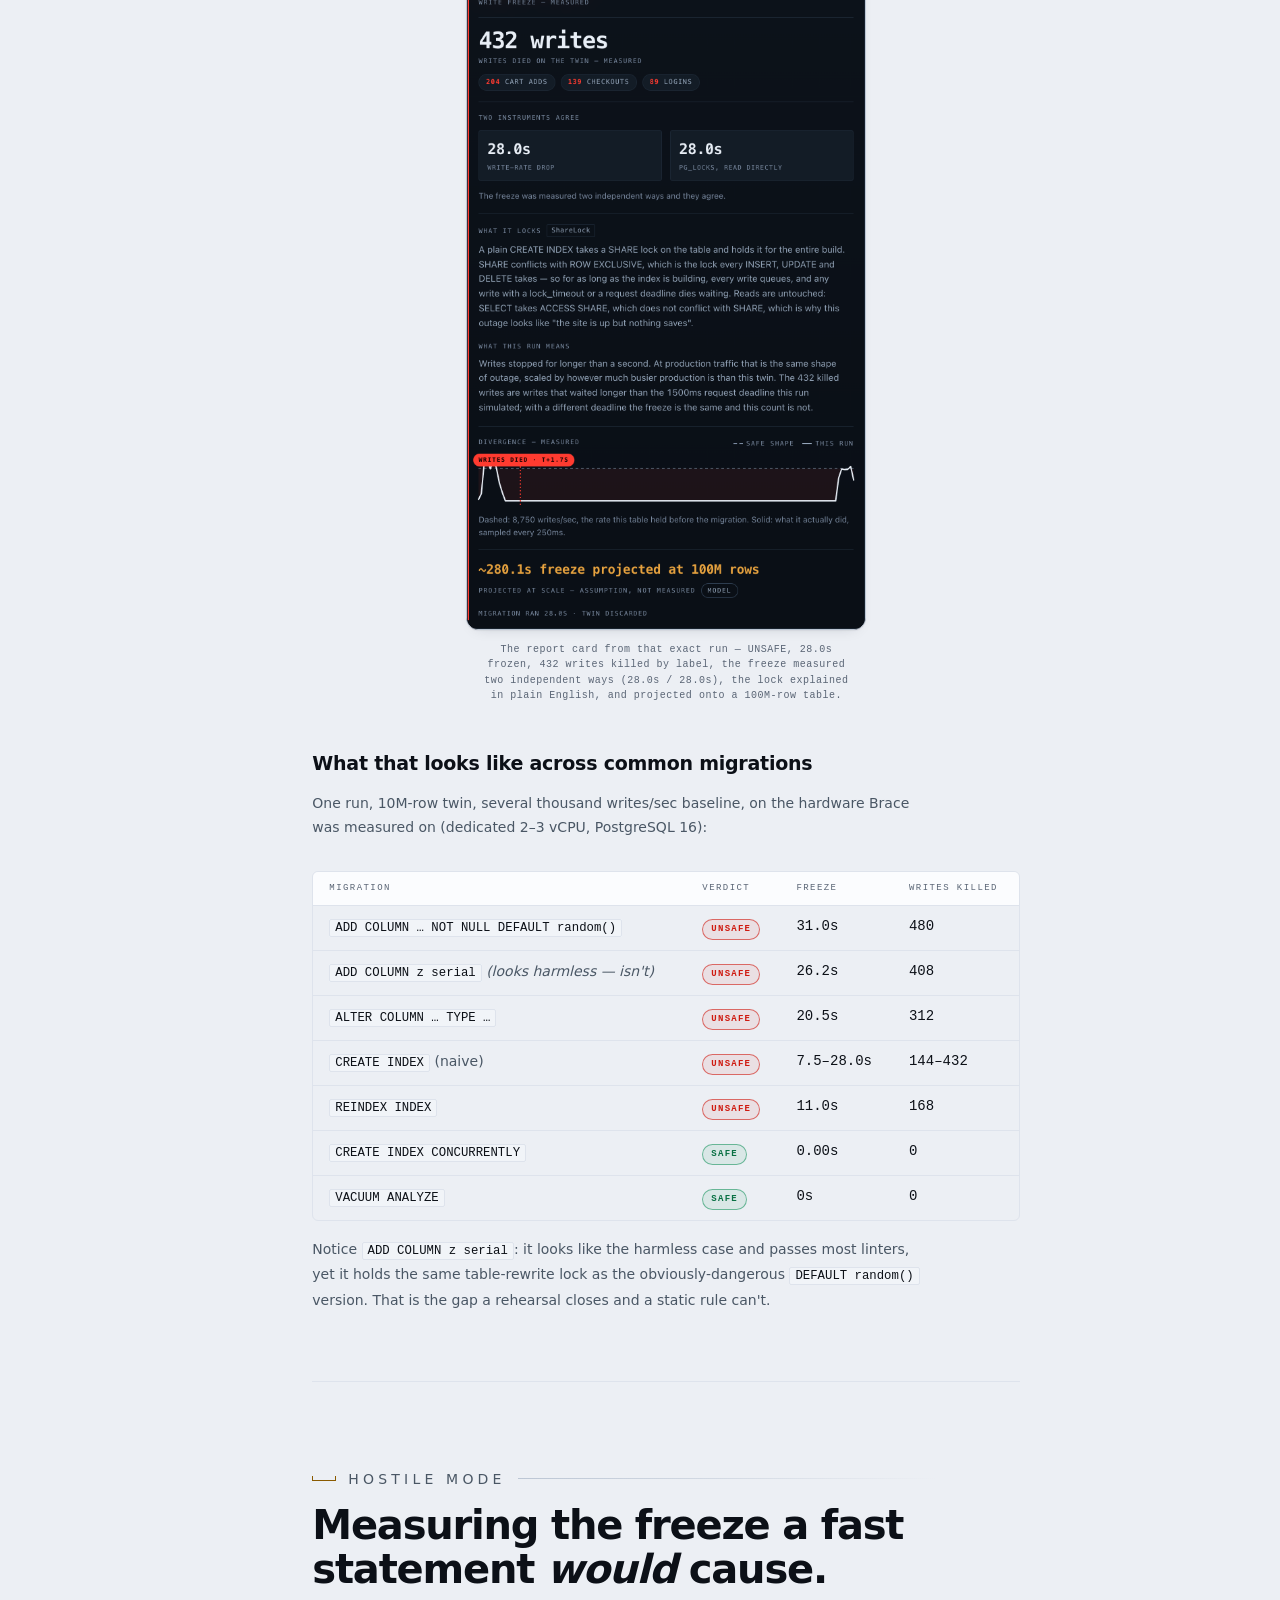
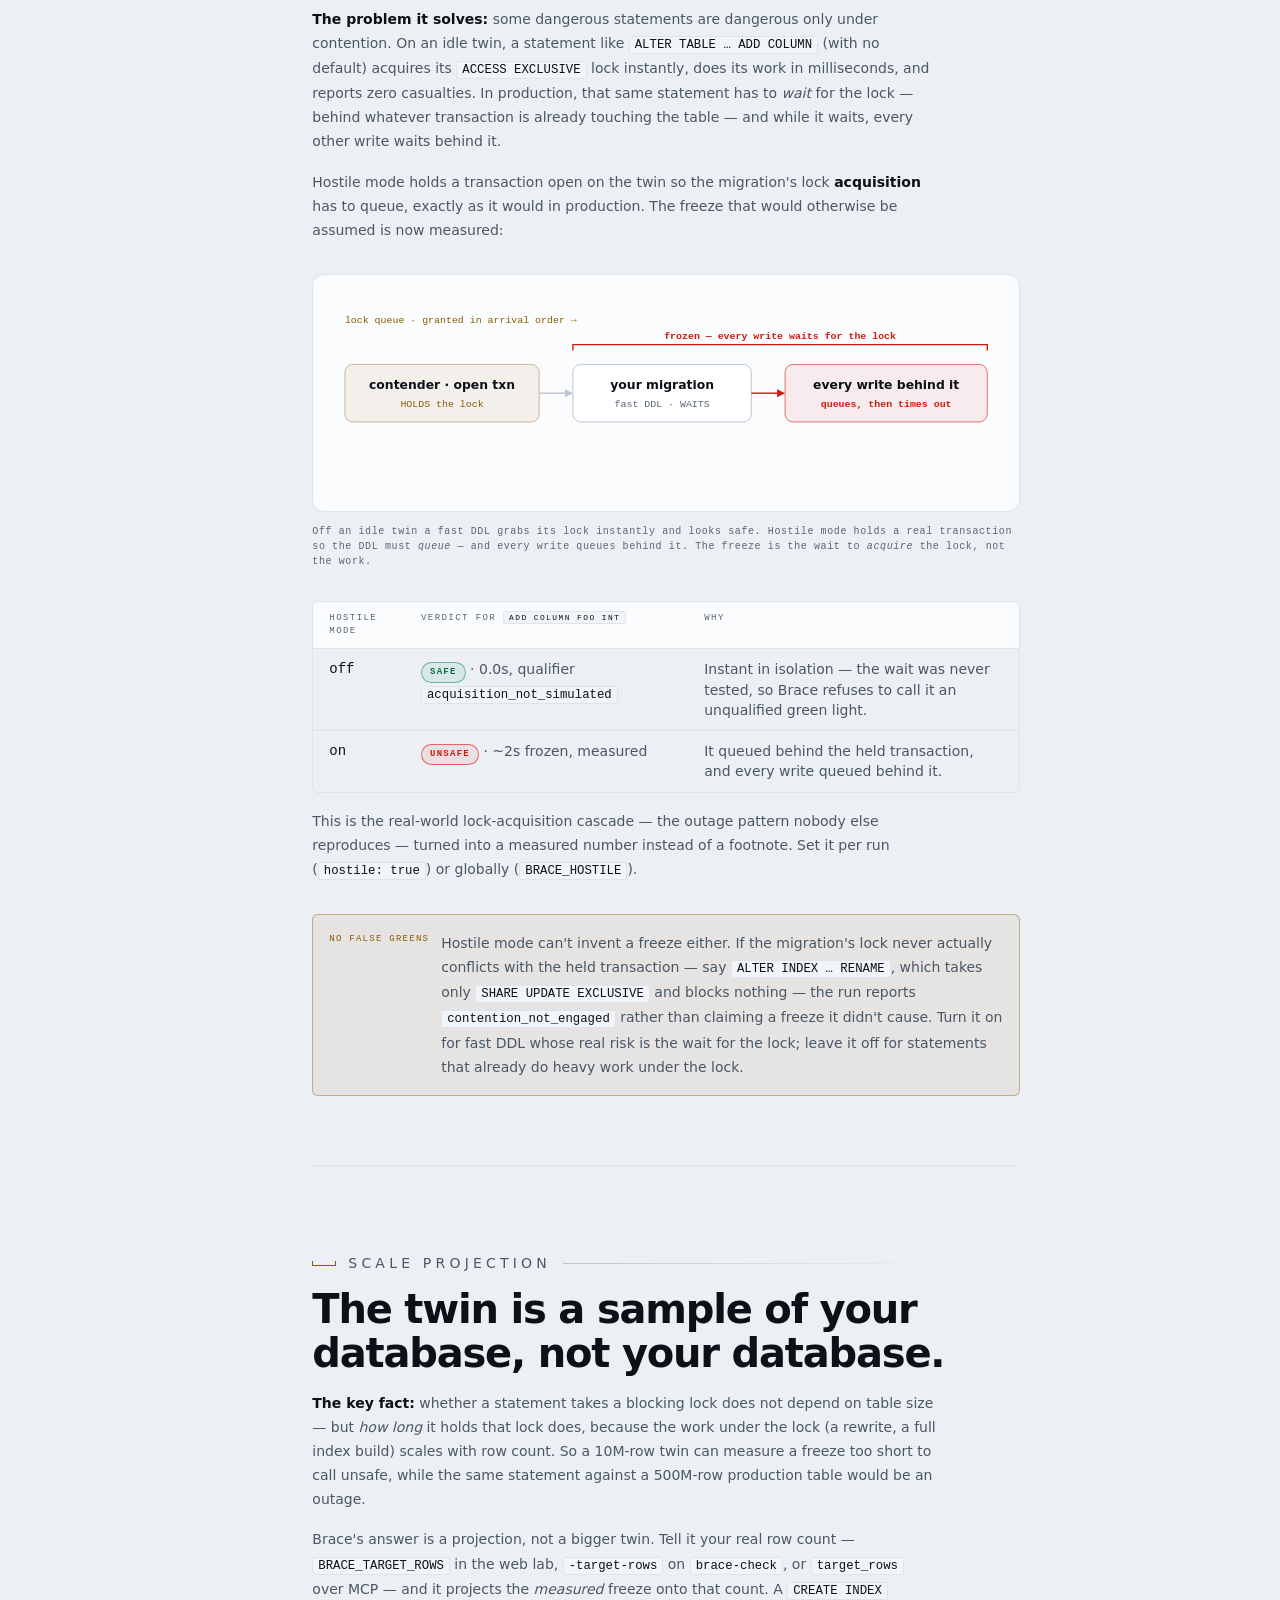
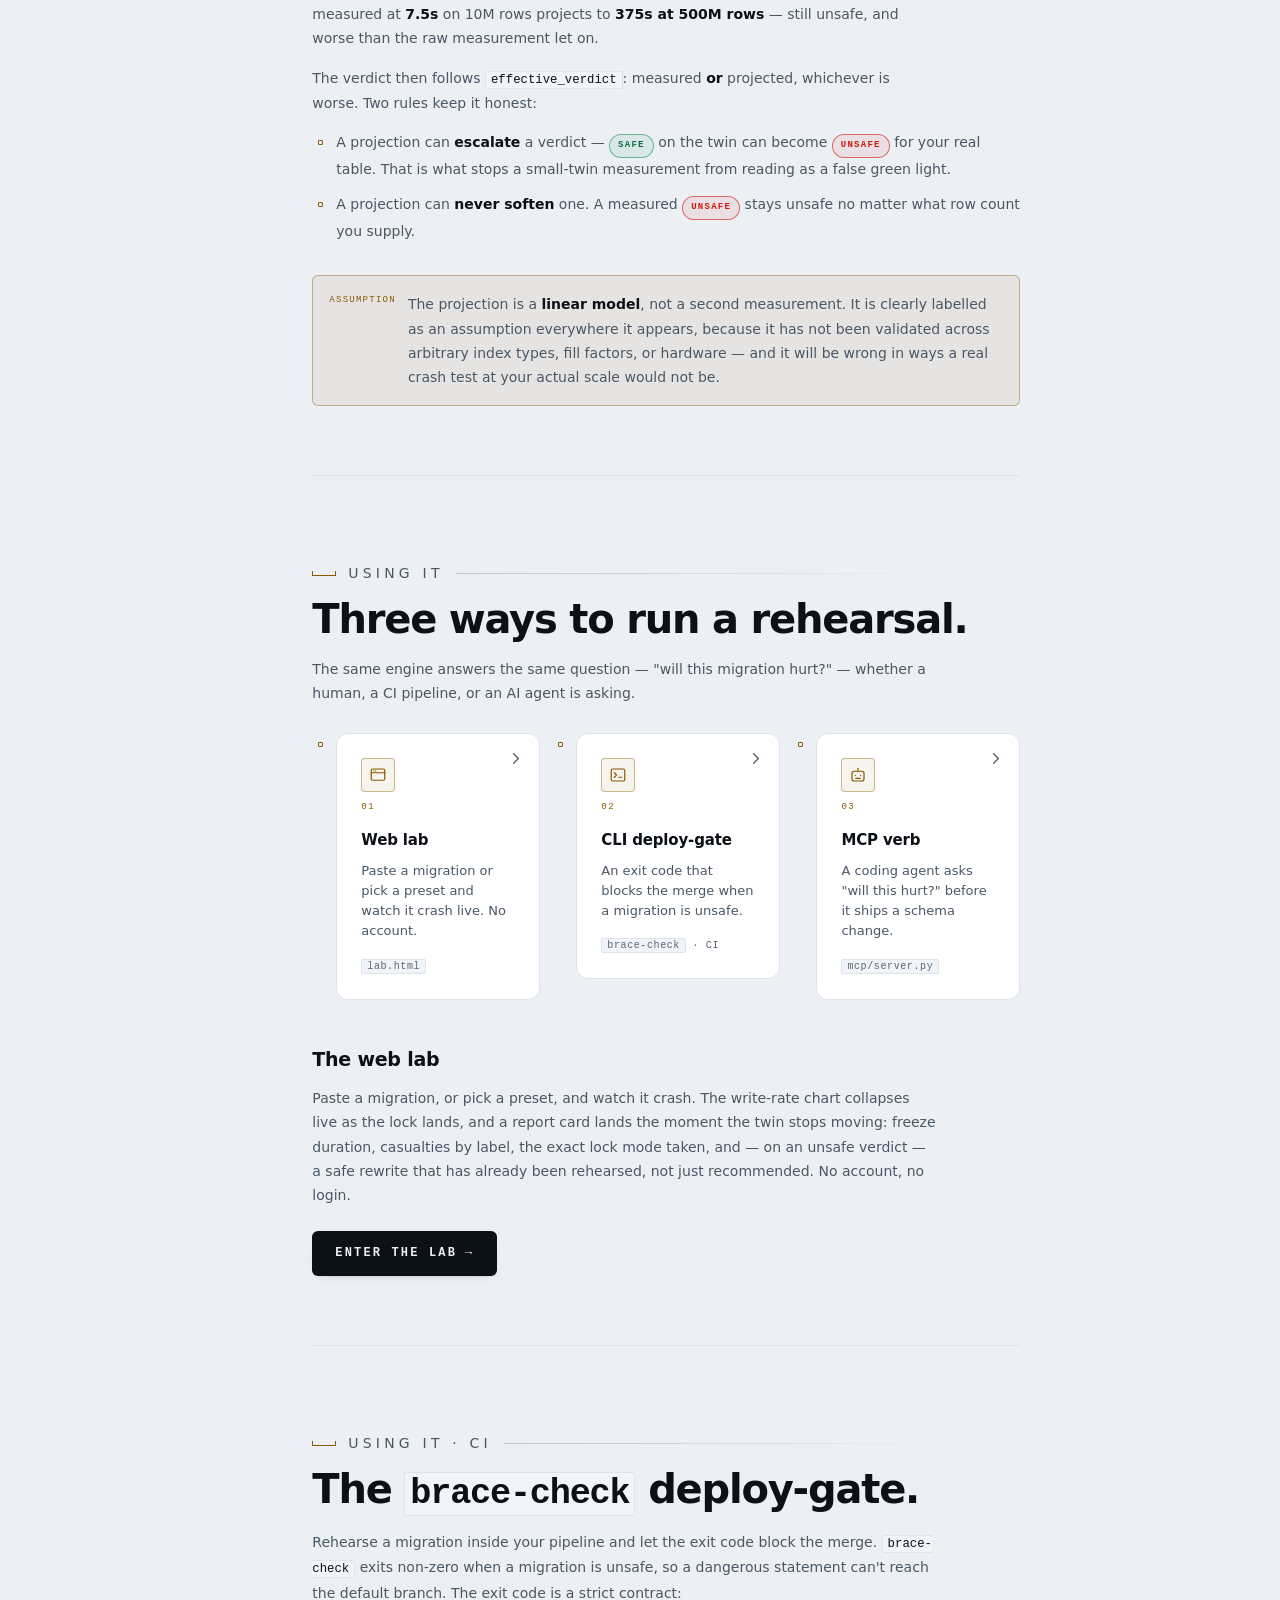
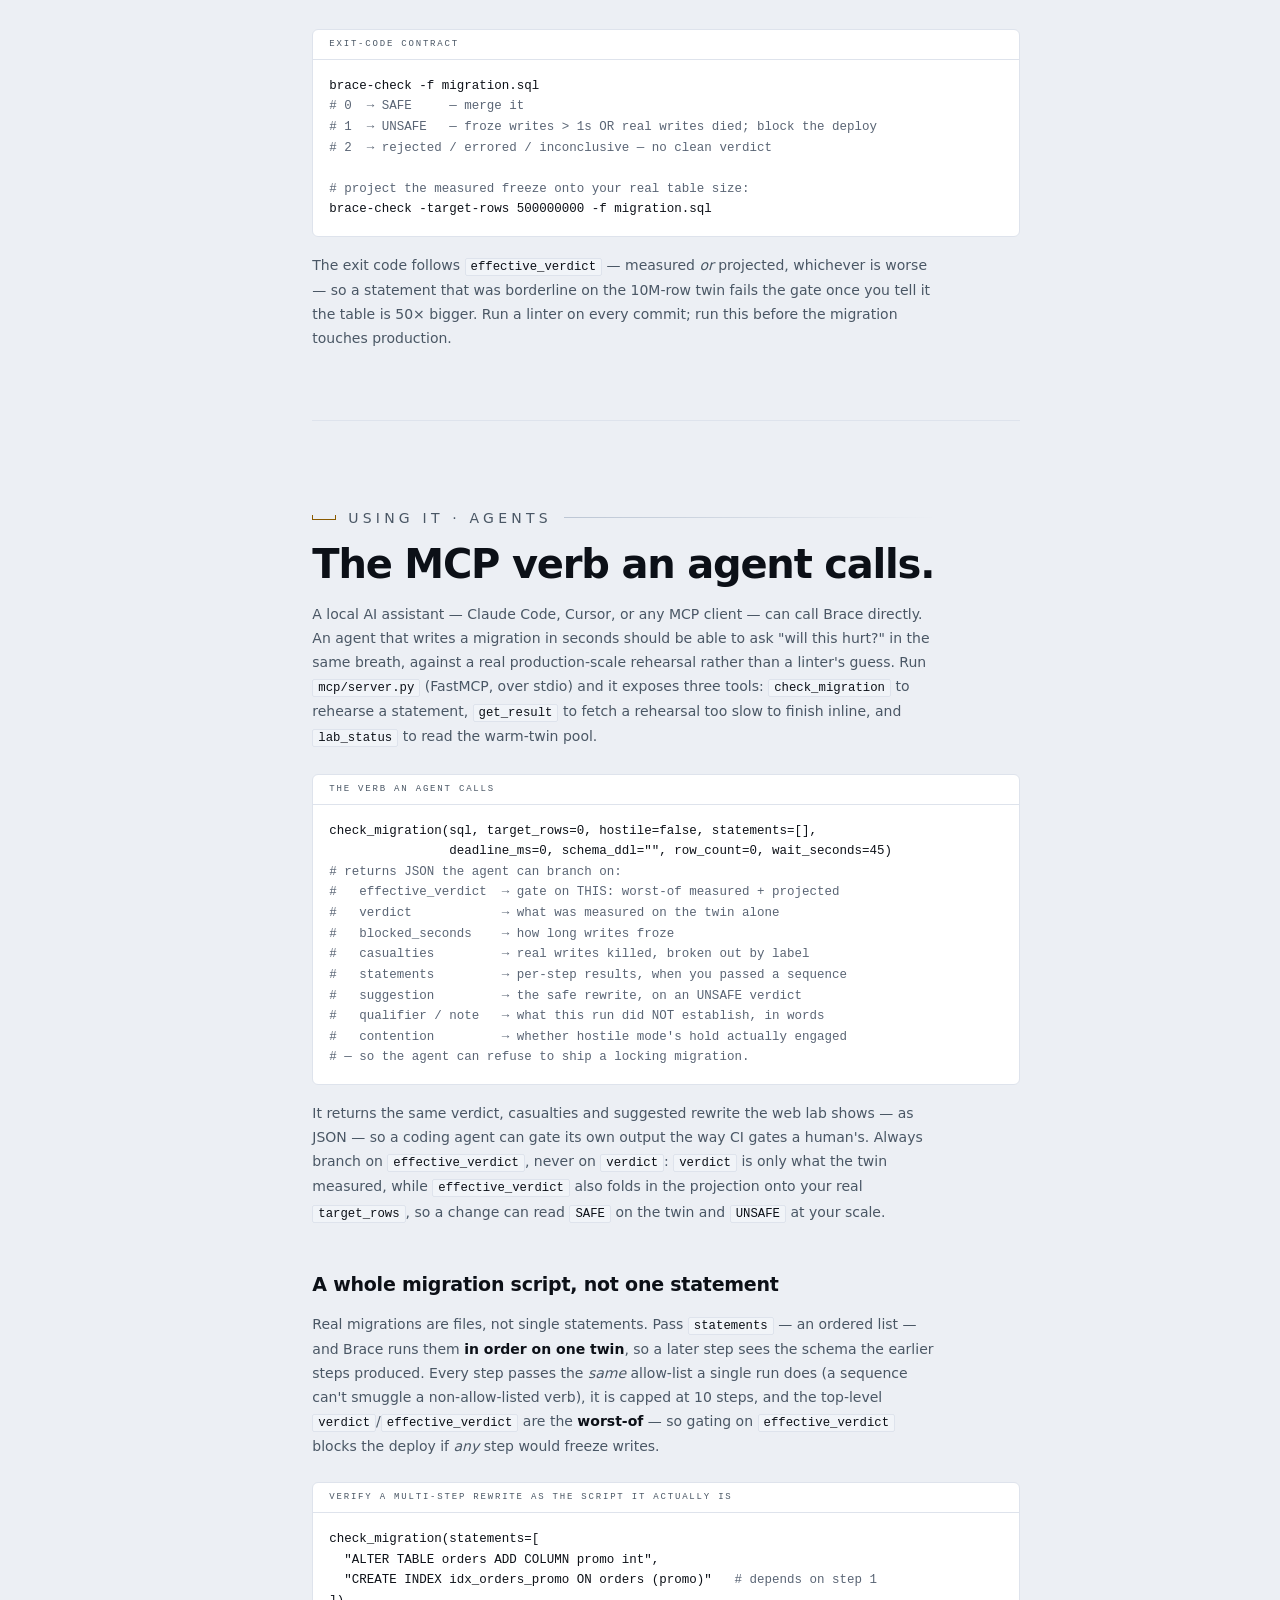
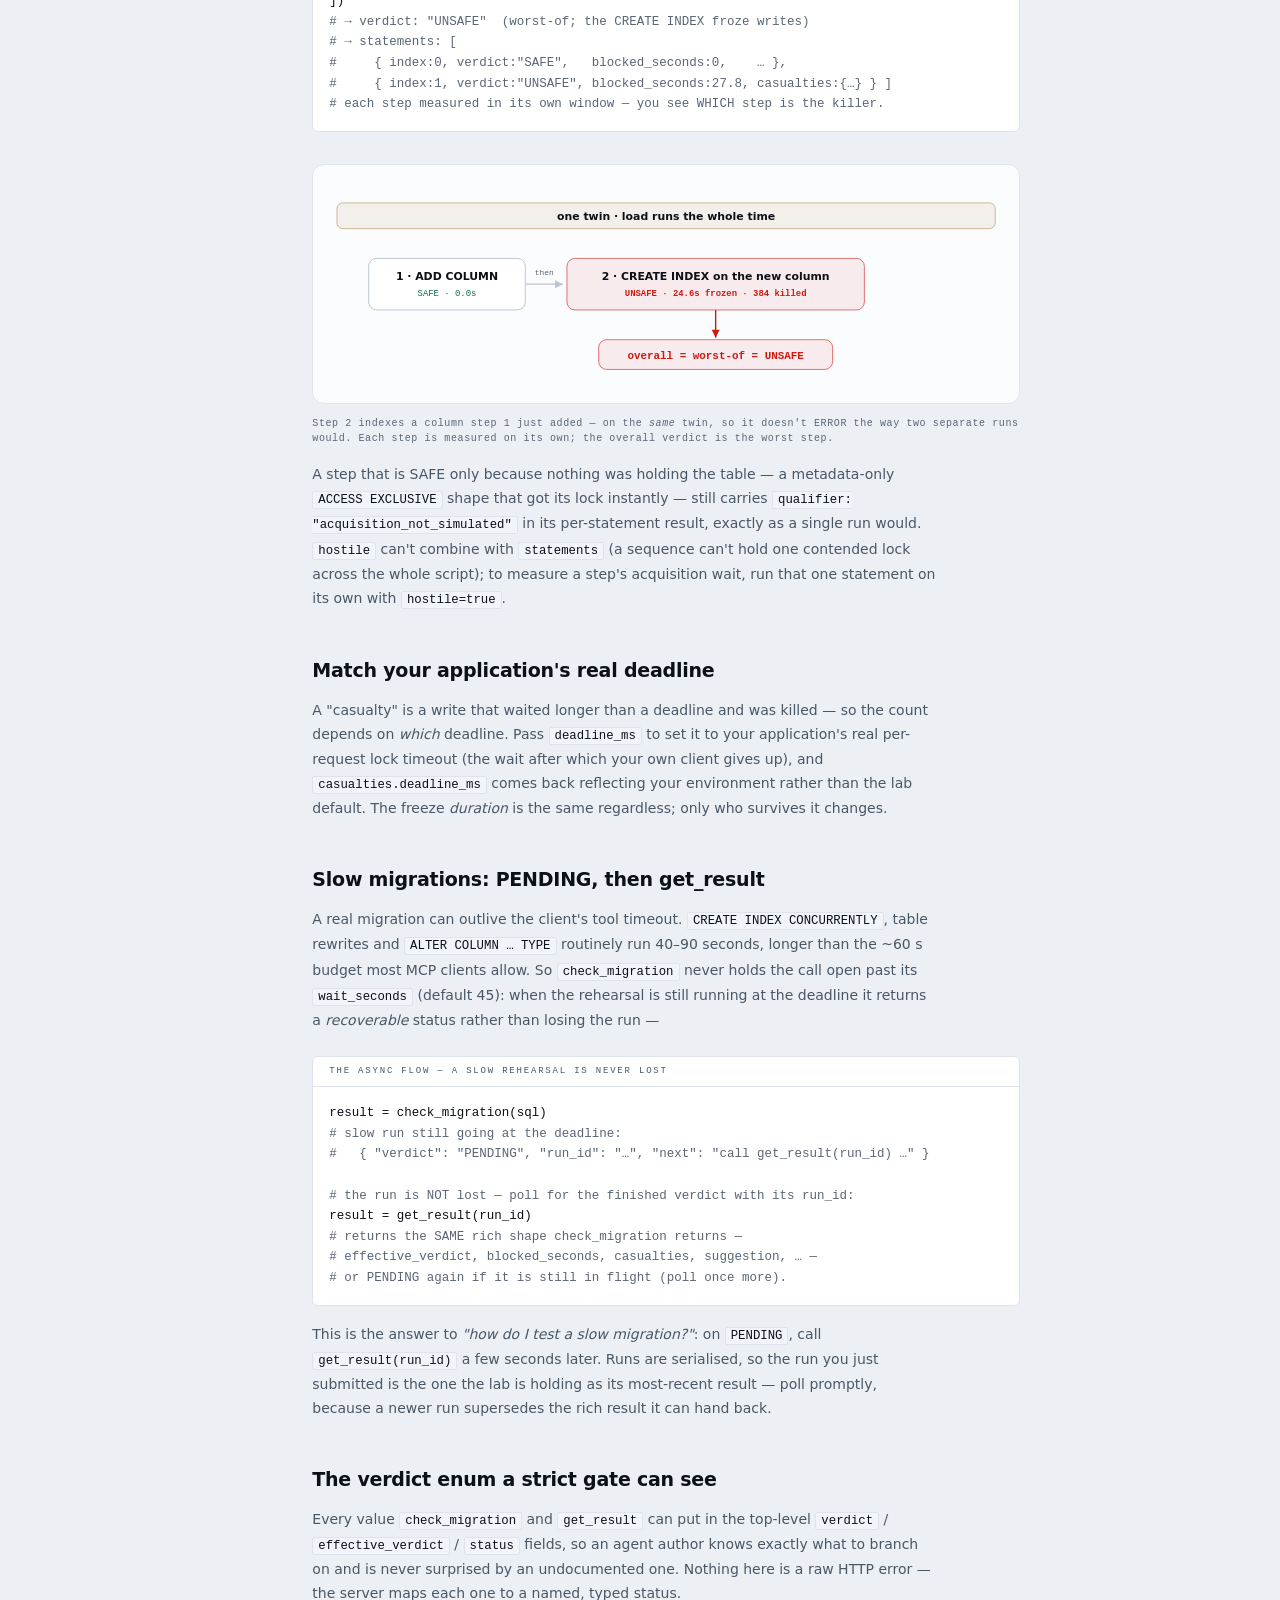
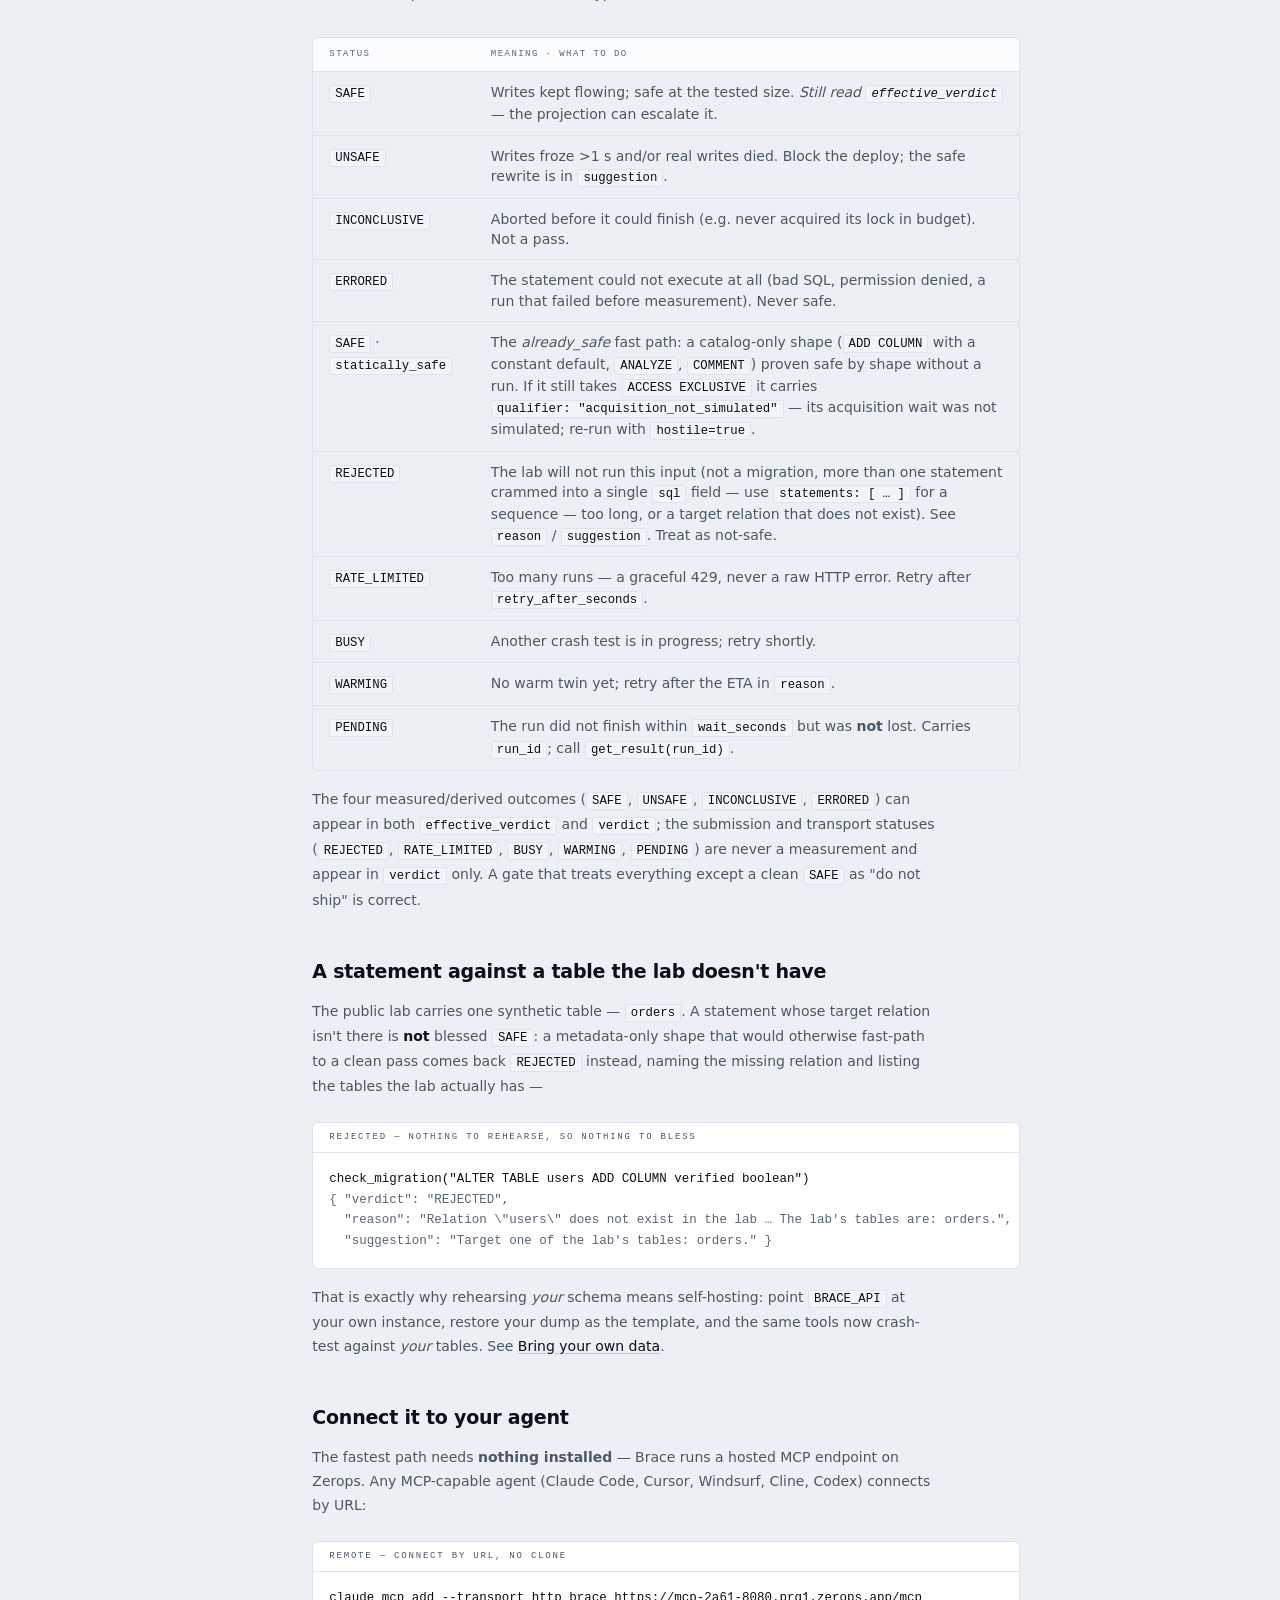
==== commit 5d98a654: "docs: hostile-mode lock-queue diagram; The stack above Honesty; cache-bust assets - Add a hostile-mo" ====
--- a/web/docs.html
+++ b/web/docs.html
@@ -19,8 +19,8 @@
 if(t!=='light'&&t!=='dark'){t=window.matchMedia&&window.matchMedia('(prefers-color-scheme: light)').matches?'light':'dark';}
 document.documentElement.setAttribute('data-theme',t);
 document.documentElement.className+=' js';})();</script>
-<link rel="stylesheet" href="style.css">
-<link rel="stylesheet" href="docs.css">
+<link rel="stylesheet" href="style.css?v=6">
+<link rel="stylesheet" href="docs.css?v=6">
 </head>
 <body class="docs">
 
@@ -123,17 +123,17 @@
           </ul>
         </div>
         <div class="navgroup">
+          <p class="navgroup__label">The stack</p>
+          <ul>
+            <li><a class="navlink" href="#zerops" data-nav><span class="navlink__ico"><svg viewBox="0 0 16 16" fill="none" stroke="currentColor" stroke-linecap="round" stroke-linejoin="round"><rect x="2.4" y="2.8" width="11.2" height="4.2" rx="1.2"/><rect x="2.4" y="9" width="11.2" height="4.2" rx="1.2"/><path d="M5 4.9h.01M5 11.1h.01"/></svg></span><span>Why Zerops</span></a></li>
+            <li><a class="navlink" href="#stack" data-nav><span class="navlink__ico"><svg viewBox="0 0 16 16" fill="none" stroke="currentColor" stroke-linecap="round" stroke-linejoin="round"><path d="M8 2 2 5l6 3 6-3z"/><path d="M2 8l6 3 6-3M2 11l6 3 6-3"/></svg></span><span>The stack</span></a></li>
+          </ul>
+        </div>
+        <div class="navgroup">
           <p class="navgroup__label">Honesty</p>
           <ul>
             <li><a class="navlink" href="#fixed" data-nav><span class="navlink__ico"><svg viewBox="0 0 16 16" fill="none" stroke="currentColor" stroke-linecap="round" stroke-linejoin="round"><path d="M10.6 2.6a2.9 2.9 0 0 0-3.8 3.6L2.7 10.3a1.4 1.4 0 0 0 2 2l4.1-4.1a2.9 2.9 0 0 0 3.6-3.8l-1.7 1.7-1.6-.4-.4-1.6z"/></svg></span><span>What we got wrong</span></a></li>
             <li><a class="navlink" href="#limits" data-nav><span class="navlink__ico"><svg viewBox="0 0 16 16" fill="none" stroke="currentColor" stroke-linecap="round" stroke-linejoin="round"><path d="M8 2.4 1.6 13.2h12.8z"/><path d="M8 6.5v3.1M8 11.3v.01"/></svg></span><span>Honest limits</span></a></li>
-          </ul>
-        </div>
-        <div class="navgroup">
-          <p class="navgroup__label">The stack</p>
-          <ul>
-            <li><a class="navlink" href="#zerops" data-nav><span class="navlink__ico"><svg viewBox="0 0 16 16" fill="none" stroke="currentColor" stroke-linecap="round" stroke-linejoin="round"><rect x="2.4" y="2.8" width="11.2" height="4.2" rx="1.2"/><rect x="2.4" y="9" width="11.2" height="4.2" rx="1.2"/><path d="M5 4.9h.01M5 11.1h.01"/></svg></span><span>Why Zerops</span></a></li>
-            <li><a class="navlink" href="#stack" data-nav><span class="navlink__ico"><svg viewBox="0 0 16 16" fill="none" stroke="currentColor" stroke-linecap="round" stroke-linejoin="round"><path d="M8 2 2 5l6 3 6-3z"/><path d="M2 8l6 3 6-3M2 11l6 3 6-3"/></svg></span><span>The stack</span></a></li>
           </ul>
         </div>
         <p class="nav-empty">No section matches that.</p>
@@ -449,6 +449,36 @@
 
       <p>Hostile mode holds a transaction open on the twin so the migration's lock <strong>acquisition</strong> has to queue, exactly as it would in production. The freeze that would otherwise be assumed is now measured:</p>
 
+      <figure class="diagram" aria-labelledby="dg-hostile-t">
+        <div class="dg-frame">
+        <svg viewBox="0 0 680 190" role="img" aria-labelledby="dg-hostile-t dg-hostile-d">
+          <title id="dg-hostile-t">Hostile mode: the freeze is the wait to acquire the lock</title>
+          <desc id="dg-hostile-d">A contender transaction holds the lock; the migration queues behind it, and every write queues behind the migration. PostgreSQL grants locks in arrival order, so until the contender's transaction ends, everything behind it is frozen.</desc>
+          <text class="dg-t--mono" x="16" y="24" font-size="10" style="fill:var(--amber)">lock queue · granted in arrival order →</text>
+          <!-- freeze bracket over the two waiting boxes -->
+          <path class="dg-flow dg-flow--red" d="M246 52 V46 H664 V52" fill="none"/>
+          <text class="dg-t--red" x="455" y="40" text-anchor="middle" font-size="10">frozen — every write waits for the lock</text>
+          <!-- contender holds -->
+          <rect class="dg-node dg-node--accent" x="16" y="66" width="196" height="58" rx="8"/>
+          <text class="dg-t" x="114" y="91" text-anchor="middle" font-size="12.5">contender · open txn</text>
+          <text class="dg-t--mono" x="114" y="109" text-anchor="middle" font-size="10" style="fill:var(--amber)">HOLDS the lock</text>
+          <line class="dg-flow" x1="212" y1="95" x2="240" y2="95"/>
+          <polygon class="dg-arrow" points="246,95 238,91 238,99"/>
+          <!-- migration waits -->
+          <rect class="dg-node" x="246" y="66" width="180" height="58" rx="8"/>
+          <text class="dg-t" x="336" y="91" text-anchor="middle" font-size="12.5">your migration</text>
+          <text class="dg-t--mono" x="336" y="109" text-anchor="middle" font-size="10">fast DDL · WAITS</text>
+          <line class="dg-flow dg-flow--red" x1="426" y1="95" x2="454" y2="95"/>
+          <polygon class="dg-arrow dg-arrow--red" points="460,95 452,91 452,99"/>
+          <!-- writes wait & die -->
+          <rect class="dg-node dg-node--crash" x="460" y="66" width="204" height="58" rx="8"/>
+          <text class="dg-t" x="562" y="91" text-anchor="middle" font-size="12.5">every write behind it</text>
+          <text class="dg-t--red" x="562" y="109" text-anchor="middle" font-size="10">queues, then times out</text>
+        </svg>
+        </div>
+        <figcaption>Off an idle twin a fast DDL grabs its lock instantly and looks safe. Hostile mode holds a real transaction so the DDL must <em>queue</em> — and every write queues behind it. The freeze is the wait to <em>acquire</em> the lock, not the work.</figcaption>
+      </figure>
+
       <div class="doc-tablewrap">
         <table class="doc-table">
           <thead><tr><th>Hostile mode</th><th>Verdict for <code>ADD COLUMN foo int</code></th><th>Why</th></tr></thead>
@@ -839,61 +869,6 @@
     </section>
 
     <!-- ══ 11 · HONEST LIMITS ═══════════════════════════════════ -->
-    <!-- ══ WHAT WE GOT WRONG — AND FIXED ═══════════════════════ -->
-    <section class="doc-sec reveal" id="fixed" data-title="What we got wrong">
-      <p class="eyebrow">Honesty · the fixes</p>
-      <h2>What we got wrong — and fixed.</h2>
-      <p class="doc-lede">A tool that tells you a migration is safe has to be right, so the ways Brace was once <em>wrong</em> are worth naming. Each of these was a real bug caught before submission; each is fixed; each changed how the engine works today. They are here because a measurement tool earns trust by showing its scars, not by hiding them.</p>
-
-      <h3>The load ran as superuser</h3>
-      <p><strong class="lead-in">What broke:</strong> the write traffic once ran as the database superuser. A migration is caller-supplied SQL, and a <code>CHECK</code> constraint or column <code>DEFAULT</code> is evaluated as the session that <em>writes</em> the row — so a smuggled expression could have called <code>pg_read_file()</code> as superuser. <strong class="lead-in">The fix:</strong> two least-privilege roles — <code>brace_migrator</code> and <code>brace_traffic</code>, both <code>NOSUPERUSER NOCREATEDB</code> — so the <em>role</em>, not a regex, is the boundary. The allow-list is now only UX and blast-radius hygiene; the privilege floor is what actually contains hostile SQL.</p>
-
-      <h3>A migration could read SAFE when it wasn't</h3>
-      <p><strong class="lead-in">What broke:</strong> several shapes could earn a false green light — a <code>DEFAULT</code> using a volatile function that silently rewrites the table, a statement against a table the lab doesn't have (fast-pathed to SAFE), an O(rows) change that finished fast on a small twin. <strong class="lead-in">The fix:</strong> the monitor's <em>observed lock mode</em> is now the arbiter of whether a freeze is even possible; a nonexistent relation is <code>REJECTED</code>, never blessed; and the <a href="#scale">scale projection</a> can escalate a twin-SAFE result to <code>UNSAFE</code> at your real row count. A <code>SAFE</code> now has to survive all three.</p>
-
-      <h3>The dangerous half of a fast statement was invisible</h3>
-      <p><strong class="lead-in">What broke:</strong> a metadata-only <code>ALTER TABLE … ADD COLUMN</code> takes <code>ACCESS EXCLUSIVE</code> but gets it instantly on an idle twin — so it measured SAFE, hiding that in production it waits behind your longest open transaction while every query queues behind it. <strong class="lead-in">The fix:</strong> that verdict now carries the <code>acquisition_not_simulated</code> qualifier, and <a href="#hostile">hostile mode</a> holds a real transaction so the acquisition wait is measured, not assumed.</p>
-
-      <h3>The projection once invented a freeze</h3>
-      <p><strong class="lead-in">What broke:</strong> an early scale model projected a phantom freeze onto shapes that don't block writes at all, turning a genuinely safe change red. <strong class="lead-in">The fix:</strong> the projection only ever escalates a measured <code>SAFE</code> to <code>UNSAFE</code> — it never manufactures a number for a non-write-blocking shape, and an <code>ERRORED</code> or <code>INCONCLUSIVE</code> run emits no projection at all. It is labelled an assumption everywhere it appears.</p>
-
-      <h3>The platform proxy silently downgraded the MCP</h3>
-      <p><strong class="lead-in">What broke:</strong> the hosted endpoint's <code>POST /mcp/</code> was rewritten to a <code>307 → GET /mcp</code> by the platform proxy, which broke the streamable-HTTP handshake — the remote MCP looked dead through no fault of its own. <strong class="lead-in">The fix:</strong> an ASGI path-normalising wrapper serves both <code>/mcp</code> and <code>/mcp/</code> directly, so an agent connects whether or not its client sends the trailing slash.</p>
-
-      <div class="callout">
-        <span class="callout__mark">why this page exists</span>
-        <p>Every fix above made the engine say <em>less</em> — fewer confident greens, more honest qualifiers. A crash-test tool is only worth running if it would rather say "I didn't test that" than tell you a comfortable lie.</p>
-      </div>
-    </section>
-
-    <section class="doc-sec reveal" id="limits" data-title="Honest limits">
-      <p class="eyebrow">Honest limits</p>
-      <h2>Where the rehearsal stops matching reality.</h2>
-      <p class="doc-lede">Brace is a rehearsal, not a guarantee. The trust mechanic is naming exactly where it stops being true.</p>
-
-      <h3>Postgres only — on purpose</h3>
-      <p>Brace commits to one database's truth. Its entire mechanism is Postgres-specific: the lock ladder (<code>SHARE</code> / <code>ACCESS EXCLUSIVE</code> / <code>SHARE UPDATE EXCLUSIVE</code>), <code>lock_timeout</code> and the <code>55P03</code> error, and reading contention straight out of <code>pg_locks</code>. Other engines lock differently and would need a different engine, not a config flag. Doing one database exactly right beats doing several approximately.</p>
-
-      <h3>The twin is not your whole production system</h3>
-      <p>A twin is a single Postgres database under a synthetic write mix. It does not model read replicas and replication lag, autovacuum pressure, or a cold cache — all of which shape how a migration actually behaves in production. It proves the <em>mechanism</em> (a blocking lock kills waiting writers); it does not reproduce your specific traffic shape, pooling, or retry logic.</p>
-
-      <h3>The projection is a linear model</h3>
-      <p>Scale projection multiplies a measured freeze by a row-count ratio. It has not been validated across arbitrary index types, fill factors, or hardware, and it is labelled an assumption wherever it appears — never a second measurement.</p>
-
-      <h3>Sequences run; rollout coordination doesn't</h3>
-      <p>Brace measures a single statement <em>or</em> an ordered multi-statement <a href="#what">sequence</a> on one twin (up to 10 steps), each step measured in its own window. What stays out of scope is the application-level coordination <em>around</em> a migration — dual writes, batched backfills, feature-flag cutover — and long transactional DDL blocks. Brace tells you what each DDL step does to live writes; it does not orchestrate the rollout around it.</p>
-
-      <h3>The public lab is synthetic</h3>
-      <p>Row values, timestamps and label statements in the stock seed are generated, not sampled from a real dataset, so planner behaviour can differ from a production table with real data skew even at the same row count. If that is what you're rehearsing, <a href="#byod">bring your own dump</a>.</p>
-
-      <h3>Two more honest edges</h3>
-      <ul>
-        <li><code>CREATE INDEX CONCURRENTLY</code> is reported <span class="pill pill--green">safe</span> for write-freeze purposes because it doesn't take the blocking lock — measured, not assumed. What Brace does <em>not</em> simulate is a <code>CONCURRENTLY</code> build failing partway and leaving an <code>INVALID</code> index that needs a manual retry.</li>
-        <li>The measured numbers on this page reflect one run on one hardware profile. Absolute seconds will differ elsewhere; the <em>relative</em> ordering is the part expected to generalize.</li>
-      </ul>
-    </section>
-
-    <!-- ══ 12 · WHY ZEROPS ══════════════════════════════════════ -->
     <section class="doc-sec reveal" id="zerops" data-title="Why Zerops">
       <p class="eyebrow">Architecture · Why Zerops</p>
       <h2>What Brace needs from its infrastructure — and how Zerops provides it.</h2>
@@ -1006,6 +981,61 @@
       </div>
     </section>
 
+    <!-- ══ 12 · WHY ZEROPS ══════════════════════════════════════ -->
+    <!-- ══ WHAT WE GOT WRONG — AND FIXED ═══════════════════════ -->
+    <section class="doc-sec reveal" id="fixed" data-title="What we got wrong">
+      <p class="eyebrow">Honesty · the fixes</p>
+      <h2>What we got wrong — and fixed.</h2>
+      <p class="doc-lede">A tool that tells you a migration is safe has to be right, so the ways Brace was once <em>wrong</em> are worth naming. Each of these was a real bug caught before submission; each is fixed; each changed how the engine works today. They are here because a measurement tool earns trust by showing its scars, not by hiding them.</p>
+
+      <h3>The load ran as superuser</h3>
+      <p><strong class="lead-in">What broke:</strong> the write traffic once ran as the database superuser. A migration is caller-supplied SQL, and a <code>CHECK</code> constraint or column <code>DEFAULT</code> is evaluated as the session that <em>writes</em> the row — so a smuggled expression could have called <code>pg_read_file()</code> as superuser. <strong class="lead-in">The fix:</strong> two least-privilege roles — <code>brace_migrator</code> and <code>brace_traffic</code>, both <code>NOSUPERUSER NOCREATEDB</code> — so the <em>role</em>, not a regex, is the boundary. The allow-list is now only UX and blast-radius hygiene; the privilege floor is what actually contains hostile SQL.</p>
+
+      <h3>A migration could read SAFE when it wasn't</h3>
+      <p><strong class="lead-in">What broke:</strong> several shapes could earn a false green light — a <code>DEFAULT</code> using a volatile function that silently rewrites the table, a statement against a table the lab doesn't have (fast-pathed to SAFE), an O(rows) change that finished fast on a small twin. <strong class="lead-in">The fix:</strong> the monitor's <em>observed lock mode</em> is now the arbiter of whether a freeze is even possible; a nonexistent relation is <code>REJECTED</code>, never blessed; and the <a href="#scale">scale projection</a> can escalate a twin-SAFE result to <code>UNSAFE</code> at your real row count. A <code>SAFE</code> now has to survive all three.</p>
+
+      <h3>The dangerous half of a fast statement was invisible</h3>
+      <p><strong class="lead-in">What broke:</strong> a metadata-only <code>ALTER TABLE … ADD COLUMN</code> takes <code>ACCESS EXCLUSIVE</code> but gets it instantly on an idle twin — so it measured SAFE, hiding that in production it waits behind your longest open transaction while every query queues behind it. <strong class="lead-in">The fix:</strong> that verdict now carries the <code>acquisition_not_simulated</code> qualifier, and <a href="#hostile">hostile mode</a> holds a real transaction so the acquisition wait is measured, not assumed.</p>
+
+      <h3>The projection once invented a freeze</h3>
+      <p><strong class="lead-in">What broke:</strong> an early scale model projected a phantom freeze onto shapes that don't block writes at all, turning a genuinely safe change red. <strong class="lead-in">The fix:</strong> the projection only ever escalates a measured <code>SAFE</code> to <code>UNSAFE</code> — it never manufactures a number for a non-write-blocking shape, and an <code>ERRORED</code> or <code>INCONCLUSIVE</code> run emits no projection at all. It is labelled an assumption everywhere it appears.</p>
+
+      <h3>The platform proxy silently downgraded the MCP</h3>
+      <p><strong class="lead-in">What broke:</strong> the hosted endpoint's <code>POST /mcp/</code> was rewritten to a <code>307 → GET /mcp</code> by the platform proxy, which broke the streamable-HTTP handshake — the remote MCP looked dead through no fault of its own. <strong class="lead-in">The fix:</strong> an ASGI path-normalising wrapper serves both <code>/mcp</code> and <code>/mcp/</code> directly, so an agent connects whether or not its client sends the trailing slash.</p>
+
+      <div class="callout">
+        <span class="callout__mark">why this page exists</span>
+        <p>Every fix above made the engine say <em>less</em> — fewer confident greens, more honest qualifiers. A crash-test tool is only worth running if it would rather say "I didn't test that" than tell you a comfortable lie.</p>
+      </div>
+    </section>
+
+    <section class="doc-sec reveal" id="limits" data-title="Honest limits">
+      <p class="eyebrow">Honest limits</p>
+      <h2>Where the rehearsal stops matching reality.</h2>
+      <p class="doc-lede">Brace is a rehearsal, not a guarantee. The trust mechanic is naming exactly where it stops being true.</p>
+
+      <h3>Postgres only — on purpose</h3>
+      <p>Brace commits to one database's truth. Its entire mechanism is Postgres-specific: the lock ladder (<code>SHARE</code> / <code>ACCESS EXCLUSIVE</code> / <code>SHARE UPDATE EXCLUSIVE</code>), <code>lock_timeout</code> and the <code>55P03</code> error, and reading contention straight out of <code>pg_locks</code>. Other engines lock differently and would need a different engine, not a config flag. Doing one database exactly right beats doing several approximately.</p>
+
+      <h3>The twin is not your whole production system</h3>
+      <p>A twin is a single Postgres database under a synthetic write mix. It does not model read replicas and replication lag, autovacuum pressure, or a cold cache — all of which shape how a migration actually behaves in production. It proves the <em>mechanism</em> (a blocking lock kills waiting writers); it does not reproduce your specific traffic shape, pooling, or retry logic.</p>
+
+      <h3>The projection is a linear model</h3>
+      <p>Scale projection multiplies a measured freeze by a row-count ratio. It has not been validated across arbitrary index types, fill factors, or hardware, and it is labelled an assumption wherever it appears — never a second measurement.</p>
+
+      <h3>Sequences run; rollout coordination doesn't</h3>
+      <p>Brace measures a single statement <em>or</em> an ordered multi-statement <a href="#what">sequence</a> on one twin (up to 10 steps), each step measured in its own window. What stays out of scope is the application-level coordination <em>around</em> a migration — dual writes, batched backfills, feature-flag cutover — and long transactional DDL blocks. Brace tells you what each DDL step does to live writes; it does not orchestrate the rollout around it.</p>
+
+      <h3>The public lab is synthetic</h3>
+      <p>Row values, timestamps and label statements in the stock seed are generated, not sampled from a real dataset, so planner behaviour can differ from a production table with real data skew even at the same row count. If that is what you're rehearsing, <a href="#byod">bring your own dump</a>.</p>
+
+      <h3>Two more honest edges</h3>
+      <ul>
+        <li><code>CREATE INDEX CONCURRENTLY</code> is reported <span class="pill pill--green">safe</span> for write-freeze purposes because it doesn't take the blocking lock — measured, not assumed. What Brace does <em>not</em> simulate is a <code>CONCURRENTLY</code> build failing partway and leaving an <code>INVALID</code> index that needs a manual retry.</li>
+        <li>The measured numbers on this page reflect one run on one hardware profile. Absolute seconds will differ elsewhere; the <em>relative</em> ordering is the part expected to generalize.</li>
+      </ul>
+    </section>
+
     <!-- close -->
     <section class="docclose reveal">
       <h2>Bring your own migration.</h2>
@@ -1031,7 +1061,7 @@
   <span>Every crash happens on a throwaway twin. Nothing real is ever at risk.</span>
 </footer>
 
-<script src="theme.js"></script>
-<script src="docs.js"></script>
+<script src="theme.js?v=6"></script>
+<script src="docs.js?v=6"></script>
 </body>
 </html>
--- a/web/style.css
+++ b/web/style.css
@@ -382,8 +382,13 @@
   100% { stroke-dashoffset:0;   opacity:0; }
 }
 
-/* the rail mark: the loop only, kept quiet — no assembly, no bloom */
-.mark--live .m-pulse{ stroke-opacity:.5; animation:m-draw 4.4s linear infinite; }
+/* the rail mark: a live instrument, not a static glyph. A rhythmic heartbeat
+   across the mark, in time with a gentle breathe of the ring, so the logo reads
+   as "the lab is running" — the same idea as the live scope, at 28px. Both
+   animate FROM an offset, so reduced-motion still freezes it fully assembled. */
+.mark--live .m-pulse{ stroke-opacity:.8; animation:m-draw 2.4s linear infinite; }
+.mark--live .mark__ring{ animation:mark-breathe 2.4s ease-in-out infinite; }
+@keyframes mark-breathe{ 0%,100%{ opacity:.5; } 50%{ opacity:1; } }
 
 /* ── the hero lockup: calibration assembly, once, then the loop ──
    Quadrant pairs counter-rotate into register, the ring draws itself
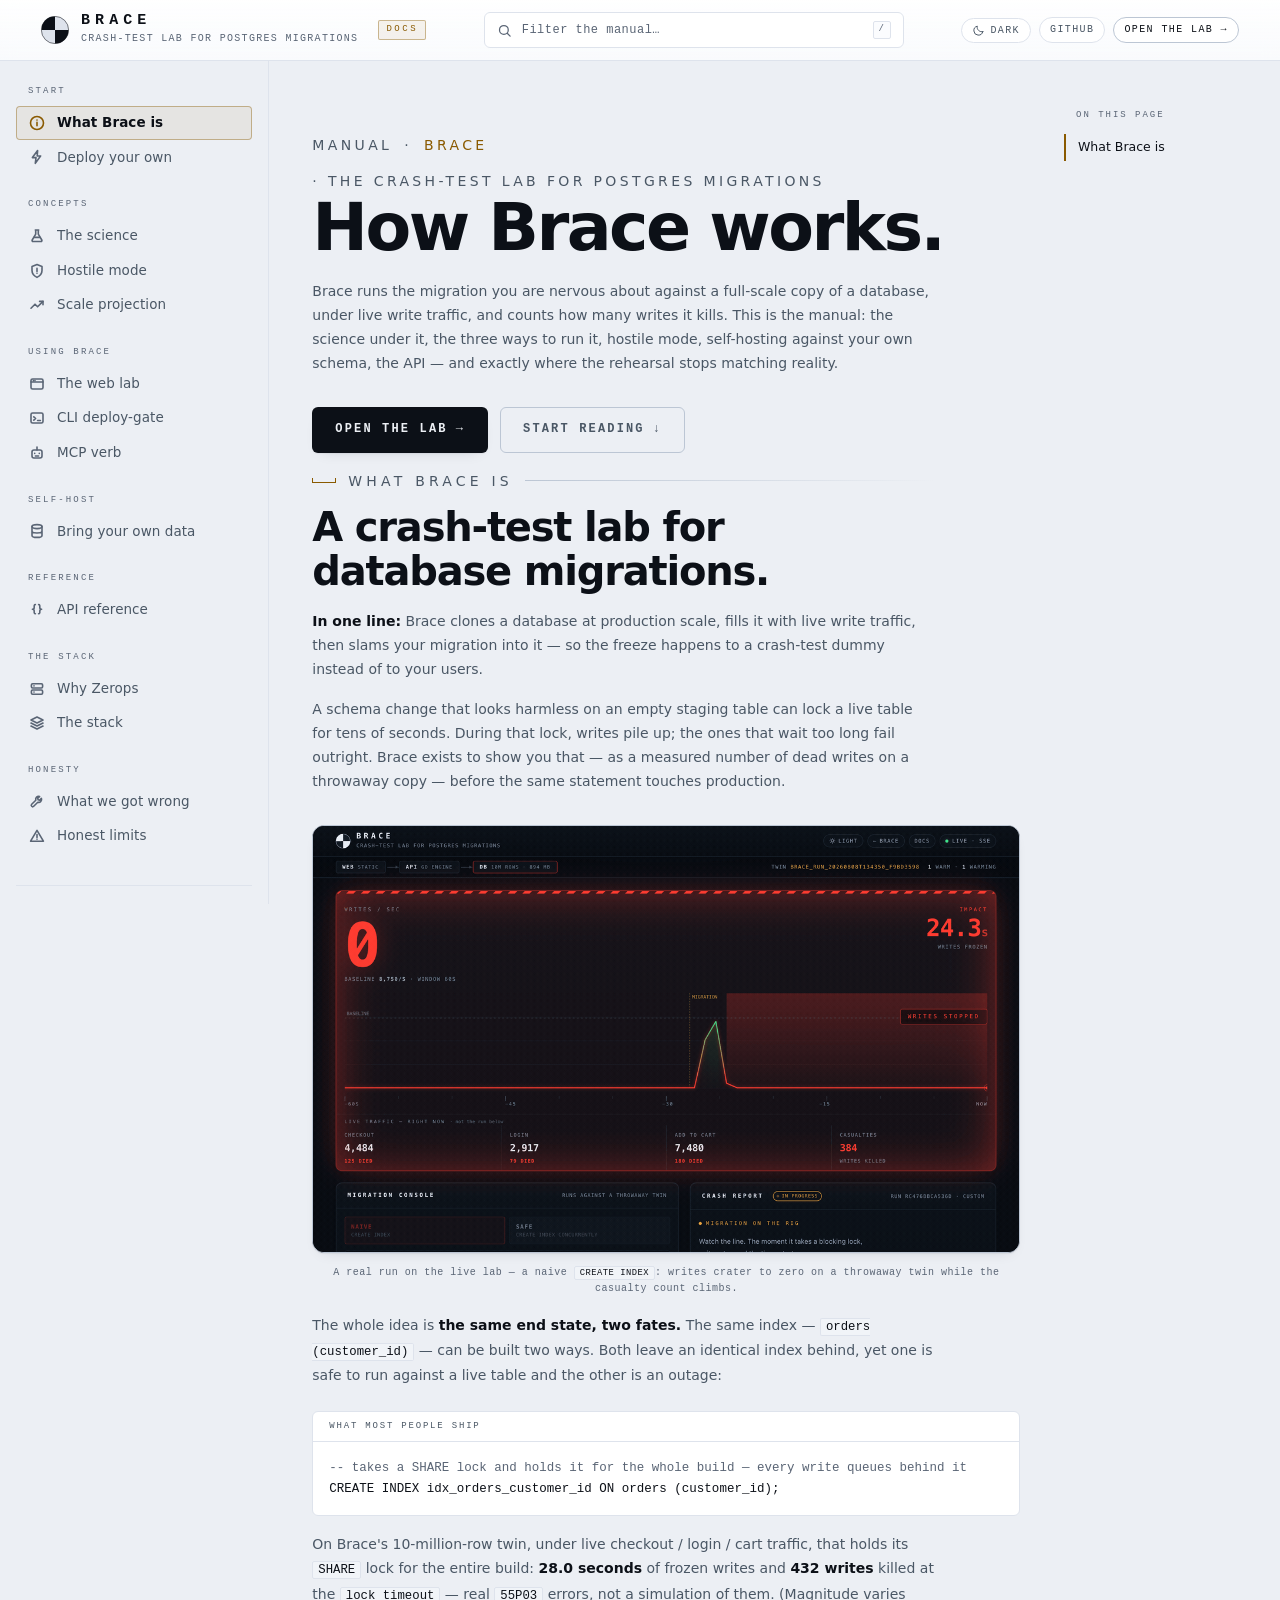
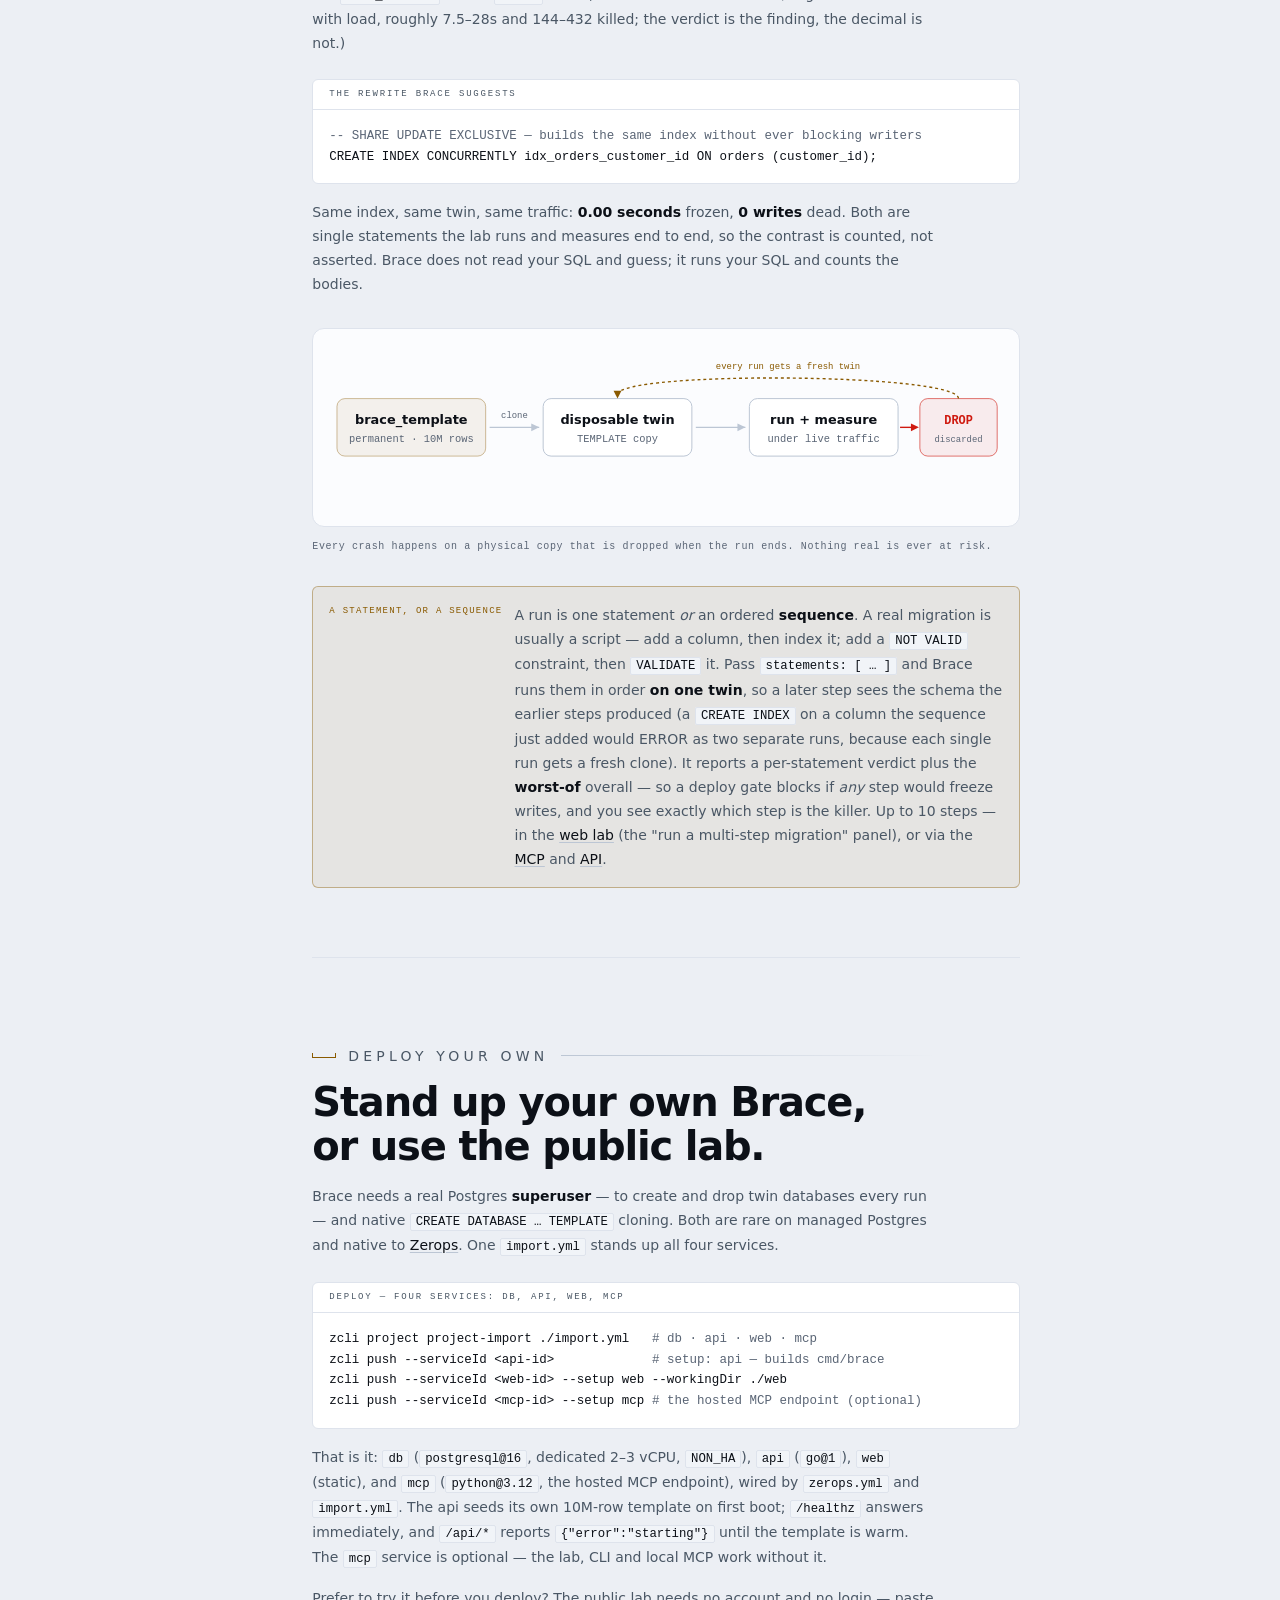
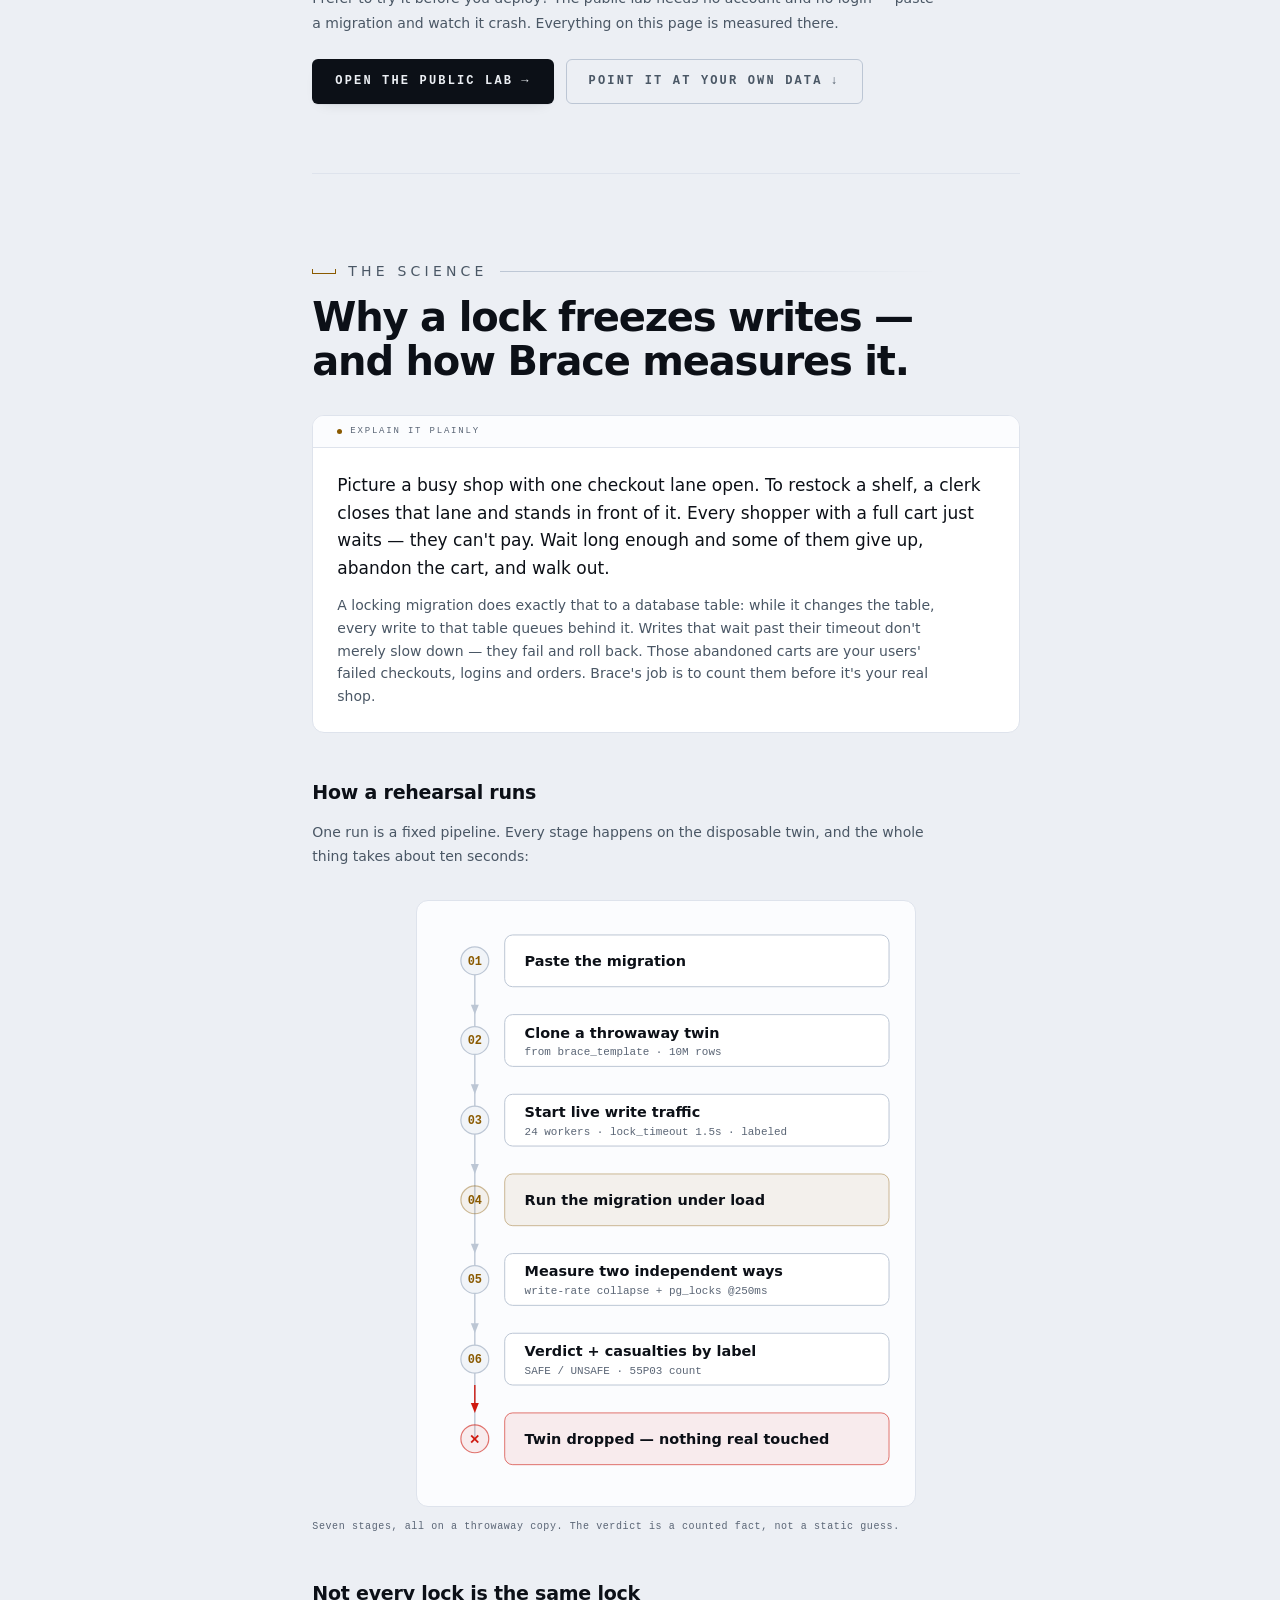
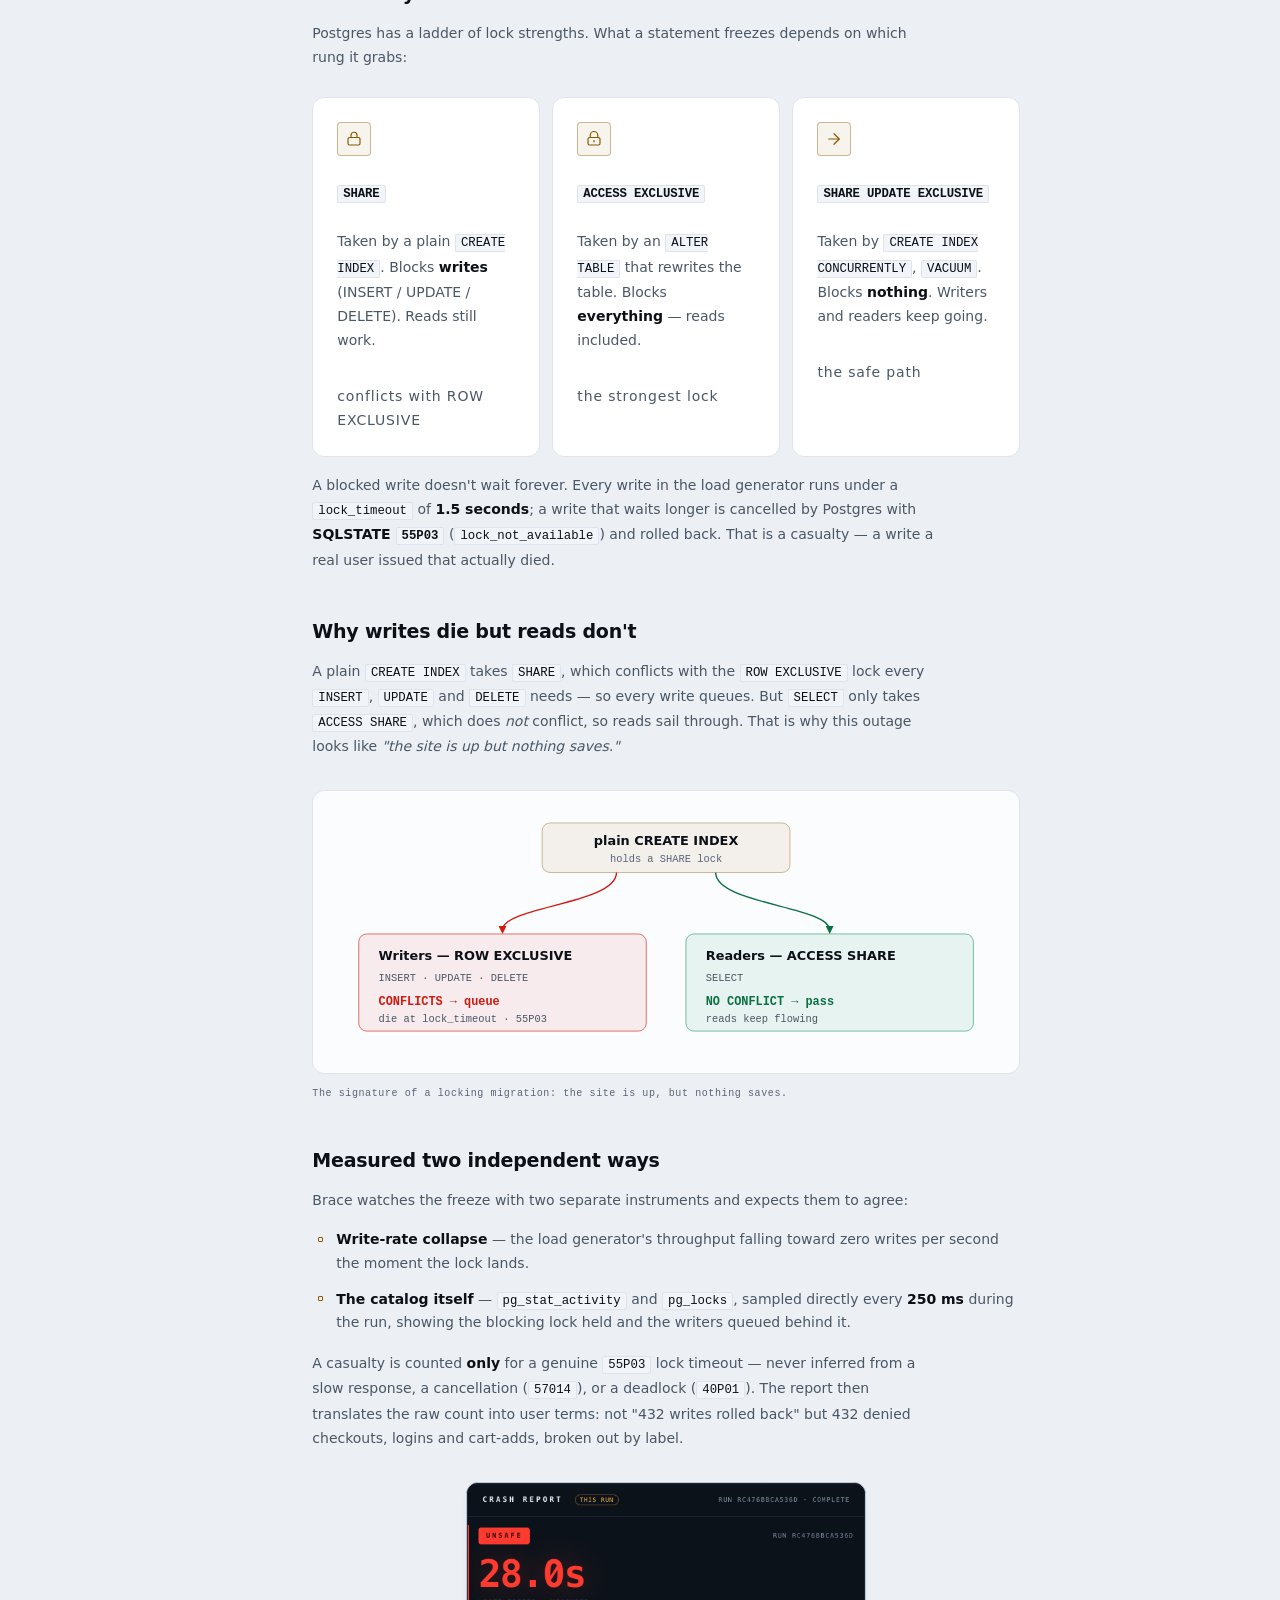
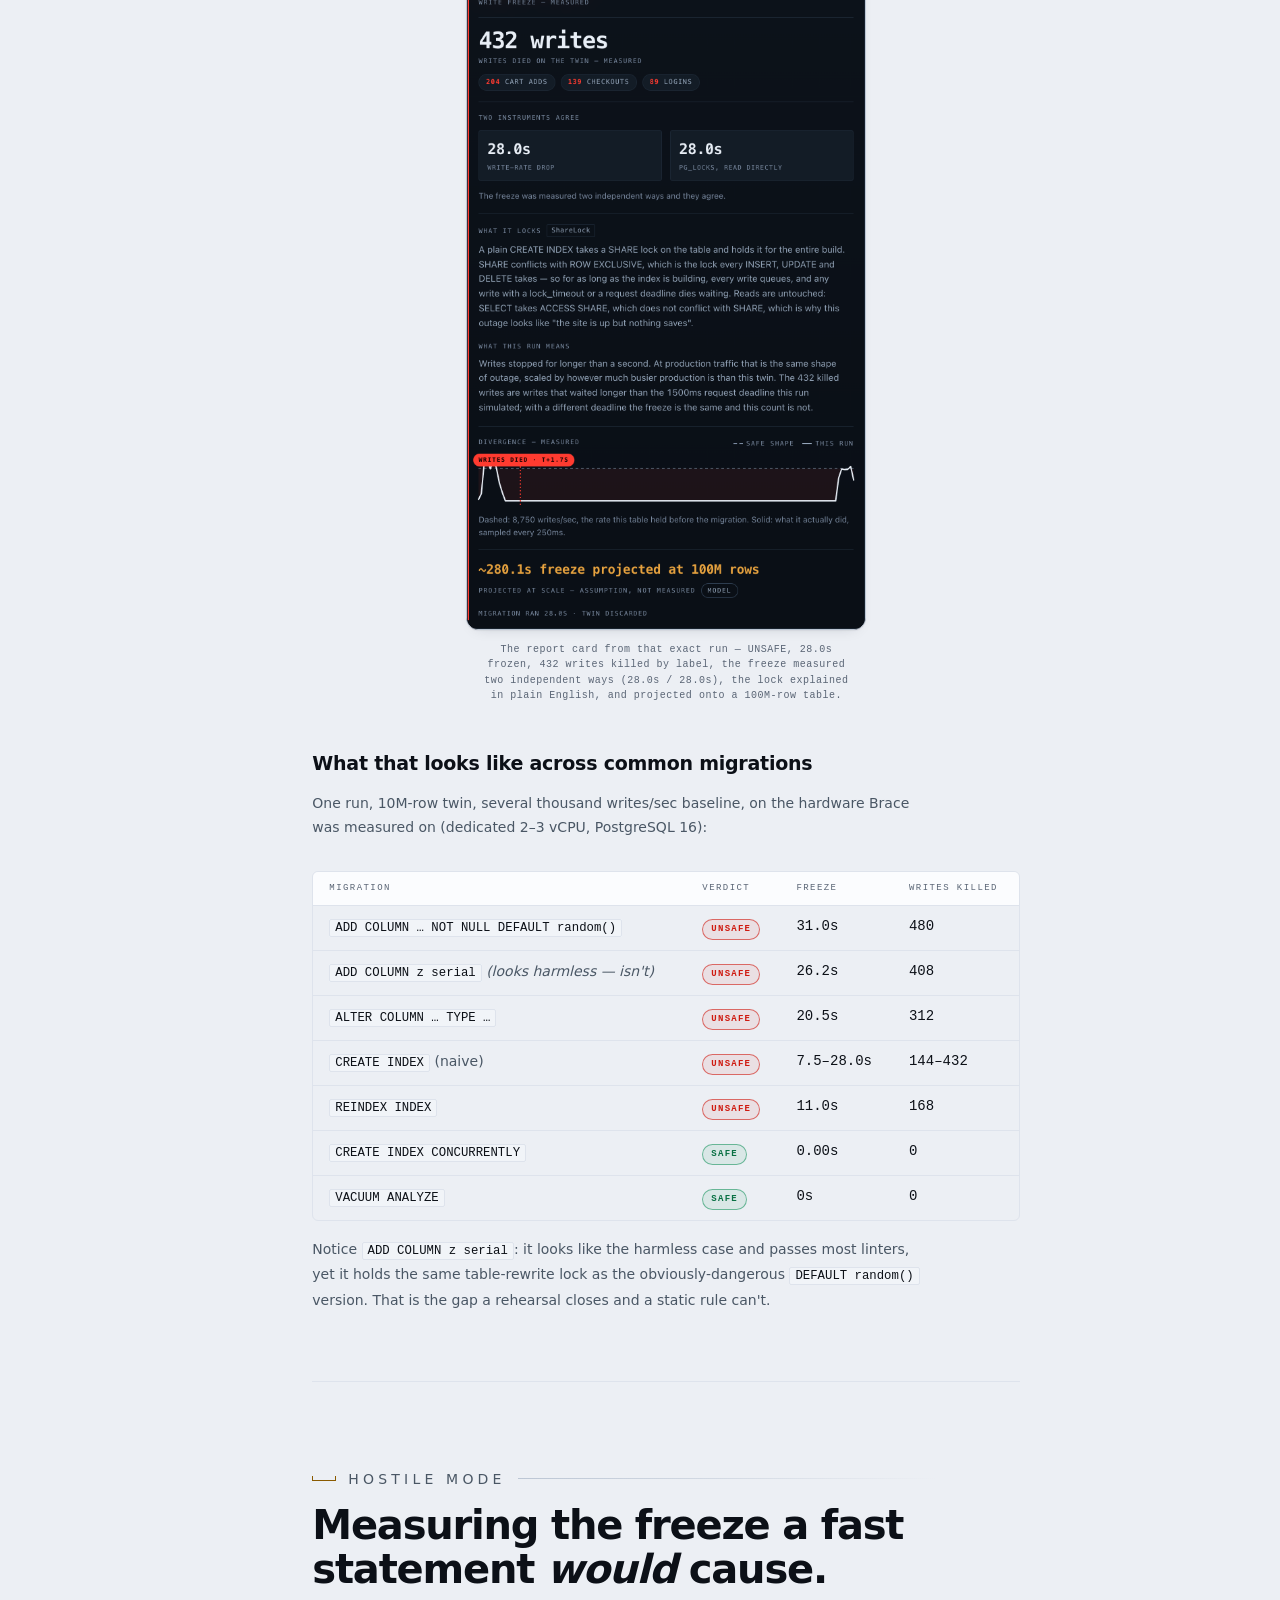
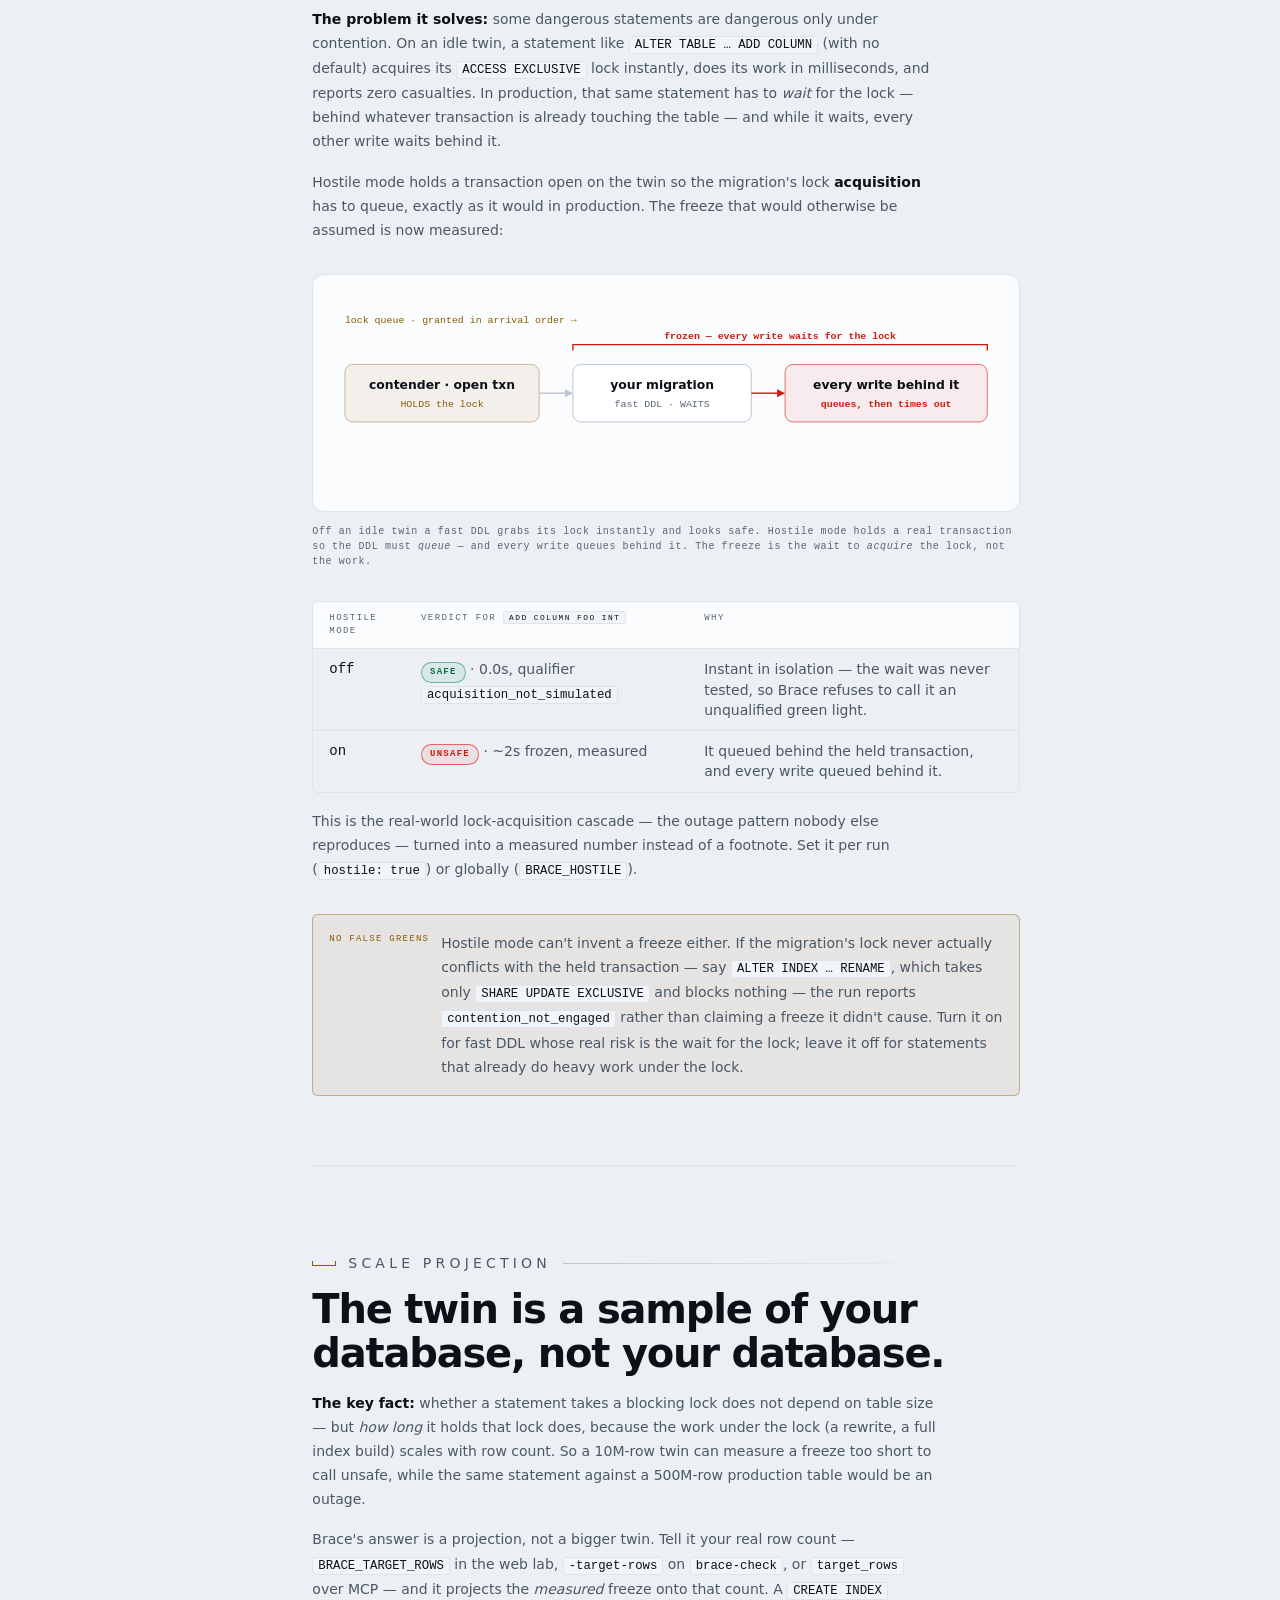
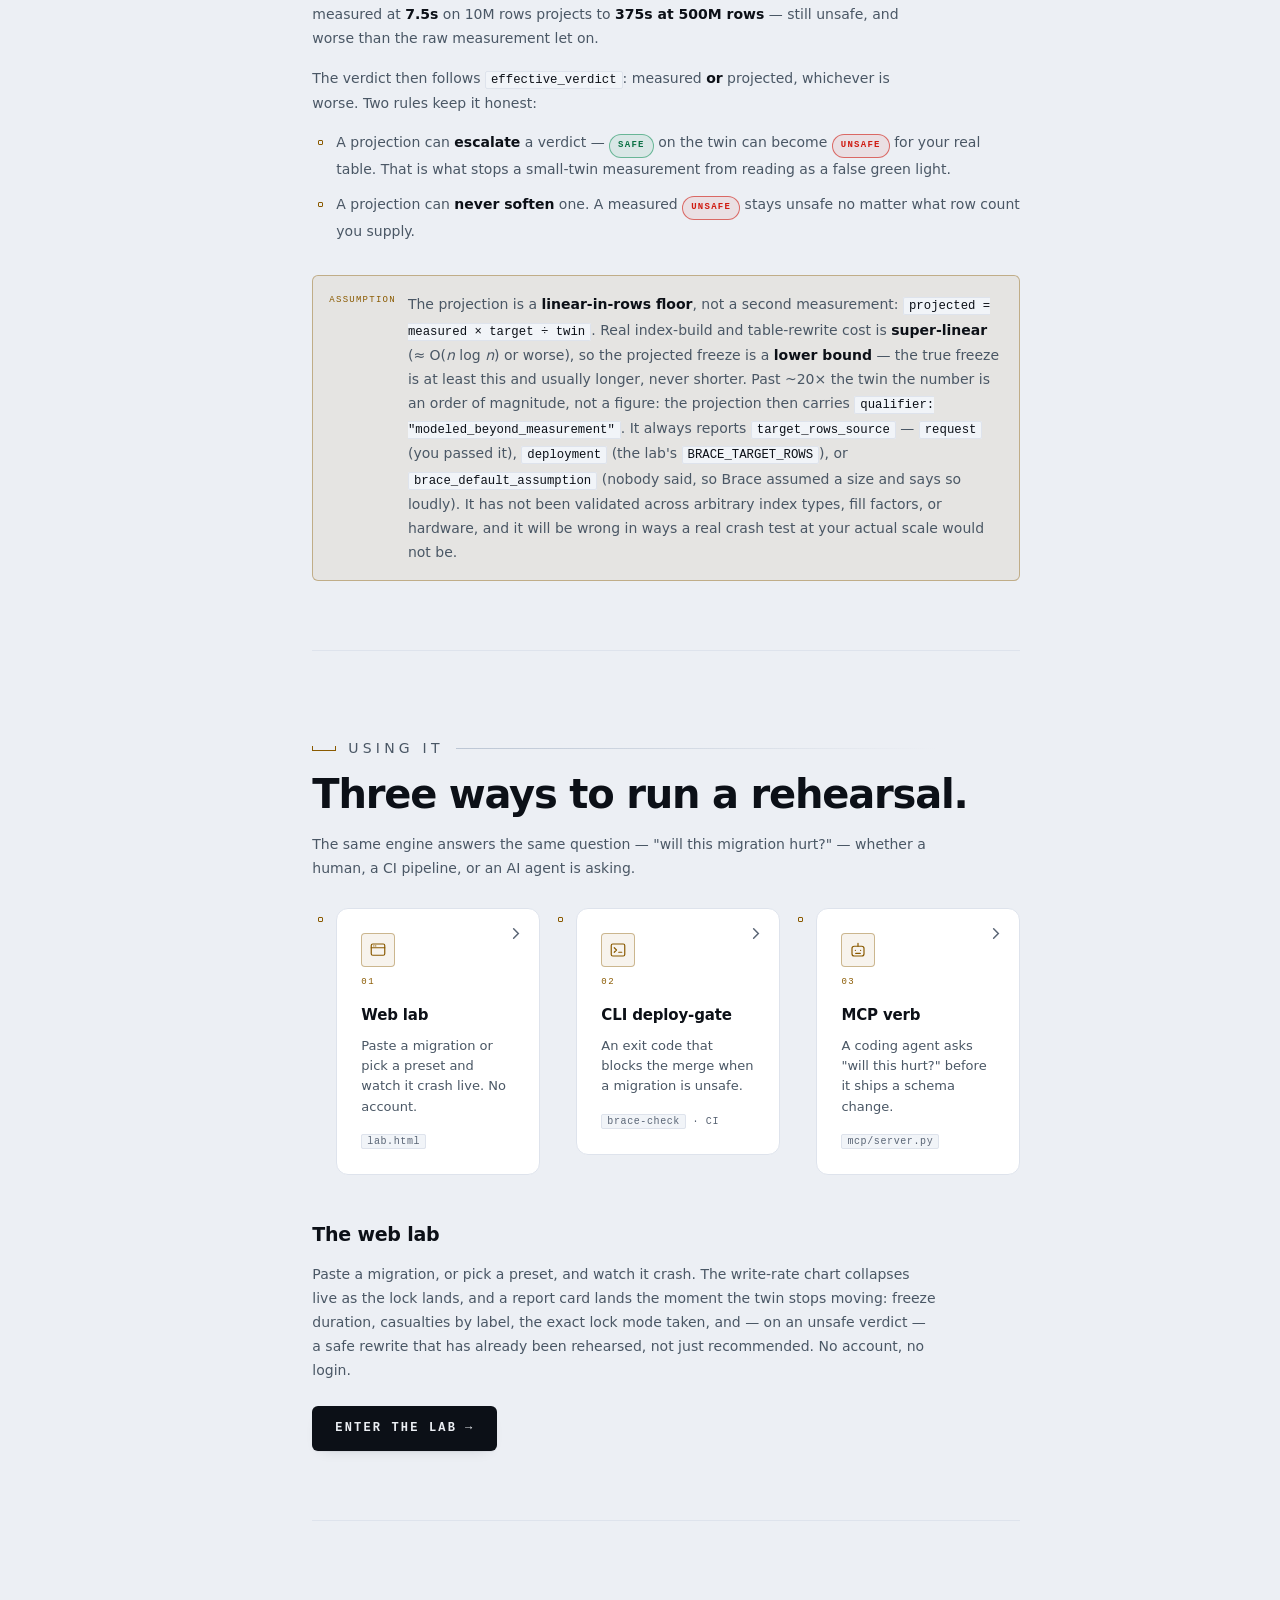
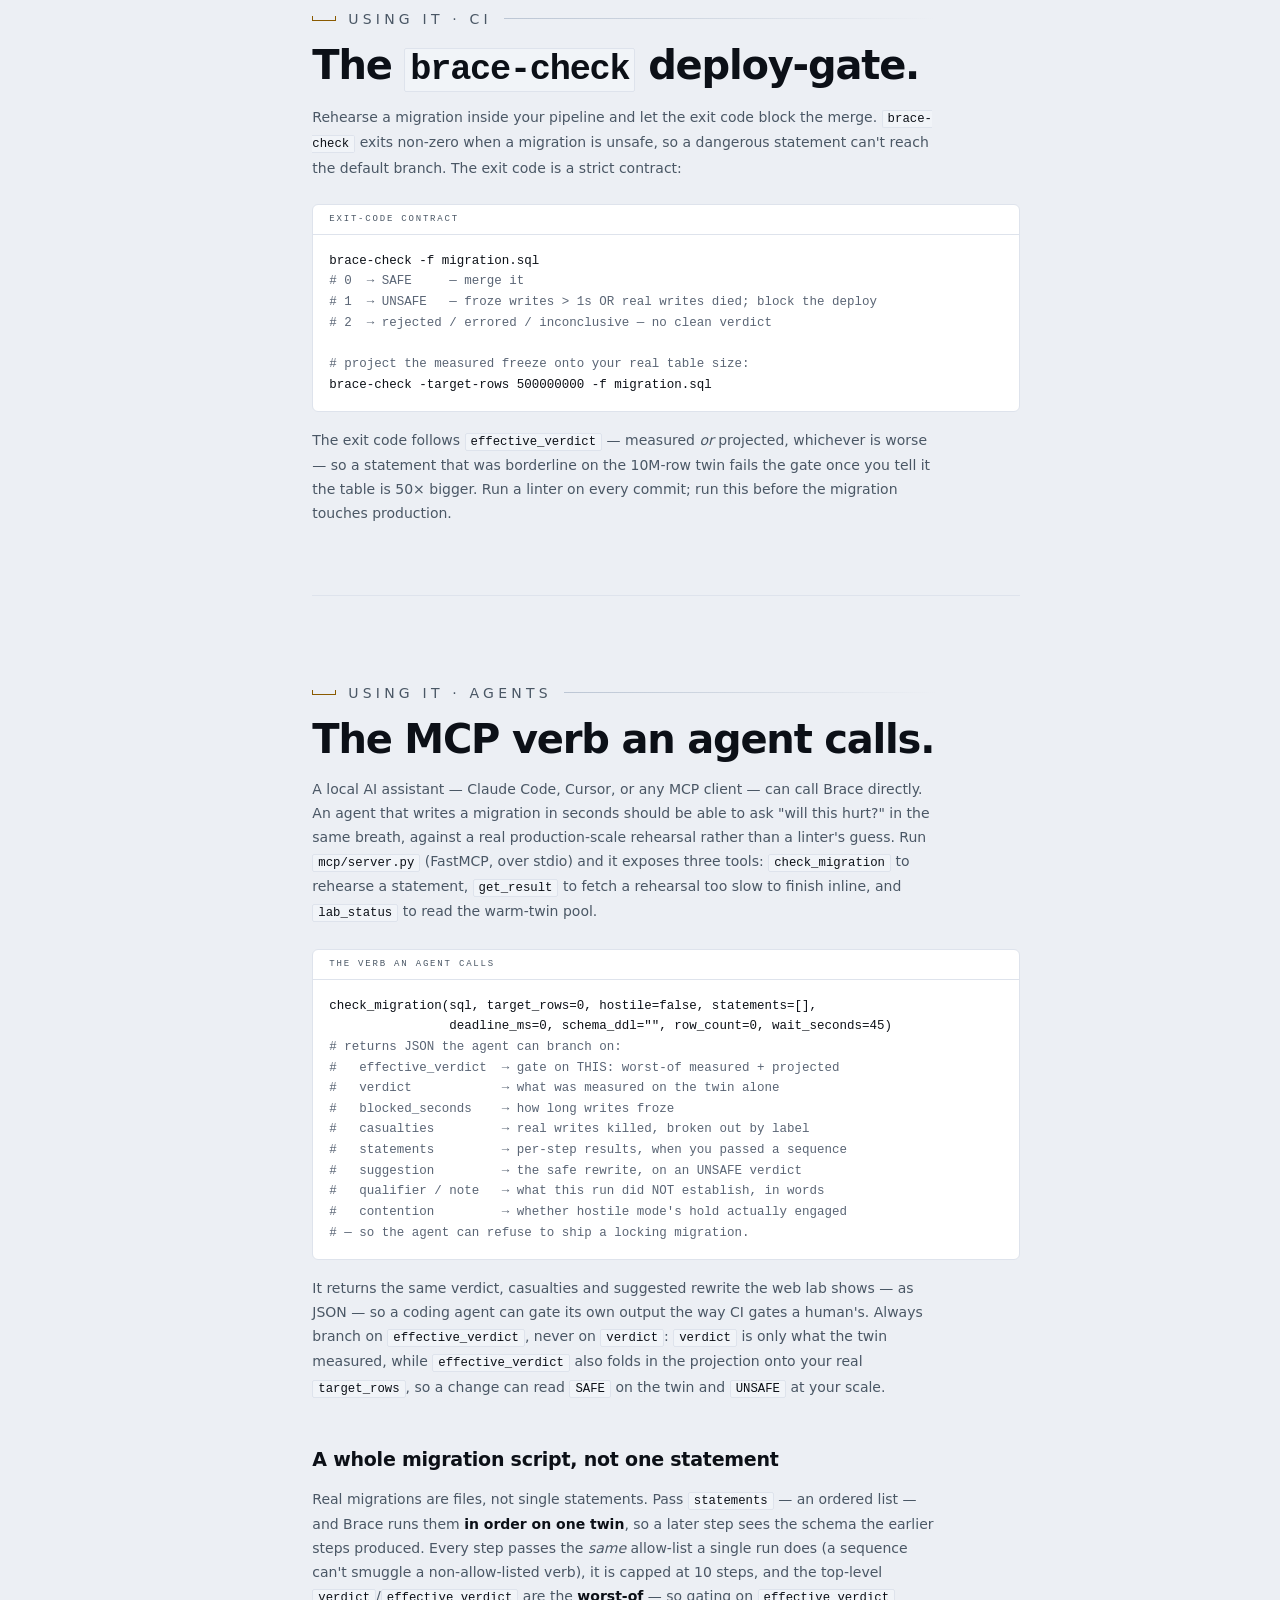
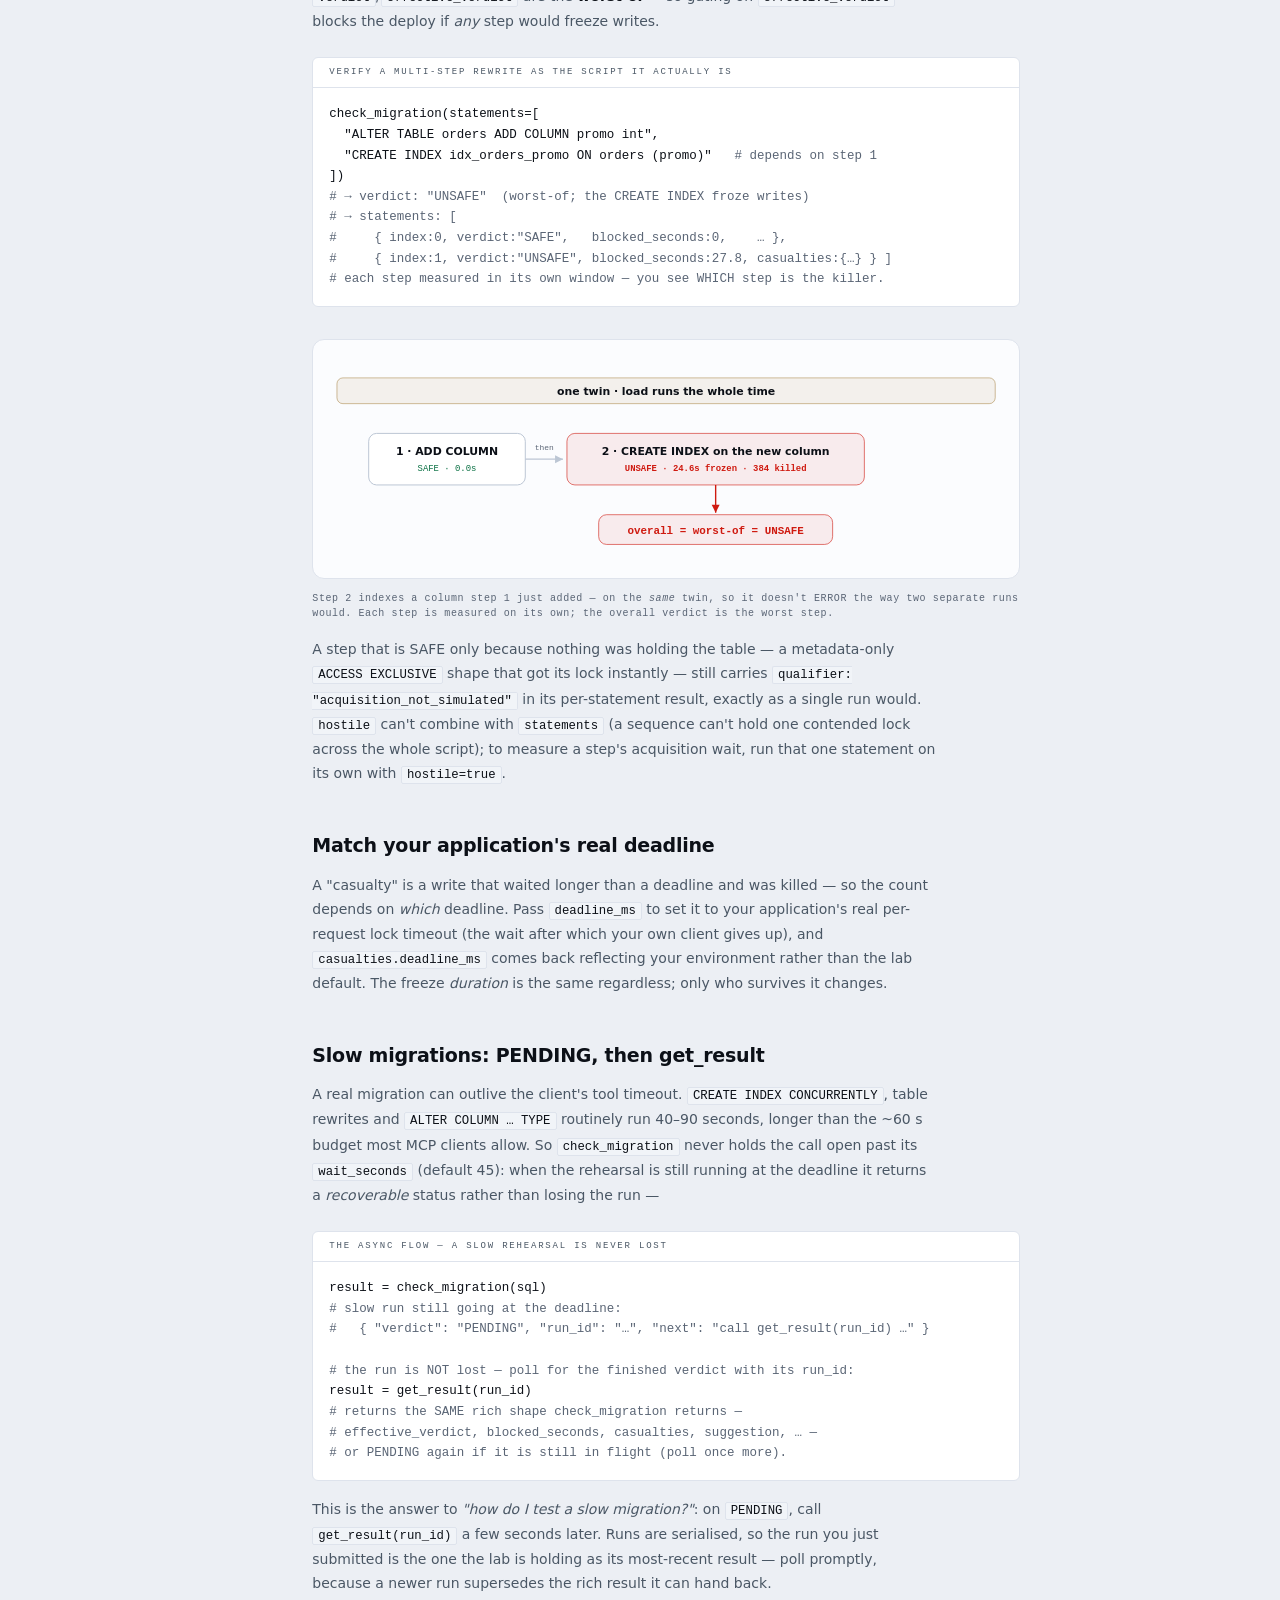
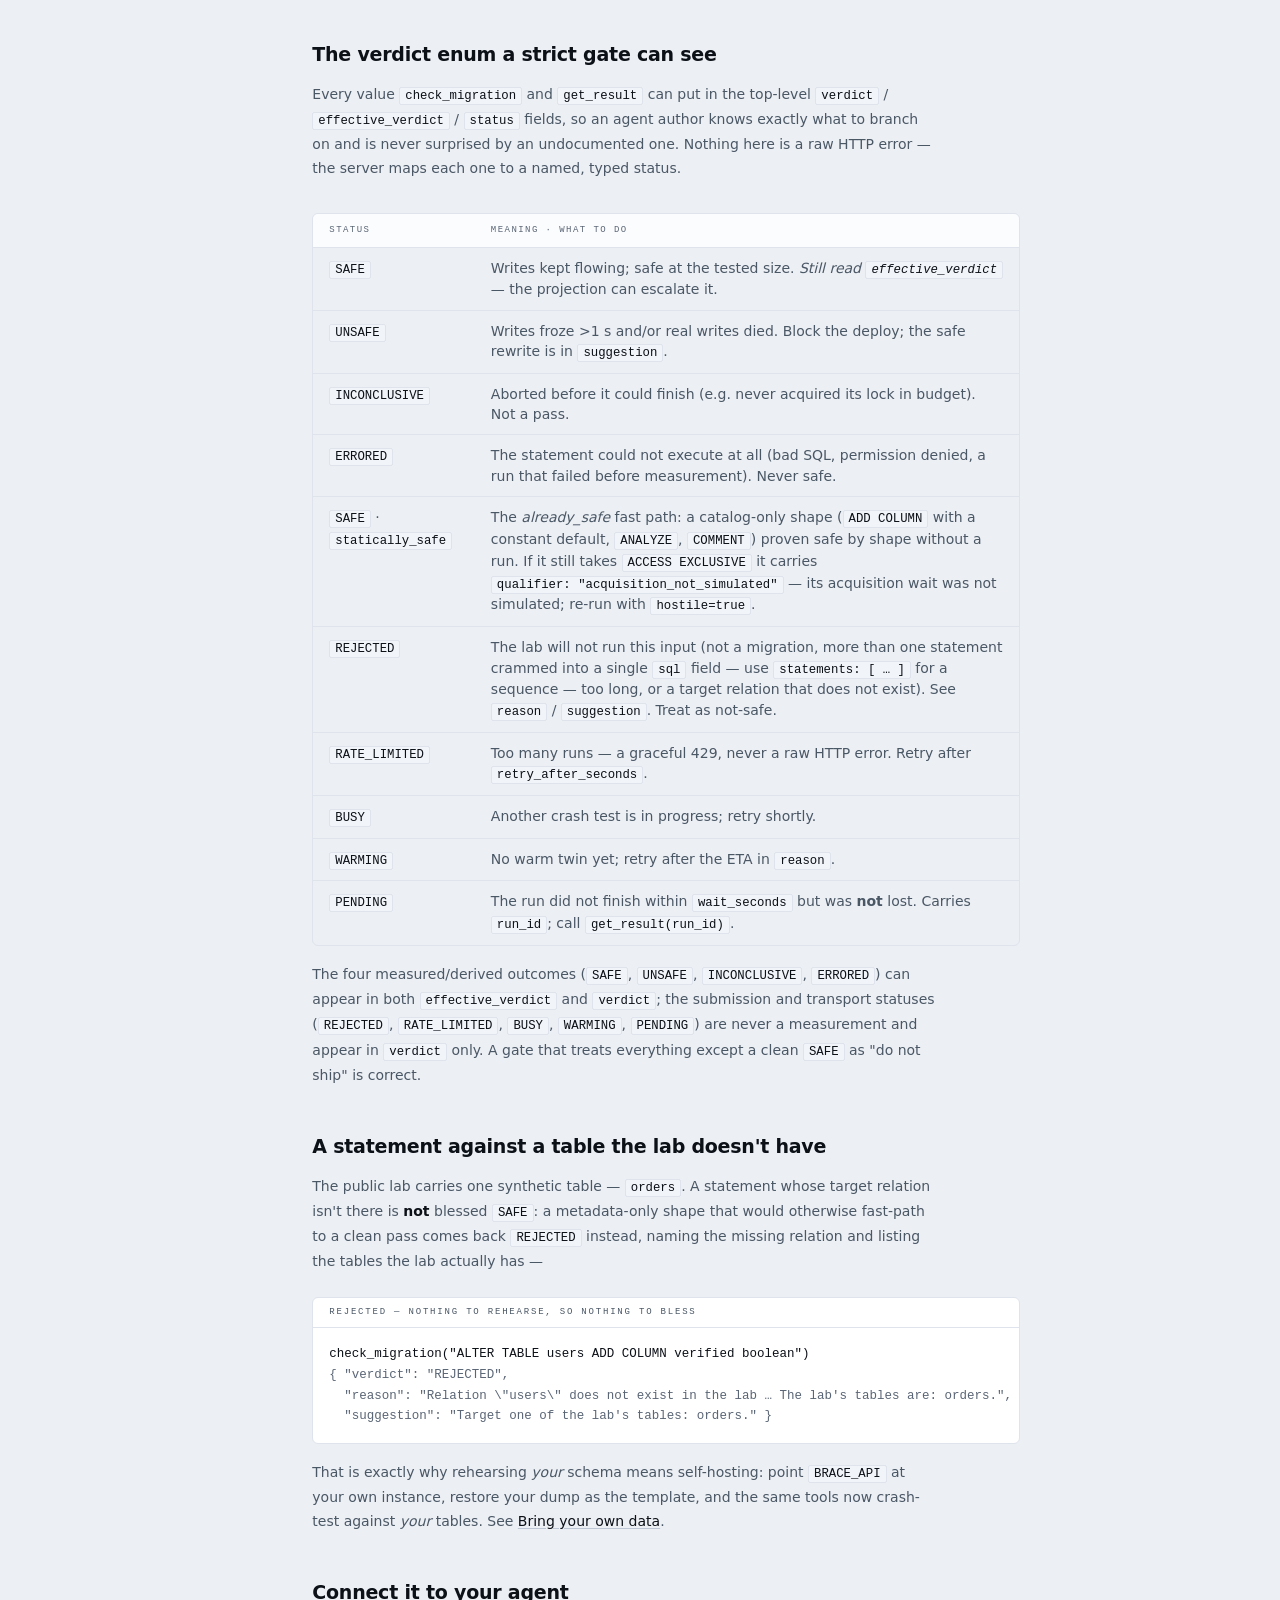
==== commit 2f2271cb: "feat(honesty): modeled_beyond_measurement qualifier, shape_note, target_rows source, seed-cap + empt" ====
--- a/web/docs.html
+++ b/web/docs.html
@@ -514,7 +514,7 @@
 
       <div class="callout">
         <span class="callout__mark">assumption</span>
-        <p>The projection is a <strong>linear model</strong>, not a second measurement. It is clearly labelled as an assumption everywhere it appears, because it has not been validated across arbitrary index types, fill factors, or hardware — and it will be wrong in ways a real crash test at your actual scale would not be.</p>
+        <p>The projection is a <strong>linear-in-rows floor</strong>, not a second measurement: <code>projected = measured × target ÷ twin</code>. Real index-build and table-rewrite cost is <strong>super-linear</strong> (≈ O(<em>n</em> log <em>n</em>) or worse), so the projected freeze is a <strong>lower bound</strong> — the true freeze is at least this and usually longer, never shorter. Past ~20× the twin the number is an order of magnitude, not a figure: the projection then carries <code>qualifier: "modeled_beyond_measurement"</code>. It always reports <code>target_rows_source</code> — <code>request</code> (you passed it), <code>deployment</code> (the lab's <code>BRACE_TARGET_ROWS</code>), or <code>brace_default_assumption</code> (nobody said, so Brace assumed a size and says so loudly). It has not been validated across arbitrary index types, fill factors, or hardware, and it will be wrong in ways a real crash test at your actual scale would not be.</p>
       </div>
     </section>
 
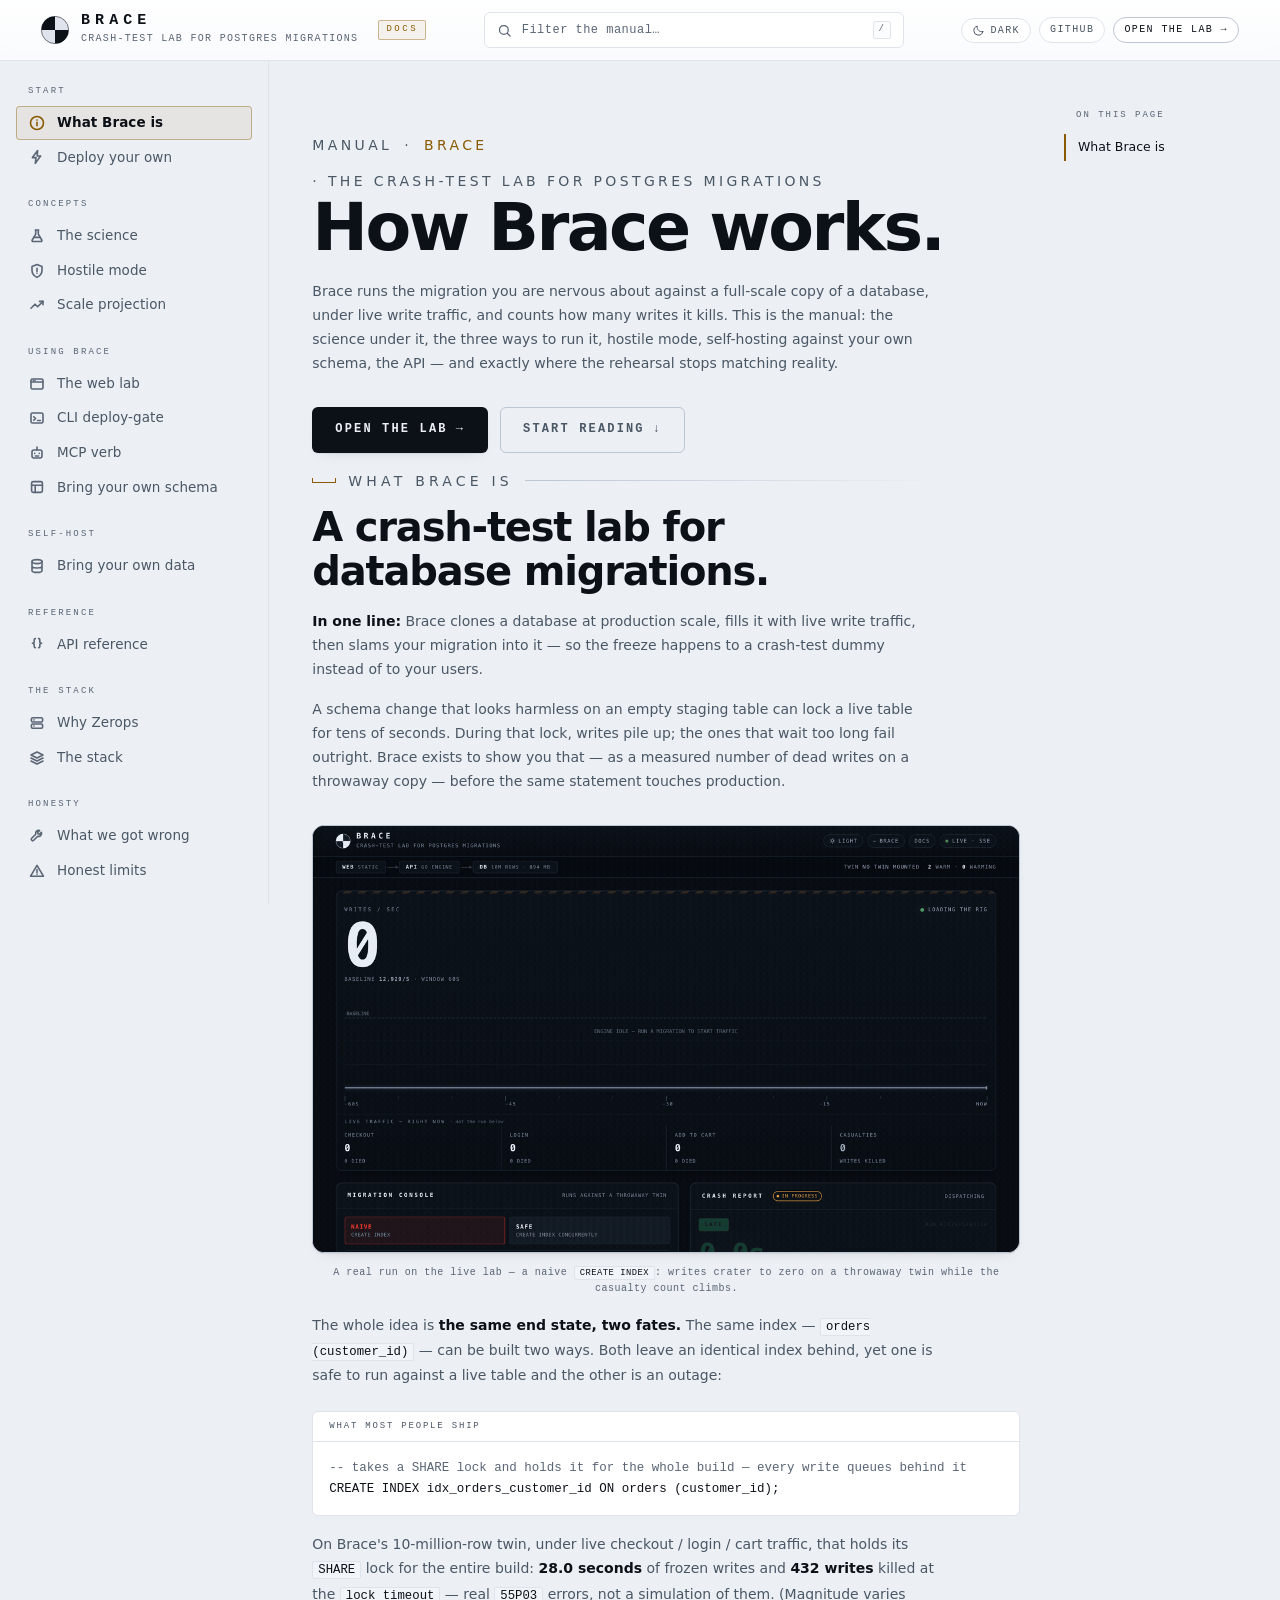
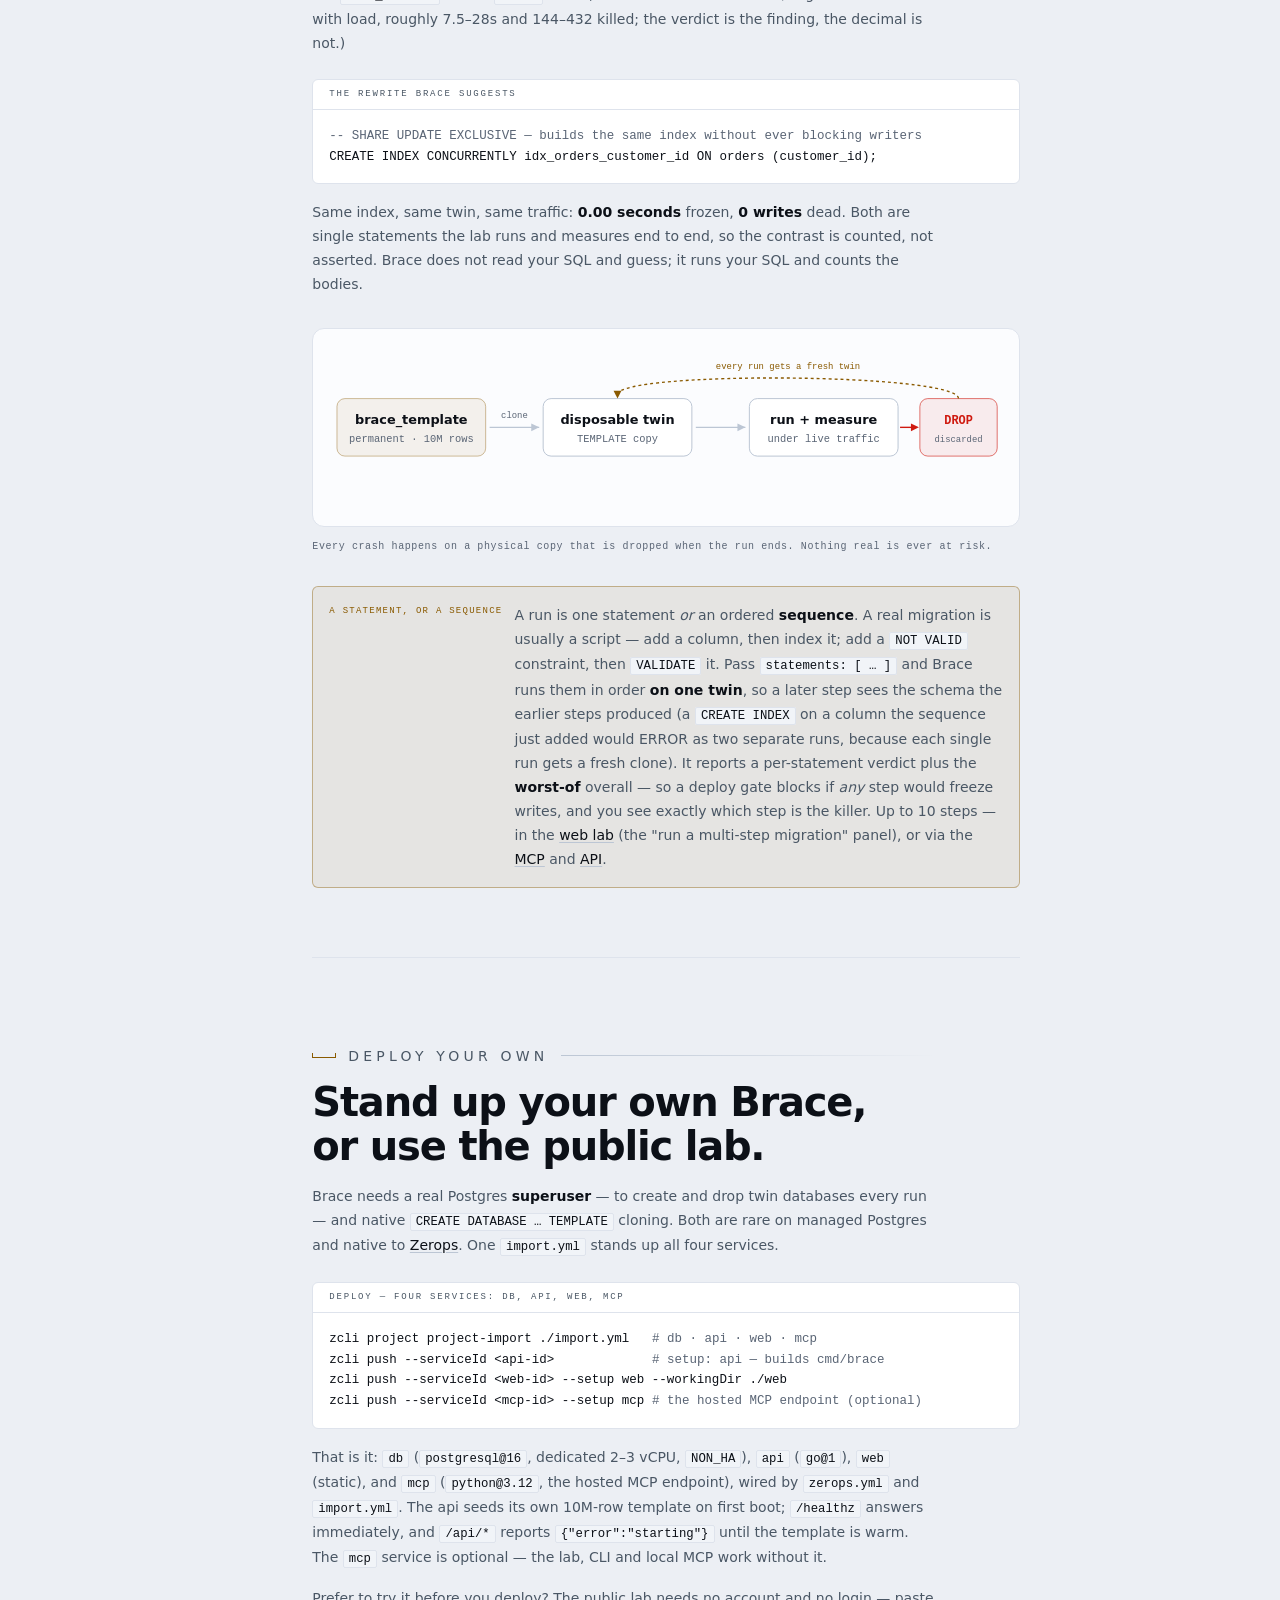
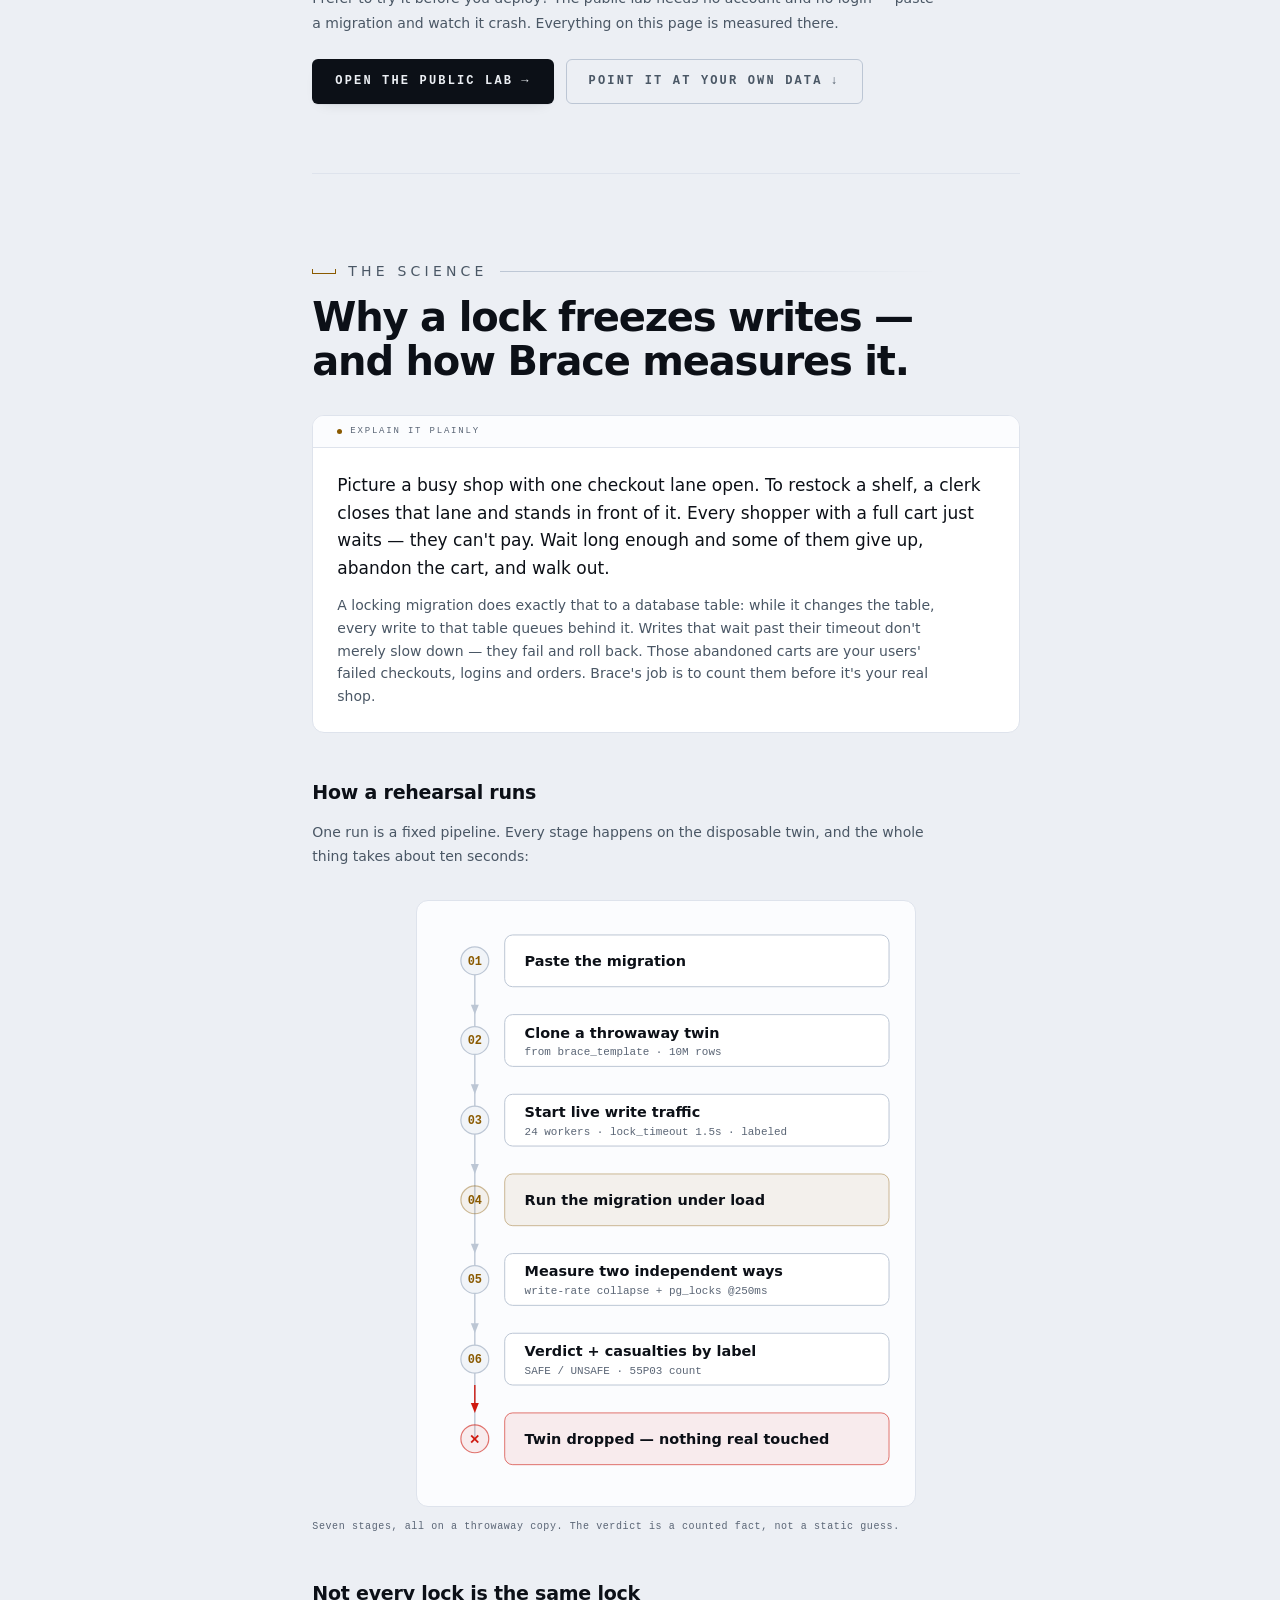
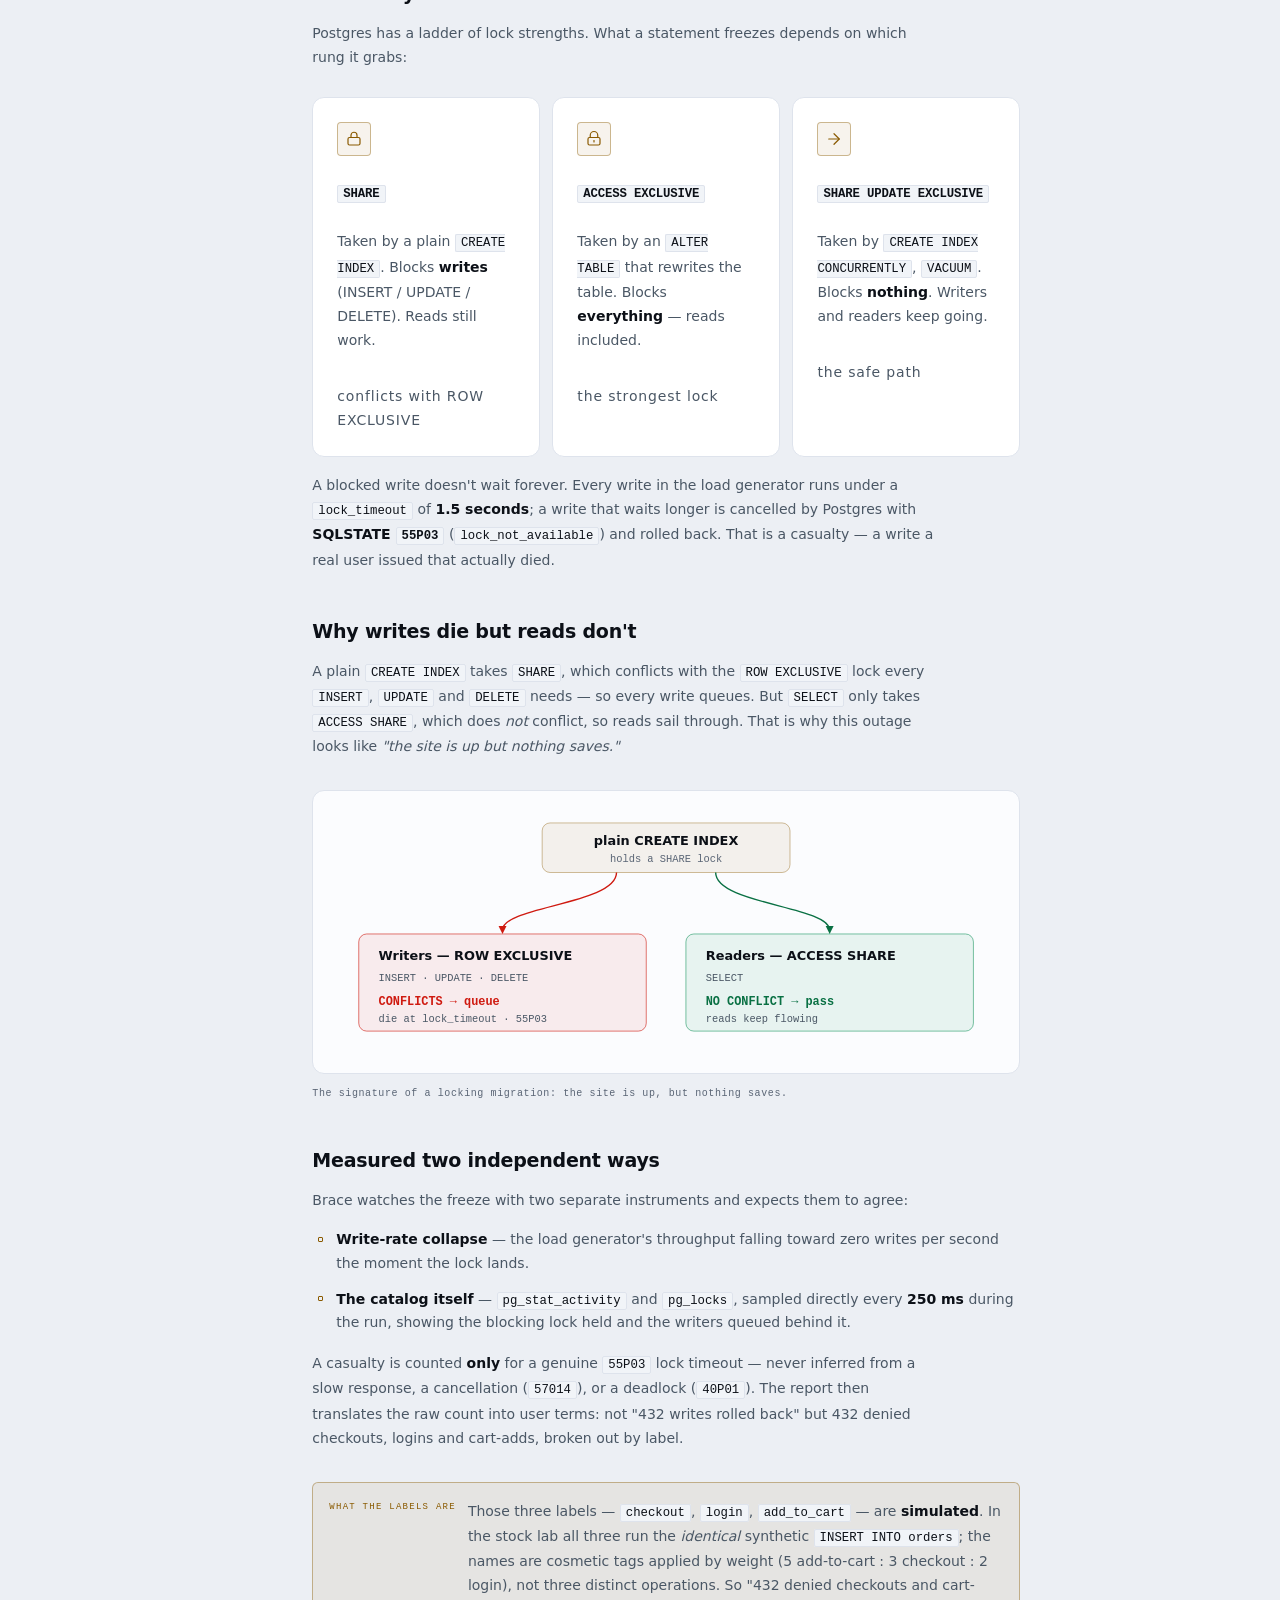
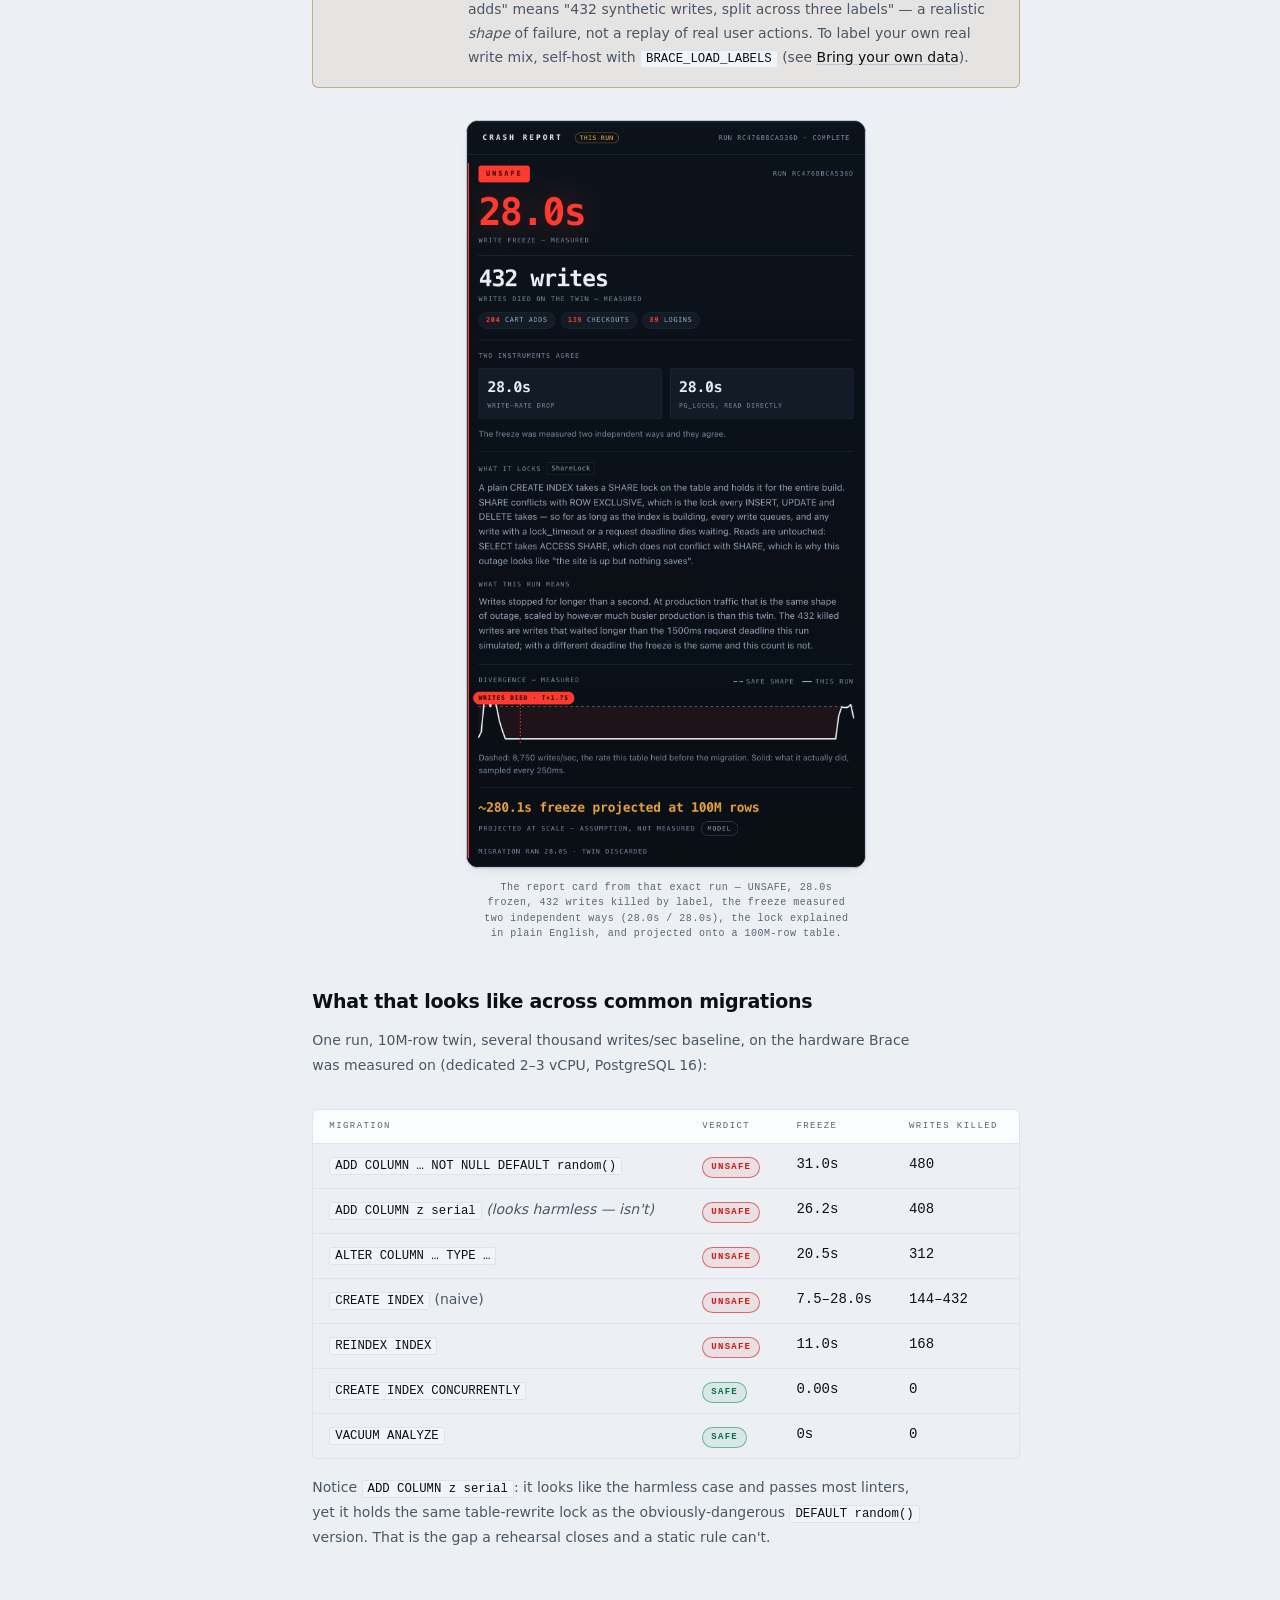
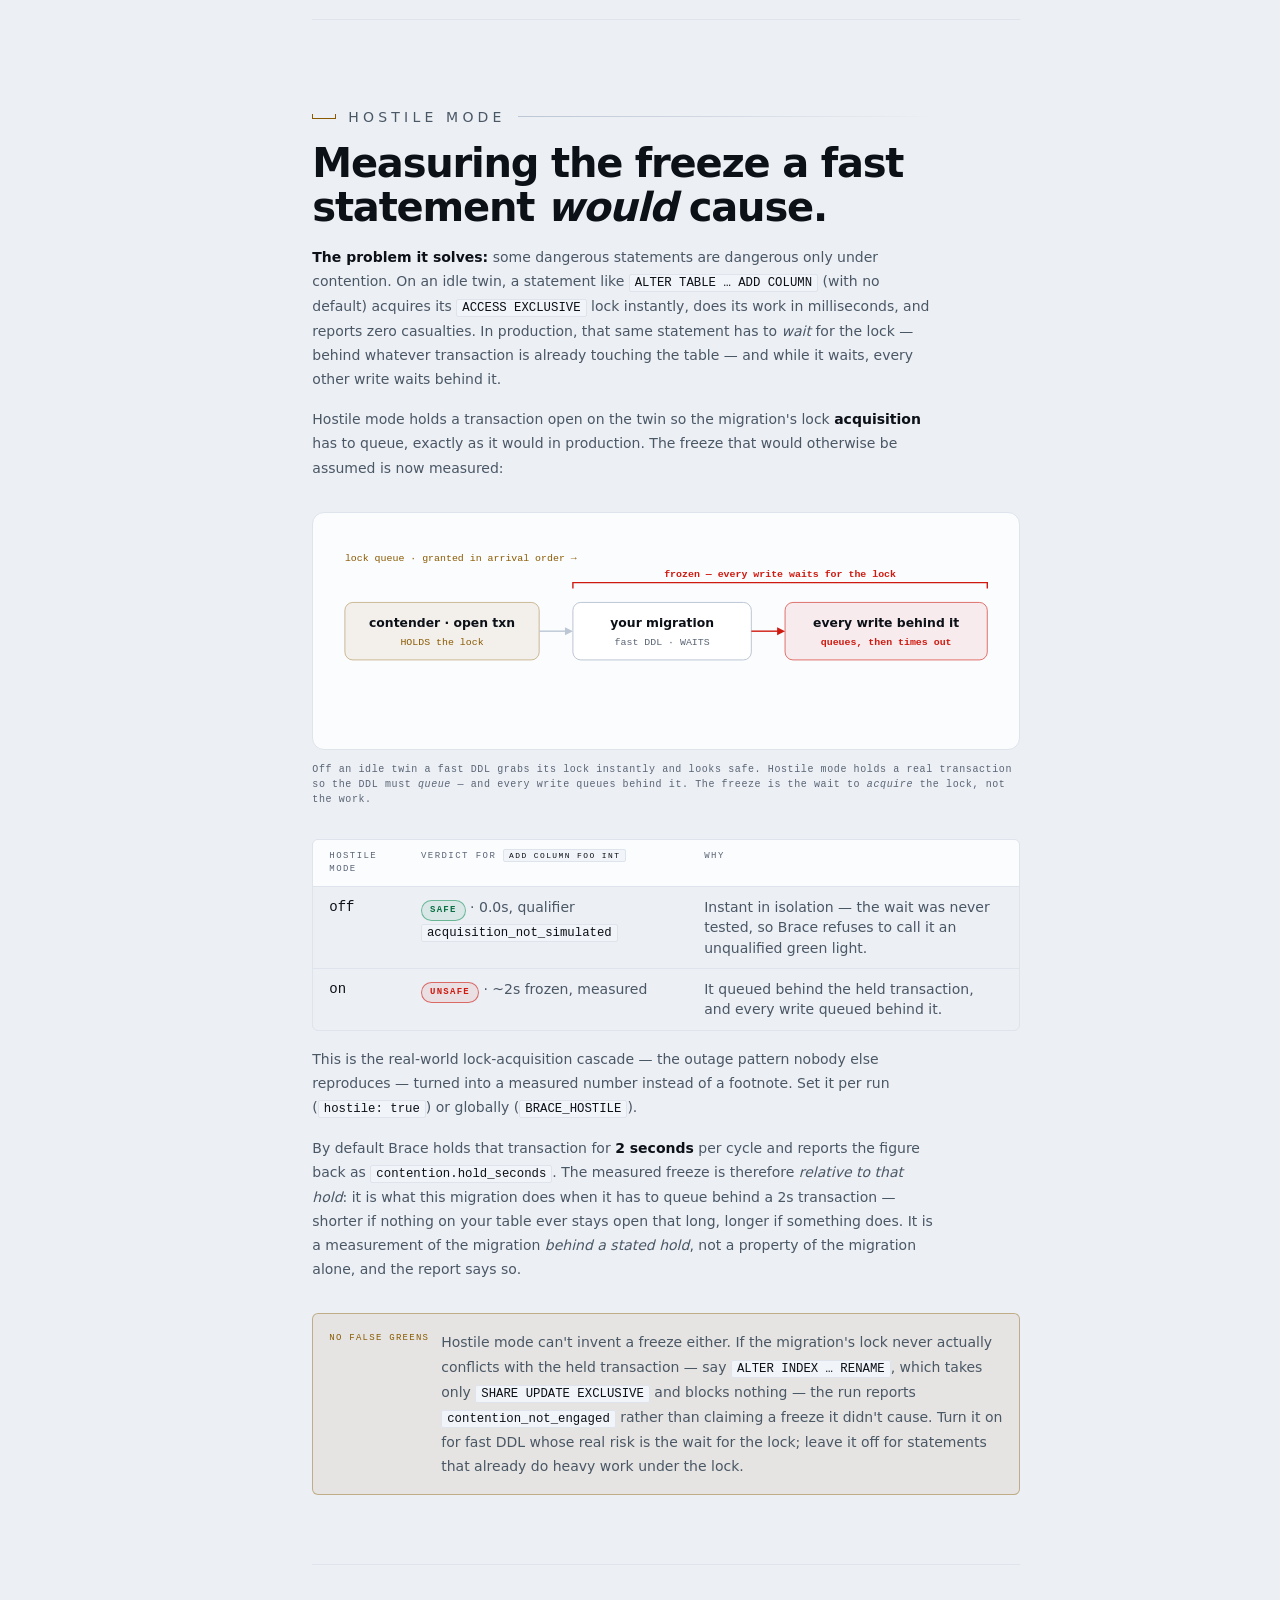
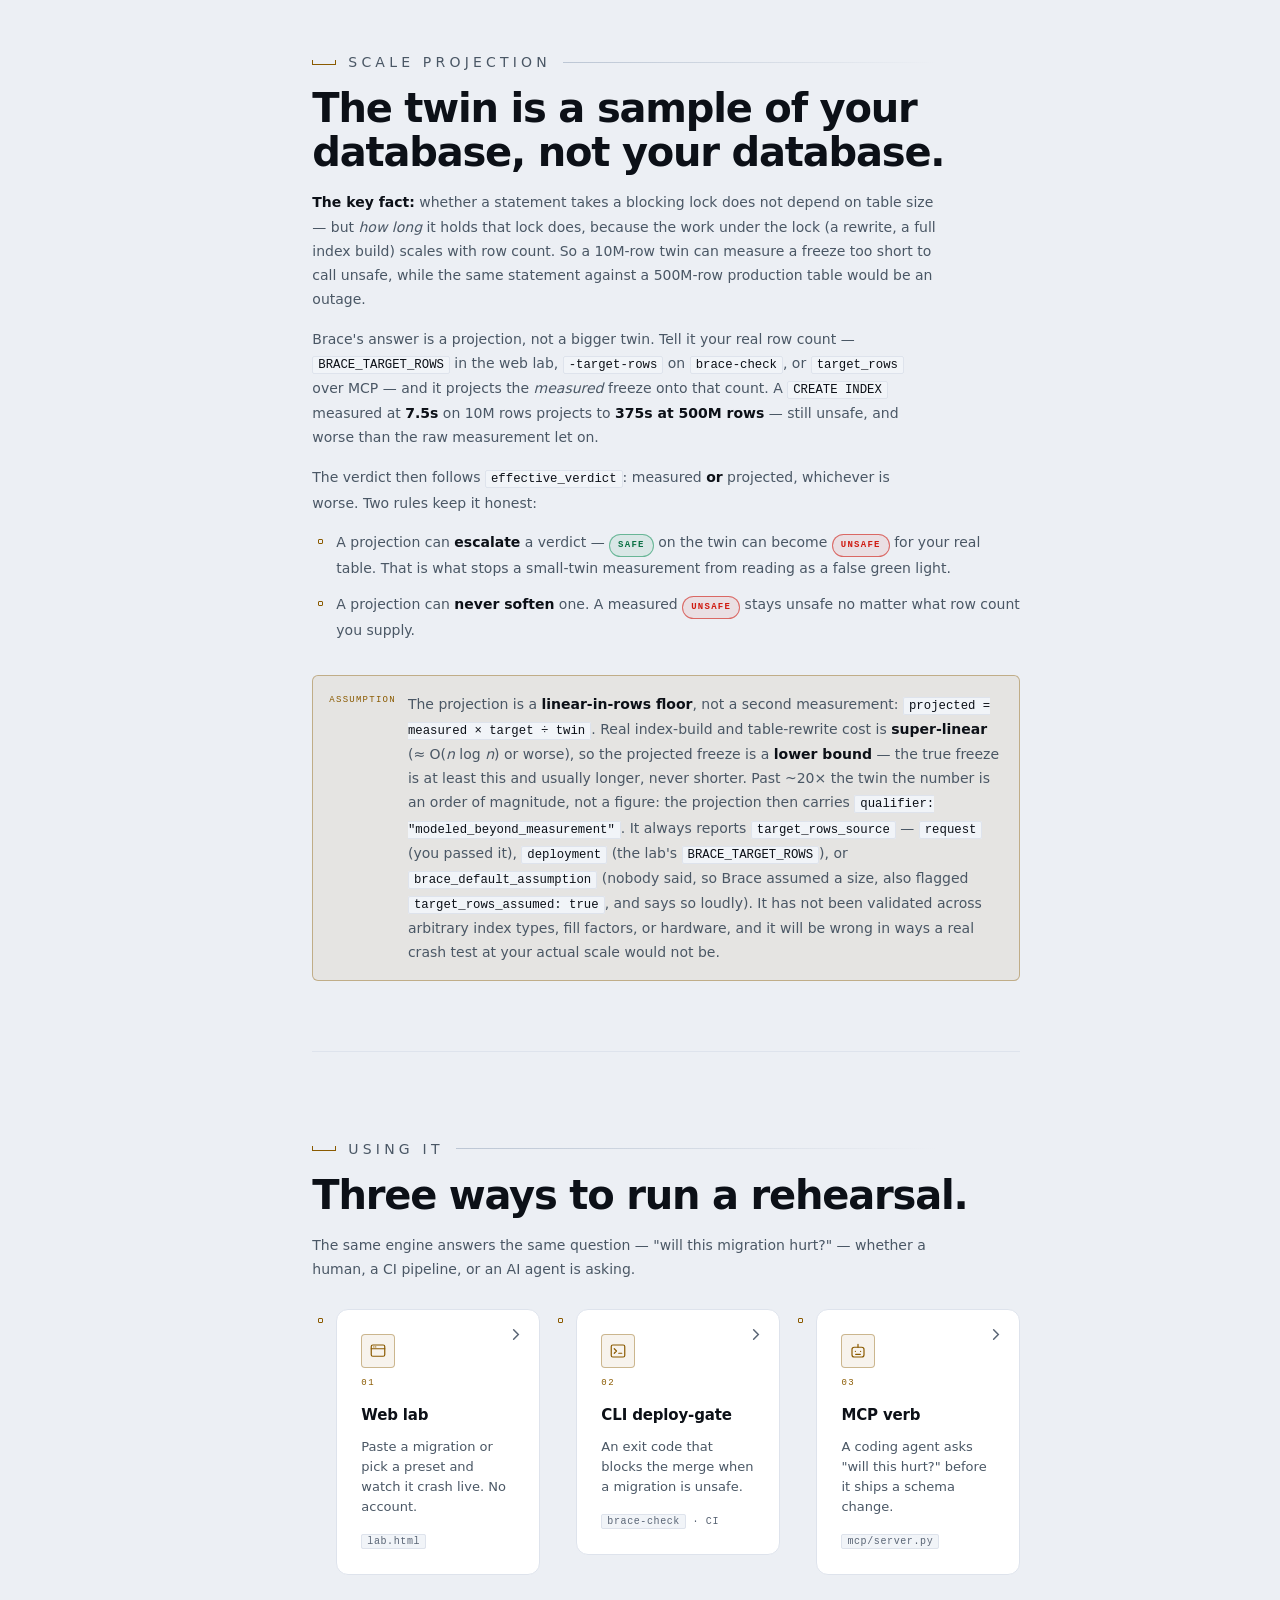
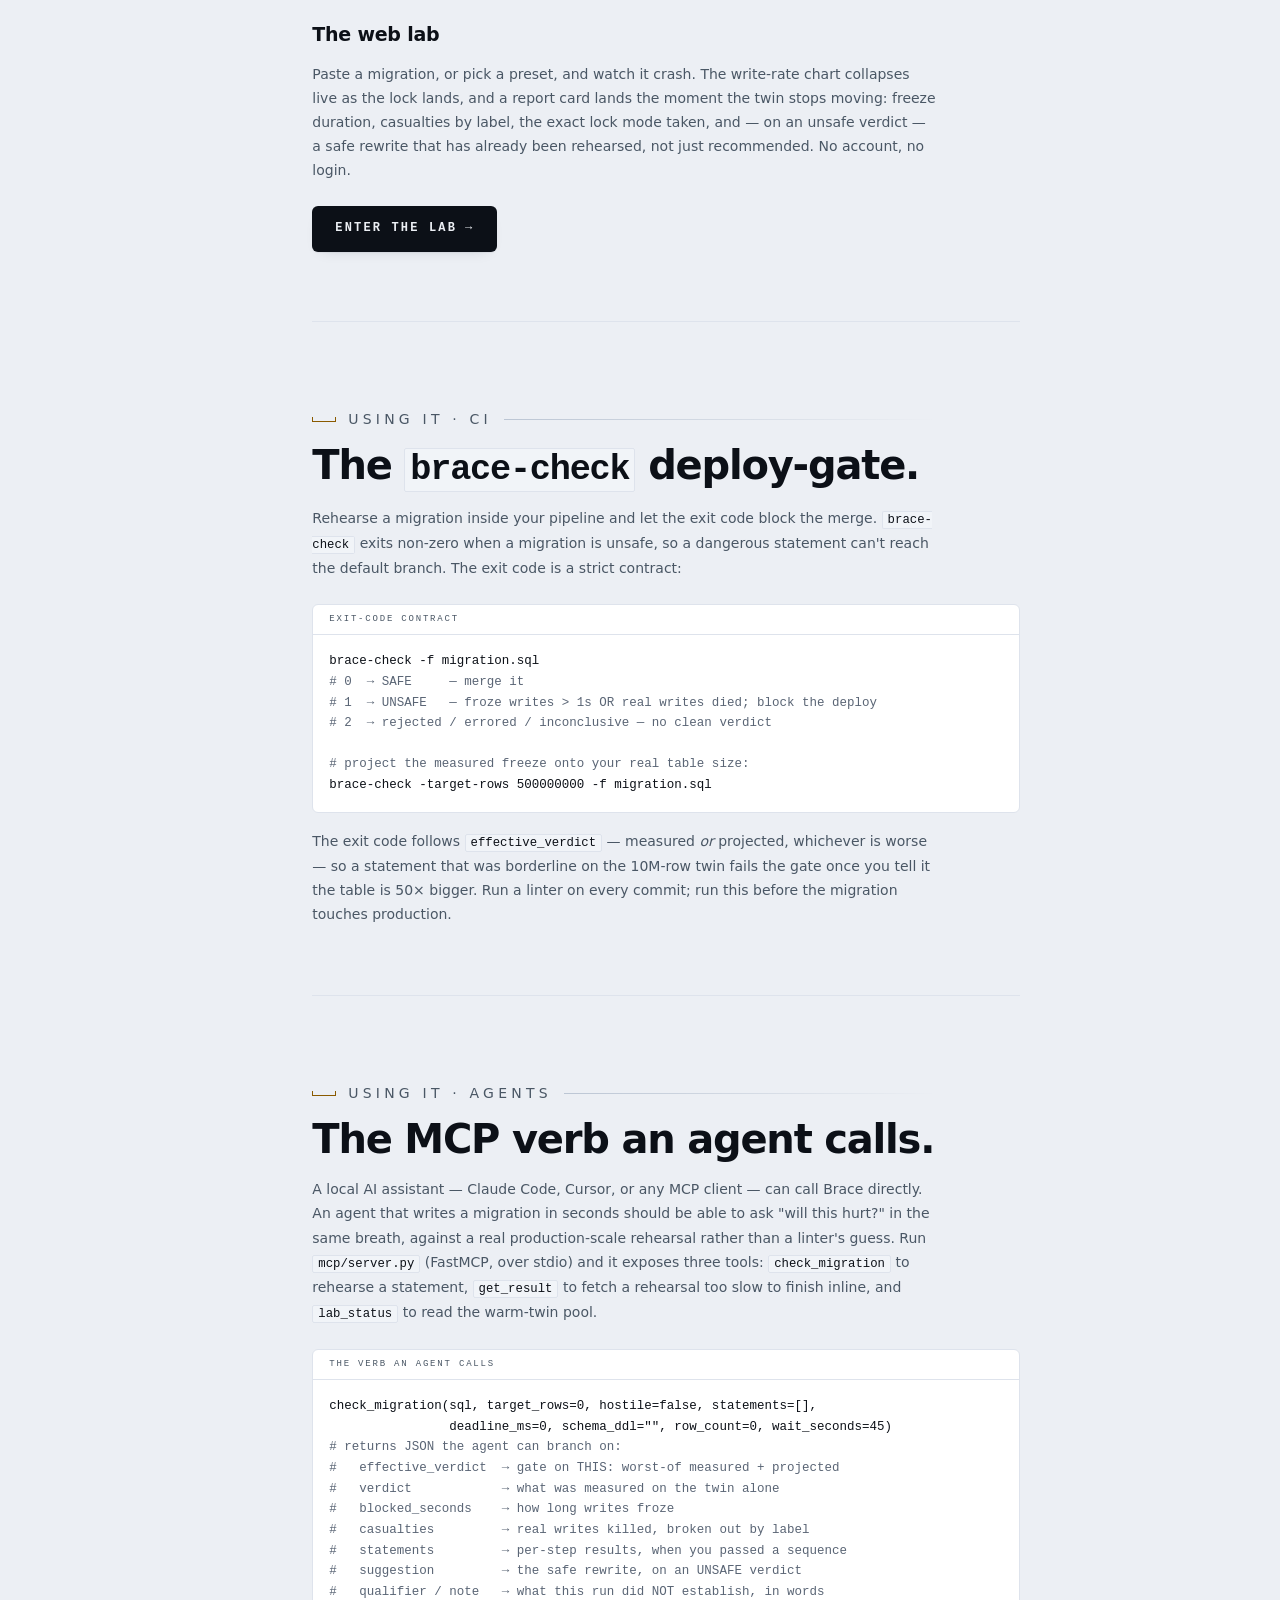
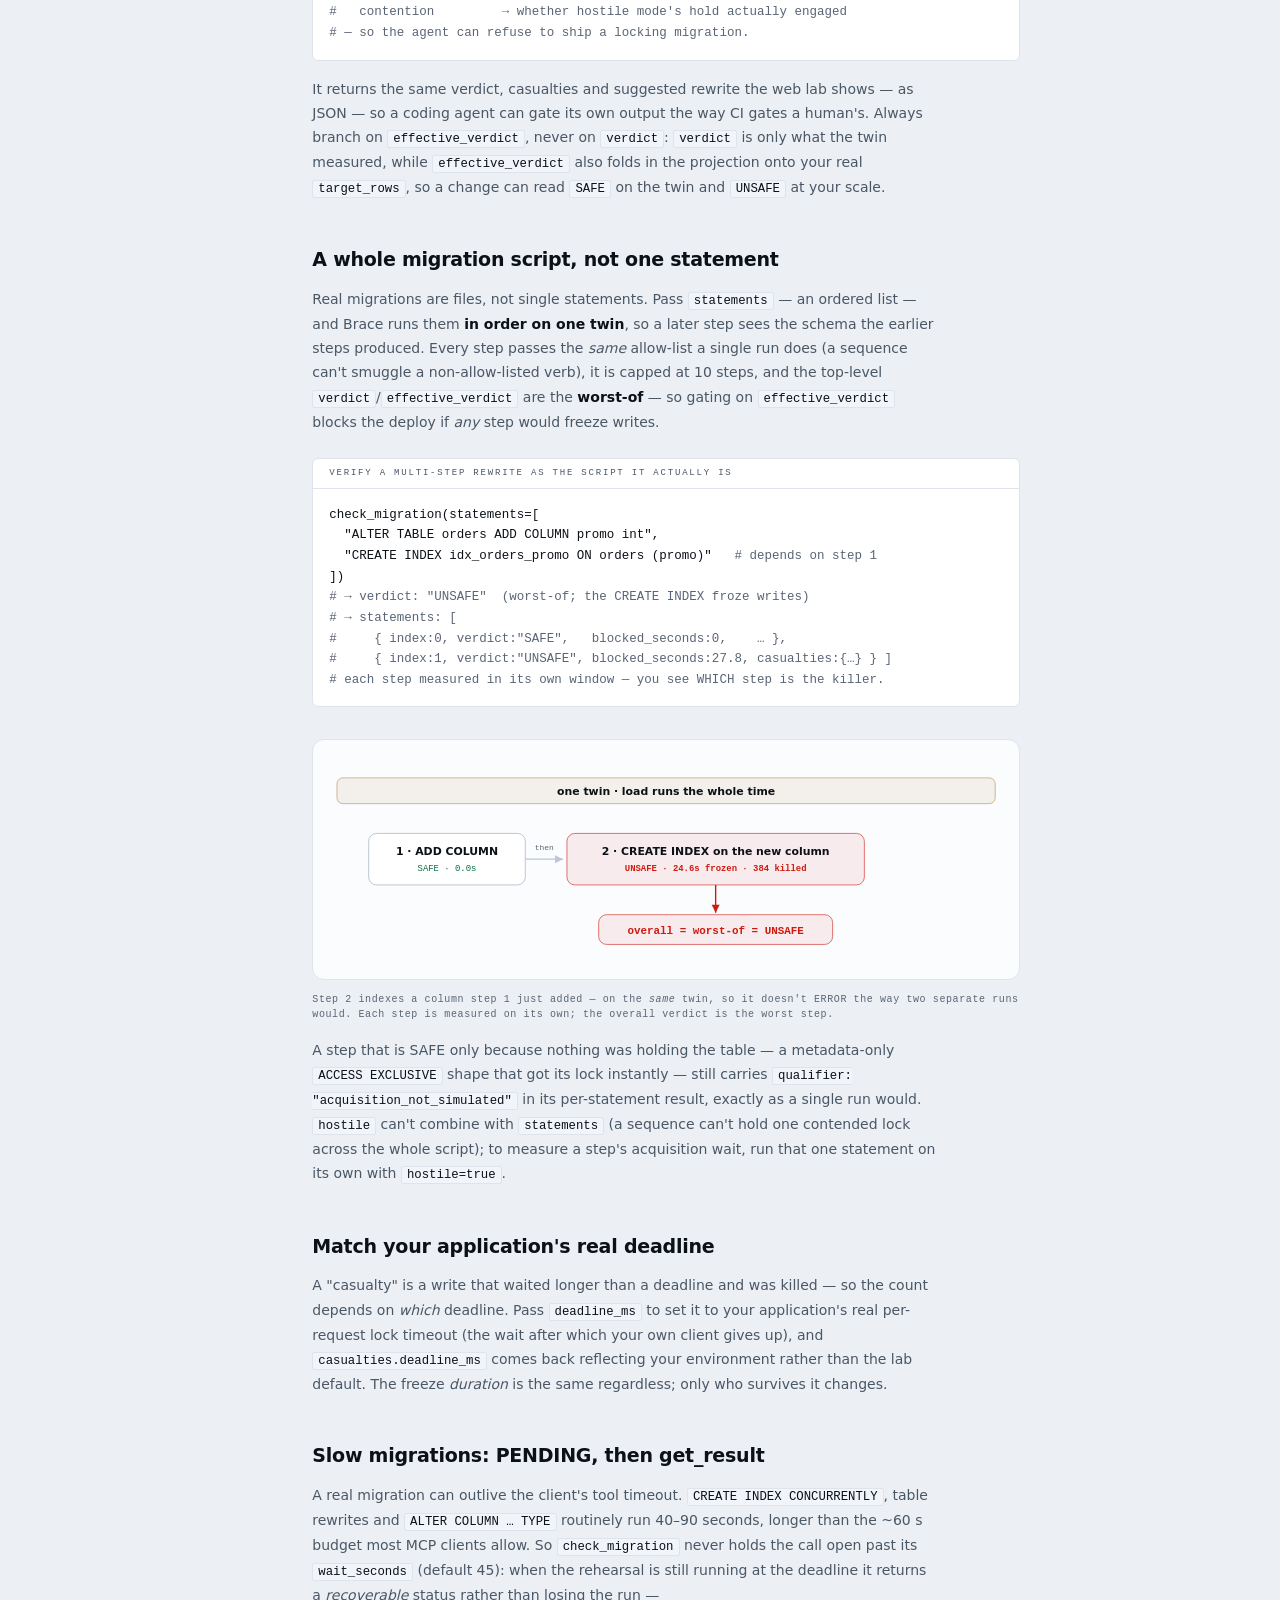
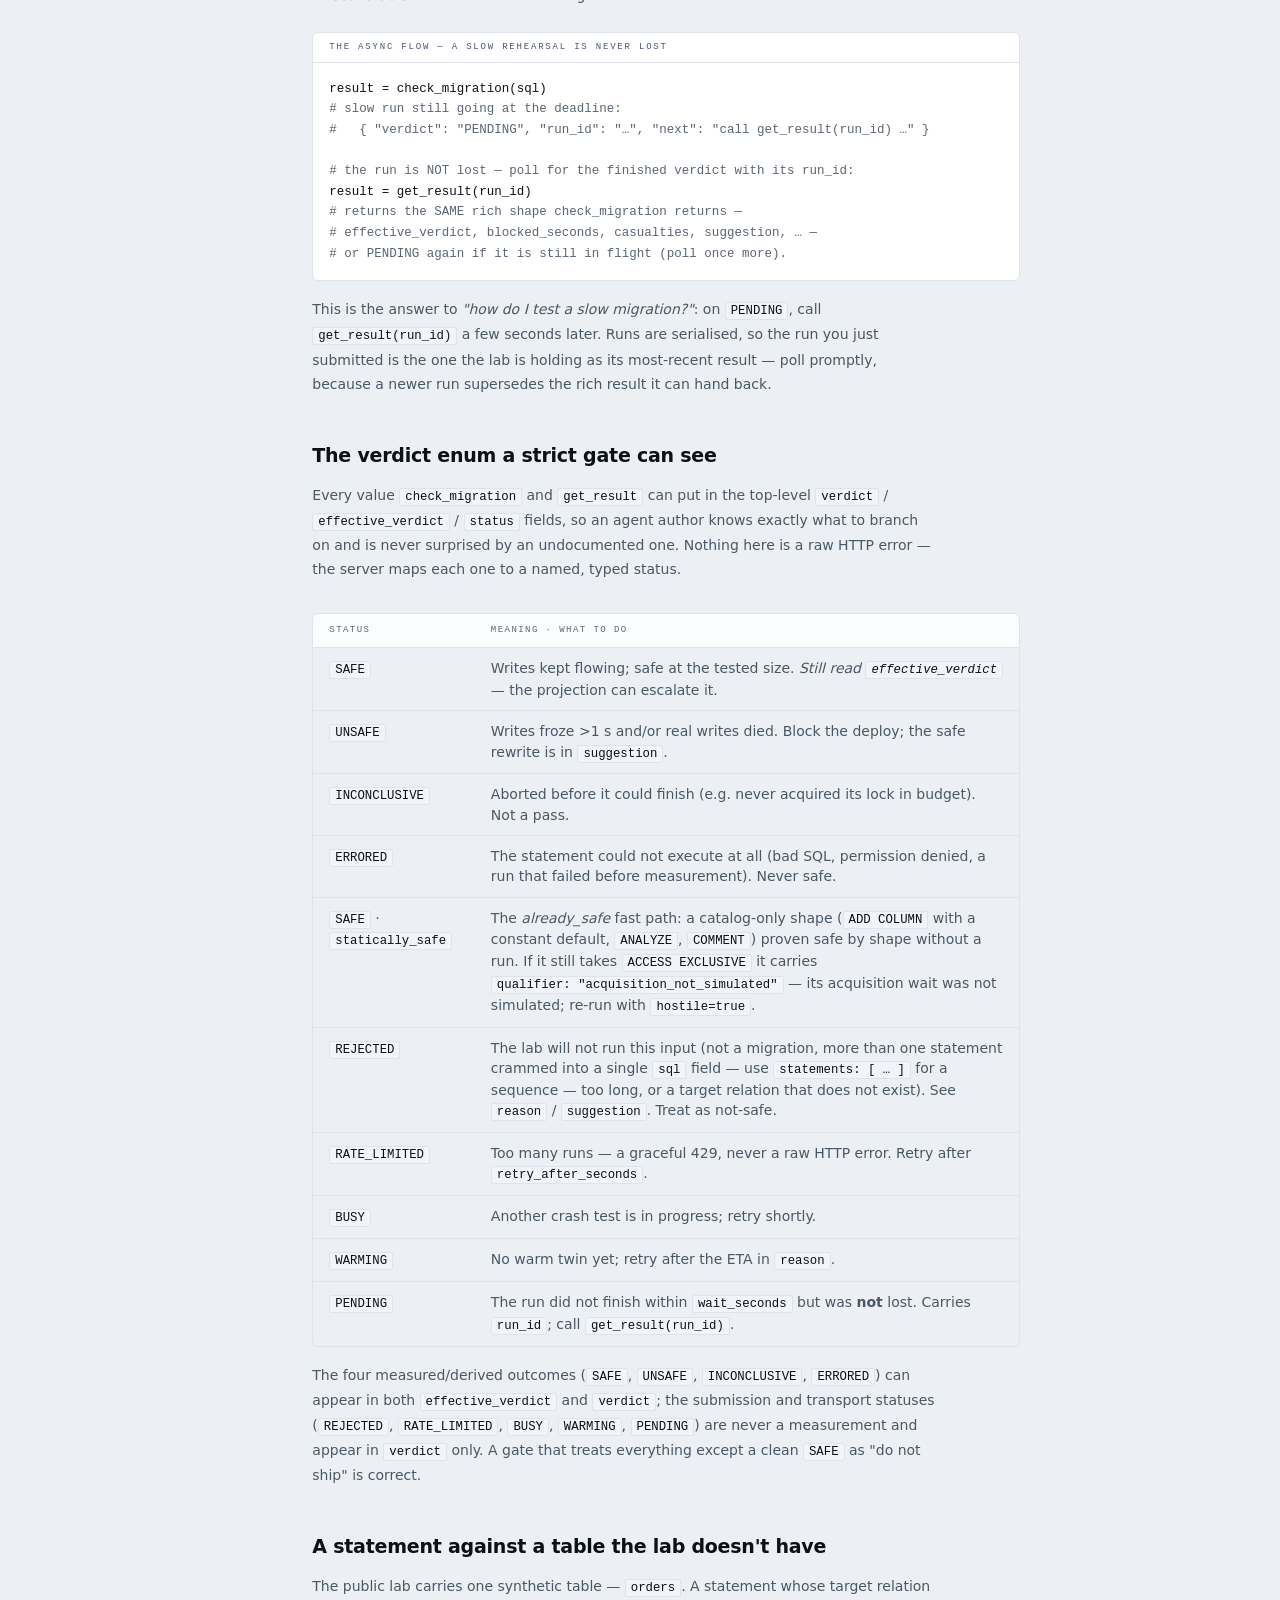
==== commit 6d41aefd: "docs: bring-your-own-schema section, honest-edges roadmap, persona-labels + hold_seconds notes, docs" ====
--- a/web/docs.html
+++ b/web/docs.html
@@ -108,6 +108,7 @@
             <li><a class="navlink" href="#usage" data-nav><span class="navlink__ico"><svg viewBox="0 0 16 16" fill="none" stroke="currentColor" stroke-linecap="round" stroke-linejoin="round"><rect x="2" y="3" width="12" height="10" rx="1.6"/><path d="M2 6h12M4.4 4.5h.01M6 4.5h.01"/></svg></span><span>The web lab</span></a></li>
             <li><a class="navlink" href="#cli" data-nav><span class="navlink__ico"><svg viewBox="0 0 16 16" fill="none" stroke="currentColor" stroke-linecap="round" stroke-linejoin="round"><rect x="2" y="3" width="12" height="10" rx="1.6"/><path d="M4.8 6.8 6.6 8.5 4.8 10.2M8.6 10.5h2.8"/></svg></span><span>CLI deploy-gate</span></a></li>
             <li><a class="navlink" href="#mcp" data-nav><span class="navlink__ico"><svg viewBox="0 0 16 16" fill="none" stroke="currentColor" stroke-linecap="round" stroke-linejoin="round"><rect x="3" y="5" width="10" height="8" rx="2"/><path d="M8 2v3M5.7 8.4h.01M10.3 8.4h.01M6.4 11h3.2"/></svg></span><span>MCP verb</span></a></li>
+            <li><a class="navlink" href="#schema" data-nav><span class="navlink__ico"><svg viewBox="0 0 16 16" fill="none" stroke="currentColor" stroke-linecap="round" stroke-linejoin="round"><rect x="2.6" y="2.6" width="10.8" height="10.8" rx="1.6"/><path d="M2.6 6.2h10.8M6.2 6.2v7.2"/></svg></span><span>Bring your own schema</span></a></li>
           </ul>
         </div>
         <div class="navgroup">
@@ -412,6 +413,10 @@
         <li><strong>The catalog itself</strong> — <code>pg_stat_activity</code> and <code>pg_locks</code>, sampled directly every <strong>250&nbsp;ms</strong> during the run, showing the blocking lock held and the writers queued behind it.</li>
       </ul>
       <p>A casualty is counted <strong>only</strong> for a genuine <code>55P03</code> lock timeout — never inferred from a slow response, a cancellation (<code>57014</code>), or a deadlock (<code>40P01</code>). The report then translates the raw count into user terms: not "432 writes rolled back" but 432 denied checkouts, logins and cart-adds, broken out by label.</p>
+      <div class="callout">
+        <span class="callout__mark">what the labels are</span>
+        <p>Those three labels — <code>checkout</code>, <code>login</code>, <code>add_to_cart</code> — are <strong>simulated</strong>. In the stock lab all three run the <em>identical</em> synthetic <code>INSERT INTO orders</code>; the names are cosmetic tags applied by weight (5 add-to-cart : 3 checkout : 2 login), not three distinct operations. So "432 denied checkouts and cart-adds" means "432 synthetic writes, split across three labels" — a realistic <em>shape</em> of failure, not a replay of real user actions. To label your own real write mix, self-host with <code>BRACE_LOAD_LABELS</code> (see <a href="#byod">Bring your own data</a>).</p>
+      </div>
 
       <figure class="shot shot--tall">
         <div class="shot__frame">
@@ -490,6 +495,7 @@
       </div>
 
       <p>This is the real-world lock-acquisition cascade — the outage pattern nobody else reproduces — turned into a measured number instead of a footnote. Set it per run (<code>hostile: true</code>) or globally (<code>BRACE_HOSTILE</code>).</p>
+      <p>By default Brace holds that transaction for <strong>2&nbsp;seconds</strong> per cycle and reports the figure back as <code>contention.hold_seconds</code>. The measured freeze is therefore <em>relative to that hold</em>: it is what this migration does when it has to queue behind a 2s transaction — shorter if nothing on your table ever stays open that long, longer if something does. It is a measurement of the migration <em>behind a stated hold</em>, not a property of the migration alone, and the report says so.</p>
 
       <div class="callout">
         <span class="callout__mark">no false greens</span>
@@ -514,7 +520,7 @@
 
       <div class="callout">
         <span class="callout__mark">assumption</span>
-        <p>The projection is a <strong>linear-in-rows floor</strong>, not a second measurement: <code>projected = measured × target ÷ twin</code>. Real index-build and table-rewrite cost is <strong>super-linear</strong> (≈ O(<em>n</em> log <em>n</em>) or worse), so the projected freeze is a <strong>lower bound</strong> — the true freeze is at least this and usually longer, never shorter. Past ~20× the twin the number is an order of magnitude, not a figure: the projection then carries <code>qualifier: "modeled_beyond_measurement"</code>. It always reports <code>target_rows_source</code> — <code>request</code> (you passed it), <code>deployment</code> (the lab's <code>BRACE_TARGET_ROWS</code>), or <code>brace_default_assumption</code> (nobody said, so Brace assumed a size and says so loudly). It has not been validated across arbitrary index types, fill factors, or hardware, and it will be wrong in ways a real crash test at your actual scale would not be.</p>
+        <p>The projection is a <strong>linear-in-rows floor</strong>, not a second measurement: <code>projected = measured × target ÷ twin</code>. Real index-build and table-rewrite cost is <strong>super-linear</strong> (≈ O(<em>n</em> log <em>n</em>) or worse), so the projected freeze is a <strong>lower bound</strong> — the true freeze is at least this and usually longer, never shorter. Past ~20× the twin the number is an order of magnitude, not a figure: the projection then carries <code>qualifier: "modeled_beyond_measurement"</code>. It always reports <code>target_rows_source</code> — <code>request</code> (you passed it), <code>deployment</code> (the lab's <code>BRACE_TARGET_ROWS</code>), or <code>brace_default_assumption</code> (nobody said, so Brace assumed a size, also flagged <code>target_rows_assumed: true</code>, and says so loudly). It has not been validated across arbitrary index types, fill factors, or hardware, and it will be wrong in ways a real crash test at your actual scale would not be.</p>
       </div>
     </section>
 
@@ -715,6 +721,37 @@
       </div>
       <p>Every transport exposes the same three tools — <code>check_migration</code>, <code>get_result</code> and <code>lab_status</code> — so an agent gets the async slow-migration recovery path above whether it connects by URL, through the <code>mcp-remote</code> bridge, or over local stdio.</p>
       <p>Then just ask your agent: <em>"use brace to check <code>CREATE INDEX idx_orders_email ON orders (email)</code> before I ship it — with hostile mode on."</em> It runs a real rehearsal and refuses to ship an outage.</p>
+    </section>
+
+    <!-- ══ 08b · BRING YOUR OWN SCHEMA ═════════════════════════ -->
+    <section class="doc-sec reveal" id="schema" data-title="Bring your own schema">
+      <p class="eyebrow">Using it · your table shape</p>
+      <h2>Rehearse against your own table — no self-host.</h2>
+      <p class="doc-lede">The public lab carries one table, <code>orders</code>. Paste your own <code>CREATE TABLE</code> and Brace builds a disposable, isolated database from it, seeds a bounded sample of type-aware synthetic rows, runs your migration against <em>that</em> shape, and drops the whole database when the run ends. This is distinct from <a href="#byod">bringing your own <em>data</em></a>: that restores a real dump and needs self-hosting; this rehearses your <em>shape</em> on the shared public lab.</p>
+
+      <div class="doc-code">
+        <div class="doc-code__cap"><b>paste a shape, rehearse against it</b></div>
+<pre>check_migration(
+  schema_ddl="CREATE TABLE invoices (id uuid PRIMARY KEY DEFAULT gen_random_uuid(),
+                account_id uuid NOT NULL, amount_cents numeric(12,2) NOT NULL,
+                created_at timestamptz NOT NULL DEFAULT now())",
+  row_count=100000000,                       <span class="c"># your real size → drives the projection</span>
+  sql="CREATE INDEX ON invoices (account_id)")
+<span class="c"># over HTTP: POST /api/run { schema_ddl, row_count?, sql }</span></pre>
+      </div>
+
+      <h3>What Brace does and doesn't do with your shape</h3>
+      <ul>
+        <li><strong>One plain <code>CREATE TABLE</code>.</strong> Exactly one statement — <code>CREATE TABLE</code> or <code>CREATE TABLE IF NOT EXISTS</code>. Temporary, unlogged and <code>CREATE TABLE … AS</code> forms are refused, and a second smuggled statement is rejected before a database is spent. Multiple related tables are not accepted here.</li>
+        <li><strong>Type-aware synthetic rows.</strong> Brace reads the created table back from the catalog and fills the columns it must — <code>NOT NULL</code>, no default, not identity/generated — from a fixed whitelist (integers, <code>numeric</code>, <code>text</code>/<code>varchar</code>, <code>uuid</code>, timestamp/date/time, <code>json</code>/<code>jsonb</code>, <code>inet</code>, <code>bytea</code>, <code>boolean</code>, <code>text[]</code>). A required column of a type outside that whitelist is <strong>rejected</strong> with the column named — never silently filled with NULL or a wrong value.</li>
+        <li><strong>Generic <code>write</code> traffic, not personas.</strong> The load against your table is a single label named <code>write</code>, so <code>casualties.by_label</code> here has one key — <code>write</code> — not the stock <code>checkout</code>/<code>login</code>/<code>add_to_cart</code> split. Describing a real per-operation mix still needs self-hosting and <code>BRACE_LOAD_LABELS</code>.</li>
+        <li><strong>The seed is bounded; your size drives the projection.</strong> <code>row_count</code> is your approximate real table size. It sets the scale-projection target, but the number of rows actually seeded is clamped to <strong>5,000,000</strong> (default 1,000,000 when omitted) so one paste can't starve the shared pool. The freeze is measured on the seeded sample and then projected onto your <code>row_count</code> — the same measured-or-projected <code>effective_verdict</code> the stock lab uses.</li>
+      </ul>
+
+      <div class="callout">
+        <span class="callout__mark">planner realism</span>
+        <p>The synthetic rows are type-correct but not distributed like your data: selectivity, skew and index choice can differ from production even at the same row count. When planner behaviour is exactly what you're rehearsing, restore a real dump instead — see <a href="#byod">Bring your own data</a>.</p>
+      </div>
     </section>
 
     <!-- ══ 09 · BRING YOUR OWN DATA ═════════════════════════════ -->
